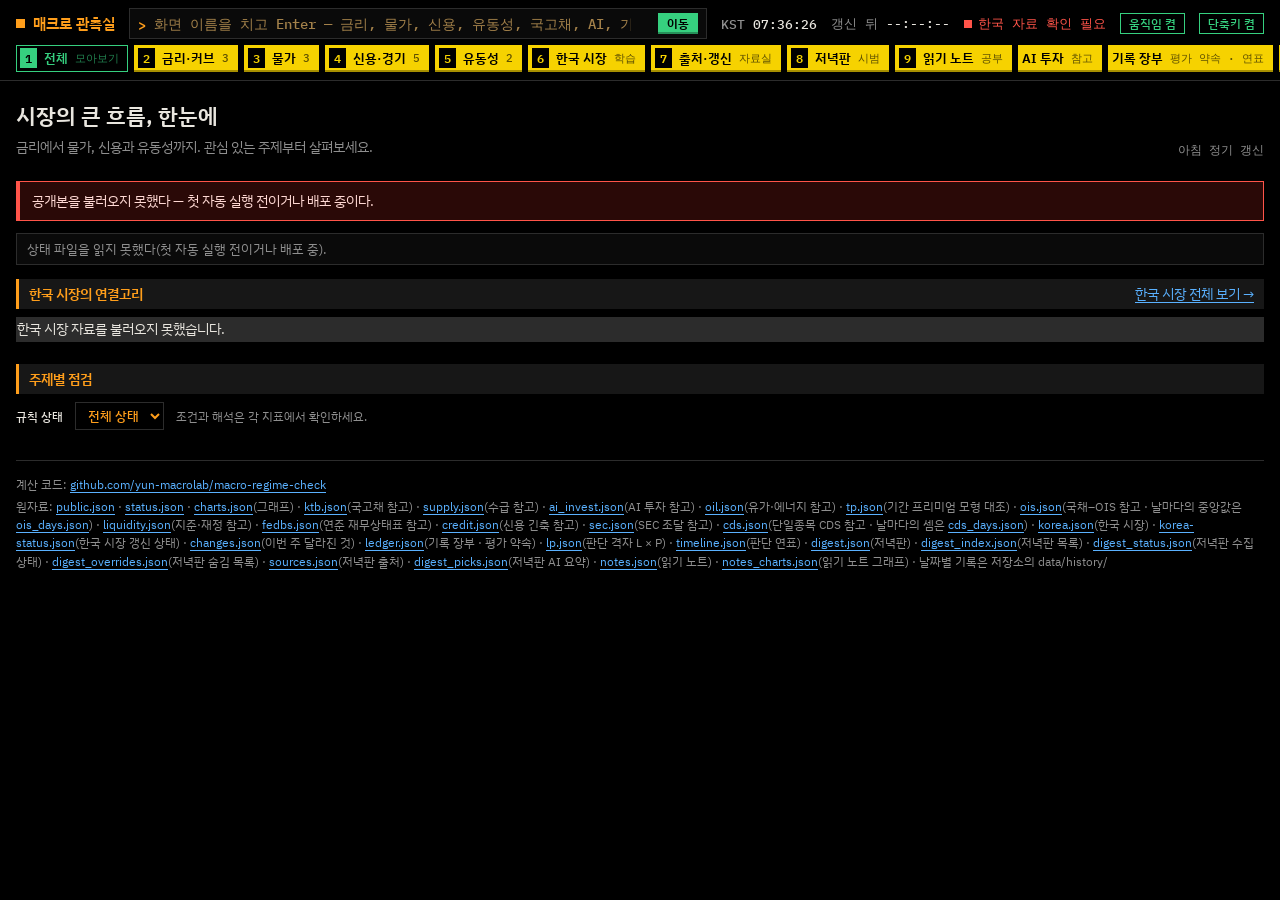
==== site/index.html @ 68304502 "판단 연표 — 운영자 주간 판정을 사이트 규칙 상태·그 뒤 금리 변화와 나란히(약속 1판) 공개 기록 저장소 records/의 첫 확정 커밋에서 듀레이션·커브 판정과 Total, " ====
<!doctype html>
<html lang="ko">
<head>
<meta charset="utf-8">
<meta name="viewport" content="width=device-width, initial-scale=1">
<title>매크로 관측실 · 국면 점검</title>
<meta name="description" content="FRED 공개 통계에 미리 정한 규칙을 적용해 미국 영업일 다음 날 아침(한국 시간) 자동으로 갱신하는 점검표">
<meta name="theme-color" content="#000000">
<meta name="color-scheme" content="dark">
<link rel="preconnect" href="https://fonts.googleapis.com">
<link rel="preconnect" href="https://fonts.gstatic.com" crossorigin>
<link rel="stylesheet" href="https://fonts.googleapis.com/css2?family=IBM+Plex+Mono:wght@400;500;600&family=IBM+Plex+Sans+KR:wght@400;500;600&display=swap">
<link rel="stylesheet" href="dashboard.css">
<link rel="stylesheet" href="evening.css">
<link rel="stylesheet" href="notes.css">
<script>
// 움직임 — 직접 고른 값이 있으면 그것, 없으면 기기 설정(움직임 줄이기)을 따른다. 그리기 전에 정해 깜박임을 막는다
(function () {
  var saved = null;
  try { saved = localStorage.getItem("motion"); } catch (e) { /* 저장소를 못 쓰면 기기 설정대로 */ }
  var reduce = window.matchMedia && window.matchMedia("(prefers-reduced-motion: reduce)").matches;
  document.documentElement.dataset.motion = saved === "on" || saved === "off" ? saved : reduce ? "off" : "on";
})();
</script>
</head>
<body class="boot">
<a class="skip-link" href="#main">본문으로 바로 가기</a>
<header class="term-head">
  <div class="cmdbar">
    <a class="brand" href="#all">매크로 관측실</a>
    <form id="cmd-form" class="cmd" autocomplete="off">
      <label for="cmd" aria-hidden="true">&gt;</label>
      <input id="cmd" name="cmd" list="cmd-list" spellcheck="false" aria-label="화면 이동 명령"
             placeholder="화면 이름을 치고 Enter — 금리, 물가, 신용, 유동성, 국고채, AI, 기록, 출처">
      <datalist id="cmd-list"><option value="저녁판"><option value="읽기 노트"><option value="전체"><option value="금리·커브"><option value="물가"><option value="신용·경기"><option value="유동성"><option value="한국 시장"><option value="한국 신용"><option value="수급·입찰"><option value="AI 투자"><option value="기록 장부"><option value="판단 연표"><option value="출처·갱신"></datalist>
      <button type="submit">이동</button>
      <span id="cmd-msg" class="cmd-msg" role="status"></span>
    </form>
    <div class="clocks"><span>KST <time id="clock-kst">--:--:--</time></span><span class="since">갱신 뒤 <span id="since">--:--:--</span></span><span id="link-lamp" class="link-lamp" data-state="wait">수신 대기</span><button id="motion-toggle" type="button" class="motion-toggle" aria-label="움직임" aria-pressed="false">움직임</button><button id="keys-toggle" type="button" class="motion-toggle" aria-label="숫자 키 단축" aria-pressed="true">단축키</button></div>
  </div>
  <nav id="category-nav" aria-label="화면 선택">
    <a href="#all" data-view="all" aria-current="page" aria-keyshortcuts="1"><kbd aria-hidden="true">1</kbd>전체<span>모아보기</span></a>
    <a href="#rates" data-view="rates" aria-keyshortcuts="2"><kbd aria-hidden="true">2</kbd>금리·커브<span>3</span></a>
    <a href="#inflation" data-view="inflation" aria-keyshortcuts="3"><kbd aria-hidden="true">3</kbd>물가<span>3</span></a>
    <a href="#credit" data-view="credit" aria-keyshortcuts="4"><kbd aria-hidden="true">4</kbd>신용·경기<span>5</span></a>
    <a href="#liquidity" data-view="liquidity" aria-keyshortcuts="5"><kbd aria-hidden="true">5</kbd>유동성<span>2</span></a>
    <a href="#korea" data-view="korea" aria-keyshortcuts="6"><kbd aria-hidden="true">6</kbd>한국 시장<span>학습</span></a>
    <a href="#sources" data-view="sources" aria-keyshortcuts="7"><kbd aria-hidden="true">7</kbd>출처·갱신<span>자료실</span></a>
    <a href="#evening" data-view="evening" aria-keyshortcuts="8"><kbd aria-hidden="true">8</kbd>저녁판<span>시범</span></a>
    <a href="#notes" data-view="notes" aria-keyshortcuts="9"><kbd aria-hidden="true">9</kbd>읽기 노트<span>공부</span></a>
    <a href="#ai" data-view="ai">AI 투자<span>참고</span></a>
    <a href="#ledger" data-view="ledger">기록 장부<span>평가 약속 · 연표</span></a>
    <a href="people.html">연준 인물<span>참고</span></a>
  </nav>
  <div id="tape" class="tape" hidden role="group" tabindex="0" aria-label="주요 수치 띠 — 초점을 두거나 마우스를 올리면 멈춘다"><div id="tape-track" class="tape-track"></div></div>
</header>
<main id="main">
  <header id="page-header" class="page-header"><div><h1 id="view-title">시장의 큰 흐름, 한눈에</h1><p id="view-description" class="sub">금리에서 물가, 신용과 유동성까지. 관심 있는 주제부터 살펴보세요.</p></div><span class="update-label">아침 정기 갱신</span></header>
  <noscript><p class="banner">이 페이지는 자바스크립트로 data/public.json을 읽어 그린다. <a href="data/public.json">JSON 직접 보기</a></p></noscript>
  <div id="banner" class="banner" hidden></div>
  <div id="status" class="status">불러오는 중…</div>
  <p id="notice" class="muted"></p>
  <!-- 이번 주 달라진 것(ledger.js ← data/changes.json) — 첫 화면에서만, 파일이 없거나 꼴이 어긋나면 숨긴 채 -->
  <section id="changes-wrap" hidden aria-labelledby="changes-title"></section>
  <div id="bridge" class="bridge" hidden>
    <section class="box" aria-labelledby="monitor-title">
      <div class="box-head"><h2 id="monitor-title">국면 모니터</h2><span id="monitor-meta"></span></div>
      <table id="monitor" class="monitor"></table>
    </section>
    <section class="box" aria-labelledby="feed-title">
      <div class="box-head"><h2 id="feed-title">수신 상태</h2><span>아침 정기 갱신</span></div>
      <div class="feed">
        <h1 id="bridge-title">시장의 큰 흐름, 한눈에</h1>
        <p class="sub">규칙 이름을 누르면 그 주제 화면으로 갑니다. 숫자 키 1~9로도 바꿉니다.</p>
        <ul id="tally" class="tally"></ul>
      </div>
    </section>
  </div>

  <section id="snapshot-wrap" hidden aria-labelledby="snapshot-title">
    <div class="section-heading"><h2 id="snapshot-title">주요 지표</h2><span>각 지표의 최근 관측값</span></div>
    <div id="snapshot" class="snapshot"></div>
    <p class="reading-note">자료일이 서로 다를 수 있습니다. 아래 수치는 실시간 시세가 아니며, 규칙 충족은 매수·매도 방향을 뜻하지 않습니다.</p>
  </section>
  <section id="overview-wrap" hidden>
    <div class="section-heading"><h2>금리의 구조</h2><span>차트에 마우스를 올리거나 초점을 두고 방향키로 탐색</span></div>
    <p id="charts-note" class="muted" hidden></p>
    <div id="overview"></div>
  </section>

  <section id="korea-teaser">
    <div class="section-heading"><h2>한국 시장의 연결고리</h2><a href="#korea">한국 시장 전체 보기 →</a></div>
    <p id="korea-teaser-status" class="market-warning" role="status" hidden></p>
    <div id="korea-teaser-values" class="snapshot market-summary"><p class="muted">한국 시장 자료를 불러오는 중…</p></div>
  </section>
  <section id="ai-teaser" hidden aria-labelledby="ai-teaser-title">
    <div class="section-heading"><h2 id="ai-teaser-title">AI 투자 참고</h2><a href="#ai">AI 투자 전체 보기 →</a></div>
    <p class="reading-note">공개 통계의 숫자와, 재배포가 제한된 지수(S&amp;P 500·Nasdaq)로 계산한 상관·회귀 계수만 싣습니다(지수 값·수익률은 싣지 않습니다). 이 사이트의 규칙 판정에 쓰지 않고, 상태를 판정하지 않습니다.</p>
    <ul id="ai-teaser-values" class="ai-teaser"></ul>
  </section>
  <section id="korea-market" hidden>
    <nav id="korea-tabs" class="market-tabs" aria-label="한국 시장 분류">
      <a href="#korea" data-group="rates">금리·커브</a>
      <a href="#korea-credit" data-group="credit">신용·단기자금</a>
      <a href="#korea-flows" data-group="flows">수급·입찰</a>
    </nav>
    <p id="korea-market-status" class="reading-note" role="status">한국 시장 자료를 불러오는 중…</p>
    <p class="reading-note">기간 비교는 달력 날짜가 아닌 유효 관측일 기준입니다. 금리는 bp 변화, 선물 수급은 계약수 누적입니다. 분포 백분위는 현재보다 낮은 값의 비중(동률 절반 포함)이며 매매 판단이 아닙니다.</p>
    <div id="korea-market-content"></div>
    <div id="korea-oil" class="panel korea-oil" hidden aria-label="Brent·두바이 × 원/달러 참고"></div>
    <div id="korea-market-notices" class="notices"></div>
  </section>
  <p id="korea-empty" class="empty-state" hidden>국고채 민평 참고 자료를 불러오지 못했습니다. 자료가 갱신된 뒤 다시 확인해 주세요.</p>
  <section id="ktb-wrap" hidden>
    <div class="section-heading"><h2>국고채 민평 참고</h2><span class="reference-label">채널 자료 · 규칙 판정 제외</span></div>
    <p id="ktb-head" class="muted"></p>
    <div class="panel">
      <table id="ktb-table" class="ktb" aria-label="국고채 만기별 금리"></table>
      <p id="ktb-spreads" class="ch-note muted"></p>
    </div>
    <div id="ktb-charts"></div>
    <div id="ktb-notices" class="notices"></div>
  </section>
  <section id="ai-wrap" hidden aria-labelledby="ai-title">
    <div class="section-heading"><h2 id="ai-title">갈래별 숫자와 그래프</h2><span class="reference-label">공개 통계 · 규칙 판정 제외</span></div>
    <p id="ai-head" class="muted"></p>
    <div id="ai-body"></div>
  </section>
  <p id="ai-empty" class="empty-state" hidden>AI 투자 참고 자료를 불러오지 못했습니다. 자료가 갱신된 뒤 다시 확인해 주세요.</p>
  <!-- 신용 긴축(credit.js ← data/credit.json · data/sec.json)과 단일종목 CDS(cds.js ← data/cds.json) 참고 카드 — 둘 다 없으면 절을 숨긴다 -->
  <section id="ai-credit" hidden aria-labelledby="ai-credit-title">
    <div class="section-heading"><h2 id="ai-credit-title">신용 긴축·조달·CDS</h2><span class="reference-label">측정 기록 · 규칙 판정 제외</span></div>
    <div id="credit-slot" class="credit-slot"></div>
    <div id="cds-slot" class="oil-slot"></div>
  </section>
  <!-- 기록 장부(ledger.js ← data/ledger.json) — '기록 장부' 화면(#ledger)에서만. 파일이 없거나 꼴이 어긋나면 아래 빈 줄 -->
  <section id="ledger-wrap" hidden aria-labelledby="ledger-title"></section>
  <p id="ledger-empty" class="empty-state" hidden>기록 장부를 불러오지 못했습니다. 자료가 갱신된 뒤 다시 확인해 주세요.</p>
  <!-- 판단 연표(timeline.js ← data/timeline.json) — '기록 장부' 화면(#ledger)에서만, 기록 장부 바로 뒤. 파일이 없거나 꼴이 어긋나면 아래 빈 줄 -->
  <section id="timeline-wrap" hidden aria-labelledby="timeline-title"></section>
  <p id="timeline-empty" class="empty-state" hidden>판단 연표를 불러오지 못했습니다. 자료가 갱신된 뒤 다시 확인해 주세요.</p>

  <!-- 판단 격자 L × P(lp.js ← data/lp.json) — 첫 화면에서만, '주제별 점검' 절 바로 앞(그 절 안의 규칙 상태 고르기와 규칙 목록 사이에
       두지 않고, 13개 규칙 뒤로 묻지도 않는다). 파일이 없거나 꼴이 어긋나면 숨긴 채 -->
  <section id="lp-ref" class="lp-ref" hidden aria-labelledby="lp-ref-title"></section>

  <section id="rules-wrap" aria-labelledby="summary">
    <div class="section-heading"><h2 id="summary">주제별 점검</h2><p id="rule-count" class="muted" aria-live="polite"></p></div>
    <div class="rule-toolbar"><label for="rule-filter">규칙 상태</label><select id="rule-filter"><option value="all">전체 상태</option><option value="met">충족</option><option value="not_met">미충족</option><option value="unknown">판정 불가</option></select><span>조건과 해석은 각 지표에서 확인하세요.</span></div>
    <section id="regime-ref" class="regime-ref" hidden aria-labelledby="regime-ref-title"></section>
    <p id="charts-note-rules" class="muted" hidden></p>
    <div id="rules"></div>
    <p id="empty-rules" class="empty-state" hidden>이 카테고리에 선택한 상태의 규칙이 없습니다. ‘전체 상태’를 선택해 보세요.</p>
  </section>

  <section id="evening-wrap" hidden aria-label="저녁판"></section>
  <section id="notes-wrap" hidden aria-label="읽기 노트"></section>
  <section id="sources-wrap" hidden>
  <h2>출처와 자료 상태</h2>
  <p class="sub">공식 통계, 참고 자료, 이 사이트의 계산값을 구분합니다.</p>
  <div class="source-guide">
    <article><h3>미국 공개 자료 (FRED 경유)</h3><p>FRED를 통해 연방준비제도·뉴욕 연은·BEA·BLS 등의 자료를 받습니다. FRED는 자료를 제공하는 창구이며, 원 발행기관은 지표마다 다릅니다. 민간 지수 3개(S&amp;P 500 · ICE BofA HY·IG OAS)는 재배포가 제한돼 값은 싣지 않고 판정과 자료 상태, 레짐 점검 참고의 S&amp;P 500 13주 방향(상승·하락·보합)과 IG OAS 전환 경계(ON/OFF)만 보여 줍니다. Moody's Baa−10년(BAA10Y)은 FRED가 'Copyrighted: Citation Required'로 표시하지만 Moody's 고지가 재배포를 막는 회색 지대입니다. 2026-10-30 운영자 결정(위험을 알고 받아들임)으로 수준·12개월 저점 대비·1990년 이후 분위를 FRED 권장 인용·Moody's 고지와 함께 신용 스프레드 카드에 싣습니다(시세 띠에는 싣지 않습니다). 기간 프리미엄 카드의 수급 참고(판정 제외)는 FRED의 WMTSECL1과, 뉴욕 연은에서 직접 받는 프라이머리 딜러 통계를 씁니다. AI 투자 참고(판정 제외)는 BEA·Census·BLS·연준·재무부(HQM 회사채 곡선)의 공개 통계(FRED 경유 — 사모대출 줄의 연준 Z.1 시리즈는 FRED에 이용 조건 표시가 없어 연준의 공공 자료 원칙에 기대어 출처와 함께 싣습니다)와, 재배포가 제한된 Nasdaq·S&amp;P 지수로 계산한 상관·회귀 계수만 씁니다(지수 값·수익률은 싣지 않습니다). 물가 묶음의 유가·에너지 참고(판정 제외)는 EIA·BLS·BEA·연준의 공개 통계, 세인트루이스 연은의 5년 BEI·5년 뒤 5년(출처 표기 조건)과 IMF의 두바이 유가(저작권 표시 — 출처와 함께, 원화 환산은 이 사이트의 계산)를 씁니다. 유동성 묶음의 지준·재정 참고는 연준·재무부·BEA의 공개 통계, 연준 재무상태표 참고(H.4.1 주간)는 연준 이사회 H.4.1·IORB와 BEA GDP(공공 자료)에 뉴욕 연은 SOFR·상시 레포·익일물 역레포(FRED 'Copyrighted: Citation Required' — FRED 권장 인용과 뉴욕 연은 이용약관의 고지를 카드에 함께, SOFR − IORB 차는 이 사이트의 계산 — 그 카드의 지준 관리 매입(RMP) 칸의 계획 금액·운영 결과는 FRED 밖, 아래 — 그 칸의 RMP 시작 뒤 지준 나눔과 규칙 하한의 달러 크기는 같은 H.4.1 열·GDP로 이 사이트가 계산), 신용 긴축 참고는 연준 SLOOS·시카고 연은 NFCI 신용 하위 지수(출처 표기 조건)·BEA·연준 Z.1(회사채 순발행과 그것을 사들인 부문 포함), 신용 스트레스 칸의 연준 이사회 EBP(공공 영역)·뉴욕 연은 CMDI(뉴욕 연은 이용약관 — 둘 다 FRED 밖에서 직접 받습니다)와, 나스닥100·AI 지수의 252영업일 고점 대비 정수 낙폭 %·구간·날짜를 씁니다(지수 값·고점·수익률 없이, 저작권 표시·FRED 권장 인용과 함께 — 2026-10-30 운영자 결정, 회색 지대). Baa−10년 값과 정수 낙폭 %는 그래프·날짜별 기록(data/history/)에는 넣지 않지만, 봇이 날마다 커밋하는 public.json·credit.json의 git 기록에는 지난 날의 값이 남습니다(운영자가 같은 결정에서 받아들임).</p></article>
    <article><h3>FRED 밖의 공개 자료</h3><p>기간 프리미엄 모형 대조의 ACM 추정치(Adrian·Crump·Moench)는 뉴욕 연은 웹 사이트에서 직접 받고, 변화·z·몫은 이 사이트가 계산합니다. 신용 긴축 카드의 기업별 조달·조달 흐름·재무상태 잔액 줄은 SEC EDGAR XBRL API(data.sec.gov)의 공시 숫자로 이 사이트가 분기·달력 분기 합·잔액 합계를 계산합니다. 단일종목 CDS는 DTCC Data Repository (U.S.) LLC가 SEC 규칙(Reg SBSR)으로 공개하는 증권기반 스와프 거래 보고의 하루 파일에서 이름별 새 거래 수와 5년 호가 중앙값만 셉니다 — DTCC 쪽 보고만이고, 체결 스프레드라 호가 중간값이 아니며, 다음 날 이후 취소된 거래는 빼지 못합니다. 금리·커브 화면의 국채–OIS 카드(2026-11-15)는 같은 회사가 CFTC 규칙(17 CFR Part 43)으로 공개하는 금리 스와프 거래 보고의 하루 파일에서 SOFR OIS 새 거래의 만기별 고정금리 중앙값만 남기고, FRED의 재무부 par 금리(DGS2·DGS5·DGS10·DGS30, 연준 이사회 H.15 — 공공 자료)에서 뺍니다 — 2026-11-15 운영자가 DTCC 이용 약관을 확인한 뒤 싣고, DTCC 쪽 보고만이며, 체결된 거래라 호가 중간값이 아니고, 다음 날 이후 취소된 거래는 빼지 못합니다. 연준 재무상태표 카드의 지준 관리 매입(RMP) 칸은 뉴욕 연은에서 직접 받습니다(newyorkfed.org 이용약관 — 기본 출처·관계없음 고지와 권장 인용을 카드에 함께). 계획 금액은 뉴욕 연은 'Treasury Securities Operational Details' 페이지(www.newyorkfed.org)의 월 일정 창 계획 문장에서 정해 둔 꼴만 옮긴 재투자·RMP 금액이고, 계획이지 실제 매입이 아닙니다. 누적·묶음·연속 창 수는 그 금액으로 이 사이트가 셈한 값이고, 운영 결과 대조는 뉴욕 연은 Markets API(markets.newyorkfed.org)의 국채 운영 결과를 받아 월 일정 창의 매입 합에서 그 달 MBS 상환(연준 H.4.1 WSHOMCB, FRED 경유)을 뺀 이 사이트의 셈이며 공식 수치가 아닙니다(카드에는 계획과의 차 한 줄만). 같은 카드의 '연준 대차대조표 정책 — 1차 출처' 칸은 연준·뉴욕 연은 원문의 짧은 인용과 출처 주소(글자)입니다. 기관의 로고·인장은 쓰지 않습니다.</p></article>
    <article><h3>싣지 않는 것</h3><p>ICE BofA 회사채 OAS(등급별·장기·HY·IG)의 값과 그 값으로 되살릴 수 있는 등급 간 차이·변화, S&amp;P 500의 값·수익률·13주 변화 %, Nasdaq 지수의 값·수익률·고점·낙폭 시계열은 재배포 조건 때문에 싣지 않습니다. ICE 지수로 정한 ON/OFF·충족 여부와 S&amp;P 500 13주 변화의 방향은 싣습니다. 운영자의 비공개 ICE 등급별 스프레드 사다리 자리는 공개 자료(연준 이사회 EBP·뉴욕 연은 CMDI)로 대신합니다. 거래 식별자·RED 코드 같은 원 행의 식별 정보도 싣지 않습니다.</p></article>
    <article><h3>한국 금리 참고 자료</h3><p>KB증권 리서치본부 채권크레딧팀이 공개 텔레그램 채널에 올리는 일일동향 글에서 옮긴 금리입니다(기준: 민평3사 — 민간 채권평가사 세 곳 평균). 공개 통계가 아니며 규칙 판정에는 쓰지 않습니다. 게시일과 금리 기준일을 구분해 읽습니다.</p></article>
    <article><h3>시나리오 이름표와 해석 구절</h3><p>규칙 카드의 시나리오 이름표(A~D)·해석 구절과 ‘레짐 점검 참고’(국면 후보·전환 경계·손으로 보는 항목), 수급 참고의 ⚠ 줄 끝 구절은 운영자가 개인 월간 점검에 적어 둔 메모를 옮긴 참고입니다. 첫 화면 ‘판단 격자 L × P’의 칸 이름 16개와 미리 적어 둔 기대도 운영자의 비공개 측정 도구에 적힌 메모이고, 상태와 칸은 이 사이트가 FRED 공개 통계로 다시 계산합니다. 참고 카드의 ‘측정 기록’ 줄(신용 긴축 단계와 그 가설·경로 숫자, 기간 프리미엄 주간 점수와 모형 대조, 유가 방향 상태별 평균, 지준·재정의 상관, AI 고유 몫)도 운영자가 과거 자료로 잰 값을 옮긴 것입니다. ‘기록 장부’ 화면 ‘판단 연표’의 듀레이션·커브 판정(O/W·U/W·Neutral·Flattening·Steepening 등)과 Total·고친 칸·국면 FLAG는 운영자가 공개 기록 저장소(yun-macrolab/macro-notes-automation)에 올린 주간 기록에서 옮긴 운영자의 기록이고, 투자 판단·권유가 아닙니다. 예측이 아니고, 이름표·구절·단계·점수의 예측력은 검증하지 않았습니다. 규칙의 충족 여부는 규칙 문장만으로 정해집니다.</p></article>
    <article><h3>이 사이트의 계산값</h3><p>증가율·3개월 변화·상관·비율·국고채 금리차와 규칙 판정, 기록 장부의 규칙 전환 뒤와 판단 연표의 주간 판정 뒤 금리 변화·평균을 뺀 값은 원자료를 바탕으로 계산합니다. 원 발행기관의 시장 전망을 뜻하지 않습니다.</p></article>
  </div>
  <article class="panel"><h3>한국 시장 공식 공개 자료</h3><p>한국은행 스냅샷(금융투자협회·ECOS·미국 재무부), 한국거래소 국채선물 거래통계, 공식 국채시장 입찰 일정·발행공고, 재정경제부 월별 국고채 발행계획 보도자료와 경쟁입찰·매입·교환 입찰 결과 공고, 한국은행 공개시장운영 공지의 통화안정증권 경쟁입찰 결과와 월간 발행 계획을 사용합니다. 최종호가 금리와 민평3사 금리는 평가 기준이 다르므로 이어 붙이지 않습니다.</p><ul id="korea-source-status" class="health"></ul></article>
  <details open>
    <summary id="health-summary">시리즈별 마지막 관측일</summary>
    <ul id="health" class="health"></ul>
    <ul id="warnings" class="muted"></ul>
  </details>
  </section>

  <footer>
    <div id="attribution"></div>
    <p>계산 코드: <a href="https://github.com/yun-macrolab/macro-regime-check">github.com/yun-macrolab/macro-regime-check</a></p>
    <p>원자료: <a href="data/public.json">public.json</a> · <a href="data/status.json">status.json</a> · <a href="data/charts.json">charts.json</a>(그래프) · <a href="data/ktb.json">ktb.json</a>(국고채 참고) · <a href="data/supply.json">supply.json</a>(수급 참고) · <a href="data/ai_invest.json">ai_invest.json</a>(AI 투자 참고) · <a href="data/oil.json">oil.json</a>(유가·에너지 참고) · <a href="data/tp.json">tp.json</a>(기간 프리미엄 모형 대조) · <a href="data/ois.json">ois.json</a>(국채–OIS 참고 · 날마다의 중앙값은 <a href="data/ois_days.json">ois_days.json</a>) · <a href="data/liquidity.json">liquidity.json</a>(지준·재정 참고) · <a href="data/fedbs.json">fedbs.json</a>(연준 재무상태표 참고) · <a href="data/credit.json">credit.json</a>(신용 긴축 참고) · <a href="data/sec.json">sec.json</a>(SEC 조달 참고) · <a href="data/cds.json">cds.json</a>(단일종목 CDS 참고 · 날마다의 셈은 <a href="data/cds_days.json">cds_days.json</a>) · <a href="data/korea.json">korea.json</a>(한국 시장) · <a href="data/korea-status.json">korea-status.json</a>(한국 시장 갱신 상태) · <a href="data/changes.json">changes.json</a>(이번 주 달라진 것) · <a href="data/ledger.json">ledger.json</a>(기록 장부 · 평가 약속) · <a href="data/lp.json">lp.json</a>(판단 격자 L × P) · <a href="data/timeline.json">timeline.json</a>(판단 연표) · <a href="data/digest.json">digest.json</a>(저녁판) · <a href="data/digest_index.json">digest_index.json</a>(저녁판 목록) · <a href="data/digest_status.json">digest_status.json</a>(저녁판 수집 상태) · <a href="data/digest_overrides.json">digest_overrides.json</a>(저녁판 숨김 목록) · <a href="data/sources.json">sources.json</a>(저녁판 출처) · <a href="data/digest_picks.json">digest_picks.json</a>(저녁판 AI 요약) · <a href="data/notes.json">notes.json</a>(읽기 노트) · <a href="data/notes_charts.json">notes_charts.json</a>(읽기 노트 그래프) · 날짜별 기록은 저장소의 data/history/</p>
  </footer>
</main>
<script src="charts.js"></script>
<script src="korea.js"></script>
<script src="evening.js"></script>
<script src="notes.js"></script>
<script src="ai_invest.js"></script>
<script src="oil.js"></script>
<script src="tp.js"></script>
<script src="ois.js"></script>
<script src="liquidity.js"></script>
<script src="fedbs.js"></script>
<script src="credit.js"></script>
<script src="cds.js"></script>
<script src="ledger.js"></script>
<script src="lp.js"></script>
<script src="timeline.js"></script>
<script>
"use strict";
// 예약 실행: UTC 월~금 22:17(.github/workflows/daily.yml). 실제로는 2~5시간 뒤에 끝난다(2026-09-29~11-07 서른 번, 한 번은 5시간 14분) —
// 3시간만 봐줬더니 거의 매일 한 시간쯤 거짓 배너가 떴고, 5시간까지 봐줬더니 5시간 14분 늦은 날(2026-11-03) 15분쯤 떴다.
// 6시간 30분까지 봐준다(README의 '6시간 30분까지'와 같은 수 — 테스트가 견준다)
const RUN_UTC = { hour: 22, minute: 17 }, GRACE_MS = 6.5 * 36e5;
const STATUS_TEXT = { met: "충족", not_met: "미충족", unknown: "판정 불가" };

function el(tag, attrs, ...children) {
  const node = document.createElement(tag);
  for (const [k, v] of Object.entries(attrs || {})) node.setAttribute(k, v);
  for (const c of children) if (c !== null && c !== undefined) node.append(c);   // 문자열은 텍스트로만 들어간다
  return node;
}
const SVG_NS = "http://www.w3.org/2000/svg";
const calm = () => document.documentElement.dataset.motion === "off";
{
  const btn = document.getElementById("motion-toggle");
  const paint = () => { btn.setAttribute("aria-pressed", String(!calm())); btn.textContent = calm() ? "움직임 끔" : "움직임 켬"; };
  btn.addEventListener("click", () => {
    document.documentElement.dataset.motion = calm() ? "on" : "off";
    try { localStorage.setItem("motion", document.documentElement.dataset.motion); } catch (e) { /* 저장 못 해도 이번 화면에는 적용 */ }
    paint();
    tick();                                           // 시계의 초 표시를 바로 맞춘다
  });
  paint();
}
function svgEl(tag, attrs, text) {
  const node = document.createElementNS(SVG_NS, tag);
  for (const [k, v] of Object.entries(attrs || {})) node.setAttribute(k, String(v));
  if (text !== undefined) node.textContent = text;
  return node;
}
// 머리의 시계 — 한국 시각과 마지막 성공 갱신 뒤 지난 시간(1초마다)
let lastSuccess = null, lastStatus = null, publicOk = true;
// 수신 표시 — 처음 한 번이 아니라 시계가 돌 때마다 다시 판정한다(탭을 열어 둔 채 다음 갱신 시각이 지나면 '갱신 지연'으로)
function paintLamp(now) {
  const lamp = document.getElementById("link-lamp");
  if (!lastStatus || lamp.dataset.hold) return;                    // 상태를 못 받았거나 다른 절이 표시를 잡고 있다
  const late = !lastSuccess || lastSuccess < lastScheduledRun(now);
  const base = lastStatus.ok && publicOk && !late, korea = base && window.koreaWarning === true;   // 규칙 쪽 문제가 먼저
  lamp.dataset.state = base && !korea ? "ok" : "bad";
  lamp.textContent = !lastStatus.ok ? "갱신 실패" : !publicOk ? "자료 없음" : late ? "갱신 지연" : korea ? "한국 자료 확인 필요" : "정상 수신";
}
function tick() {
  const now = new Date(), pad = v => String(v).padStart(2, "0");
  const k = new Date(now.getTime() + 9 * 36e5);                    // 한국 시각 = UTC+9 (서머타임 없음)
  const hms = (h, m, sec) => `${pad(h)}:${pad(m)}` + (calm() ? "" : `:${pad(sec)}`);   // 움직임을 끄면 분 단위로만 바뀐다
  document.getElementById("clock-kst").textContent = hms(k.getUTCHours(), k.getUTCMinutes(), k.getUTCSeconds());
  paintLamp(now);
  if (!lastSuccess) return;
  const sec = Math.max(0, Math.floor((now - lastSuccess) / 1000));
  document.getElementById("since").textContent = hms(Math.floor(sec / 3600), Math.floor(sec / 60) % 60, sec % 60);
}
setInterval(tick, 1000);
// 큰 숫자 — 켤 때 한 번 0에서 값까지 올라간다(화면이 안 보이거나 움직임을 줄였으면 바로)
function roll(node, value, unit) {
  const show = v => { node.textContent = v + (unit || ""); };
  show(value);
  if (calm() || document.visibilityState !== "visible") return;
  const digits = (String(value).split(".")[1] || "").length, t0 = performance.now();
  (function step(t) {
    const k = Math.min(1, (t - t0) / 700);
    show(k < 1 ? (value * (1 - Math.pow(1 - k, 3))).toFixed(digits) : value);
    if (k < 1) requestAnimationFrame(step);
  })(t0);
}

function kst(iso) {
  if (!iso) return "없음";
  return new Date(iso).toLocaleString("ko-KR", { timeZone: "Asia/Seoul", month: "2-digit", day: "2-digit",
    hour: "2-digit", minute: "2-digit" }) + " (KST)";
}
function safeUrl(u) {
  if (typeof u !== "string") return null;
  return /^https:\/\/(fred\.stlouisfed\.org|github\.com)\//.test(u) ? u : null;
}
function link(text, url) {
  const u = safeUrl(url);
  return u ? el("a", { href: u, rel: "noopener" }, text) : document.createTextNode(text);
}
async function getJson(path) {
  const controller = new AbortController(), timer = setTimeout(() => controller.abort(), 15000);
  try {
    const r = await fetch(path, { cache: "no-store", signal: controller.signal });
    if (!r.ok) throw new Error(path + " " + r.status);
    return await r.json();
  } finally { clearTimeout(timer); }
}
function showBanner(text) {
  const b = document.getElementById("banner");
  b.textContent = text;
  b.hidden = false;
}

// 지금(여유 시간 뺀 시각) 이전의 마지막 예약 실행 시각 — 이것보다 오래된 성공이면 예약 실행이 빠진 것이다
function lastScheduledRun(now) {
  const t = new Date(now.getTime() - GRACE_MS);
  const d = new Date(Date.UTC(t.getUTCFullYear(), t.getUTCMonth(), t.getUTCDate(), RUN_UTC.hour, RUN_UTC.minute));
  while (d > t || d.getUTCDay() === 0 || d.getUTCDay() === 6) d.setUTCDate(d.getUTCDate() - 1);
  return d;
}

function renderStatus(st) {
  const box = document.getElementById("status");
  box.replaceChildren(
    el("div", {}, "기준일 ", el("strong", {}, st.data_date || "없음"), " · 마지막 성공 ", kst(st.last_success)),
    el("div", { class: "muted" }, "최근 실행 ", kst(st.checked_at), " · ", st.message || "",
      st.run_url ? " · " : null, st.run_url ? link("실행 로그", st.run_url) : null));
  const late = !st.last_success || !(new Date(st.last_success) >= lastScheduledRun(new Date()));
  if (!st.ok) showBanner("최근 실행이 실패했다 — 아래는 직전에 성공한 결과다.");
  else if (late)
    showBanner("예정된 자동 갱신이 반영되지 않았다 — 실행이 멈췄거나 실패했을 수 있다. 아래는 마지막으로 성공한 결과다.");
  const when = new Date(st.last_success);                          // 날짜가 깨졌으면 성공 기록이 없는 것으로 본다
  lastSuccess = st.last_success && Number.isFinite(when.getTime()) ? when : null;
  lastStatus = st;
  tick();
}

// 그래프 하나 — 실패해도 페이지는 계속(그 그래프만 없음). format(값 → 글자)을 주면 끝 값·풍선·읽기 글·표로 보기가 그 꼴
function chartFigure(spec, height, caption, notices, format) {
  if (!spec || !window.MacroCharts) return null;
  try {
    return window.MacroCharts.lineChart(spec, { height, caption, notices, format });
  } catch (e) {
    return null;
  }
}

const GROUPS = [
  { id: "rates", title: "금리·커브", description: "금리의 수준과 기울기, 주식과의 관계를 함께 봅니다.", keys: ["curve_inversion", "term_premium", "stock_bond_corr"] },
  { id: "inflation", title: "물가", description: "실제 물가의 추세와 최근 속도, 시장에 반영된 기대를 비교합니다.", keys: ["core_inflation", "core_momentum", "real_rate_bei"] },
  { id: "credit", title: "신용·경기", description: "대출과 신용 여건, 금융업 고용과 실업률의 변화를 관찰합니다.", keys: ["ci_vs_ngdp", "ndfi_credit", "credit_spread", "employment", "unemployment_rise"] },
  { id: "liquidity", title: "유동성", description: "단기 자금조달 비용과 은행 시스템의 자금을 점검합니다.", keys: ["sofr", "reserves_multiplier"] }
];
const LEARN = {
  curve_inversion: "장기 금리와 단기 금리의 차이입니다. 수준과 기울기 변화를 함께 살펴보세요.",
  term_premium: "장기 채권을 보유하는 불확실성의 보상을 모형으로 추정한 값입니다.",
  stock_bond_corr: "주가 수익률과 금리 변화가 함께 움직이는 정도입니다. 채권 가격과의 상관은 아닙니다.",
  core_inflation: "식품·에너지를 제외한 물가의 추세입니다. PCE와 CPI의 구성과 가중치는 다릅니다.",
  real_rate_bei: "명목금리를 실질금리와 손익분기 인플레이션율(BEI)로 나눠 봅니다. BEI에는 위험·유동성 프리미엄도 섞입니다.",
  ci_vs_ngdp: "기업대출 증가와 명목 경제규모의 성장을 비교합니다. 서로 다른 발표 주기와 자료일에 유의하세요.",
  ndfi_credit: "은행에서 비은행 금융기관으로 이어지는 대출 흐름입니다. 재분류로 보이는 급증분은 계산에서 제외합니다.",
  credit_spread: "국채 대비 신용위험 보상의 크기를 점검합니다. Baa−10년(Moody's)은 값을 싣고, HY OAS(ICE)는 재배포가 제한돼 충족 여부만 싣습니다.",
  employment: "미국 증권·투자업의 고용 추세입니다. 경제 전체의 고용 지표와 구분해 읽습니다.",
  // 아래 둘(2026-10-14) — 같은 물가 묶음의 core_inflation(3% 이하 충족)과 '충족'의 방향이 반대라, 충족은 조건이 성립했다는 사실만 뜻한다고 적는다
  core_momentum: "근원 PCE의 최근 6개월 상승 속도를 1년 속도로 환산한 값(6개월 연율)을 전년비와 견줍니다. ‘충족’은 이 조건이 성립한다는 뜻일 뿐 앞으로의 물가를 예측하지 않습니다. 기준 0.5%p는 운영자가 2026-10-14에 과거 자료를 보고 정한 값이고, 이 기준의 예측력은 검증하지 않았습니다.",
  unemployment_rise: "BLS 가계 조사(CPS)의 실업률로, 3개월 평균이 직전 12개월 중 가장 낮았던 3개월 평균보다 얼마나 올랐는지 봅니다. 기준 0.5%p는 Sahm(2019)에서 왔습니다. ‘충족’은 이 조건이 성립한다는 뜻일 뿐 앞으로의 경기를 예측하지 않습니다. 값은 FRED의 현재 개정치로 다시 계산한 것이라 발표 당시 값과 다를 수 있습니다(예: 2024년 8월 초에 발표된 7월 실업률로 그때 계산한 값은 0.53).",
  sofr: "미국 국채 담보 익일물 조달금리입니다. 월말·분기말의 일시적 움직임도 확인하세요.",
  reserves_multiplier: "지준의 경제규모 대비 비중과 통화승수를 함께 봅니다. 비율 하나만으로 자금 여건을 단정하지 않습니다."
};
// 카드 아래 접는 설명 — 규칙 카드 하나에 하나. 수치는 공개 통계로 계산한 값이거나 공개 논문에서 옮긴 값이고 날짜를 함께 적는다.
const GUIDE = {
  term_premium: {
    title: "읽는 법 — 흐름도 · 수급 참고 · Kim-Wright와 ACM",
    items: [
      ["무엇인가", "미국 10년 금리는 기대 경로(앞으로 단기금리가 어디로 갈지에 대한 기대)와 기간 프리미엄(장기채를 들고 있는 웃돈)으로 나눌 수 있습니다. 기간 프리미엄은 시장에서 바로 보이지 않아 모형으로 추정합니다."],
      ["두 가지 웃돈", "댈러스 연준 논문(WP 2613, 2026)은 기간 프리미엄을 다시 둘로 나눕니다. 금리가 움직일 위험을 지는 대가(TRP, 금리 위험 보상)와, 금리 위험 없이 돈을 오래 묶어 두는 대가(TFP, 기간 자금 보상)입니다. TFP는 모형 없이 시장 가격으로 보입니다. 금리 위험이 없는 2년 변동금리 국채(FRN)도 단기국채보다 가산금리를 받고, 10년·30년 국채를 SOFR 변동금리로 바꾸는 자산스왑 스프레드는 최근 7년 내내 뚜렷한 양(+)이었습니다. 논문을 쓸 무렵(2026년 4월)에는 10년 국채를 자산스왑하면 SOFR + 약 45bp였고, 모형의 10년 기간 프리미엄은 ACM 약 70bp, Kim-Wright 약 65bp였습니다. 다만 45bp가 곧 TFP는 아닙니다. 논문은 만기별 자산스왑 스프레드를 듀레이션에 회귀한 기울기에 듀레이션을 곱한 값만 TFP로 보고, 모든 만기를 함께 올리는 몫(레포와 SOFR의 금리 차 같은 것)은 뺍니다. 이렇게 잰 10년 TFP는 2026년 2월 27일 약 34bp, 같은 날 Kim-Wright 기간 프리미엄은 약 46bp였습니다. TRP는 같은 날의 모형 기간 프리미엄에서 TFP를 뺀 값이라 모형마다 다릅니다."],
      ["왜 Kim-Wright인가", "이 점검은 미 연준 이사회의 Kim-Wright 추정치를 씁니다(FRED, 매일 · 약 1주 늦게 공개). 뉴욕 연준의 ACM 추정치는 월말 값만 있어(보통 다음 달 초에 나옵니다) 마지막 값이 길게는 한 달 남짓 묵으므로 대조용으로만 봅니다. 같은 기간끼리 견주면 두 추정치의 월간 변화는 상관 0.79, 같은 방향 79%였습니다(2010년 이후 201개월)."],
      ["알아 둘 점", "Kim-Wright에서는 기간 프리미엄 변화가 10년 금리 변화의 약 절반으로 거의 일정합니다(2010~2026년 해마다 0.44~0.54배, 2020년만 0.32배). 10년 금리가 크게 움직인 달에는 이 값도 함께 움직이므로, 이 값이 올랐다는 것만으로 금리 상승의 원인을 기간 프리미엄으로 단정하지 않습니다. ACM에서는 같은 비율이 해마다 0.50~1.24배로 더 크게 출렁입니다."],
      ["두 모형이 갈릴 때", "같은 금리 움직임을 두 모형이 다르게 나누기도 합니다. 2026년 9월 10년 금리가 46bp 오르는 동안 Kim-Wright는 기간 프리미엄 +20bp로, ACM은 +13bp(나머지 +33bp는 기대 경로)로 봤습니다. 이런 달에는 기간 프리미엄 해석을 덜 믿고 정책 기대의 변화와 함께 봅니다."],
      ["수준은 견주지 않는다", "모형마다 수준이 다릅니다(2026-09-30 ACM 0.89%, Kim-Wright 1.08%). 변화끼리만 견줍니다. 수치는 2026-10-13 계산 기준이며 판정 조건에는 쓰지 않습니다."]
    ],
    figure: () => tpFlowFigure(), figureAfter: 2,          // 흐름도는 '두 가지 웃돈' 바로 뒤에
    panel: () => supplyPanel(supplyData)                    // 수급 참고(판정에 쓰지 않는 숫자)는 흐름도 바로 뒤에
  },
  // 2026-10-28 — 'AI 투자' 화면 상관 갈래 끝의 긴 그림(scripts/ai_invest_fetch.py의 sb_long)으로 잇는다. 숫자는 그 화면에만 있다(그 아래에 신용 긴축·CDS 절이 이어진다)
  stock_bond_corr: {
    title: "읽는 법 — 물가·고용과 이 상관",
    items: [
      ["부호", "여기 상관은 주가 수익률 × 금리 변화입니다. 양(+)이면 주가와 금리가 같은 방향이라 주가와 국채 가격은 반대로 움직이고(채권이 주식을 헤지), 음(−)이면 주가와 국채 가격이 같은 방향입니다."],
      ["흔한 설명", "물가가 걱정일 때는 주가와 국채 가격이 같이 움직이고(음), 고용·성장이 걱정일 때는 반대로 움직인다(양)고들 합니다. 1972년 이후 자료로 보면 1972~1997년은 대체로 음, 근원 PCE 전년비가 3%를 넘은 달이 없던 1998~2020년은 대체로 양이었습니다. 다만 1972~1997년 안에서는 그 조건이 아닌 달도 비슷하게 음이라 조건의 차이와 시대의 차이가 겹쳐 있고, 실업률 상승 폭 조건만 맞은 달(근원 PCE 조건은 아닌 달)은 대부분 1998~2020년 안의 경기 침체 세 번이고, 1998년 앞의 실업률 상승 구간(1974·1980·1982·1990)은 거의 모두 근원 PCE 조건과 겹쳐(둘 다) 고용 쪽만 따로 떼어 보기 어렵습니다. 두 조건의 변화가 상관 부호의 변화보다 일정하게 앞서지도 않았습니다."],
      ["긴 그림", "AI 투자 화면의 '주식과 미 10년 금리의 상관' 갈래 끝에 1972년 이후 252영업일 상관, 두 규칙 조건(근원 PCE 전년비 3% 초과 — 규칙 '근원 물가' 미충족 쪽, 실업률 상승 폭 0.5%p 이상 — 규칙 '실업률 상승 폭' 충족)의 띠, 조합별 평균 표가 있습니다. 판정 조건에는 쓰지 않습니다."]
    ],
    panel: () => el("p", {}, el("a", { href: "#ai" }, "AI 투자 화면의 긴 그림 보기")), figureAfter: 3
  }
};
// 읽는 법의 흐름도 — 요인 → TRP·TFP → 기간 프리미엄(+ 기대 경로) → 미 10년 금리. 개념도이고 판정에는 쓰지 않는다.
// 왼쪽은 금리의 층(속 빈 화살표, 담기는 상자), 오른쪽은 층을 움직이는 요인 표. 잇는 흰 점선은 직각으로만 꺾는다.
// 좌표는 viewBox 440 기준, 글자는 13 이상 — 390px 화면(그림 폭 약 360px)에서도 10px 남짓으로 읽힌다. 움직이지 않는다.
const TP_FLOW_TABLES = [   // [제목, 부제, 위 y, [[이름, 값, 값 종류]]] — 값 종류: s 구조(금색) · c 순환(흰색) · n 설명(회색)
  ["기대 경로로 가는 것", "(단기금리 평균 기대)", 138, [["유가 수준", "기대 인플레(BEI)", "n"], ["정책금리 경로", "연준", "n"]]],
  ["TRP로 가는 요인", "(금리 위험 보상)", 260, [["국채 듀레이션 공급", "구조", "s"], ["성장·고용(실업률 갭)", "순환", "c"],
    ["유가·전쟁 불확실성", "순환", "c"], ["연준 경로 불확실성", "순환", "c"]]],
  ["양쪽 모두", "(TRP와 TFP)", 430, [["금리 변동성", "순환", "c"], ["장기 회사채 발행(AI)", "구조", "s"]]],
  ["TFP로 가는 요인", "(기간 자금 보상)", 552, [["딜러 재고·대차대조표", "구조", "s"], ["해외 공적 수요 후퇴", "구조", "s"]]]
];
const TP_FLOW_LINKS = [    // 상자 오른쪽 테두리 → 표 왼쪽 테두리(머리 칸 가운데). 점은 테두리가 칠해지는 화소 — 그릴 때 0.5를 더한다
  [[147, 161], [224, 161]],                                         // 기대 경로 ← 기대 경로로 가는 것
  [[139, 283], [224, 283]],                                         // TRP ← TRP로 가는 요인
  [[139, 314], [198, 314], [198, 453], [224, 453]], [[139, 370], [198, 370]],   // TRP·TFP ← 양쪽 모두(한 줄이 둘로 갈린다)
  [[139, 408], [172, 408], [172, 575], [224, 575]]                  // TFP ← TFP로 가는 요인(꺾는 곳은 두 열 사이 통로 안)
];   // TFP → 'TFP를 보는 값'은 영향이 아니라 관측이라 점선에 넣지 않고 금색 실선 + '관측'으로 따로 그린다
function tpFlowFigure() {
  const W = 440, H = 724, svg = svgEl("svg", { viewBox: `0 0 ${W} ${H}`, class: "tpf", role: "img",
    "aria-label": "기간 프리미엄 흐름도. 미 10년 금리는 기대 경로와 기간 프리미엄의 합이고, 기간 프리미엄은 TRP(금리 위험 보상)와 " +
      "TFP(기간 자금 보상)의 합이다. 각 층을 움직이는 요인을 표로 잇는다." });
  const put = (tag, attrs, text) => svg.appendChild(svgEl(tag, attrs, text));
  const box = (x, y, w, h, cls) => put("rect", { x: x + .5, y: y + .5, width: w - 1, height: h - 1, class: cls });
  const say = (x, y, text, cls, anchor) => put("text", { x, y, class: cls || "", "text-anchor": anchor || "start" }, text);
  const dash = ([x1, y1], [x2, y2]) => {                            // 선분 4 + 빈칸 약 5(네모 끝이라 보이기는 5 + 4)
    const len = Math.abs(x2 - x1) + Math.abs(y2 - y1), n = Math.max(2, Math.round((len + 5) / 9));
    put("path", { class: "tpf-link", d: `M${x1 + .5} ${y1 + .5}L${x2 + .5} ${y2 + .5}`,
      "stroke-dasharray": `4 ${((len - 4 * n) / (n - 1)).toFixed(2)}` });
  };
  const arrow = (cx, up) => {                                       // 속이 빈 굵은 화살표(위 98 ~ 아래 128)
    const [tip, base, end] = up ? [98, 110, 128] : [128, 116, 98];
    put("path", { class: "tpf-arrow", d: `M${cx} ${tip}L${cx + 11} ${base}H${cx + 4.5}V${end}H${cx - 4.5}V${base}H${cx - 11}Z` });
  };
  put("title", {}, "기간 프리미엄 스택");
  put("desc", {}, "국채 듀레이션 공급(구조, 재무부 발행), 성장·고용(순환, 실업률 갭), 유가·전쟁 불확실성(순환, 인플레 불확실성), " +
    "연준 경로 불확실성(순환, 정책 신호)은 TRP로 간다. 딜러 재고·대차대조표(구조, 스트레스 땐 급등)와 해외 공적 수요 후퇴" +
    "(구조, 딜러 재고로 쌓임)는 TFP로 간다. 금리 변동성(순환, 스왑션·MOVE)과 장기 회사채 발행(AI 투자, 구조, 듀레이션과 스왑)은 " +
    "둘 다로 간다. 유가 수준은 기대 인플레(BEI)를 거쳐, 정책금리 경로는 연준을 거쳐 기대 경로로 간다. TFP는 국채 자산스왑과 " +
    "FRN 가산금리로 모형 없이 보이고, TRP는 모형 기간 프리미엄에서 TFP를 뺀 값이다. 자료: TRP·TFP 구분과 회귀 결과는 Dallas Fed WP 2613(2026), " +
    "그 회귀에 없는 요인의 배치와 구조·순환 구분은 일반적 설명. 개념도이며 판정에 쓰지 않는다.");
  say(16, 34, "기간 프리미엄 스택", "tpf-title");
  box(224, 14, 200, 32, "tpf-frame");
  say(324, 35, "층을 움직이는 요인", "tpf-head", "middle");
  // 왼쪽 — 금리의 층
  box(16, 58, 132, 32, "tpf-dash");
  say(82, 79, "미 10년 금리", "tpf-head", "middle");
  arrow(64, true); arrow(100, false);
  say(120, 110, "= 기대 경로", "tpf-sub"); say(120, 127, "+ 기간 프리미엄", "tpf-sub");   // 화살표 바로 옆, 두 열 사이 통로 안
  box(16, 136, 132, 50, "tpf-box");
  say(82, 157, "기대 경로", "tpf-head", "middle");
  say(82, 176, "단기금리 평균 기대", "tpf-sub", "middle");
  say(82, 202, "+", "tpf-plus", "middle");
  box(16, 206, 132, 228, "tpf-group");
  say(82, 228, "기간 프리미엄", "tpf-head", "middle");
  say(82, 246, "Kim-Wright · ACM", "tpf-sub", "middle");
  for (const [y, name, gloss, how] of [[258, "TRP", "금리 위험 보상", "모형 TP − TFP"], [354, "TFP", "기간 자금 보상", "시장에서 관측"]]) {
    box(24, y, 116, 72, "tpf-box");
    say(82, y + 22, name, "tpf-unit", "middle");
    say(82, y + 41, gloss, "", "middle");
    say(82, y + 59, how, "tpf-sub", "middle");
  }
  say(82, 348, "+", "tpf-plus", "middle");
  // 오른쪽 — 요인 표(머리 칸 + 이름 …… 값)
  for (const [title, sub, y, rows] of TP_FLOW_TABLES) {
    box(224, y, 200, 58 + rows.length * 24, "tpf-frame");
    box(224, y, 200, 46, "tpf-th");
    say(324, y + 20, title, "tpf-head", "middle");
    say(324, y + 38, sub, "tpf-sub", "middle");
    rows.forEach(([name, value, kind], i) => {
      say(234, y + 69 + i * 24, name);
      say(414, y + 69 + i * 24, value, "tpf-" + kind, "end");
    });
  }
  // 잇는 점선 — 곧은 토막마다 따로 그리고 점선 간격을 토막 길이에 맞춘다(양 끝과 꺾인 곳이 늘 선분으로 닿게)
  for (const pts of TP_FLOW_LINKS) for (let i = 1; i < pts.length; i++) dash(pts[i - 1], pts[i]);
  // 왼쪽 아래 — TFP를 보는 값(관측: 금색 실선), 범례, 출처
  put("path", { class: "tpf-obs", d: "M82.5 425.5V462.5" });
  say(90, 451, "관측", "tpf-sub");
  box(16, 462, 132, 86, "tpf-frame");
  say(26, 484, "TFP를 보는 값", "tpf-head");
  say(26, 507, "* 국채 자산스왑");
  say(26, 529, "* FRN 가산금리");
  say(16, 610, "구조", "tpf-s"); say(52, 610, "쉽게 안 변함", "tpf-sub");
  say(16, 632, "순환", "tpf-c"); say(52, 632, "빠르게 변함", "tpf-sub");
  dash([16, 649], [44, 649]); say(52, 654, "영향 경로", "tpf-sub");
  say(16, 692, "자료: Dallas Fed WP 2613(2026) 회귀 + 일반적 설명", "tpf-src");
  say(16, 710, "개념도 · 판정에 쓰지 않음", "tpf-src");
  return el("figure", { class: "tp-flow" }, svg,
    el("figcaption", {},
      el("p", {}, "개념도 — Dallas Fed WP 2613(2026)의 회귀 결과와 일반적 설명을 그린 것이며, 이 점검의 판정 조건에는 쓰지 않습니다."),
      el("p", {}, "논문의 회귀에서 본 크기(2019~2025 월간):"),
      el("ul", {},
        el("li", {}, "딜러 보유 국채 1,000억 달러↑ → TFP 약 +3.8bp (TRP도 ACM 약 +17bp·Christensen-Rudebusch 약 +7bp로 유의, " +
          "Kim-Wright TRP는 유의하지 않음 — 그림의 TFP 쪽 배치는 논문의 해석)"),
        el("li", {}, "금리 변동성(1년×10년 SOFR 스왑션 내재 변동성, 하루 bp 기준·3개월 평균) 1bp↑ → TFP 약 +4.3bp, " +
          "Kim-Wright TRP 약 +10.1bp (ACM TRP는 유의하지 않음)"),
        el("li", {}, "국채 듀레이션 공급 → TRP에는 유의, TFP에는 유의하지 않음"),
        el("li", {}, "실업률 갭 1%p↓ → TRP 약 +7bp (ACM·Kim-Wright)"))));
}
function guideDetails(g) {
  const parts = g.items.map(([head, text]) => el("p", {}, el("strong", {}, head), " · ", text)), extra = [];
  for (const make of [g.figure, g.panel]) {                      // 흐름도, 그 뒤 수급 참고 — 하나가 깨져도 다른 것과 글은 그대로
    if (!make) continue;
    try { extra.push(make()); } catch (e) { /* 이것만 뺀다 */ }
  }
  parts.splice(g.figureAfter, 0, ...extra.filter(Boolean));
  return el("details", { class: "rule-detail rule-guide" }, el("summary", {}, g.title), ...parts);
}
// 수급 참고 — data/supply.json(scripts/supply_fetch.py). 흐름도에서 TFP로 가는 요인 가운데 둘(딜러 재고, 해외 공적 수요)과
// 딜러 재고의 10년 구간(이표채 7~11년, 2026-11-15)의 공개 통계이고 판정에 쓰지 않는다. 글자는 그 파일에 정해 둔 문구를 글자로만
// 싣는다. 형식이 어긋난 쪽은 '자료 없음' 한 줄, 딜러 두 쪽은 뉴욕 연은 출처 표기(notices)가 없으면 숫자를 싣지 않는다(SOFR과
// 같은 원칙). 7~11년 쪽은 숫자만 — 자료 파일에 ⚠ 줄이 있어도 싣지 않고, 그 쪽이 없던 때의 자료 파일이면 줄을 두지 않는다.
// 그래프는 charts.js 그대로
let supplyData = null;
// [자료 파일의 키, 이름, 뉴욕 연은 출처 표기가 있어야 숫자를 싣는가, ⚠ 줄을 싣는가, 그 쪽이 없는 옛 파일이면 줄을 두지 않는가]
const SUPPLY_SIDES = [["dealer", "딜러 국채 순포지션", true, true, false], ["custody", "해외 공적 수탁 국채", false, true, false],
  ["dealer_7_11", "딜러 이표채 7~11년 순포지션", true, false, true]];
// 7~11년 쪽 그래프의 끝 값·읽기 글자 — 그 줄처럼 부호 붙인 정수 bn(기본 꼴은 100 미만에서 소수 둘째 자리)
const supplySignedBn = v => {
  const s = Math.abs(v).toFixed(0), sign = Number(s) === 0 ? "" : v < 0 ? "-" : "+";
  return sign + s.replace(/\B(?=(\d{3})+(?!\d))/g, ",") + "bn";
};
const SUPPLY_OLD_DAYS = 21;          // 마지막 관측이 이보다 묵으면 날짜 옆에 경과일을(딜러는 보통 1~2주, 수탁은 약 1주 늦게 나온다)
const supplyTexts = v => (Array.isArray(v) ? v : []).filter(x => typeof x === "string" && x);
function supplySide(s, name, attributed, flagged = true) {
  const ok = s && typeof s === "object", day = ok && typeof s.date === "string" && /^\d{4}-\d{2}-\d{2}$/.test(s.date)
    ? Date.parse(s.date + "T00:00:00Z") : NaN;
  const notices = supplyTexts(ok ? s.notices : null);
  if (!Number.isFinite(day) || typeof s.line !== "string" || !s.line || (attributed && !notices.length))
    return [el("p", { class: "supply-name" }, el("strong", {}, name), " — 자료 없음")];
  const age = Math.floor((Date.now() - day) / 864e5);
  const since = typeof s.failed_since === "string" && /^\d{4}-\d{2}-\d{2}$/.test(s.failed_since) ? ` (${s.failed_since}부터)` : "";
  return [
    el("p", { class: "supply-name" }, el("strong", {}, typeof s.name === "string" && s.name ? s.name : name), " ",
      el("small", {}, s.date + " 관측" + (age > SUPPLY_OLD_DAYS ? ` · ${age}일 전` : ""))),
    el("p", { class: "supply-num" }, s.line),
    flagged && typeof s.flag_text === "string" && s.flag_text ? el("p", { class: "supply-flag" }, s.flag_text) : null,
    ...supplyTexts(s.extra).map(t => el("p", { class: "muted" }, t)),
    s.stale === true ? el("p", { class: "supply-late" }, "이번 갱신에서 받지 못해 직전에 받은 값을 싣습니다" + since) : null,
    chartFigure(s.chart, 150, false, undefined, flagged ? undefined : supplySignedBn),
    notices.length ? el("div", { class: "notices" }, ...notices.map(t => el("p", {}, t))) : null
  ];
}
function supplyPanel(d) {
  const head = el("p", { class: "supply-head" }, el("strong", {}, "수급 참고"), " — ",
    el("span", { class: "reference-label" }, "판정에 쓰지 않음"));
  if (!d || typeof d !== "object") return el("section", { class: "supply", "aria-label": "수급 참고" }, head,
    el("p", { class: "muted" }, "자료 없음"));
  return el("section", { class: "supply", "aria-label": "수급 참고" }, head,
    el("p", { class: "muted" }, "흐름도에서 TFP로 가는 요인 가운데 둘(딜러 재고, 해외 공적 수요)과 딜러 재고의 10년 구간 공개 통계입니다. 딜러 재고는 뉴욕 연은이 집계하는 " +
      "프라이머리 딜러의 국채(TIPS 제외) 순포지션, 해외 공적 수요는 뉴욕 연은이 해외 중앙은행 등 공적·국제 기관을 위해 " +
      "보관하는 국채로 봅니다. 보관 국채가 줄었다고 곧 매도라고 볼 수는 없습니다(다른 보관 기관으로 옮겼을 수도 있습니다). " +
      "p5·p95는 표본 시작(각 줄에 적힌 해) 이후 모든 4주 변화 가운데 아래·위 5% 경계입니다. 마지막 4주 변화가 그 밖이면 ⚠ 줄이 " +
      "붙고, 줄 끝의 구절은 운영자 메모를 옮긴 참고이며 예측이 아닙니다. 맨 아래 딜러 이표채 7~11년은 10년 금리 구간의 " +
      "딜러 재고로, 만기마다 다를 수 있는 효과가 합계로는 가려진다는 운영자 메모에 따라 숫자만 싣습니다(⚠ 줄 없음). " +
      "이 점검의 판정 조건에는 쓰지 않습니다."),
    ...SUPPLY_SIDES.flatMap(([key, name, attributed, flagged, optional]) =>
      optional && d[key] === undefined ? [] : supplySide(d[key], name, attributed, flagged)));
}
let activeView = "all", ruleState = "all", publicData = null;
const available = { overview: false, korea: false, snapshot: false, loaded: false, monitor: false, ai: false, regime: false,
  aiCredit: false, changes: false, timeline: false, ledger: false, lp: false };

function renderRule(r, chart, health) {
  const obs = el("dl", { class: "observations" });
  for (const o of r.observations || []) {
    const v = o.value === null || o.value === undefined ? "자료 없음" : `${o.value}${o.unit || ""}`;
    obs.append(el("div", {}, el("dt", {}, o.label), el("dd", {}, el("strong", {}, v),
      el("small", {}, o.asof || "자료일 없음", o.derived || o.computed ? " · 계산값" : ""))));
  }
  const ids = new Set((r.observations || []).flatMap(o => o.series || []));
  const sourceLinks = (health || []).filter(h => ids.has(h.series));
  const restricted = (r.restricted_series || []).map(s => [link(s.series, s.url), ` (${s.owner})`]);
  const notices = Array.isArray(r.notices) ? r.notices.filter(n => typeof n === "string" && n) : [];
  // 권장 인용(2026-10-30) — FRED가 'Copyrighted: Citation Required'로 표시한 시리즈(data_health.citation_required)는 출처 줄 밑에
  // 글자로. 꼴이 맞는 글자만 싣고, 카드 고지(notices)에 이미 있는 인용(신용 스프레드의 BAA10Y — 값 곁)은 되풀이하지 않는다
  const CITE = /^[^<>]{1,300}, retrieved from [^<>]{1,300}, [A-Z][a-z]+ \d{1,2}, \d{4}\.$/;
  const cite = h => h.citation_required === true && typeof h.citation === "string" && CITE.test(h.citation) &&
    !notices.includes(h.citation) ? el("p", { class: "muted cite-line" }, "권장 인용: " + h.citation) : null;
  const group = GROUPS.find(g => g.keys.includes(r.key));
  const status = Object.prototype.hasOwnProperty.call(STATUS_TEXT, r.status) ? r.status : "unknown";
  // 해석 줄(2026-10-30) — 운영자 메모를 옮긴 참고. 이름표 '—'는 중립 규칙. 이름표가 없으면(공개본이 싣지 않은 규칙) 해석도 싣지 않는다
  const tag = r.scenario === "—" ? "중립 규칙" : typeof r.scenario === "string" && r.scenario ? `시나리오 ${r.scenario}` : null;
  const reading = tag && typeof r.reading === "string" && r.reading ? r.reading : null;
  // 선이 하나인 카드 그래프는 범례가 없어 무엇을 그렸는지 화면에 이름이 없다 — 카드 제목과 다르면(예: 3개월 변화) 그래프 위에 적는다
  const fig = chartFigure(chart, 170, false, notices.length ? false : undefined);
  const chartName = fig && chart && Array.isArray(chart.lines) && chart.lines.length === 1 &&
    typeof chart.title === "string" && chart.title && chart.title !== r.title ? chart.title : null;
  return el("article", { class: "rule", "data-category": group ? group.id : "other", "data-status": status },
    el("h3", {}, r.title, el("span", { class: `pill ${status}` }, STATUS_TEXT[status])),
    LEARN[r.key] ? el("p", { class: "rule-context" }, LEARN[r.key]) : null,
    obs.childElementCount ? obs : null,
    reading ? el("p", { class: "rule-context rule-reading" }, el("strong", {}, tag), " · ", reading,
      el("small", {}, " · 참고(예측 아님)")) : null,
    restricted.length ? el("p", { class: "muted" }, "원자료 값 비공개: ",
      ...restricted.flatMap((parts, i) => (i ? [", ", ...parts] : parts))) : null,
    chartName ? el("p", { class: "reading-note" }, chartName) : null,
    fig,
    el("details", { class: "rule-detail" }, el("summary", {}, "판정 조건과 출처"),
      el("p", {}, r.rule),
      el("p", { class: "muted" }, "충족 여부는 이 조건에 대한 점검 결과입니다. 임계값의 예측력은 검증되지 않았습니다."),
      ...sourceLinks.flatMap(h => [el("p", { class: "source-link" }, link(h.label + " [" + h.series + "]", h.url), " · ",
        h.owner || "", " / FRED"), cite(h)])),
    GUIDE[r.key] ? guideDetails(GUIDE[r.key]) : null,
    notices.length ? el("div", { class: "notices" }, ...notices.map(n => el("p", {}, n))) : null);
}

function renderSnapshot(p, charts) {
  const findObs = (key, index = 0) => ((p.rules || []).find(r => r.key === key)?.observations || [])[index];
  const nominal = charts?.overview?.find(c => c.key === "yield10")?.lines?.find(l => l.key === "dgs10");
  const last = nominal?.points?.filter(v => Number.isFinite(v[1])).at(-1);
  const values = [
    { label: "미국 10년 금리", obs: last ? {value:last[1], unit:"%", asof:last[0]} : null, view:"rates" },
    { label: "10년−2년 금리차", obs:findObs("curve_inversion"), view:"rates" },
    { label: "근원 PCE 전년비", obs:findObs("core_inflation"), view:"inflation" },
    { label: "기간 프리미엄", obs:findObs("term_premium"), view:"rates" }
  ];
  document.getElementById("snapshot").replaceChildren(...values.map(v => {
    const num = el("strong", {}, "자료 없음");
    if (Number.isFinite(v.obs?.value)) roll(num, v.obs.value, v.obs.unit);
    return el("a", { href:"#"+v.view, class:"metric" }, el("span", {}, v.label), num,
      el("small", {}, v.obs?.asof || "자료일 없음"));
  }));
  available.snapshot = true;
}

function applyView() {
  const known = ["all", ...GROUPS.map(g=>g.id), "korea", "korea-credit", "korea-flows", "ledger", "sources", "ai"];
  // 저녁판·읽기 노트는 "#evening/2026-10-08", "#notes/<글 이름>"처럼 뒤에 붙는 값(viewArg)을 받는다
  const raw = location.hash.slice(1), base = raw.split("/")[0], paged = ["evening", "notes"].includes(base);
  activeView = known.includes(raw) ? raw : paged ? base : "all";
  const viewArg = paged && raw.length > base.length ? raw.slice(base.length + 1) : "";
  document.getElementById("main").dataset.view = activeView;   // 저녁판·읽기 노트에서는 아침 갱신 상태 줄을 감춘다(dashboard.css)
  const group = GROUPS.find(g => g.id === activeView);
  const titles = {all:"시장의 큰 흐름, 한눈에", korea:"한국 시장 · 금리·커브", "korea-credit":"한국 시장 · 신용·단기자금", "korea-flows":"한국 시장 · 수급·입찰", sources:"출처와 갱신 현황", ai:"AI 투자 참고", ledger:"기록 장부 · 평가 약속", evening:"저녁판 · 여러 곳이 함께 다룬 것", notes:"읽기 노트"};
  const descriptions = {all:"금리에서 물가, 신용과 유동성까지. 관심 있는 주제부터 살펴보세요.", korea:"한국과 미국 금리의 수준·차이·변화를 비교합니다.", "korea-credit":"기업과 은행의 자금조달 여건을 비교합니다.", "korea-flows":"누가 거래했고, 국채 공급을 어떻게 소화했는지 살펴봅니다.", sources:"어디에서 왔고, 언제 관측됐는지 확인하세요.", ai:"AI 투자를 실물 투자·조달·전력 가격·금리·주식과의 상관으로 나눠 보고, 아래에 신용 긴축 단계·하이퍼스케일러 조달·단일종목 CDS를 함께 싣습니다. 규칙 판정에 쓰지 않습니다.", ledger:"규칙이 바뀐 날 뒤의 미 국채 금리 변화를 미리 정해 둔 방법(평가 약속)대로 적은 측정 기록입니다. 아래 판단 연표는 운영자의 주간 판정(공개 기록에서 옮김)을 그 주 이 사이트의 규칙 상태와 그 뒤 금리 변화 옆에 같은 방식으로 적습니다. 예측이 아니고, 어느 규칙도 금리를 올리거나 내린다고 가정하지 않습니다.", evening:"텔레그램 공개 채널들이 함께 다룬 주제를 규칙으로 골라 원문 링크로 잇습니다. 채널 글의 문장은 싣지 않습니다. 'AI 요약' 표시가 붙은 문장은 AI가 쓴 것입니다.", notes:"읽은 글을 내 말로 옮기고, 내 틀과 잇고, 질문을 남깁니다. 원문은 링크로만 잇습니다."};
  document.getElementById("view-title").textContent = group?.title || titles[activeView];
  document.getElementById("view-description").textContent = group?.description || descriptions[activeView];
  document.querySelectorAll("#category-nav a").forEach(a => {
    if(a.dataset.view === activeView || (a.dataset.view === "korea" && activeView.startsWith("korea-"))) a.setAttribute("aria-current", "page"); else a.removeAttribute("aria-current");
  });
  window.KoreaMarket?.setView(activeView);
  window.Evening?.setView(activeView, viewArg);
  window.ReadingNotes?.setView(activeView, viewArg);
  const cur = document.querySelector("#category-nav a[aria-current]");
  if (cur && cur.scrollIntoView) cur.scrollIntoView({ inline: "nearest", block: "nearest" });
  const showRules = activeView === "all" || !!group;
  const home = available.monitor && activeView === "all";
  document.getElementById("bridge").hidden = !home;
  document.getElementById("page-header").hidden = home;
  document.getElementById("snapshot-wrap").hidden = !(available.snapshot && activeView === "all");
  document.getElementById("overview-wrap").hidden = !(available.overview && ["all","rates"].includes(activeView));
  document.getElementById("ktb-wrap").hidden = !(available.korea && ["all","korea"].includes(activeView));
  document.getElementById("korea-empty").hidden = activeView !== "korea" || available.korea || !available.loaded;
  document.getElementById("ai-teaser").hidden = !(available.ai && activeView === "all");
  document.getElementById("ai-wrap").hidden = !(available.ai && activeView === "ai");
  document.getElementById("ai-empty").hidden = activeView !== "ai" || available.ai || !available.loaded;
  document.getElementById("ai-credit").hidden = !(available.aiCredit && activeView === "ai");
  document.getElementById("changes-wrap").hidden = !(available.changes && activeView === "all");
  document.getElementById("ledger-wrap").hidden = !(available.ledger && activeView === "ledger");
  document.getElementById("ledger-empty").hidden = activeView !== "ledger" || available.ledger || !available.loaded;
  document.getElementById("timeline-wrap").hidden = !(available.timeline && activeView === "ledger");
  document.getElementById("timeline-empty").hidden = activeView !== "ledger" || available.timeline || !available.loaded;
  document.getElementById("rules-wrap").hidden = !showRules;
  document.getElementById("regime-ref").hidden = !(available.regime && activeView === "all");
  document.getElementById("lp-ref").hidden = !(available.lp && activeView === "all");
  document.getElementById("sources-wrap").hidden = activeView !== "sources";
  document.getElementById("evening-wrap").hidden = activeView !== "evening";
  document.getElementById("notes-wrap").hidden = activeView !== "notes";
  let shown = 0;
  document.querySelectorAll(".rule").forEach(card => {
    card.hidden = !((activeView === "all" || card.dataset.category === activeView) &&
      (ruleState === "all" || card.dataset.status === ruleState));
    if(!card.hidden) shown++;
  });
  // 묶음은 보이는 규칙 카드가 있거나, 그 주제 화면(또는 전체)에 그려진 참고 카드(규칙 아님 — 판정 칸이 없다)가 있으면 남긴다.
  // 참고 카드는 '규칙 상태' 거르기와 무관하다 — 전엔 같은 묶음 규칙의 상태에 따라 카드가 사라졌다. 규칙이 하나도 안 보이면 격자만 감춘다
  document.querySelectorAll(".rule-group").forEach(section => {
    const anyRule = Array.from(section.querySelectorAll(".rule")).some(card => !card.hidden);
    const inView = activeView === "all" || section.dataset.group === activeView;
    const anyRef = inView && Array.from(section.querySelectorAll(".oil-slot")).some(slot => slot.childElementCount > 0);
    const grid = section.querySelector(".rule-grid");
    if (grid) grid.hidden = !anyRule;
    section.hidden = !(anyRule || anyRef);
  });
  document.getElementById("rule-count").textContent = publicData ? `${shown}개 규칙 표시 / 전체 ${publicData.rules.length}개` : "";
  document.getElementById("empty-rules").hidden = !publicData || shown > 0;
  document.getElementById("summary").textContent = group ? "지표와 점검 조건" : "주제별 점검";
}
let switchTimer = 0;
window.addEventListener("hashchange", () => {
  applyView();
  window.scrollTo(0, 0);
  const main = document.getElementById("main");        // 화면이 바뀐 것을 한 번 보여 주고 표식을 뗀다
  main.classList.remove("switching");
  void main.offsetWidth;
  main.classList.add("switching");
  clearTimeout(switchTimer);
  switchTimer = setTimeout(() => main.classList.remove("switching"), 320);
});
// 본문으로 바로 가기 — 주소(#main)를 바꾸면 보던 화면이 전체로 돌아가므로 초점만 옮긴다
document.querySelector(".skip-link").addEventListener("click", ev => {
  ev.preventDefault();
  const main = document.getElementById("main");
  main.setAttribute("tabindex", "-1");
  main.focus();
});
// 명령줄 — 화면 이름(일부만 쳐도 된다)이나 번호를 치고 Enter. 입력 칸 밖에서는 숫자 키 1~9, "/"는 명령줄로
const VIEWS = [["all", ["전체", "홈", "all"]], ["rates", ["금리", "커브", "rates"]], ["inflation", ["물가", "인플레", "cpi", "pce"]],
  ["credit", ["신용", "경기", "대출", "고용", "실업", "credit"]], ["liquidity", ["유동성", "지준", "sofr"]],
  ["korea", ["국고채", "한국", "ktb"]], ["sources", ["출처", "갱신", "자료"]],
  ["evening", ["저녁판", "저녁", "텔레그램", "evening"]], ["notes", ["읽기 노트", "읽기", "노트", "notes"]]];
// 명령줄 '연표' · '판단 연표' — 기록 장부 화면으로 간 뒤 그 아래 판단 연표 절(또는 그 빈 줄)로 초점을 옮긴다
let jumpTo = null;
function go(text) {
  const q = String(text).trim().toLowerCase();
  if (!q) return false;
  jumpTo = ["연표", "판단 연표"].includes(q) ? ["timeline-title", "timeline-empty"] : null;
  const byNumber = /^[1-9]$/.test(q) ? VIEWS[Number(q) - 1] : null;
  // AI 투자 화면은 이 낱말들과 똑같을 때만 — 'ai'가 'a'·'main'·'daily' 같은 입력을 가로채지 않게(숫자 키도 없다). 기록 장부도 같다
  const detail = q === "한국 신용" ? ["korea-credit"] : ["수급", "입찰", "수급·입찰"].includes(q) ? ["korea-flows"]
    : ["ai", "ai 투자", "인공지능", "데이터센터"].includes(q) ? ["ai"]
    : ["기록", "장부", "기록 장부", "평가 약속", "연표", "판단 연표", "ledger"].includes(q) ? ["ledger"] : null;
  // 똑같은 낱말 → 입력으로 시작하는 낱말 → 입력에 든 낱말 순으로 찾고, 여러 화면에 걸리면 뒤쪽(더 좁은) 화면이 먼저다
  // ("국고채 금리"는 금리·커브가 아니라 한국 시장으로)
  const pick = test => VIEWS.slice().reverse().find(([id, words]) => [id, ...words].some(test));
  const hit = byNumber || detail || pick(w => w === q) || pick(w => w.startsWith(q)) || pick(w => q.includes(w));
  if (hit) location.hash = hit[0];
  return !!hit;
}
document.getElementById("cmd-form").addEventListener("submit", ev => {
  ev.preventDefault();
  const input = document.getElementById("cmd");
  const msg = document.getElementById("cmd-msg");
  if (go(input.value)) {
    input.value = "";
    msg.textContent = "";
    setTimeout(() => {                                  // 화면이 바뀐 뒤 그 화면의 제목으로 초점을 옮긴다(화면 읽기가 제목을 읽는다)
      const jump = (jumpTo || []).map(id => document.getElementById(id)).find(h => h && h.offsetParent);
      jumpTo = null;
      if (jump) {                                       // 판단 연표 — 기록 장부 아래로 내려가 그 제목(또는 빈 줄)에 초점
        jump.setAttribute("tabindex", "-1");
        jump.scrollIntoView({ block: "start" });
        jump.focus({ preventScroll: true });
        return;
      }
      const title = [document.getElementById("bridge-title"), document.getElementById("view-title")].find(h => h && h.offsetParent);
      if (!title) { input.blur(); return; }
      title.setAttribute("tabindex", "-1");
      title.focus({ preventScroll: true });
    }, 60);
  }
  else { input.select(); msg.textContent = input.value.trim() ? "없는 화면 — 금리, 물가, 신용, 유동성, 한국, AI, 기록, 출처, 저녁판, 노트" : ""; }
});
// 숫자 키 단축은 머리의 '단축키' 버튼으로 끌 수 있다(고른 값은 브라우저에 기억)
let keysOn = true;
{
  try { keysOn = localStorage.getItem("keys") !== "off"; } catch (e) { /* 저장소를 못 쓰면 켠 채로 */ }
  const btn = document.getElementById("keys-toggle");
  const paint = () => { btn.setAttribute("aria-pressed", String(keysOn)); btn.textContent = keysOn ? "단축키 켬" : "단축키 끔"; };
  btn.addEventListener("click", () => {
    keysOn = !keysOn;
    try { localStorage.setItem("keys", keysOn ? "on" : "off"); } catch (e) { /* 저장 못 해도 이번 화면에는 적용 */ }
    paint();
  });
  paint();
}
document.addEventListener("keydown", ev => {
  if (!keysOn || ev.repeat || ev.isComposing || ev.ctrlKey || ev.metaKey || ev.altKey ||
      /^(INPUT|SELECT|TEXTAREA)$/.test(ev.target.tagName)) return;
  if (ev.key === "/") { ev.preventDefault(); document.getElementById("cmd").focus(); }
  else if (/^[1-9]$/.test(ev.key)) go(ev.key);
});
document.getElementById("rule-filter").addEventListener("change", e => { ruleState = e.target.value; applyView(); });

// 국면 모니터 — 규칙을 한 화면에: 주제 · 규칙 · 최근 값 · 자료일 · 추이 · 판정. 규칙 이름을 누르면 그 주제 화면으로 간다
function sparkline(points) {
  const pts = (Array.isArray(points) ? points : []).filter(q => Array.isArray(q) && Number.isFinite(q[1]));
  if (pts.length < 2) return null;
  const W = 112, H = 24, step = Math.max(1, Math.floor(pts.length / 60));
  const pick = pts.filter((_, i) => i % step === 0 || i === pts.length - 1);
  let lo = Infinity, hi = -Infinity;
  for (const q of pick) { lo = Math.min(lo, q[1]); hi = Math.max(hi, q[1]); }
  const span = hi - lo > 0 && Number.isFinite(hi - lo) ? hi - lo : 1;
  const d = pick.map((q, i) =>
    `${i ? "L" : "M"}${(i / (pick.length - 1) * W).toFixed(1)} ${(H - 2 - (q[1] - lo) / span * (H - 4)).toFixed(1)}`).join("");
  const svg = svgEl("svg", { viewBox: `0 0 ${W} ${H}`, "aria-hidden": "true" });
  svg.append(svgEl("path", { d }));
  const wrap = el("span", {}, svg, el("span", { class: "sr" }, `${pts[0][0]} ${pts[0][1]}에서 ${pts.at(-1)[0]} ${pts.at(-1)[1]}까지`));
  return wrap;
}
function renderMonitor(p, charts) {
  const rules = Array.isArray(p.rules) ? p.rules : [];
  if (!rules.length) return;
  const ruleCharts = charts && charts.rules && typeof charts.rules === "object" ? charts.rules : {};
  const known = new Set(GROUPS.flatMap(g => g.keys));
  const groups = [...GROUPS, { id: "all", title: "그 밖", keys: rules.filter(r => !known.has(r.key)).map(r => r.key) }];
  const rows = [];
  for (const g of groups) for (const r of rules.filter(x => g.keys.includes(x.key))) {
    const obs = Array.isArray(r.observations) ? r.observations : [];
    const chart = Object.prototype.hasOwnProperty.call(ruleCharts, r.key) ? ruleCharts[r.key] : null;
    const main = chart && Array.isArray(chart.lines) ? chart.lines[0] : null;
    const end = main && Array.isArray(main.points) ? main.points.filter(q => Array.isArray(q) && Number.isFinite(q[1])).at(-1) : null;
    // 값과 추이는 같은 양이어야 한다 — 추이선의 마지막 값과 같은 관측치를 고르고(예: 3개월 변화), 없으면 첫 관측치만 싣고 추이는 비운다
    const same = end ? obs.find(x => x && Number.isFinite(x.value) && Math.abs(x.value - end[1]) < 5e-4) : null;
    const o = same || obs[0], has = o && Number.isFinite(o.value);
    const closed = !has && Array.isArray(r.restricted_series) && r.restricted_series.length > 0;
    const status = Object.prototype.hasOwnProperty.call(STATUS_TEXT, r.status) ? r.status : "unknown";
    const num = el("td", { class: has ? "num" : "num none" }, has ? `${o.value}${o.unit || ""}` : closed ? "비공개" : "—");
    num.style.animationDelay = `${Math.min(rows.length, 12) * 45}ms`;   // 값이 위에서부터 차례로 들어온다
    if (has && typeof o.asof === "string") num.append(el("small", { class: "when" }, o.asof));   // 좁은 화면 전용(자료일 열 대신)
    const name = el("a", { href: "#" + g.id }, r.title);
    name.addEventListener("click", () => {                          // 규칙 상태를 골라 둔 채 넘어가면 그 규칙이 안 보일 수 있다
      ruleState = "all";
      document.getElementById("rule-filter").value = "all";
    });
    rows.push(el("tr", { class: status }, el("td", { class: "topic" }, g.title),
      el("th", { scope: "row" }, name,                             // 관측치 이름은 제목만으로 알 수 없을 때만(예: 3개월 변화)
        has && typeof o.label === "string" && !String(r.title).includes(o.label) ? el("small", {}, o.label) : null), num,
      el("td", { class: "asof" }, (o && o.asof) || ""), el("td", { class: "spark" }, same ? sparkline(main.points) : null),
      el("td", {}, el("span", { class: "tag " + status }, STATUS_TEXT[status]))));
  }
  document.getElementById("monitor").replaceChildren(
    el("thead", {}, el("tr", {}, el("th", { scope: "col", class: "topic" }, "주제"), el("th", { scope: "col" }, "규칙"),
      el("th", { scope: "col", class: "num" }, "최근 값"), el("th", { scope: "col", class: "asof" }, "자료일"),
      el("th", { scope: "col" }, "추이"), el("th", { scope: "col" }, "판정"))),
    el("tbody", {}, ...rows));
  document.getElementById("monitor-meta").textContent = `규칙 ${rules.length}개 · 기준일 ${p.date || "없음"}`;
  const s = p.summary || {};
  document.getElementById("tally").replaceChildren(...["met", "not_met", "unknown"].map(k =>
    el("li", { class: k }, el("strong", {}, String(Number.isFinite(s[k]) ? s[k] : rules.filter(r => r.status === k).length)),
      el("span", {}, STATUS_TEXT[k]))));
  available.monitor = true;
}

// 레짐 점검 참고 — data/public.json의 regime 절(scripts/render_public.py, 2026-10-30 사용자 결정: 운영자의 비공개 월간 점검
// 알림을 '참고 — 예측 아님'으로 공개). 글자는 그 파일에 정해 둔 문구를 글자로만 싣는다. 머리 줄이 없으면 절을 숨긴 채 둔다
function renderRegime(g) {
  const texts = v => (Array.isArray(v) ? v : []).filter(x => typeof x === "string" && x);
  if (!g || typeof g !== "object" || typeof g.headline !== "string" || !g.headline) return false;
  const ref = g.reference && typeof g.reference === "object" ? g.reference : {};
  const values = (Array.isArray(g.more_values) ? g.more_values : []).filter(o => o && typeof o.label === "string");
  const manual = (Array.isArray(g.manual_checks) ? g.manual_checks : []).filter(m => m && typeof m.item === "string");
  // 국면 후보·13주 변화의 자료일(S&P 500·미 10년 마지막 관측 — FRED가 며칠 늦는 날도 기준일 값처럼 보이지 않게). 꼴이 맞는 날짜만,
  // 그 줄(국면 후보 줄) 바로 아래에만 — 전환 경계 t2·t4는 완성된 주로 따로 세어 이 날짜의 주가 아닐 수 있다. 국면 후보 줄이 빠진 날은 싣지 않는다
  const refDates = [["S&P 500", ref.sp_asof], ["미 10년", ref.y10_asof]]
    .filter(([, d]) => typeof d === "string" && /^\d{4}-\d{2}-\d{2}$/.test(d)).map(([n, d]) => `${n} ${d}`);
  const refLines = texts(ref.lines);
  const candLine = refLines.findIndex(t => t.startsWith("국면 후보"));
  const shown = o => {                                   // % · %p는 붙여, 나머지 단위는 띄워 쓴다
    if (!Number.isFinite(o.value)) return "자료 없음";
    const unit = typeof o.unit === "string" ? o.unit : "";
    return o.value.toLocaleString("en-US", { maximumFractionDigits: 3 }) + (!unit || unit.startsWith("%") ? unit : " " + unit);
  };
  // 권장 인용 — 값을 싣는 관측값 가운데 인용이 붙은 것(M2V 같은 세인트루이스 연은 계산 시리즈)만, 꼴이 맞는 글자만
  const CITE = /^[^<>]{1,300}, retrieved from [^<>]{1,300}, [A-Z][a-z]+ \d{1,2}, \d{4}\.$/;
  const cites = [...new Set(values.filter(o => Number.isFinite(o.value) && typeof o.citation === "string" && CITE.test(o.citation))
    .map(o => o.citation))];
  document.getElementById("regime-ref").replaceChildren(
    el("div", { class: "group-heading" }, el("h3", { id: "regime-ref-title" }, "레짐 점검 참고"),
      el("p", {}, el("span", { class: "reference-label" }, "참고 — 예측 아님"), " · 운영자의 월간 점검 메모를 옮긴 것")),
    el("div", { class: "panel" },
      el("p", { class: "supply-num" }, g.headline),
      ...refLines.flatMap((t, i) => [el("p", {}, t),
        i === candLine && refDates.length ? el("p", { class: "muted" }, "자료일 — " + refDates.join(" · ")) : null]),
      values.length ? el("details", { class: "rule-detail" }, el("summary", {}, "그 밖의 관측값"),
        el("ul", { class: "health" }, ...values.map(o => el("li", {}, `${o.label} ${shown(o)}`,
          el("small", {}, ` · ${typeof o.asof === "string" ? o.asof : "자료일 없음"}${o.computed ? " · 계산값" : ""}`)))),
        ...cites.map(t => el("p", { class: "muted cite-line" }, "권장 인용: " + t))) : null,
      manual.length ? el("details", { class: "rule-detail" }, el("summary", {}, "손으로 보는 항목(이 점검은 계산하지 않음 — 일부 숫자는 참고 카드에)"),
        el("ul", { class: "health" }, ...manual.map(m => el("li", {}, m.item,
          typeof m.cadence === "string" ? ` (${m.cadence})` : "")))) : null,
      el("div", { class: "notices" }, ...texts([g.notice]).concat(texts(g.legend)).map(t => el("p", {}, t)))));
  return true;
}

// 시세 띠 — 주요 수치를 한 줄로 흘린다(올리거나 초점을 두면 멈춘다). 같은 목록을 두 번 이어 끊김 없이 돈다
// 국고채 참고 자료(채널 글)는 띠에 싣지 않는다 — 그 숫자는 고지가 함께 보이는 국고채 절에서만 나간다
// 저작권 고지를 값 곁에 둬야 하는 규칙(Moody's Baa−10년 — 2026-10-30 운영자 결정으로 공개, 고지는 카드와 꼬리말)도 같은 까닭으로 뺀다
const TAPE_SKIP = new Set(["credit_spread"]);
// 띠의 이름 — 규칙의 첫 관측치가 여기 적힌 이름일 때만 쓴다. 자료 쪽 순서·이름이 바뀌면 "규칙 제목 관측치 이름"으로 나간다
const TAPE_NAME = { stock_bond_corr: ["60영업일 상관", "주가-금리 60일 상관"], curve_inversion: ["10년−2년", "미 10년−2년"],
  term_premium: ["기간 프리미엄", "미 10년 기간 프리미엄"], real_rate_bei: ["10년 실질금리", "미 10년 실질금리"],
  core_inflation: ["근원 PCE 전년비", "미 근원 PCE 전년비"], ci_vs_ngdp: ["C&I 대출 전년비", "미 C&I 대출 전년비"],
  ndfi_credit: ["NDFI 대출 전년비(계단 제외)", "미 비은행 금융기관 대출 전년비"], employment: ["고용 전년비", "미 증권·투자업 고용 전년비"],
  sofr: ["SOFR", "SOFR"], reserves_multiplier: ["지준/명목GDP", "미 지준/명목GDP"],
  core_momentum: ["근원 PCE 6개월 연율", "미 근원 PCE 6개월 연율"],
  unemployment_rise: ["상승 폭(3개월 평균 − 직전 12개월 최저)", "미 실업률 3개월 평균 상승 폭"] };
function renderTape(p, charts) {
  const items = [];
  try {                                             // 그래프 자료의 점 하나가 깨져도 나머지 항목은 싣는다
    const lines = (Array.isArray(charts?.overview) ? charts.overview : []).find(c => c && c.key === "yield10")?.lines;
    const us10 = (Array.isArray(lines) ? lines : []).find(l => l && l.key === "dgs10")?.points
      ?.filter(v => Array.isArray(v) && Number.isFinite(v[1])).at(-1);
    if (us10) items.push(["미 10년 금리", us10[1] + "%", String(us10[0])]);
  } catch (e) { /* 이 항목만 뺀다 */ }
  for (const r of (p && Array.isArray(p.rules) ? p.rules : [])) {
    if (!r || TAPE_SKIP.has(r.key)) continue;
    const o = Array.isArray(r.observations) ? r.observations[0] : null;
    if (!o || !Number.isFinite(o.value)) continue;
    const known = Object.prototype.hasOwnProperty.call(TAPE_NAME, r.key) ? TAPE_NAME[r.key] : null;
    items.push([known && known[0] === o.label ? known[1] : `${r.title || ""} ${o.label || ""}`.trim(),
      `${o.value}${o.unit || ""}`, typeof o.asof === "string" ? o.asof : ""]);
  }
  if (!items.length) return;
  const run = hidden => el("span", hidden ? { class: "tape-run", "aria-hidden": "true" } : { class: "tape-run" },
    ...items.map(([label, value, asof]) => el("span", { class: "tape-item" }, el("span", {}, label), el("strong", {}, value),
      asof ? el("small", {}, asof) : null)));
  const track = document.getElementById("tape-track");
  track.replaceChildren(run(false), run(true));
  track.style.animationDuration = `${Math.max(40, items.length * 6)}s`;
  document.getElementById("tape").hidden = false;
}

function renderOverview(charts, publicDate) {
  // 그래프 자료만 실패한 날 — 직전 그래프의 날짜를 큰 그래프 곁과 규칙 카드 묶음 위 둘 다에(카드 그래프는 물가·신용·유동성
  // 보기에도 있는데 큰 그래프 절은 전체·금리 보기에만 보인다). 큰 그래프를 하나도 못 그려도 안내는 싣는다
  if (publicDate && charts.date !== publicDate) {
    for (const id of ["charts-note", "charts-note-rules"]) {
      const note = document.getElementById(id);
      note.textContent = `그래프는 ${charts.date} 기준이다(최근 그래프 자료 생성 실패).`;
      note.hidden = false;
    }
  }
  const figs = (Array.isArray(charts.overview) ? charts.overview : [])
    .map(spec => chartFigure(spec, 250, true)).filter(Boolean);
  if (!figs.length) return;
  document.getElementById("overview").replaceChildren(...figs.map(f => el("div", { class: "panel" }, f)));
  available.overview = true;
}

// 참고 절 — 한국 국고채 금리(data/ktb.json ← scripts/ktb_fetch.py). 공개 통계가 아니고 규칙 판정과 무관하다.
// 자료가 없거나, 날짜 형식이 어긋났거나, 고지가 한 줄도 없으면 절 전체를 숨긴 채 둔다(숫자만 고지 없이 나가지 않게)
function renderKtb(k) {
  const latest = k && typeof k === "object" && k.latest && typeof k.latest === "object" ? k.latest : null;
  const rows = (latest && Array.isArray(latest.rows) ? latest.rows : [])
    .filter(r => r && typeof r.tenor === "string" && Number.isFinite(r.yield));
  const notices = (Array.isArray(k.notices) ? k.notices : []).filter(v => typeof v === "string" && v);
  if (!rows.length || !notices.length || typeof latest.date !== "string" || !/^\d{4}-\d{2}-\d{2}$/.test(latest.date) ||
      !Number.isFinite(Date.parse(latest.date + "T00:00:00+09:00"))) return;
  // 원문 글 링크는 그 채널의 글 주소일 때만 건다(자료가 오염돼도 다른 곳으로 보내지 않게)
  const post = typeof latest.post_url === "string" && /^https:\/\/t\.me\/jk_bond\/\d+$/.test(latest.post_url)
    ? el("a", { href: latest.post_url, rel: "noopener" }, "원문 글") : "원문 글";
  const bp = v => {
    const s = v.toFixed(1);
    return (Number(s) === 0 ? "0.0" : (v > 0 ? "+" : "") + s) + "bp";
  };
  const days = Math.floor((Date.now() - Date.parse(latest.date + "T00:00:00+09:00")) / 864e5);
  document.getElementById("ktb-head").replaceChildren(
    `${latest.date} 아침 글 기준 · `, post,
    days > 7 ? " · 최근 글을 받지 못했다 — 아래는 마지막으로 읽은 값이다" : "");
  document.getElementById("ktb-table").replaceChildren(
    el("thead", {}, el("tr", {}, el("th", { scope: "col" }, "만기"), el("th", { scope: "col" }, "금리"),
      el("th", { scope: "col" }, "전일 대비"))),
    el("tbody", {}, ...rows.map(r => el("tr", {}, el("th", { scope: "row" }, r.tenor), el("td", {}, r.yield.toFixed(3) + "%"),
      el("td", {}, Number.isFinite(r.change_bp) ? bp(r.change_bp) : "—")))));
  const spreads = (Array.isArray(latest.spreads) ? latest.spreads : [])
    .filter(s => s && typeof s.label === "string" && Number.isFinite(s.bp));
  document.getElementById("ktb-spreads").textContent = spreads.length
    ? spreads.map(s => `${s.label} ${s.bp.toFixed(1)}bp`).join(" · ") + " (이 금리로 계산)" : "";
  // 그래프 글자도 위 표와 같은 소수 자리 — 금리는 셋째, 금리차는 첫째(기본 꼴은 둘째 자리라 3.855%가 3.85%로 보였다)
  const ktbFormat = unit => unit === "%" ? v => v.toFixed(3) + "%"
    : unit === "bp" ? v => { const t = v.toFixed(1); return (Number(t) === 0 ? "0.0" : t) + "bp"; } : undefined;
  const figs = (Array.isArray(k.charts) ? k.charts : [])
    .map(spec => chartFigure(spec, 220, true, undefined, spec && ktbFormat(spec.unit))).filter(Boolean);
  document.getElementById("ktb-charts").replaceChildren(...figs.map(f => el("div", { class: "panel" }, f)));
  document.getElementById("ktb-notices").replaceChildren(...notices.map(v => el("p", {}, v)));
  available.korea = true;
}

// 자료 상태 요약 — 오래된 자료와 받지 못한 시리즈를 따로 센다. FRED가 1~2개 시리즈만 실패한 날은 공개본이 그대로 나가고
// 그 시리즈는 마지막 관측이 없다(오래됨 표시는 마지막 관측이 있어야 붙으므로 여기서 따로 센다)
function notReceived(h) { return !h.last || h.fetched === "missing"; }
function healthSummary(health) {
  const stale = health.filter(h => h.stale).length, missing = health.filter(notReceived).length;
  return `시리즈 ${health.length}개 · 오래된 자료 ${stale}개` + (missing ? ` · 받지 못함 ${missing}개` : "");
}

function renderPublic(p, charts) {
  document.getElementById("notice").textContent = p.notice || "";
  publicData = p;
  const ruleCharts = charts && charts.rules && typeof charts.rules === "object" ? charts.rules : {};
  const health = p.data_health || [];
  const allKeys = new Set(GROUPS.flatMap(g=>g.keys));
  const groups = [...GROUPS, {id:"other", title:"그 밖의 지표", description:"새로 추가된 점검 항목입니다.", keys:(p.rules || []).filter(r=>!allKeys.has(r.key)).map(r=>r.key)}];
  document.getElementById("rules").replaceChildren(...groups.map(g => {
    const rules = (p.rules || []).filter(r => g.keys.includes(r.key));
    return el("section", {class:"rule-group", "data-group": g.id},
      el("div", {class:"group-heading"}, el("h3", {}, g.title), el("p", {}, g.description)),
      el("div", {class:"rule-grid"}, ...rules.map(r => renderRule(r, ruleCharts[r.key], health))),
      // 참고 카드(규칙 아님) — 묶음마다 한 자리. 자료 파일이 없거나 깨졌으면 빈 자리라 CSS(.oil-slot:empty)가 숨긴다
      g.id === "rates" ? el("div", {id:"tp-slot", class:"oil-slot tp-slot"}) : null,       // 기간 프리미엄 모형 대조 — tp.js
      g.id === "rates" ? el("div", {id:"ois-slot", class:"oil-slot"}) : null,      // 국채–OIS 스프레드(par, 2026-11-15) — ois.js
      g.id === "inflation" ? el("div", {id:"oil-slot", class:"oil-slot"}) : null,   // 유가·에너지 참고 카드(규칙 아님) — oil.js가 채운다
      g.id === "liquidity" ? el("div", {id:"liquidity-slot", class:"oil-slot"}) : null,   // 지준·재정 — liquidity.js
      g.id === "liquidity" ? el("div", {id:"fedbs-slot", class:"oil-slot"}) : null);      // 연준 재무상태표(H.4.1 주간) — fedbs.js
  }));
  document.querySelectorAll("#category-nav a").forEach(a => {
    const group = GROUPS.find(g => g.id === a.dataset.view);
    if (group) a.querySelector("span").replaceChildren(el("span", { class: "sr" }, ", 규칙 "),
      String((p.rules || []).filter(r => group.keys.includes(r.key)).length), el("span", { class: "sr" }, "개"));
  });
  try { renderSnapshot(p, charts); } catch (e) { /* 주요 지표가 깨져도 아래 자료 상태·출처는 그린다 */ }
  try { renderMonitor(p, charts); } catch (e) { /* 모니터가 깨져도 아래 점검표는 그대로 */ }
  try { available.regime = renderRegime(p.regime); } catch (e) { available.regime = false; /* 참고 절만 뺀다 */ }
  document.getElementById("health-summary").textContent = healthSummary(health);
  document.getElementById("health").replaceChildren(...health.map(h => el("li", {},
    link(h.series, h.url), ` ${h.label} — 마지막 관측 ${h.last || "없음"}`,
    notReceived(h) ? " · 받지 못함" : "",
    h.stale ? " · 오래됨" : "", h.display === "status_only" ? " · 값 비공개" : "",
    h.citation_required === true ? " · 인용 필요" : "")));
  document.getElementById("warnings").replaceChildren(...(p.warnings || []).map(w => el("li", {}, w)));
  document.getElementById("attribution").replaceChildren(...(p.attribution || []).map(a => el("p", {}, a)));
}

tick();
applyView();
(async () => {
  const [st, pub, ch, kt, kr, ks, sp, ai, oil, tp, liq, cr, sc, cds, fbs, ois, chg, led, lp, tl] = await Promise.allSettled([getJson("data/status.json"),
    getJson("data/public.json"), getJson("data/charts.json"), getJson("data/ktb.json"), getJson("data/korea.json"),
    getJson("data/korea-status.json"), getJson("data/supply.json"), getJson("data/ai_invest.json"), getJson("data/oil.json"),
    getJson("data/tp.json"), getJson("data/liquidity.json"), getJson("data/credit.json"), getJson("data/sec.json"),
    getJson("data/cds.json"), getJson("data/fedbs.json"), getJson("data/ois.json"), getJson("data/changes.json"),
    getJson("data/ledger.json"), getJson("data/lp.json"), getJson("data/timeline.json")]);
  // 그래프 자료가 없거나 깨졌으면 그래프 없이 지금 화면 그대로
  const charts = ch.status === "fulfilled" && ch.value && typeof ch.value === "object" ? ch.value : null;
  const isObj = x => x.status === "fulfilled" && x.value && typeof x.value === "object";
  supplyData = isObj(sp) ? sp.value : null;                       // 수급 참고 — 아래 규칙 카드의 읽는 법이 그린다(없으면 '자료 없음')
  const lamp = document.getElementById("link-lamp");
  let drawn = false;
  try { if (isObj(st)) { renderStatus(st.value); drawn = true; } } catch (e) { drawn = false; }
  if (!drawn) {
    document.getElementById("status").textContent = "상태 파일을 읽지 못했다(첫 자동 실행 전이거나 배포 중).";
    lamp.dataset.state = "bad";
    lamp.textContent = "상태 없음";
  }
  drawn = false;
  try { if (isObj(pub)) { renderPublic(pub.value, charts); drawn = true; } } catch (e) { drawn = false; }
  if (!drawn) {
    showBanner("공개본을 불러오지 못했다 — 첫 자동 실행 전이거나 배포 중이다.");
    publicOk = false;
    tick();
  }
  if (charts) renderOverview(charts, pub.status === "fulfilled" ? pub.value.date : null);
  if (kt.status === "fulfilled") {
    try { renderKtb(kt.value); } catch (e) { /* 참고 절이 깨져도 규칙 점검 화면은 그대로 */ }
  }
  try { if (isObj(ai) && window.AiInvest) available.ai = window.AiInvest.render(ai.value); }
  catch (e) { available.ai = false; /* 참고 묶음이 깨져도 규칙 점검 화면은 그대로 */ }
  // 유가·에너지 참고 — 물가 묶음의 카드(renderPublic이 둔 자리)와 한국 시장의 두 줄. 파일이 없으면(첫 자동 실행 전) 둘 다 없음
  try { if (isObj(oil) && window.OilEnergy) window.OilEnergy.render(oil.value); }
  catch (e) { /* 참고 카드가 깨져도 규칙 점검 화면은 그대로 */ }
  // 그 밖의 참고 카드(2026-10-30 — 운영자 비공개 점검의 공개판). 파일마다 따로: 없거나 깨졌으면 그 카드만 없다.
  // 기간 프리미엄·지준·재정은 renderPublic이 둔 묶음 안의 자리, 신용 긴축·CDS는 AI 투자 화면 아래 절(둘 다 없으면 절을 숨긴다)
  try { if (isObj(tp) && window.TpCard) window.TpCard.render(tp.value); }
  catch (e) { /* 참고 카드가 깨져도 규칙 점검 화면은 그대로 */ }
  // 국채–OIS 스프레드(par, 2026-11-15) — 금리·커브 묶음에서 기간 프리미엄 모형 대조 바로 뒤의 자리
  try { if (isObj(ois) && window.OisCard) window.OisCard.render(ois.value); }
  catch (e) { /* 참고 카드가 깨져도 규칙 점검 화면은 그대로 */ }
  try { if (isObj(liq) && window.LiquidityCard) window.LiquidityCard.render(liq.value); }
  catch (e) { /* 참고 카드가 깨져도 규칙 점검 화면은 그대로 */ }
  // 연준 재무상태표(H.4.1 주간, 2026-11-03) — 유동성 묶음에서 지준·재정 카드 바로 뒤의 자리
  try { if (isObj(fbs) && window.FedBsCard) window.FedBsCard.render(fbs.value); }
  catch (e) { /* 참고 카드가 깨져도 규칙 점검 화면은 그대로 */ }
  try { if (isObj(cr) && window.CreditCard) available.aiCredit = window.CreditCard.render(cr.value, isObj(sc) ? sc.value : undefined) === true; }
  catch (e) { /* 신용 긴축 카드만 뺀다 */ }
  try { if (isObj(cds) && window.CdsCard && window.CdsCard.render(cds.value) === true) available.aiCredit = true; }
  catch (e) { /* CDS 카드만 뺀다 */ }
  // 기록 장부(2026-11-18) — 첫 화면의 '이번 주 달라진 것'(changes.json)과 '기록 장부' 화면(ledger.json). 둘은 따로 그린다:
  // 한 파일이 없거나 깨졌으면 그쪽만 없다(장부 화면은 빈 줄 #ledger-empty). 그리기가 깨져도 나머지 화면은 그대로
  try { if (window.LedgerView) { const got = window.LedgerView.render(isObj(chg) ? chg.value : null, isObj(led) ? led.value : null) || {};
    available.changes = got.changes === true; available.ledger = got.ledger === true; } }
  catch (e) { available.changes = false; available.ledger = false; /* 기록 장부만 뺀다 */ }
  // 판단 격자 L × P(2026-11-18) — 첫 화면의 레짐 점검 참고 바로 뒤. 파일이 없거나 깨졌으면 그 절만 없다
  try { if (isObj(lp) && window.LpCard) available.lp = window.LpCard.render(lp.value) === true; }
  catch (e) { available.lp = false; /* 판단 격자 절만 뺀다 */ }
  // 판단 연표(2026-11-19) — '기록 장부' 화면에서 기록 장부 바로 뒤. 판단 격자 칸 이름을 lp.js의 운영자 표와 견주므로 그 뒤에 그린다.
  // 파일이 없거나 깨졌으면 그 절만 없다(기록 장부는 그대로)
  try { if (isObj(tl) && window.TimelineView) available.timeline = window.TimelineView.render(tl.value) === true; }
  catch (e) { available.timeline = false; /* 판단 연표 절만 뺀다 */ }
  try { renderTape(pub.status === "fulfilled" ? pub.value : null, charts); }
  catch (e) { /* 시세 띠가 없어도 화면은 그대로 */ }
  available.loaded = true;
  try {
    if(kr.status !== "fulfilled") throw new Error("Korean market data unavailable");
    window.KoreaMarket.render(kr.value, ks.status === "fulfilled" ? ks.value : null);
  } catch(e) {
    document.getElementById("korea-market-status").textContent = "한국 시장 자료를 불러오지 못했습니다. 잠시 후 다시 확인해 주세요.";
    document.getElementById("korea-teaser-values").textContent = "한국 시장 자료를 불러오지 못했습니다.";
    document.getElementById("korea-source-status").textContent = "한국 자료와 실행 상태를 확인하지 못했습니다. 마지막 성공 시각과 실행 로그를 확인해 주세요.";
    document.getElementById("link-lamp").dataset.state = "bad";
    document.getElementById("link-lamp").textContent = "한국 자료 확인 필요";
    document.getElementById("link-lamp").dataset.hold = "1";        // 시계가 이 표시를 다시 덮지 않게
  }
  applyView();
  document.body.classList.replace("boot", "ready");               // 값이 들어오는 깜박임은 자료가 그려진 뒤 한 번
  setTimeout(() => document.body.classList.remove("ready"), 1800); // 표식을 떼어 첫 화면에 돌아올 때 다시 깜박이지 않게
})();
</script>
</body>
</html>
---- site/dashboard.css ----
/* 매크로 관측실 — 단말기 화면 (2026-10-08)
   금융 단말기의 문법을 빌렸다: 검정 바탕, 호박색 숫자, 명령줄, 번호가 붙은 노란 기능 키, 흐르는 시세 띠.
   그래프도 같은 문법: 검정 바탕, 점선 격자, 빛 번짐 없는 가는 선(흰색·호박색·하늘색), 오른쪽 끝에 선 색으로 칠한 최근 값 상자.
   계속 움직이는 것은 시세 띠와 시계, 그리고 갱신이 실패·지연일 때 깜박이는 수신 표시뿐이다. 나머지는 켤 때 한 번(값이 들어오는
   깜박임), 또는 누를 때만. 움직임을 끄면 시세 띠·깜박임이 멈추고 시계는 분 단위로만 바뀐다.
   움직임은 머리의 '움직임' 버튼으로 켜고 끈다 — 기기가 '움직임 줄이기'로 설정돼 있으면 꺼진 채로 시작한다. 글꼴: IBM Plex Sans KR(글) + IBM Plex Mono(숫자·명령). */
:root {
  --black: #000; --panel: #0a0a0a; --bar: #171717; --rule: #2c2c2c;
  --amber: #ff9e1b; --ink: #e9e6df; --dim: #8f8f8f;
  --blue: #5ab1ff; --key: #f6d200; --go: #36d07f; --alert: #ff5449;
  --gold: #d3a45f; --gold-cell: #1f1810;   /* 흐름도(읽는 법) 전용 — 호박색보다 차분한 금색 테두리 · 표 머리 칸의 갈색 바탕 */
  /* 한국 시장 절(korea.js가 그리는 표·탭)이 쓰는 이름. 아랫줄 --ch-*는 그래프 색 — 검정 위 대비 3:1 이상, 선 셋은 밝기와 색상이 모두 다르다 */
  --fg: var(--ink); --muted: var(--dim); --line: var(--rule); --card: var(--black);
  --ch-1: #f4f4f4; --ch-2: #ff9e1b; --ch-3: #3ec6ff; --ch-ref: #808080; --ch-band-1: #e2574c; --ch-band-2: #9b87f5; --ch-th: var(--key); --ch-grid: #2e2e2e; --ch-axis: #6a6a6a;
  --f-text: "IBM Plex Sans KR", "Pretendard", "Malgun Gothic", "Apple SD Gothic Neo", sans-serif;
  --f-mono: "IBM Plex Mono", "D2Coding", "Cascadia Mono", "Consolas", "Menlo", monospace;
  --head-h: 86px;
  color-scheme: dark;
}
* { box-sizing: border-box; }
[hidden] { display: none !important; }
html { scroll-padding-top: calc(var(--head-h) + 44px); background: var(--black); }
body { margin: 0; background: var(--black); color: var(--ink); font: 14px/1.6 var(--f-text); -webkit-font-smoothing: antialiased; }
a { color: var(--blue); text-underline-offset: 3px; }
a, button, summary, select, input { -webkit-tap-highlight-color: transparent; }
a:focus-visible, button:focus-visible, summary:focus-visible, select:focus-visible, input:focus-visible, svg:focus-visible {
  outline: 2px solid var(--key); outline-offset: 2px;
}
h1, h2, h3 { margin: 0; font-family: var(--f-text); font-weight: 600; }
.sub, .muted, small { color: var(--dim); }
.skip-link { position: fixed; top: -100px; left: 12px; z-index: 30; padding: 8px 12px; background: var(--key); color: #000; }
.skip-link:focus { top: 8px; }
/* 화면에는 안 보이고 화면 읽기에만 읽히는 글자 */
.sr { position: absolute; width: 1px; height: 1px; margin: -1px; overflow: hidden; clip-path: inset(50%); white-space: nowrap; }

/* ── 머리: 명령줄 · 기능 키 · 시세 띠 ── */
.term-head { position: sticky; top: 0; z-index: 8; background: var(--black); border-bottom: 1px solid var(--rule); }
.cmdbar { display: grid; grid-template-columns: auto minmax(0, 1fr) auto; align-items: center; gap: 14px; padding: 8px 16px 6px; }
.brand { display: flex; align-items: center; gap: 8px; color: var(--amber); text-decoration: none; font: 600 15px var(--f-text); white-space: nowrap; }
.brand::before { content: ""; width: 9px; height: 9px; background: var(--amber); }
.cmd { display: flex; align-items: center; gap: 8px; min-width: 0; padding: 3px 8px; border: 1px solid var(--rule); background: var(--panel); }
.cmd label { color: var(--amber); font: 600 14px var(--f-mono); }
.cmd input {
  flex: 1; min-width: 0; padding: 2px 0; border: 0; outline: 0; background: transparent; color: var(--amber);
  font: 500 14px var(--f-mono); caret-color: var(--amber);
}
.cmd input::placeholder { color: #a3814a; }
.cmd-msg { color: var(--key); font: 500 12px var(--f-text); white-space: nowrap; }
.cmd-msg:empty { display: none; }
.cmd:focus-within { border-color: var(--amber); }
.cmd button { padding: 2px 9px; border: 0; cursor: pointer; background: var(--go); color: #000; font: 600 12px var(--f-text); box-shadow: inset 0 -2px 0 rgba(0, 0, 0, .3); }
.clocks { display: flex; align-items: center; gap: 14px; font: 500 12.5px var(--f-mono); color: var(--dim); white-space: nowrap; }
.clocks time, .clocks #since { color: var(--ink); font-variant-numeric: tabular-nums; }
.link-lamp { display: inline-flex; align-items: center; gap: 6px; }
.motion-toggle { padding: 1px 8px; cursor: pointer; background: #000; color: var(--dim); border: 1px solid var(--rule); font: 500 12px var(--f-text); }
.motion-toggle[aria-pressed="true"] { color: var(--go); border-color: var(--go); }
.link-lamp::before { content: ""; width: 8px; height: 8px; background: #444; }
.link-lamp[data-state="ok"]::before { background: var(--go); }
.link-lamp[data-state="bad"] { color: var(--alert); }
.link-lamp[data-state="bad"]::before { background: var(--alert); animation: blink 1s steps(2, jump-none) infinite; }

#category-nav { display: flex; gap: 6px; padding: 0 16px 8px; overflow-x: auto; scrollbar-width: none; }
#category-nav::-webkit-scrollbar { display: none; }
#category-nav a {
  flex: 0 0 auto; display: inline-flex; align-items: center; gap: 7px; padding: 3px 9px 4px 4px; text-decoration: none;
  background: var(--key); color: #000; font: 600 12.5px var(--f-text); box-shadow: inset 0 -2px 0 rgba(0, 0, 0, .32);
}
#category-nav a[data-view="all"] { background: var(--go); }
#category-nav kbd { min-width: 17px; padding: 0 4px; text-align: center; background: #000; color: var(--key); font: 600 11.5px var(--f-mono); }
#category-nav a[data-view="all"] kbd { color: var(--go); }
#category-nav a span { font: 500 11px var(--f-mono); opacity: .62; }
#category-nav a:active { transform: translateY(1px); box-shadow: none; }
#category-nav a[aria-current="page"] { background: #000; color: var(--key); box-shadow: inset 0 0 0 1px var(--key); }
#category-nav a[data-view="all"][aria-current="page"] { color: var(--go); box-shadow: inset 0 0 0 1px var(--go); }
#category-nav a[aria-current="page"] kbd { background: var(--key); color: #000; }
#category-nav a[data-view="all"][aria-current="page"] kbd { background: var(--go); }

.tape { overflow: hidden; border-top: 1px solid var(--rule); background: #050505; font: 500 12.5px var(--f-mono); white-space: nowrap; }
.tape-track { display: inline-flex; gap: 34px; padding: 5px 0 5px 34px; animation: tape 70s linear infinite; }
.tape:hover .tape-track, .tape:focus-within .tape-track { animation-play-state: paused; }
.tape-run { display: inline-flex; gap: 34px; }
.tape-item { display: inline-flex; gap: 8px; align-items: baseline; }
.tape-item span { color: var(--dim); font-family: var(--f-text); }
.tape-item strong { color: var(--amber); font-weight: 500; font-variant-numeric: tabular-nums; }
.tape-item small { color: #8a8a8a; }
.tape:focus-visible { outline-offset: -2px; }

main { max-width: 1360px; margin: 0 auto; padding: 16px 16px 48px; }
main > section, main > .page-header, main > .bridge { margin-bottom: 22px; }
.section-heading { display: flex; align-items: baseline; justify-content: space-between; flex-wrap: wrap; gap: 2px 14px; margin: 0 0 8px;
  padding: 4px 10px; background: var(--bar); border-left: 3px solid var(--amber); }
.section-heading h2, #sources-wrap > h2 { font-size: 14px; color: var(--amber); }
#sources-wrap > h2 { padding: 4px 10px; background: var(--bar); border-left: 3px solid var(--amber); }
.section-heading span, .section-heading p { margin: 0; font-size: 12px; color: var(--dim); }
.reference-label { color: var(--key) !important; }
.page-header { display: flex; align-items: flex-end; justify-content: space-between; gap: 14px; padding: 2px 0 0; }
.page-header h1 { font-size: 22px; }
.page-header .sub { margin: 2px 0 0; }
.update-label { font: 500 12px var(--f-mono); color: var(--dim); white-space: nowrap; }
.banner { margin: 0 0 12px; padding: 8px 12px; background: #2a0907; color: #ffd9d4; border: 1px solid var(--alert); border-left-width: 4px; }
.empty-state { padding: 16px; border: 1px dashed var(--rule); color: var(--dim); }

/* ── 첫 화면: 국면 모니터 + 수신 상태 ── */
.bridge { display: grid; grid-template-columns: minmax(0, 1fr) 300px; gap: 12px; align-items: start; }
.box { border: 1px solid var(--rule); background: var(--panel); min-width: 0; overflow-x: auto; }
.box-head { display: flex; align-items: baseline; justify-content: space-between; gap: 10px; padding: 4px 10px; background: var(--bar); }
.box-head h2 { font-size: 14px; color: var(--amber); }
.box-head span { font: 500 11.5px var(--f-mono); color: var(--dim); white-space: nowrap; }
.monitor { width: 100%; border-collapse: collapse; font-size: 13px; }
.monitor th, .monitor td { padding: 5px 10px; text-align: left; white-space: nowrap; border-bottom: 1px solid #1c1c1c; }
.monitor thead th { font-weight: 500; font-size: 11.5px; color: var(--dim); }
.monitor tbody tr:last-child td, .monitor tbody tr:last-child th { border-bottom: 0; }
.monitor tbody th { font-weight: 500; white-space: normal; }
.monitor tbody th a { color: var(--ink); text-decoration: none; }
.monitor tbody tr:hover { background: #151004; }
.monitor tbody tr:hover th a, .monitor tbody th a:focus-visible { color: var(--key); }
.monitor .topic { color: var(--dim); font-size: 12px; }
.monitor .num { text-align: right; color: var(--amber); font: 500 13.5px var(--f-mono); font-variant-numeric: tabular-nums; }
.monitor .asof { color: #8a8a8a; font: 400 11.5px var(--f-mono); }
.monitor .num small.when { display: none; font: 400 10.5px var(--f-mono); color: #8a8a8a; }
.monitor .num.none { color: var(--dim); font: 400 12.5px var(--f-text); }
.monitor tbody th small { display: block; font-size: 11px; font-weight: 400; color: var(--dim); }
.monitor thead .num, .monitor thead .asof { font: 500 11.5px var(--f-text); color: var(--dim); }
.monitor .spark { width: 124px; padding-top: 2px; padding-bottom: 2px; }
.spark svg { display: block; width: 112px; height: 24px; overflow: visible; }
.spark path { fill: none; stroke: var(--ch-1); stroke-width: 1.4; stroke-linejoin: round; stroke-linecap: round; }
.monitor tr.met .spark path { stroke: var(--amber); }
.monitor tr.met th a { color: var(--amber); }
.tag { display: inline-block; min-width: 62px; padding: 0 7px; text-align: center; font: 600 11.5px/1.7 var(--f-text); color: var(--dim); box-shadow: inset 0 0 0 1px #3a3a3a; white-space: nowrap; }
.tag.met { background: var(--amber); color: #000; box-shadow: none; }
.tag.unknown { box-shadow: none; border: 1px dashed #666; }
.feed { padding: 10px 12px 12px; }
.feed h1 { font-size: 20px; line-height: 1.3; margin-bottom: 4px; }
.feed .sub { margin: 0 0 10px; font-size: 13px; }
.tally { display: grid; grid-template-columns: repeat(3, 1fr); gap: 1px; margin: 0 0 10px; padding: 0; list-style: none; background: var(--rule); border: 1px solid var(--rule); }
.tally li { padding: 6px 8px 7px; background: var(--black); }
.tally strong { display: block; font: 600 22px/1.15 var(--f-mono); color: var(--ink); font-variant-numeric: tabular-nums; }
.tally .met strong { color: var(--amber); }
.tally span { font-size: 11.5px; color: var(--dim); }
.status { display: flex; flex-wrap: wrap; gap: 2px 16px; margin: 0 0 6px; padding: 5px 10px; font-size: 12.5px; color: var(--dim);
  border: 1px solid var(--rule); background: var(--panel); }
.status strong { color: var(--amber); font: 500 13px var(--f-mono); }
#notice { margin: 0 0 14px; font-size: 12px; }

/* ── 주요 지표 ── */
.snapshot { display: grid; grid-template-columns: repeat(4, minmax(0, 1fr)); gap: 1px; background: var(--rule); border: 1px solid var(--rule); }
.metric { display: grid; gap: 1px; padding: 9px 12px 10px; background: var(--panel); color: var(--ink); text-decoration: none; }
.metric span { font-size: 12px; color: var(--dim); }
.metric strong { font: 600 24px/1.2 var(--f-mono); color: var(--amber); font-variant-numeric: tabular-nums; }
.metric small { font: 400 11.5px var(--f-mono); color: #8a8a8a; }
.metric:hover, .metric:focus-visible { background: #151004; }
.reading-note { margin: 8px 0 0; font-size: 12px; color: var(--dim); }

/* ── 그래프 — 단말기 방식 ── */
.panel, .rule figure.ch { position: relative; background: var(--black); border: 1px solid var(--rule); }
.panel { padding: 10px 12px; margin: 0 0 12px; }
#overview, #ktb-charts { display: grid; grid-template-columns: repeat(2, minmax(0, 1fr)); gap: 12px; }
#overview .panel, #ktb-charts .panel { margin: 0; }
#ktb-charts { margin-bottom: 8px; }
figure.ch { margin: 0; }
.rule figure.ch { margin: 10px 0 0; padding: 8px 8px 6px; }
.ch-title { margin: -10px -12px 8px; padding: 4px 10px; background: var(--bar); font: 600 13.5px var(--f-text); color: var(--amber); }
.ch-legend { display: flex; flex-wrap: wrap; gap: 2px 14px; margin: 2px 0 4px; font-size: 12px; color: var(--ink); }
.ch-key { display: inline-block; width: 8px; height: 8px; margin-right: 6px; }
.ch-band { shape-rendering: crispEdges; }
.ch-plot { position: relative; }
.ch-plot svg { display: block; overflow: visible; touch-action: pan-y; }
.ch-grid { stroke: var(--ch-grid); stroke-width: 1; stroke-dasharray: 1 3; shape-rendering: crispEdges; }
.ch-zero { stroke: var(--ch-axis); stroke-width: 1; shape-rendering: crispEdges; }
.ch-th { stroke: var(--ch-th); stroke-width: 1; stroke-dasharray: 5 4; }
.ch-tick { fill: #9a9a9a; font: 400 11px var(--f-mono); font-variant-numeric: tabular-nums; }
.ch-th-label { fill: var(--ch-th); font: 500 11px var(--f-text); paint-order: stroke; stroke: var(--black); stroke-width: 3px; stroke-linejoin: round; }
.ch-line { fill: none; stroke-width: 1.5; stroke-linejoin: round; stroke-linecap: round; }
figure.ch.ch-fresh .ch-line { stroke-dasharray: 1; stroke-dashoffset: 1; }
figure.ch.ch-fresh.ch-seen .ch-line { animation: trace 1.1s cubic-bezier(.3, .1, .2, 1) forwards; }
.ch-dot { stroke: var(--black); stroke-width: 1.5; }
.ch-end { fill: #000; font: 600 11.5px var(--f-mono); font-variant-numeric: tabular-nums; }
.ch-end.ref { fill: var(--ink); font-weight: 500; }
.ch-end-box.ref { fill: #000 !important; stroke: #808080; stroke-width: 1; }
.ch-cross { stroke: var(--key); stroke-width: 1; stroke-dasharray: 2 3; }
.ch-tip { position: absolute; z-index: 2; pointer-events: none; padding: 5px 8px; white-space: nowrap; font-size: 12px; line-height: 1.5;
  background: #000; border: 1px solid var(--amber); }
.ch-tip-date, .ch-tip-asof { color: var(--dim); font-family: var(--f-mono); }
.ch-tip strong { margin-right: 6px; font: 500 12.5px var(--f-mono); color: var(--amber); }
.ch-note { margin: 4px 0 0; font-size: 12px; color: var(--dim); }
.notices { margin: 8px 0 0; font-size: 11.5px; color: var(--dim); }
.notices p { margin: 2px 0; overflow-wrap: anywhere; }
details.ch-table { margin: 4px 0 0; }
details.ch-table summary, .rule-detail summary { font-size: 12px; color: var(--dim); cursor: pointer; }
.ch-scroll { max-height: 240px; overflow: auto; margin-top: 4px; }
.ch-scroll table { border-collapse: collapse; font: 400 12px var(--f-mono); font-variant-numeric: tabular-nums; }
.ch-scroll th, .ch-scroll td { padding: 2px 12px 2px 0; text-align: right; white-space: nowrap; border-bottom: 1px solid #1c1c1c; }
.ch-scroll th:first-child, .ch-scroll td:first-child { text-align: left; }
.ch-scroll thead th { position: sticky; top: 0; background: var(--black); font-family: var(--f-text); font-weight: 500; }

/* ── 한국 국고채(참고) ── */
#ktb-wrap > .panel { background: var(--panel); padding: 8px 12px; }
table.ktb { border-collapse: collapse; font-variant-numeric: tabular-nums; }
table.ktb th, table.ktb td { padding: 4px 26px 4px 0; text-align: right; white-space: nowrap; border-bottom: 1px solid #1c1c1c; }
table.ktb th:first-child, table.ktb td:first-child { text-align: left; }
table.ktb thead th { font-weight: 500; font-size: 11.5px; color: var(--dim); }
table.ktb tbody th { font-weight: 500; }
table.ktb td { font: 500 13.5px var(--f-mono); }
table.ktb td:nth-child(2) { color: var(--amber); font-size: 15px; }
#ktb-head { margin: 0 0 8px; font-size: 12.5px; }

/* ── 규칙 카드 ── */
.rule-toolbar { display: flex; flex-wrap: wrap; align-items: center; gap: 6px 12px; margin: 0 0 12px; font-size: 12px; color: var(--dim); }
.rule-toolbar label { color: var(--ink); font-weight: 500; }
.rule-toolbar select { padding: 3px 8px; color: var(--amber); background: var(--black); border: 1px solid var(--rule); font: 500 12.5px var(--f-text); }
.rule-group { margin: 0 0 20px; }
.group-heading { display: flex; flex-wrap: wrap; align-items: baseline; gap: 2px 12px; margin: 0 0 8px; padding-bottom: 4px; border-bottom: 1px solid var(--rule); }
.group-heading h3 { font-size: 14px; color: var(--key); }
.group-heading p { margin: 0; font-size: 12px; color: var(--dim); }
.rule-grid { display: grid; grid-template-columns: repeat(2, minmax(0, 1fr)); gap: 12px; }
.rule { padding: 0 12px 10px; border: 1px solid var(--rule); background: var(--panel); min-width: 0; }
.rule h3 { display: flex; align-items: center; justify-content: space-between; gap: 8px; margin: 0 -12px 8px; padding: 4px 10px; background: var(--bar); font-size: 13.5px; color: var(--ink); }
.rule p { margin: 6px 0; }
.rule-context { font-size: 12.5px; color: var(--dim); }
.pill { flex: 0 0 auto; min-width: 62px; padding: 0 7px; text-align: center; font: 600 11.5px/1.7 var(--f-text); color: var(--dim); box-shadow: inset 0 0 0 1px #3a3a3a; white-space: nowrap; }
.pill.met { background: var(--amber); color: #000; box-shadow: none; }
.pill.unknown { box-shadow: none; border: 1px dashed #666; }
.observations { display: grid; grid-template-columns: repeat(auto-fit, minmax(128px, 1fr)); gap: 1px; margin: 8px 0 0; background: var(--rule); border: 1px solid var(--rule); }
.observations div { padding: 5px 9px 6px; background: var(--black); }
.observations dt { font-size: 11.5px; color: var(--dim); }
.observations dd { margin: 0; }
.observations strong { display: block; font: 600 16px var(--f-mono); color: var(--amber); font-variant-numeric: tabular-nums; }
.observations small { font: 400 11px var(--f-mono); color: #8a8a8a; }
.rule-detail { margin: 8px 0 0; font-size: 12.5px; }
.rule-guide p { margin: 6px 0 0; line-height: 1.7; }
.rule-guide strong { color: var(--fg); font-weight: 600; }
.source-link { font-size: 12px; }
/* 읽는 법의 흐름도 — 검정 바탕 · 금색 가는 테두리 · 흰 글자 · 직각으로만 꺾는 흰 점선. 움직이지 않는다.
   그림 좌표는 viewBox 440 기준이고 어느 화면에서도 1:1(440px)까지만 커진다. 휴대폰 폭(480px 이하)에서만 카드 안쪽 여백까지 넓혀 글자를 키운다 */
.tp-flow { margin: 12px 0 2px; }
.tp-flow svg { display: block; width: 100%; max-width: 440px; height: auto; background: var(--black); border: 1px solid var(--rule); }
.tp-flow figcaption { max-width: 440px; font-size: 12px; color: var(--dim); }
.rule-guide .tp-flow figcaption p { margin: 6px 0 0; line-height: 1.6; }
.tp-flow ul { margin: 2px 0 0; padding-left: 16px; line-height: 1.6; }
.tpf text { font: 400 13px var(--f-text); fill: var(--ink); }
.tpf .tpf-title { font-size: 20px; font-weight: 600; fill: var(--gold); }
.tpf .tpf-head { font-size: 14px; font-weight: 600; }
.tpf .tpf-unit { font: 600 15px var(--f-mono); }
.tpf .tpf-plus { font: 400 15px var(--f-mono); fill: var(--dim); }
.tpf .tpf-sub, .tpf .tpf-n, .tpf .tpf-src { fill: var(--dim); }
.tpf .tpf-s { fill: var(--gold); font-weight: 600; }
.tpf .tpf-c { fill: var(--ink); font-weight: 600; }
.tpf rect { stroke-width: 1; }
.tpf .tpf-box { fill: var(--black); stroke: var(--ink); }
.tpf .tpf-group { fill: none; stroke: #5c5c5c; }
.tpf .tpf-dash { fill: none; stroke: var(--ink); stroke-dasharray: 5 4; }
.tpf .tpf-frame { fill: var(--black); stroke: var(--gold); }
.tpf .tpf-th { fill: var(--gold-cell); stroke: var(--gold); }
.tpf .tpf-arrow { fill: var(--black); stroke: var(--ink); stroke-width: 1.4; stroke-linejoin: miter; }
.tpf .tpf-link { fill: none; stroke: var(--ink); stroke-width: 1; stroke-linecap: square; }
.tpf .tpf-obs { fill: none; stroke: var(--gold); stroke-width: 1; }   /* TFP → 'TFP를 보는 값' — 영향이 아니라 관측이라 점선과 다르게 */
/* 수급 참고(읽는 법 안, 흐름도 바로 뒤) — 판정에 쓰지 않는 두 지표의 숫자 두 줄과 작은 그래프. 금색은 흐름도의 것이라 쓰지 않는다.
   숫자 줄은 좁은 화면에서 아무 데서나 접는다(390px에서 가로로 넘치지 않게). 그래프는 카드의 다른 그래프와 같은 틀(.rule figure.ch) */
.supply { margin: 14px 0 2px; padding-top: 8px; border-top: 1px solid var(--rule); }
.rule-guide .supply p { margin: 4px 0 0; line-height: 1.6; overflow-wrap: anywhere; }
.rule-guide .supply .supply-name { margin-top: 12px; }
.supply-head { font-size: 13px; }
.supply-name small { font: 400 11.5px var(--f-mono); }
.supply-num { color: var(--amber); font-variant-numeric: tabular-nums; }
.supply-flag { color: var(--key); }
.supply-late { color: var(--alert); }
/* AI 투자 참고(판정 제외) — 첫 화면 요약 줄과 'AI 투자' 화면의 채널별 칸. 칸은 넓은 화면에서 둘씩, 숫자 줄은 좁은 화면에서 아무 데서나 접는다 */
.ai-teaser { margin: 8px 0 0; padding: 0; list-style: none; display: grid; gap: 4px; }
.ai-teaser li { padding: 6px 10px; background: var(--panel); font-size: 12.5px; line-height: 1.5; overflow-wrap: anywhere; }
.ai-teaser span { color: var(--dim); }
.ai-teaser strong { color: var(--amber); font-weight: 500; font-variant-numeric: tabular-nums; }
.ai-channel { margin: 0 0 18px; display: grid; grid-template-columns: repeat(2, minmax(0, 1fr)); gap: 0 12px; }
.ai-channel > h3, .ai-channel > p { grid-column: 1 / -1; }
.ai-channel > h3 { margin: 6px 0 0; font-size: 13.5px; color: var(--key); }
.ai-channel > p { margin: 2px 0 8px; font-size: 12px; }
.ai-item { min-width: 0; }
.ai-item.ai-wide { grid-column: 1 / -1; }
.ai-item p { margin: 4px 0 0; line-height: 1.6; font-size: 12.5px; overflow-wrap: anywhere; }
.ai-item .ai-name { margin: 0; font-size: 13px; font-weight: 600; color: var(--ink); }
.ai-num { color: var(--amber); font-variant-numeric: tabular-nums; }
.ai-late { color: var(--alert); }
.ai-item figure.ch { margin-top: 8px; }
@media (max-width: 900px) { .ai-channel { grid-template-columns: minmax(0, 1fr); } }
.ai-table-wrap { margin-top: 8px; overflow-x: auto; }
.ai-table { width: 100%; border-collapse: collapse; font-size: 12px; font-variant-numeric: tabular-nums; }
.ai-table caption { text-align: left; color: var(--dim); padding: 0 0 4px; }
.ai-table th, .ai-table td { padding: 4px 6px; border-bottom: 1px solid var(--rule); text-align: right; white-space: nowrap; }
.ai-table th[scope="row"], .ai-table thead th:first-child { text-align: left; }
.ai-table thead th { color: var(--dim); font-weight: 500; }
/* 유가·에너지 참고(site/oil.js) — 물가 묶음의 규칙 카드 아래 한 장(규칙 카드와 같은 틀, 판정 칸 없음)과 한국 시장 화면의 한 줄.
   숫자 줄은 좁은 화면에서 아무 데서나 접는다(390px에서 가로로 넘치지 않게) */
.oil-slot:empty { display: none; }
.oil-card { margin-top: 12px; padding: 0 12px 10px; border: 1px solid var(--rule); background: var(--panel); min-width: 0; }
.oil-card > h3 { display: flex; flex-wrap: wrap; align-items: center; justify-content: space-between; gap: 2px 8px; margin: 0 -12px 8px;
  padding: 4px 10px; background: var(--bar); font-size: 13.5px; color: var(--ink); }
.oil-card > h3 .reference-label { font-size: 11.5px; font-weight: 500; }
.oil-card p, .korea-oil p { margin: 4px 0 0; line-height: 1.6; font-size: 12.5px; overflow-wrap: anywhere; }
.oil-row { padding: 8px 0 0; border-top: 1px solid var(--rule); margin-top: 8px; min-width: 0; }
.oil-card > .muted + .oil-row { border-top: 0; }
.oil-name small { font: 400 11.5px var(--f-mono); color: #8a8a8a; }
.oil-num { color: var(--amber); font-variant-numeric: tabular-nums; }
.oil-note { color: var(--key); }
.oil-late { color: var(--alert); }
.oil-row figure.ch { margin-top: 8px; }
.korea-oil { margin-top: 12px; }
/* 연준 재무상태표 카드의 RMP 칸(site/fedbs.js rmpRow) — 숫자·날짜 토막은 끊지 않고(span.nw), 한글은 낱말 단위로 접는다.
   묶음 표는 .ai-table 꼴, 900px 이상이면 표 옆에 머리 글(caption)만, 그보다 좁으면 위아래로 — 뜻 덧줄은 칸 끝의 접는 설명에 */
.nw { white-space: nowrap; }
.fedbs-rmp p { word-break: keep-all; overflow-wrap: break-word; }
.rmp-head strong { font-weight: 600; font-size: 13.5px; }
.rmp-dates, .rmp-tag { color: var(--ink); }
.rmp-tag { font-weight: 500; }
.rmp-grid { display: grid; grid-template-columns: minmax(0, 1fr); }
.rmp-wrap { margin-top: 6px; }
.rmp-table { width: auto; }
.rmp-table th, .rmp-table td { padding: 3px 14px 3px 0; }
.rmp-table th:last-child, .rmp-table td:last-child { padding-right: 2px; }
.rmp-table td { font-family: var(--f-mono); }
.rmp-table td:nth-child(2) { color: var(--amber); }
.rmp-table th[scope="row"] small { display: block; color: var(--key); font-size: 11px; line-height: 1.3; }
@media (min-width: 900px) {
  .rmp-grid { grid-template-columns: max-content minmax(0, 34rem); grid-template-areas: "t c"; column-gap: 28px; align-items: start; }
  .rmp-cap { grid-area: c; } .rmp-wrap { grid-area: t; }
}
/* RMP 칸 끝의 접는 설명(site/fedbs.js rmpGuide) — 흐름도는 기간 프리미엄 흐름도와 같은 .tp-flow·.tpf-* 꼴 */
.rmp-guide { margin-top: 8px; }
.tpf .tpf-dot { fill: var(--gold); stroke: none; }
/* 신용 긴축 참고(site/credit.js) — AI 투자 화면 아래 절. 유가 카드와 같은 틀이고, 단계 줄 바로 뒤의 정의 문단만 색이 다르다.
   기간 프리미엄(tp.js)·지준·재정(liquidity.js)·단일종목 CDS(cds.js) 카드는 위 oil-* 틀을 그대로 쓴다 */
.credit-slot:empty { display: none; }
.credit-card { margin-top: 12px; padding: 0 12px 10px; border: 1px solid var(--rule); background: var(--panel); min-width: 0; }
.credit-card > h3 { display: flex; flex-wrap: wrap; align-items: center; justify-content: space-between; gap: 2px 8px; margin: 0 -12px 8px;
  padding: 4px 10px; background: var(--bar); font-size: 13.5px; color: var(--ink); }
.credit-card > h3 .reference-label { font-size: 11.5px; font-weight: 500; }
.credit-card p { margin: 4px 0 0; line-height: 1.6; font-size: 12.5px; overflow-wrap: anywhere; }
.credit-row { padding: 8px 0 0; border-top: 1px solid var(--rule); margin-top: 8px; min-width: 0; }
.credit-card > .muted + .credit-row { border-top: 0; }
.credit-name small { font: 400 11.5px var(--f-mono); color: #8a8a8a; }
.credit-num { color: var(--amber); font-variant-numeric: tabular-nums; }
.credit-def { color: var(--key); }
.credit-late { color: var(--alert); }
/* 기록 장부(site/ledger.js, 2026-11-18) — 첫 화면의 '이번 주 달라진 것'(#changes-wrap)과 '기록 장부' 화면(#ledger-wrap).
   글 줄은 좁은 화면에서 아무 데서나 접고, 표는 가로 스크롤 상자(.ledger-scroll) 안에서만 넘친다(390px에서 화면이 가로로 넘치지 않게) */
.chg { background: var(--panel); }
.chg p { margin: 4px 0 0; font-size: 12.5px; line-height: 1.6; overflow-wrap: anywhere; }
.chg .chg-asof { margin: 0 0 6px; font: 400 11.5px var(--f-mono); }
.chg-head { margin: 0; padding: 0; list-style: none; display: grid; gap: 4px; }
.chg-head li { padding: 5px 10px; background: var(--black); border-left: 2px solid var(--amber); font-size: 13px; line-height: 1.5;
  overflow-wrap: anywhere; font-variant-numeric: tabular-nums; }
.chg-more { margin-top: 8px; }
.chg-window h3, .ledger-protocol h3, .ledger-panel > h3 { margin: 10px 0 0; font-size: 13px; color: var(--key); }
.chg-window h3 small, .ledger-protocol h3 small { font: 400 11.5px var(--f-mono); }
.ledger-panel > h3 { margin: 0 0 2px; }
.ledger-text > .notices { margin-top: 4px; }
.ledger-cite p { overflow-wrap: anywhere; }
.chg-list { margin: 4px 0 0; padding-left: 18px; font-size: 12.5px; line-height: 1.6; }
.chg-list li { overflow-wrap: anywhere; }
.chg-list strong { font-weight: 500; color: var(--ink); }
.chg-list .chg-same { color: var(--dim); }
.chg-note a { white-space: nowrap; }
#ledger-wrap > .muted { margin: 0 0 10px; font-size: 12.5px; overflow-wrap: anywhere; }
.ledger-protocol h3 { margin-top: 0; }
.ledger-basis { margin: 4px 0 0; font-size: 12px; overflow-wrap: anywhere; }
.ledger-block { margin-top: 8px; }
.ledger-block > .ledger-cap { margin: 0 0 2px; font-size: 12px; overflow-wrap: anywhere; }
.ledger-scroll { max-width: 100%; overflow-x: auto; }
.ledger-table { width: 100%; border-collapse: collapse; font-size: 12.5px; font-variant-numeric: tabular-nums; }
.ledger-table th, .ledger-table td { padding: 4px 10px 4px 0; text-align: left; vertical-align: top; white-space: nowrap;
  border-bottom: 1px solid var(--rule); }
.ledger-table thead th { min-width: 5em; font-size: 11.5px; font-weight: 500; color: var(--dim); white-space: normal; }
.ledger-table tbody th { min-width: 9em; font-weight: 500; white-space: normal; }
.ledger-table td small { display: block; font: 400 11px var(--f-mono); color: var(--dim); }
.ledger-num { font-family: var(--f-mono); color: var(--amber); }
.ledger-wait { color: var(--dim); }
.ledger-pre { display: inline-block; margin-left: 6px; padding: 0 6px; font-size: 11px; line-height: 1.6; color: var(--dim);
  box-shadow: inset 0 0 0 1px #3a3a3a; white-space: nowrap; }
.ledger-rule { padding: 6px 0; border-top: 1px solid var(--rule); }
.ledger-panel > h3 + .ledger-rule { border-top: 0; }
.ledger-rule > summary { font-size: 13px; color: var(--ink); }
.ledger-rule > p { margin: 6px 0 0; font-size: 12.5px; overflow-wrap: anywhere; }
.ledger-event { margin-top: 8px; padding-top: 6px; border-top: 1px dashed var(--rule); }
.ledger-event > p { margin: 0; font-size: 12.5px; overflow-wrap: anywhere; }
/* 판단 격자 L × P(site/lp.js, 2026-11-18) — 첫 화면 '주제별 점검' 절 바로 앞(#lp-ref). 글 줄은 좁은 화면에서 아무 데서나 접고,
   표는 가로 스크롤 상자(.lp-scroll) 안에서만 넘친다(390px에서 화면이 가로로 넘치지 않게). 칸의 뜻은 칸 이름으로 읽고, 격자 칸의
   왼쪽 띠 색은 운영자가 적은 칸 종류를 덧붙여 보이는 표시다(엇갈리는 두 칸은 점선 테두리와 격자 아래 줄의 글로도). 지금 칸은
   테두리와 '지금' 글자로 */
.lp p { margin: 4px 0 0; font-size: 12.5px; line-height: 1.6; overflow-wrap: anywhere; }
.lp > .lp-label, .lp-more > .lp-label { margin: 0; color: var(--key); font-size: 12px; }
.lp .lp-now { margin-top: 8px; font-size: 13.5px; }
.lp-now strong { color: var(--amber); font-weight: 500; font-family: var(--f-mono); }
.lp-now strong.lp-name { font-family: var(--f-text); font-weight: 600; }
.lp-latest small { color: var(--dim); }
.lp-block { margin-top: 10px; }
.lp-block > .lp-cap { margin: 0 0 2px; font-size: 12px; }
.lp-block > .lp-note { margin: 0 0 4px; font-size: 11.5px; }
.lp .lp-why { margin-top: 6px; font-size: 12.5px; }
.lp .lp-sub { margin-top: 8px; color: var(--ink); }
.lp-legs tr.lp-group th { padding-top: 8px; font-size: 11.5px; font-weight: 500; color: var(--dim); border-bottom-color: var(--rule); }
.lp-hist tr.lp-gap th, .lp-hist tr.lp-gap td { color: var(--dim); font-style: italic; }
.lp-scroll { max-width: 100%; overflow-x: auto; }
.lp-table { width: 100%; border-collapse: collapse; font-size: 12.5px; font-variant-numeric: tabular-nums; }
.lp-table th, .lp-table td { padding: 4px 8px 4px 0; text-align: left; vertical-align: top; border-bottom: 1px solid #1c1c1c; }
.lp-table thead th { font-size: 11.5px; font-weight: 500; color: var(--dim); }
.lp-table tbody th { font-weight: 500; }
.lp-table small { display: block; font-size: 11px; font-weight: 400; color: var(--dim); white-space: normal; }
.lp-table th strong { font-family: var(--f-mono); font-weight: 600; color: var(--ink); }
.lp-num { font-family: var(--f-mono); color: var(--amber); white-space: nowrap; }
.lp-legs td { white-space: nowrap; }
.lp-legs tbody th { min-width: 12em; }
.lp-hist th, .lp-exp th, .lp-hist td:nth-child(2), .lp-hist td:nth-child(3), .lp-hist td:nth-child(4), .lp-exp td { white-space: nowrap; }
.lp-hist tr.lp-gap td { white-space: normal; }
.lp-hist .lp-cellname, .lp-exp .lp-cellname { min-width: 10em; }
.lp-hist .lp-tagcell { min-width: 12em; color: var(--dim); }
.lp-hist tr.lp-k-hold td { color: var(--dim); }
/* 격자 — 칸마다 가는 테두리, 왼쪽 띠: 상방 호박 · 하방·되돌림 하늘 · 박스 회색 · 상충 점선 노랑 */
/* 다섯 열이 390px 화면에도 가로 넘침 없이 들어간다(글자 단위로 접는다) — 넘치면 스크롤 상자가 받는다 */
.lp-grid { table-layout: fixed; }
.lp-grid th, .lp-grid td { padding: 6px 8px; border: 1px solid var(--rule); overflow-wrap: anywhere; }
.lp-grid thead th:first-child { width: 17%; }
.lp-grid td { font-size: 12px; line-height: 1.45; }
.lp-grid td.lp-k-up { box-shadow: inset 3px 0 0 #8a5a12; }
.lp-grid td.lp-k-down { box-shadow: inset 3px 0 0 #2f6b9a; }
.lp-grid td.lp-k-box { box-shadow: inset 3px 0 0 #4a4a4a; }
.lp-grid td.lp-k-mixed { box-shadow: inset 3px 0 0 #8c7a10; border-left-style: dashed; }
.lp-grid td[aria-current="true"] { background: #151004; outline: 2px solid var(--amber); outline-offset: -2px; color: var(--ink); }
.lp-here { display: inline-block; margin: 0 2px 2px 0; padding: 0 6px; background: var(--amber); color: #000; font: 600 11px/1.6 var(--f-text); }
.lp-pgrid { width: auto; }
.lp-pgrid td { font-family: var(--f-mono); padding-right: 18px; }
.lp-case { margin-top: 10px; padding-top: 6px; border-top: 1px dashed var(--rule); }
.lp-out-tag { display: inline-block; margin-left: 2px; padding: 0 6px; font-size: 11px; line-height: 1.6; color: var(--dim);
  box-shadow: inset 0 0 0 1px #3a3a3a; }
.lp-list { margin: 6px 0 0; padding-left: 18px; font-size: 12.5px; line-height: 1.6; }
.lp-list li { overflow-wrap: anywhere; }
.lp-list strong { font-family: var(--f-mono); font-weight: 600; color: var(--ink); }
.lp-notes { color: var(--dim); }
.lp-more { margin-top: 10px; }
.lp-cite p, .lp-cites p { overflow-wrap: anywhere; }
.lp-sources .lp-cites { margin-top: 8px; }
/* 판단 연표(site/timeline.js, 2026-11-19) — '기록 장부' 화면의 #timeline-wrap(기록 장부 바로 뒤). 표는 기록 장부와 같은 꼴(.ledger-table)로
   가로 스크롤 상자 안에서만 넘치고(390px에서 화면이 가로로 넘치지 않게), 첫 열(주)은 넓은 표를 옆으로 밀어도 왼쪽에 붙어 있다.
   판정 이름표 · 늦게 확정 · 확정 뒤 고침은 색이 아니라 글로 읽는다(색은 덧붙인 표시) */
.tl p { margin: 4px 0 0; font-size: 12.5px; line-height: 1.6; overflow-wrap: anywhere; }
.tl > .tl-label { margin: 0; color: var(--key); font-size: 12px; }
.tl .tl-sum-line { margin-top: 8px; font-size: 13.5px; color: var(--ink); }
.tl .tl-sum-note { margin-top: 2px; font-size: 12px; }
.tl .tl-lplabel { margin: 0 0 2px; font-size: 11.5px; }
.tl .tl-keys { margin-top: 8px; }
/* 명령줄 '연표'로 내려올 때 붙박이 머리(.term-head)에 제목이 가리지 않게 */
#timeline-title, #timeline-empty { scroll-margin-top: 140px; }
.tl-table tbody th, .tl-table thead th:first-child { position: sticky; left: 0; z-index: 1; background: var(--black); min-width: 6.5em;
  box-shadow: inset -1px 0 0 var(--rule); }
.tl-week { white-space: nowrap; font-variant-numeric: tabular-nums; }
.tl-table tbody th .ledger-pre { display: table; margin: 3px 0 0; }
.tl-table td { min-width: 6.5em; }
.tl-table td small { white-space: normal; word-break: keep-all; }   /* 칸 밑 작은 글(출발 · 끝 점 · 기록 날짜)은 접어 1280px에서 표 폭을
                                                         줄인다 — 한글 낱말 가운데서는 접지 않는다('비 · 어 있음'처럼) — */
.tl-nb { white-space: nowrap; }                          /* 날짜 · 숫자 토막은 가운데서 접지 않는다 */
.tl-verdict { font-family: var(--f-mono); color: var(--ink); white-space: normal; }   /* 'Flattening (+0.88)'은 두 줄로 접혀도 된다 — 1280px에 맞게 */
.ledger-table td small.tl-moved { color: var(--key); }
.ledger-table td small.tl-twin { color: var(--ink); }
.ledger-table td small.tl-cell { font-family: var(--f-text); color: var(--ink); white-space: normal; min-width: 9em; }
.tl-table td .ledger-pre { display: table; margin: 3px 0 0; }
.tl-table tr.tl-gap th, .tl-table tr.tl-gap td { color: var(--dim); font-style: italic; }
.tl-table tr.tl-gap td { white-space: normal; }
.tl-sum tbody th small { display: block; font: 400 11px var(--f-mono); color: var(--dim); }
.tl-read > ul { margin-top: 6px; }
.tl-read strong { color: var(--ink); font-weight: 500; }
.tl .tl-source { margin-top: 8px; font-size: 12px; }

/* ── 출처 ── */
.source-guide { display: grid; grid-template-columns: repeat(3, minmax(0, 1fr)); gap: 12px; margin: 10px 0; }
.source-guide article { padding: 10px 12px; border: 1px solid var(--rule); background: var(--panel); }
.source-guide h3 { font-size: 13.5px; color: var(--key); }
.source-guide p { margin: 4px 0 0; font-size: 12.5px; color: var(--dim); }
.health { padding-left: 18px; font-size: 12.5px; }
.health li, #warnings li { overflow-wrap: anywhere; }
footer { margin-top: 30px; padding-top: 12px; border-top: 1px solid var(--rule); font-size: 11.5px; color: var(--dim); }
footer p { margin: 3px 0; overflow-wrap: anywhere; }

/* ── 움직임 ── */
body.ready .monitor .num, body.ready .metric strong, body.ready .tally strong { animation: tick .9s steps(3, jump-none) both; }
main.switching > section:not([hidden]), main.switching > .bridge:not([hidden]) { animation: screen-in .22s ease-out backwards; }
@keyframes tape { to { transform: translateX(-50%); } }
@keyframes blink { 50% { opacity: .2; } }
@keyframes tick { 0% { background: var(--amber); color: #000; } 60% { background: #5a3a0c; } 100% { background: transparent; } }
@keyframes trace { to { stroke-dashoffset: 0; } }
@keyframes screen-in { from { clip-path: inset(0 0 100% 0); opacity: .4; } to { clip-path: inset(0); opacity: 1; } }

/* ── 좁은 화면 ── */
@media (max-width: 1080px) {
  .bridge { grid-template-columns: minmax(0, 1fr); }
  .rule-grid, #overview, #ktb-charts { grid-template-columns: minmax(0, 1fr); }
  .snapshot { grid-template-columns: repeat(2, minmax(0, 1fr)); }
  .source-guide { grid-template-columns: minmax(0, 1fr); }
}
@media (max-width: 720px) {
  :root { --head-h: 122px; }             /* 수신 표시 둘째 줄(18px)까지 */
  .cmdbar { grid-template-columns: auto 1fr; gap: 8px 10px; padding: 8px 12px 6px; }
  .cmd { grid-column: 1 / -1; order: 3; }
  /* 휴대폰 폭에서는 '갱신 뒤'만 숨긴다. 수신 표시는 남겨(열어 둔 채 다음 갱신 시각이 지나면 '갱신 지연'으로 바뀌는 것이 보이게)
     시계·버튼 셋 줄 아래 둘째 줄 오른쪽에 둔다 — 한 줄에는 '한국 자료 확인 필요'까지 들어가지 않는다 */
  .clocks { justify-self: end; display: grid; grid-template-columns: repeat(3, auto); align-items: center; gap: 2px 10px; }
  .clocks .since { display: none; }
  .link-lamp { grid-row: 2; grid-column: 1 / -1; justify-self: end; font-size: 11.5px; }
  #category-nav { padding: 0 12px 8px; }
  main { padding: 12px 12px 40px; }
  .monitor .topic, .monitor .asof, .monitor thead .topic, .monitor thead .asof { display: none; }
  .monitor .num small.when { display: block; }
  .monitor th, .monitor td { padding: 5px 7px; }
  .monitor .spark { width: 72px; }
  .spark svg { width: 64px; }
  .page-header { flex-direction: column; align-items: flex-start; }
  .cmd input, .rule-toolbar select { font-size: 16px; }             /* 아이폰이 누를 때 화면을 확대하지 않게 */
  #category-nav a span { display: none; }
  .ch-tip { max-width: calc(100vw - 64px); white-space: normal; }
  /* 판단 격자 L × P — 다섯 열이 390px에 들어가게 칸 여백을 줄이고, 재생 기록 표의 칸 이름 열을 좁힌다 */
  .lp-grid th, .lp-grid td { padding: 4px 4px; font-size: 11.5px; }
  .lp-grid thead th:first-child { width: 19%; }
  .lp-here { display: table; margin: 0 0 3px; }
  .lp-hist .lp-cellname, .lp-exp .lp-cellname { min-width: 6.5em; }
  .lp-hist .lp-tagcell { min-width: 7em; }
}
/* 휴대폰 폭에서만 흐름도를 카드 안쪽 여백(12px)까지 — 390px에서 글자 10px 남짓. 더 넓은 화면(태블릿·가로 휴대폰)은 440px 상한 그대로 */
@media (max-width: 480px) {
  .tp-flow svg { width: calc(100% + 24px); max-width: none; margin: 0 -12px; border-width: 1px 0; }
}
/* 낮은 화면(가로로 돌린 휴대폰)에서는 머리를 고정하지 않는다 — 화면의 절반을 가린다 */
@media (max-height: 520px) { .term-head { position: static; } }
/* 움직임 끔 — 머리의 버튼, 또는 기기의 '움직임 줄이기' 설정(처음 값) */
html[data-motion="off"] *, html[data-motion="off"] *::before, html[data-motion="off"] *::after { animation: none !important; transition: none !important; }
html[data-motion="off"] .tape { overflow-x: auto; scrollbar-width: none; }
html[data-motion="off"] .tape::-webkit-scrollbar { display: none; }
html[data-motion="off"] .tape-run[aria-hidden] { display: none; }
html[data-motion="off"] figure.ch.ch-fresh .ch-line { stroke-dasharray: none; stroke-dashoffset: 0; }

/* Korean market study panels */
.market-tabs{display:flex;gap:8px;flex-wrap:wrap;margin:24px 0 12px}.market-tabs a{padding:9px 16px;border:1px solid var(--line);border-radius:0;text-decoration:none;color:var(--fg);background:var(--card)}.market-tabs a[aria-current]{background:var(--bar);color:var(--amber);border-color:var(--amber)}.market-grid{display:grid;grid-template-columns:repeat(2,minmax(0,1fr));gap:16px}.market-card{min-width:0;background:var(--card);border:1px solid var(--line);border-radius:0;padding:20px}.market-card h3,.auction-grid h3{margin:0;font-size:1rem}.market-question{font-size:.85rem;color:var(--muted);min-height:2.8em}.market-value{display:flex;gap:14px;align-items:baseline;flex-wrap:wrap}.market-value>strong{font-size:1.65rem;font-variant-numeric:tabular-nums}.market-value>span{font-size:.8rem}.market-deltas{display:grid;grid-template-columns:repeat(3,minmax(0,1fr));gap:8px;margin:14px 0;padding:12px 0;border-top:1px solid var(--line);border-bottom:1px solid var(--line)}.market-deltas span,.market-deltas strong{display:block;font-size:.78rem;overflow-wrap:anywhere}.market-deltas span{color:var(--muted)}.market-deltas strong{font-size:.92rem;font-variant-numeric:tabular-nums}.market-source{font-size:.75rem;color:var(--muted);overflow-wrap:anywhere}.market-range{font-size:.8rem;margin-top:12px}.market-range p{margin-bottom:8px}.range-track{height:6px;background:var(--rule);border-radius:8px;position:relative;margin:12px 5px}.range-dot{width:12px;height:12px;background:var(--amber);border:2px solid var(--card);border-radius:50%;position:absolute;top:-3px;transform:translateX(-50%)}.market-warning{font-size:.8rem;color:var(--alert)}.market-summary{grid-template-columns:repeat(3,minmax(0,1fr))}.auction-grid{display:grid;grid-template-columns:minmax(0,1fr);gap:16px;margin-top:20px}.market-scroll{overflow-x:auto;margin-top:14px}.market-table{width:100%;border-collapse:collapse;font-size:.85rem;font-variant-numeric:tabular-nums}.market-table td,.market-table th{text-align:right;border-bottom:1px solid var(--line);padding:10px;white-space:nowrap}.market-table td:first-child,.market-table th:first-child{text-align:left}.market-table th{color:var(--muted);font-weight:500}.market-group h2{margin-top:20px}
@media(max-width:700px){.market-grid,.market-summary{grid-template-columns:1fr}.market-card{padding:16px}.market-tabs{flex-wrap:nowrap;overflow-x:auto}.market-tabs a{white-space:nowrap;padding:8px 11px;font-size:.86rem}.market-table{font-size:.78rem}.market-deltas strong{font-size:.84rem}}

.market-value>strong,.market-deltas strong,.market-table td{font-family:var(--f-mono)}
.market-value>strong,.market-card h3{color:var(--amber)}
/* 인쇄 — 아직 화면에 들어온 적 없는 그래프도 선이 보이게, 흐르는 띠는 뺀다 */
/* 저녁판·읽기 노트는 아침 갱신(FRED 규칙 점검)과 따로 도는 화면이다 — 아침 상태 줄·안내·실패 배너와 제목 옆 '아침 정기 갱신' 이름표를 그 화면의 것처럼 보이지 않게 감춘다 */
main[data-view="evening"] > :is(#status, #notice, #banner), main[data-view="notes"] > :is(#status, #notice, #banner) { display: none; }
main[data-view="evening"] .update-label, main[data-view="notes"] .update-label { display: none; }
/* 화면 키의 초점 테두리가 가로 스크롤 상자에 잘리지 않게 안쪽으로 */
#category-nav a:focus-visible { outline-offset: -3px; }
/* 강제 색(Windows 고대비) — 배경색·그림자로만 하던 구분을 테두리로. 실제 고대비 화면에서는 아직 확인하지 못했다 */
@media (forced-colors: active) {
  #category-nav a[aria-current] { outline: 2px solid Highlight; outline-offset: -3px; }
  .cmd input:focus-visible { outline: 2px solid Highlight; }
  .ch-key { forced-color-adjust: none; }
}
@media print {
  html { -webkit-print-color-adjust: exact; print-color-adjust: exact; }   /* 검은 바탕째 찍어 흰 선·노란 글자가 보이게 */
  figure.ch.ch-fresh .ch-line { stroke-dasharray: none; stroke-dashoffset: 0; animation: none; }
  .term-head { position: static; }
  .tape { display: none; }
}
---- site/evening.css ----
/* 저녁판 화면 (2026-10-08) — 색·글꼴은 dashboard.css의 변수만 쓴다(--amber, --ink, --dim, --rule, --panel, --bar, --key, --black,
   --f-text, --f-mono). 새 색 값도 새 변수도 두지 않는다.
   선택자는 모두 #evening-wrap 또는 .eve-로 시작한다 — 다른 화면의 모양을 건드리지 않는다.
   단말기 문법 그대로: 검정 바탕, 얇은 테두리 상자, 호박색 숫자, 노란 키. 넓은 표 대신 줄이 접히는 목록이라 좁은 화면(폭 375px)에서도
   가로로 넘치지 않게 했다. 가로로 미는 것은 지난 판 줄 하나뿐이고 그 안에서만 민다.
   움직임은 판이 그려질 때 숫자가 한 번 깜박이는 것 하나다(.eve-fresh — evening.js가 calm()이 아닐 때만 붙인다).
   머리의 '움직임'을 끄면 dashboard.css의 규칙이 이것도 함께 끈다. */
#evening-wrap { min-width: 0; }
.eve-body > * { margin: 0 0 18px; }
.eve-alerts:empty { display: none; }
.eve-alerts .banner, .eve-info { font-size: 13px; overflow-wrap: anywhere; }
.eve-info { margin: 0 0 12px; padding: 7px 12px; background: var(--panel); color: var(--ink); border: 1px solid var(--rule); border-left: 4px solid var(--key); }
.eve-alerts a { white-space: nowrap; }

/* ── 판 머리 ── */
.eve-head { overflow: visible; }
.eve-bar { display: flex; flex-wrap: wrap; align-items: center; justify-content: space-between; gap: 4px 10px; padding: 4px 10px; background: var(--bar); }
.eve-bar h2 { font-size: 14px; color: var(--amber); }
.eve-badges { display: inline-flex; flex-wrap: wrap; gap: 6px; }
.eve-badge { display: inline-block; padding: 0 7px; font: 600 11.5px/1.7 var(--f-text); color: var(--dim); box-shadow: inset 0 0 0 1px var(--rule); white-space: nowrap; }
.eve-pilot { background: var(--key); color: var(--black); box-shadow: none; }
.eve-head-body { display: grid; gap: 3px; padding: 8px 12px 10px; font-size: 13px; color: var(--dim); }
.eve-head-body p { margin: 0; overflow-wrap: anywhere; }
.eve-head-body time { font: 500 12.5px var(--f-mono); color: var(--ink); }
.eve-head-body strong { font-weight: 500; color: var(--ink); }
.eve-funnel { color: var(--ink); }
.eve-head-body .eve-funnel strong { font: 600 17px var(--f-mono); color: var(--amber); font-variant-numeric: tabular-nums; }
.eve-funnel small { font-size: 12px; }
.eve-rates { display: flex; flex-wrap: wrap; gap: 2px 18px; color: var(--ink); }
.eve-head-body .eve-rate strong { font: 600 14.5px var(--f-mono); color: var(--amber); font-variant-numeric: tabular-nums; }
.eve-rate small, .eve-dir small { font: 400 11.5px var(--f-mono); }
.eve-dir { color: var(--key); }
.eve-notes { display: flex; flex-wrap: wrap; gap: 4px 8px; margin: 4px 0 0; padding: 0; list-style: none; }
.eve-notes li { padding: 0 7px; border: 1px dashed var(--dim); font-size: 12px; overflow-wrap: anywhere; }

/* ── 지난 판 넘기기 ── */
.eve-editions { display: flex; gap: 6px; padding: 0 0 4px; overflow-x: auto; scrollbar-width: thin; }
.eve-editions a { flex: 0 0 auto; display: inline-flex; align-items: baseline; gap: 4px; padding: 2px 9px; text-decoration: none; white-space: nowrap;
  background: var(--panel); color: var(--ink); border: 1px solid var(--rule); font: 500 12.5px var(--f-mono); }
.eve-editions a small { font: 400 11px var(--f-text); color: var(--dim); }
.eve-editions a:hover { border-color: var(--amber); }
.eve-editions a[aria-current="page"] { color: var(--key); border-color: var(--key); }
.eve-editions a:focus-visible { outline-offset: -3px; }

/* ── 꼭 볼 것 ── 카드는 건수에 따라 폭을 나눠 갖고(1건이면 한 줄을 다 쓴다), 카드 안의 세 토막(주제 · 원문 링크 · 함께 나온 낱말과 고른 이유)은
   폭이 넉넉하면 나란히 선다. 단 나누기는 화면 폭이 아니라 카드 폭을 따른다 — 세 장이 나란하거나 화면이 좁으면 한 단으로 쌓이고,
   그때 순서는 주제 → 원문 링크 → 낱말이다(누를 링크가 긴 낱말 표 아래로 밀리지 않게) */
.eve-note { margin: 0 0 8px; font-size: 12px; color: var(--dim); }
.eve-must { display: grid; grid-template-columns: repeat(auto-fit, minmax(min(300px, 100%), 1fr)); gap: 12px; margin: 0; padding: 0; list-style: none; }
.eve-must > li { display: flex; min-width: 0; }
.eve-item { flex: 1; min-width: 0; padding: 0 12px 10px; border: 1px solid var(--rule); background: var(--panel); }
.eve-item-head { display: flex; flex-wrap: wrap; align-items: center; gap: 4px 8px; margin: 0 -12px 8px; padding: 4px 10px; background: var(--bar); }
.eve-rank { min-width: 20px; padding: 0 5px; text-align: center; background: var(--key); color: var(--black); font: 600 12.5px/1.6 var(--f-mono); }
.eve-cell { font: 500 12px var(--f-text); color: var(--dim); white-space: nowrap; }
.eve-hold { border-bottom: 1px dashed var(--dim); }
.eve-cols { display: grid; grid-template-columns: repeat(auto-fit, minmax(min(300px, 100%), 1fr)); gap: 0 28px; }
.eve-cols > div { min-width: 0; }
.eve-terms { margin: 0 0 6px; font-size: 15px; font-weight: 500; line-height: 1.4; color: var(--ink); overflow-wrap: anywhere; }
.eve-terms strong { font-size: 19px; font-weight: 600; color: var(--amber); }
.eve-terms small { font-size: 12px; font-weight: 400; color: var(--dim); }
.eve-lede { margin: 0 0 8px; font-size: 13.5px; line-height: 1.55; color: var(--ink); }
.eve-note, .eve-lede, .eve-def, .eve-prev, .eve-defs dd { word-break: keep-all; overflow-wrap: anywhere; }
.eve-lede strong { font-weight: 600; color: var(--key); }
.eve-lede small { display: block; font-size: 12px; }
.eve-when { font: 500 12.5px var(--f-mono); color: var(--amber); font-variant-numeric: tabular-nums; }
/* AI 요약(2026-10-09) — 규칙이 낸 낱말·숫자와 섞여 보이지 않게 호박색 띠와 표시를 붙인다. 문장은 본문 글꼴로, 낱말 칩보다 크게 읽힌다.
   표시와 '틀릴 수 있습니다'가 문장보다 먼저 온다. 나머지 줄(.eve-ai-row)에서는 낱말 줄 아래에 한 단계 작게 */
.eve-ai { margin: 0 0 8px; padding: 6px 10px 7px; border: 1px solid var(--rule); border-left: 3px solid var(--amber); background: var(--black); font-size: 12px; line-height: 1.5; color: var(--dim); word-break: keep-all; overflow-wrap: anywhere; }
.eve-ai-tag { display: inline-block; margin-right: 4px; padding: 0 6px; background: var(--amber); color: var(--black); font: 600 11.5px/1.6 var(--f-text); white-space: nowrap; }
.eve-ai small { font-size: 11.5px; }
.eve-ai-text { display: block; margin: 5px 0 3px; font: 400 14.5px/1.65 var(--f-text); color: var(--ink); }
.eve-ai-row { flex: 1 1 100%; min-width: 0; margin: 3px 0 4px; padding: 4px 9px 5px; }
.eve-ai-row .eve-ai-text { margin: 3px 0 2px; font-size: 13px; line-height: 1.6; }
.eve-def { margin: 0 0 8px; padding: 5px 9px; border-left: 3px solid var(--key); background: var(--black); font-size: 12.5px; line-height: 1.55; color: var(--ink); }
.eve-def strong { margin-right: 4px; font-weight: 600; color: var(--key); }
.eve-def a, .eve-defs a { display: inline-block; max-width: 100%; overflow: hidden; text-overflow: ellipsis; white-space: nowrap; vertical-align: bottom; font-size: 12px; }
.eve-prev { margin: 0 0 8px; padding: 2px 9px; border: 1px dashed var(--dim); font-size: 12px; color: var(--ink); }
.eve-prev small { font-size: 12px; }
.eve-cap { margin: 0 0 4px; font: 600 12px var(--f-text); color: var(--key); }
.eve-cap small { font-size: 11.5px; font-weight: 400; }
/* 함께 나온 낱말 — 16개까지라 폭이 되면 두 줄로 나눠 선다. 좁은 화면에서는 막대를 감추고 낱말 · 숫자만 줄지어 놓는다(아래 720px) */
.eve-words ol { display: grid; grid-template-columns: repeat(auto-fill, minmax(min(180px, 100%), 1fr)); gap: 0 14px; margin: 0 0 8px; padding: 0; list-style: none; }
.eve-words li { display: grid; grid-template-columns: minmax(0, 1fr) auto 38px; align-items: center; gap: 0 8px; padding: 3px 2px; border-bottom: 1px solid var(--rule); font-size: 13px; }
.eve-w { min-width: 0; color: var(--ink); overflow-wrap: anywhere; }
.eve-pips { display: flex; gap: 2px; }
.eve-pip { width: 7px; height: 11px; background: var(--amber); }
.eve-n { text-align: right; font-size: 11.5px; color: var(--dim); white-space: nowrap; }
.eve-n strong { font: 600 14px var(--f-mono); color: var(--amber); font-variant-numeric: tabular-nums; }
.eve-nums { display: grid; gap: 1px; margin: 0 0 8px; padding: 0; list-style: none; background: var(--rule); border: 1px solid var(--rule); }
.eve-nums li { display: flex; flex-wrap: wrap; align-items: baseline; gap: 0 8px; padding: 4px 9px; background: var(--black); font-size: 12.5px; color: var(--dim); }
.eve-nums li span { flex: 1 1 auto; color: var(--ink); overflow-wrap: anywhere; }
.eve-nums strong { font: 600 16px var(--f-mono); color: var(--amber); font-variant-numeric: tabular-nums; }
.eve-nums small { font: 400 11px var(--f-mono); }
.eve-why { display: flex; flex-wrap: wrap; gap: 4px 6px; margin: 0 0 10px; padding: 0; list-style: none; }
.eve-why li { padding: 0 7px; font: 500 11.5px/1.7 var(--f-text); color: var(--ink); box-shadow: inset 0 0 0 1px var(--rule); }
/* 출처 줄 — 첫 줄에 채널 · 시각 · 꼬리표(길이 · 붙은 것 · 전달), 둘째 줄에 이 글에만 더 있는 낱말. 좁으면 꼬리표가 다음 줄로 넘어간다 */
.eve-links { margin: 0 0 8px; padding: 0; list-style: none; border: 1px solid var(--rule); background: var(--black); font-size: 13px; }
.eve-links li { display: flex; flex-wrap: wrap; align-items: baseline; gap: 2px 8px; min-width: 0; padding: 5px 9px; border-bottom: 1px solid var(--rule); overflow-wrap: anywhere; }
.eve-links li:last-child { border-bottom: 0; }
.eve-links time, .eve-rows time { font: 400 11.5px var(--f-mono); color: var(--dim); white-space: nowrap; }
.eve-tag { padding: 0 5px; font-size: 11px; line-height: 1.6; color: var(--dim); box-shadow: inset 0 0 0 1px var(--rule); white-space: nowrap; }
.eve-fwd { box-shadow: inset 0 0 0 1px var(--dim); }
.eve-more { flex: 1 1 100%; min-width: 0; font-size: 12px; color: var(--dim); }
.eve-more b { font-weight: 500; color: var(--ink); }
.eve-score, .eve-gloss { margin: 8px 0 0; padding-top: 6px; border-top: 1px solid var(--rule); font-size: 12px; color: var(--dim); overflow-wrap: anywhere; }
.eve-score summary, .eve-gloss summary { cursor: pointer; }
.eve-score summary strong, .eve-gloss summary strong { font: 600 13px var(--f-mono); color: var(--amber); }
/* 낱말 풀이 — 낱말(노란 키 색) 아래에 우리가 쓴 한 줄과 공식 자료 링크 */
.eve-defs { display: grid; grid-template-columns: repeat(auto-fill, minmax(min(280px, 100%), 1fr)); gap: 1px; margin: 6px 0 0; background: var(--rule); border: 1px solid var(--rule); }
.eve-defs div { min-width: 0; padding: 4px 9px; background: var(--black); }
.eve-defs dt { font: 600 12.5px var(--f-text); color: var(--key); }
.eve-defs dd { margin: 0; font-size: 12.5px; line-height: 1.55; color: var(--ink); }
.eve-fold > .eve-defs { margin: 0; border: 0; }
.eve-score dl { display: grid; grid-template-columns: repeat(auto-fit, minmax(96px, 1fr)); gap: 1px; margin: 6px 0; background: var(--rule); border: 1px solid var(--rule); }
.eve-score dl div { padding: 3px 8px; background: var(--black); }
.eve-score dt { font-size: 11px; }
.eve-score dd { margin: 0; font: 500 13px var(--f-mono); color: var(--ink); }
.eve-score p { margin: 0; }

/* ── 줄 목록: 내일 볼 것 · 나머지 · 채권 단독 · 속보형·개인 단독 · 참고 ── */
.eve-rows { margin: 0; padding: 0; list-style: none; }
.eve-boxed { border: 1px solid var(--rule); background: var(--panel); }
.eve-rows li { display: flex; flex-wrap: wrap; align-items: baseline; gap: 2px 14px; min-width: 0; padding: 5px 10px; border-bottom: 1px solid var(--rule); font-size: 13px; }
.eve-rows li:last-child { border-bottom: 0; }
.eve-main { flex: 1 1 220px; min-width: 0; overflow-wrap: anywhere; }
.eve-main, .eve-sub, .eve-row-links, .eve-w, .eve-more { word-break: keep-all; }      /* 낱말 한가운데서 줄이 갈리지 않게(긴 토막은 overflow-wrap이 받는다) */
.eve-main strong { font-weight: 500; color: var(--ink); }
.eve-main small { font-size: 12px; }
.eve-v { font-size: 12.5px; color: var(--dim); }
.eve-v strong, .eve-side .eve-main strong { font: 500 13.5px var(--f-mono); color: var(--amber); font-variant-numeric: tabular-nums; }
.eve-side .eve-main b { font-weight: 500; color: var(--ink); }
.eve-meta { font-size: 12px; color: var(--dim); }
/* 줄의 둘째·셋째 줄: 낱말 한 줄(흐리게) → 출처들. 위계는 주제 > 수 > 덧낱말 */
.eve-sub { flex: 1 1 100%; min-width: 0; font-size: 12px; color: var(--dim); overflow-wrap: anywhere; }
.eve-row-links { flex: 1 1 100%; display: flex; flex-wrap: wrap; gap: 1px 18px; min-width: 0; font-size: 12.5px; overflow-wrap: anywhere; }
.eve-src { min-width: 0; }
.eve-src small { font-size: 11.5px; }
.eve-fold { margin: 0 0 6px; border: 1px solid var(--rule); background: var(--panel); }
.eve-fold > summary { padding: 5px 10px; cursor: pointer; background: var(--bar); font-size: 13px; color: var(--dim); overflow-wrap: anywhere; }
.eve-fold > summary strong { font-weight: 600; color: var(--key); }
.eve-fold > summary small { margin-left: 10px; }
.eve-fold > summary:focus-visible { outline-offset: -2px; }
.eve-side { margin: 0 0 10px; }
.eve-side h3 { margin: 0 0 6px; padding-bottom: 4px; border-bottom: 1px solid var(--rule); font-size: 13.5px; color: var(--key); }
.eve-side-ch { margin: 0 0 6px; border: 1px solid var(--rule); background: var(--panel); }
.eve-side-ch > p { margin: 0; padding: 4px 10px; background: var(--bar); font-size: 13px; color: var(--ink); overflow-wrap: anywhere; }
.eve-side-ch > p small { font-size: 11.5px; }
.eve-quiet { margin: 4px 0 0; font-size: 12px; color: var(--dim); overflow-wrap: anywhere; }

/* ── 출처와 수집 방식 ── */
.eve-about { padding-top: 10px; border-top: 1px solid var(--rule); font-size: 12.5px; color: var(--dim); }
.eve-about > summary { cursor: pointer; font-size: 13px; color: var(--ink); }
.eve-about h3 { margin: 12px 0 4px; font-size: 13px; color: var(--key); }
.eve-about h4 { margin: 8px 0 2px; font: 500 12px var(--f-text); color: var(--ink); }
.eve-about p { margin: 4px 0; overflow-wrap: anywhere; }
.eve-chans { display: grid; grid-template-columns: repeat(auto-fill, minmax(230px, 1fr)); gap: 2px 16px; margin: 0; padding: 0; list-style: none; }
.eve-chans li { min-width: 0; overflow-wrap: anywhere; }

/* ── 움직임 — 판이 그려질 때 한 번(dashboard.css의 tick) ── */
.eve-fresh .eve-funnel strong, .eve-fresh .eve-rate strong { animation: tick .9s steps(3, jump-none) both; }

/* ── 좁은 화면 ── */
@media (max-width: 1080px) {
  .eve-must { grid-template-columns: minmax(0, 1fr); }
}
@media (max-width: 720px) {
  .eve-words ol { display: flex; flex-wrap: wrap; gap: 4px 6px; }
  .eve-words li { display: inline-flex; align-items: baseline; gap: 5px; padding: 0 7px; border: 0; box-shadow: inset 0 0 0 1px var(--rule); }
  .eve-pips { display: none; }
  .eve-bar { padding: 4px 8px; }
  .eve-head-body { padding: 8px 10px 10px; }
  .eve-rates { flex-direction: column; gap: 1px; }
  .eve-rows li { gap: 1px 10px; padding: 5px 8px; }
  .eve-main { flex-basis: 100%; }
  .eve-chans { grid-template-columns: minmax(0, 1fr); }
}
/* 강제 색(Windows 고대비) — 배경색으로만 하던 구분을 테두리로. 실제 고대비 화면에서는 확인하지 못했다 */
@media (forced-colors: active) {
  .eve-rank, .eve-badge, .eve-why li, .eve-tag, .eve-pip, .eve-ai-tag { border: 1px solid CanvasText; }
  .eve-editions a[aria-current="page"] { outline: 2px solid Highlight; outline-offset: -3px; }
}
@media print {
  .eve-editions { display: none; }
}
---- site/notes.css ----
/* 읽기 노트 화면 — 색·글꼴은 dashboard.css의 변수(--amber, --ink, --dim, --rule, --panel, --key, --f-text, --f-mono …)만 쓴다.
   글줄은 한글 40자 안팎(--note-line, 15.5px 글자 41자), 그림·표는 조금 더 넓게(--note-wide). 넓은 화면에서는 차례·원문 버튼이
   오른쪽 띠로 간다. 좁은 화면에서는 도식의 칸을 세로로 쌓고(720px 아래) 표를 줄마다 카드로 쌓아(600px 아래) 가로로 넘치지 않게 한다.
   움직임은 없다(차례를 눌렀을 때의 부드러운 이동은 notes.js가 calm()을 보고 끈다). 그래프는 dashboard.css의 .ch-* 를 그대로 쓴다.
   정적 그래프(받아 둔 연 단위 값)는 사이트 그래프와 달리 선을 그려 넣는 움직임·툴팁·방향키 탐색이 없다 — 의도한 차이다(값은 '표로 보기'에).
   글자 색은 --dim(흐린 글자)보다 어둡게 쓰지 않는다. 축·격자 색(--ch-axis)은 선에만 쓴다(test_notes_site.py가 강제). */
#notes-wrap { --note-line: 640px; --note-wide: 840px; }
#notes-wrap [tabindex="-1"]:focus { outline: none; }                /* 화면이 바뀔 때 초점만 옮겨 두는 제목 */

/* ── 목록 ── */
.note-list { display: grid; gap: 12px; max-width: var(--note-wide); margin: 0; padding: 0; list-style: none; }
.note-card { padding: 0 14px 12px; border: 1px solid var(--rule); background: var(--panel); }
.note-kicker { margin: 0 0 8px; font: 500 12px var(--f-text); color: var(--dim); }
.note-card .note-kicker { margin: 0 -14px 10px; padding: 4px 10px; background: var(--bar); }
.note-card h3 { font-size: 18px; line-height: 1.4; }
.note-card h3 a { color: var(--amber); text-decoration: none; }
.note-card h3 a:hover, .note-card h3 a:focus-visible { color: var(--key); text-decoration: underline; }
.note-summary { margin: 8px 0 10px; font-size: 14px; line-height: 1.7; word-break: keep-all; overflow-wrap: anywhere; }
.note-summary strong, .note-gist strong { font-weight: 600; color: var(--ch-1); }
.note-meta { display: flex; flex-wrap: wrap; gap: 2px 16px; margin: 0; font: 400 11.5px var(--f-mono); color: var(--dim); }
.note-missing { max-width: var(--note-wide); margin: 0 0 12px; padding: 8px 12px; border: 1px dashed var(--key); color: var(--key); font-size: 13px; }
.note-fixed { max-width: var(--note-wide); margin: 26px 0 0; padding: 10px 12px; border: 1px dashed var(--rule); font-size: 12.5px; line-height: 1.7; color: var(--dim); }

/* ── 글: 머리 ── */
.note { font-size: 15.5px; line-height: 1.8; word-break: keep-all; overflow-wrap: anywhere; }
.note-back { margin: 0 0 10px; font-size: 13px; }
.note-head { margin: 0 0 18px; }
.note-head h2 { max-width: var(--note-wide); font-size: 27px; line-height: 1.32; color: var(--ink); }
.note-facts { display: flex; flex-wrap: wrap; gap: 1px; max-width: var(--note-wide); margin: 14px 0 0; background: var(--rule); border: 1px solid var(--rule); }
.note-facts div { flex: 1 1 120px; min-width: 0; padding: 6px 10px 7px; background: var(--black); }
.note-facts div:first-child { flex: 3 1 300px; }
.note-facts dt { font-size: 11.5px; line-height: 1.5; color: var(--dim); }
.note-facts dd { margin: 0; font-size: 13.5px; line-height: 1.55; }
.note-facts small { display: block; font-size: 11.5px; }
.note-out::after, .note-btn::after { content: " ↗"; font: 500 .85em var(--f-mono); }

/* ── 글: 본문과 오른쪽 띠 ── */
.note-layout { display: grid; grid-template-columns: minmax(0, var(--note-wide)) 232px; gap: 28px; align-items: start; }
.note-rail { grid-column: 2; grid-row: 1; position: sticky; top: calc(var(--head-h) + 48px); font-size: 13px; line-height: 1.5; }
.note-body { grid-column: 1; grid-row: 1; min-width: 0; }
.note-toc { border: 1px solid var(--rule); background: var(--panel); }
.note-toc h3 { padding: 4px 10px; background: var(--bar); font-size: 12.5px; color: var(--amber); }
.note-toc ol { margin: 0; padding: 5px 0; list-style: none; counter-reset: toc; }
.note-toc li { counter-increment: toc; }
.note-toc button { display: block; width: 100%; padding: 4px 10px; border: 0; cursor: pointer; background: transparent; color: var(--ink);
  font: 400 13px/1.5 var(--f-text); text-align: left; word-break: keep-all; }
.note-toc button::before { content: counter(toc) " "; color: var(--amber); font-family: var(--f-mono); }
.note-toc button:hover, .note-toc button:focus-visible { background: var(--bar); color: var(--key); }
.note-btn { display: block; margin: 10px 0 0; padding: 7px 10px; background: var(--key); color: var(--black); border-bottom: 2px solid var(--amber);
  font: 600 13px var(--f-text); text-align: center; text-decoration: none; }
.note-btn:active { transform: translateY(1px); border-bottom-color: var(--key); }

.note-body > * { max-width: var(--note-line); }
.note-body > .note-fig, .note-body > .note-table { max-width: none; }
.note-body p { margin: 0 0 14px; }
.note-body h3 { margin: 32px 0 14px; padding: 4px 10px; background: var(--bar); border-left: 3px solid var(--amber); font-size: 16px; line-height: 1.5; color: var(--amber); }
.note-body h4 { margin: 22px 0 8px; font-size: 15px; color: var(--key); }
/* 굵은 글은 글 조각 바로 아래에만 — 본문에 끼운 사이트 그래프의 툴팁 숫자(.ch-tip strong)까지 바꾸지 않게 */
.note-body :is(p, li, td, th) > strong { font-weight: 600; color: var(--ch-1); }
.note-body > ul, .note-body > ol { margin: 0 0 16px; padding-left: 1.5em; }
.note-body > ul > li, .note-body > ol > li { margin: 0 0 8px; }
.note-body > ul > li::marker { color: var(--amber); }
.note-body > ol > li::marker { color: var(--amber); font-family: var(--f-mono); font-weight: 600; }
.note-body .note-gist { margin: 0 0 24px; padding: 0 16px 14px; border: 1px solid var(--amber); background: var(--panel); }
.note-body .note-gist h3 { display: inline-block; margin: 0 0 10px -16px; padding: 2px 10px; background: var(--amber); border: 0; font-size: 12.5px; color: var(--black); }
.note-body .note-gist p { margin: 0; font-size: 16.5px; line-height: 1.75; }

/* ── 표 ── */
.note-table { margin: 4px 0 18px; border: 1px solid var(--rule); background: var(--panel); }
.note-table table { width: 100%; border-collapse: collapse; font-size: 14px; line-height: 1.6; }
.note-table th, .note-table td { padding: 8px 12px; text-align: left; vertical-align: top; border-bottom: 1px solid var(--rule); }
.note-table tbody tr:last-child th, .note-table tbody tr:last-child td { border-bottom: 0; }
.note-table thead :is(th, td) { background: var(--bar); font-size: 12px; font-weight: 500; color: var(--dim); }   /* td는 빈 모서리 칸 */
.note-table tbody th { font-weight: 600; color: var(--amber); white-space: nowrap; }
.note-table td.none { color: var(--dim); }

/* ── 질문 ── */
.note-body > .note-questions { display: grid; gap: 8px; margin: 0 0 18px; padding: 0; list-style: none; }
.note-body > .note-questions > li { display: grid; grid-template-columns: auto minmax(0, 1fr); gap: 12px; align-items: start; margin: 0; padding: 10px 14px; border: 1px solid var(--rule); background: var(--panel); }
.note-body .note-questions p { margin: 0; }
.note-q { margin-top: 3px; padding: 0 6px; background: var(--key); color: var(--black); font: 600 12px/1.7 var(--f-mono); }

/* ── 그림 ── */
.note-fig { margin: 20px 0 24px; }
.note-fig .panel { margin: 0; }
.note-body .note-cap { margin: 7px 0 0; font-size: 13px; line-height: 1.65; color: var(--dim); }
.note-cap-no { padding: 0 6px; background: var(--bar); color: var(--amber); font: 600 11.5px/1.7 var(--f-mono); }
.note-fig .ch-legend { line-height: 1.6; }                          /* 글의 줄 간격(1.8)을 물려받지 않게 — 첫 화면의 그래프와 같게 */
.note-fig .ch-note { margin: 4px 0 0; line-height: 1.6; }
.note-fig .notices p { margin: 2px 0; }
.note-fig details.ch-table .notices { margin-top: 4px; line-height: 1.6; }
.note-body .note-end { display: flex; flex-wrap: wrap; align-items: center; gap: 10px 18px; margin: 30px 0 0; padding-top: 14px; border-top: 1px solid var(--rule); font-size: 13px; }
.note-end .note-btn { margin: 0; padding: 7px 16px; }

/* 도식 — 칸마다 0선, 위·아래로 미는 힘(화살표), 합이 놓이는 자리(마름모) */
.nd { margin: 0; }
.nd-grid { display: grid; grid-template-columns: repeat(auto-fit, minmax(190px, 1fr)); gap: 1px; margin: 8px 0 0; background: var(--rule); border: 1px solid var(--rule); }
.nd-cell { min-width: 0; padding: 8px 10px 10px; background: var(--black); }
.nd-cell.nd-key { box-shadow: inset 0 0 0 1px var(--key); }
.nd-name { margin: 0 0 2px; font: 600 13.5px/1.5 var(--f-text); color: var(--amber); }
.note-body .nd-name { margin: 0 0 2px; }
.nd-svg { display: block; width: 100%; max-width: 230px; height: auto; margin: 0 auto; overflow: visible; }
.nd-zero { stroke: var(--ch-axis); stroke-width: 1; stroke-dasharray: 5 4; }
.nd-sign { fill: var(--dim); font: 500 12px var(--f-mono); }
.nd-arrow line { stroke: currentColor; stroke-width: 3; }
.nd-arrow path { fill: currentColor; }
.nd-gem { fill: var(--ch-1); stroke: var(--black); stroke-width: 1.5; }
.nd-key .nd-gem { fill: var(--key); }
.nd-shift { stroke: var(--ch-1); stroke-width: 1; stroke-dasharray: 2 3; }
.nd-tag { fill: var(--ink); font: 500 11px var(--f-text); }
.nd-notes { margin: 6px 0 0; padding: 0; list-style: none; font-size: 12.5px; line-height: 1.55; color: var(--ink); }
.nd-notes li { display: grid; grid-template-columns: 14px minmax(0, 1fr); align-items: baseline; margin: 0 0 3px; }
.nd-gem-key { display: inline-block; width: 8px; height: 8px; margin-right: 6px; background: var(--ch-1); transform: rotate(45deg); }
.nd-key .nd-gem-key { background: var(--key); }
.nd-zero-key { display: inline-block; width: 14px; margin-right: 6px; border-top: 1px dashed var(--ch-axis); vertical-align: middle; }
.nd .ch-legend { gap: 2px 16px; line-height: 1.6; }

/* ── 좁은 화면 ── */
@media (max-width: 1080px) {
  .note-layout { grid-template-columns: minmax(0, 1fr); gap: 14px; }
  .note-rail, .note-body { grid-column: 1; grid-row: auto; }
  .note-rail { position: static; max-width: var(--note-wide); }
  .note-toc ol { display: flex; flex-wrap: wrap; gap: 0 4px; padding: 4px 4px; }
  .note-toc button { width: auto; padding: 4px 8px; }
  .note-rail .note-btn { display: none; }                          /* 글 끝의 같은 버튼으로 충분하다 */
}
@media (max-width: 720px) {
  /* 도식: 칸을 세로로 쌓고, 칸 안에서는 그림 왼쪽 · 설명 오른쪽. 그림이 작아지는 만큼 그림 속 글자를 키운다 */
  .nd-grid { grid-template-columns: minmax(0, 1fr); }
  .nd-cell { display: grid; grid-template-columns: 150px minmax(0, 1fr); column-gap: 10px; align-items: center; }
  .nd-name { grid-column: 1 / -1; }
  .nd-notes { margin: 0; }
  .nd-sign { font-size: 16px; }
  .nd-tag { font-size: 14.5px; }
}
@media (max-width: 600px) {
  .note { font-size: 15px; }
  .note-head h2 { font-size: 22px; }
  .note-card h3 { font-size: 16.5px; }
  .note-body .note-gist p { font-size: 15.5px; }
  /* 표 → 줄마다 카드. 머리 줄은 화면에서만 숨기고(화면 읽기에는 남는다) 칸마다 머리 글자를 붙인다 */
  .note-table table, .note-table tbody, .note-table tr, .note-table tbody th, .note-table td { display: block; }
  .note-table thead { position: absolute; width: 1px; height: 1px; margin: -1px; overflow: hidden; clip-path: inset(50%); }
  .note-table tr { padding: 9px 12px 10px; border-bottom: 1px solid var(--rule); }
  .note-table tbody tr:last-child { border-bottom: 0; }
  .note-table tbody th, .note-table td { padding: 0; border: 0; white-space: normal; }
  .note-table tbody th { margin: 0 0 4px; font-size: 14.5px; }
  .note-table td { margin: 0 0 5px; }
  .note-table td::before { content: attr(data-label); display: block; font-size: 11.5px; line-height: 1.5; color: var(--dim); }
  /* 빈 칸은 카드에서 화면으로만 숨긴다 — 아예 빼면 그 줄의 칸 수가 줄어, 뒤 칸이 앞 열의 머리에 이어져 읽힌다 */
  .note-table td.none { position: absolute; width: 1px; height: 1px; margin: -1px; overflow: hidden; clip-path: inset(50%); }
  .note-body > .note-questions > li { padding: 9px 11px; gap: 9px; }
}
@media print {
  .note-rail, .note-back, .note-end { display: none; }
  .note-layout { display: block; }
  .note-facts .note-out::after { content: " (" attr(href) ")"; }    /* 종이에는 링크가 없다 — 원문 주소를 글자로 찍는다 */
  .note-fig .ch-plot svg { max-width: 100%; height: auto; }          /* 화면 폭으로 그린 그래프를 종이 폭에 맞춰 줄인다 */
}
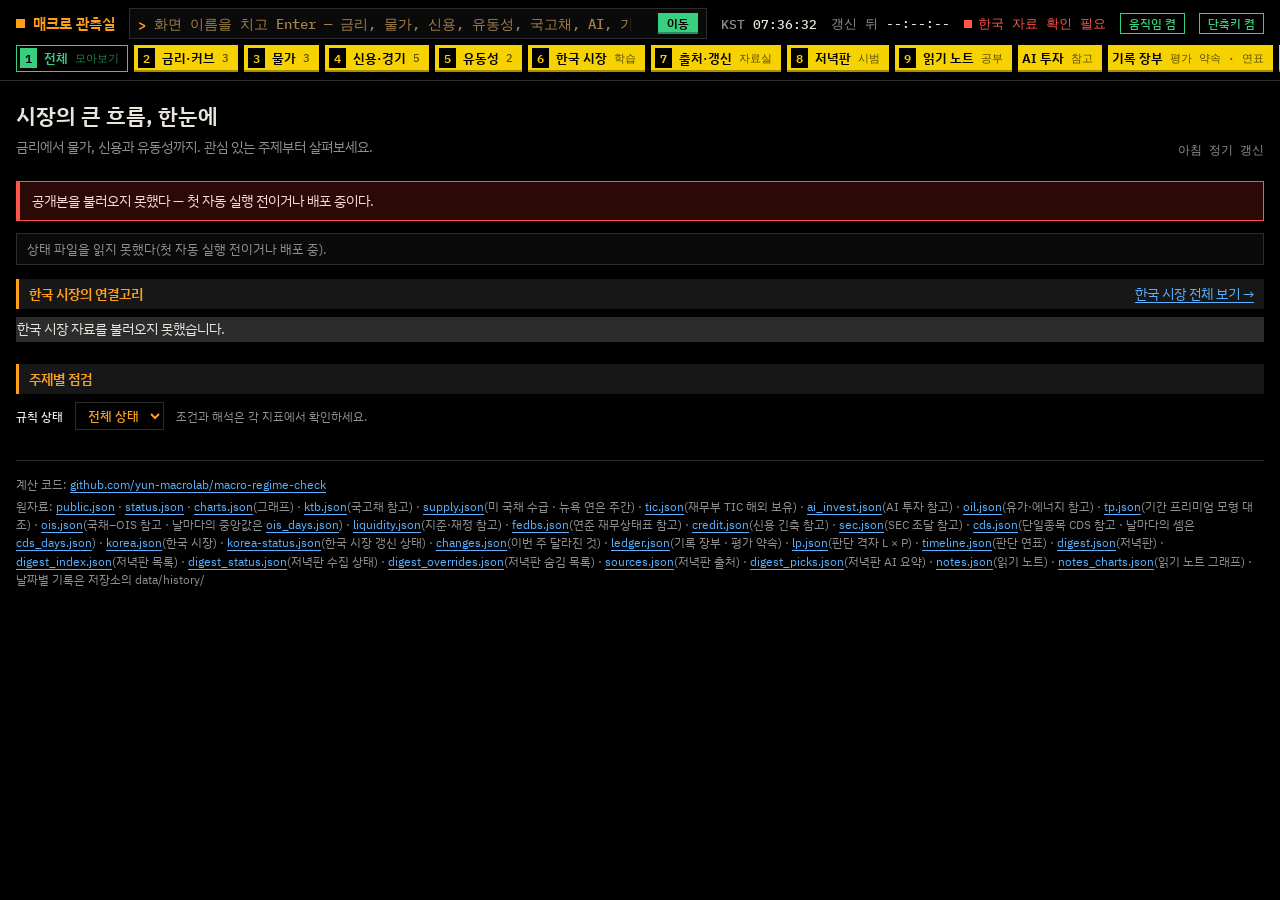
==== commit 750c74bd: "공개: 미 국채 수급을 따로 된 카드로 꺼내고 재무부 TIC 해외 보유 추가 (검토 진행 중) Co-Authored-By: Claude Opus 5.5 <noreply@anthro" ====
--- a/site/index.html
+++ b/site/index.html
@@ -32,7 +32,7 @@
       <label for="cmd" aria-hidden="true">&gt;</label>
       <input id="cmd" name="cmd" list="cmd-list" spellcheck="false" aria-label="화면 이동 명령"
              placeholder="화면 이름을 치고 Enter — 금리, 물가, 신용, 유동성, 국고채, AI, 기록, 출처">
-      <datalist id="cmd-list"><option value="저녁판"><option value="읽기 노트"><option value="전체"><option value="금리·커브"><option value="물가"><option value="신용·경기"><option value="유동성"><option value="한국 시장"><option value="한국 신용"><option value="수급·입찰"><option value="AI 투자"><option value="기록 장부"><option value="판단 연표"><option value="출처·갱신"></datalist>
+      <datalist id="cmd-list"><option value="저녁판"><option value="읽기 노트"><option value="전체"><option value="금리·커브"><option value="물가"><option value="신용·경기"><option value="유동성"><option value="한국 시장"><option value="한국 신용"><option value="수급·입찰"><option value="국채 수급·해외 보유"><option value="AI 투자"><option value="기록 장부"><option value="판단 연표"><option value="출처·갱신"></datalist>
       <button type="submit">이동</button>
       <span id="cmd-msg" class="cmd-msg" role="status"></span>
     </form>
@@ -159,11 +159,11 @@
   <h2>출처와 자료 상태</h2>
   <p class="sub">공식 통계, 참고 자료, 이 사이트의 계산값을 구분합니다.</p>
   <div class="source-guide">
-    <article><h3>미국 공개 자료 (FRED 경유)</h3><p>FRED를 통해 연방준비제도·뉴욕 연은·BEA·BLS 등의 자료를 받습니다. FRED는 자료를 제공하는 창구이며, 원 발행기관은 지표마다 다릅니다. 민간 지수 3개(S&amp;P 500 · ICE BofA HY·IG OAS)는 재배포가 제한돼 값은 싣지 않고 판정과 자료 상태, 레짐 점검 참고의 S&amp;P 500 13주 방향(상승·하락·보합)과 IG OAS 전환 경계(ON/OFF)만 보여 줍니다. Moody's Baa−10년(BAA10Y)은 FRED가 'Copyrighted: Citation Required'로 표시하지만 Moody's 고지가 재배포를 막는 회색 지대입니다. 2026-10-30 운영자 결정(위험을 알고 받아들임)으로 수준·12개월 저점 대비·1990년 이후 분위를 FRED 권장 인용·Moody's 고지와 함께 신용 스프레드 카드에 싣습니다(시세 띠에는 싣지 않습니다). 기간 프리미엄 카드의 수급 참고(판정 제외)는 FRED의 WMTSECL1과, 뉴욕 연은에서 직접 받는 프라이머리 딜러 통계를 씁니다. AI 투자 참고(판정 제외)는 BEA·Census·BLS·연준·재무부(HQM 회사채 곡선)의 공개 통계(FRED 경유 — 사모대출 줄의 연준 Z.1 시리즈는 FRED에 이용 조건 표시가 없어 연준의 공공 자료 원칙에 기대어 출처와 함께 싣습니다)와, 재배포가 제한된 Nasdaq·S&amp;P 지수로 계산한 상관·회귀 계수만 씁니다(지수 값·수익률은 싣지 않습니다). 물가 묶음의 유가·에너지 참고(판정 제외)는 EIA·BLS·BEA·연준의 공개 통계, 세인트루이스 연은의 5년 BEI·5년 뒤 5년(출처 표기 조건)과 IMF의 두바이 유가(저작권 표시 — 출처와 함께, 원화 환산은 이 사이트의 계산)를 씁니다. 유동성 묶음의 지준·재정 참고는 연준·재무부·BEA의 공개 통계, 연준 재무상태표 참고(H.4.1 주간)는 연준 이사회 H.4.1·IORB와 BEA GDP(공공 자료)에 뉴욕 연은 SOFR·상시 레포·익일물 역레포(FRED 'Copyrighted: Citation Required' — FRED 권장 인용과 뉴욕 연은 이용약관의 고지를 카드에 함께, SOFR − IORB 차는 이 사이트의 계산 — 그 카드의 지준 관리 매입(RMP) 칸의 계획 금액·운영 결과는 FRED 밖, 아래 — 그 칸의 RMP 시작 뒤 지준 나눔과 규칙 하한의 달러 크기는 같은 H.4.1 열·GDP로 이 사이트가 계산), 신용 긴축 참고는 연준 SLOOS·시카고 연은 NFCI 신용 하위 지수(출처 표기 조건)·BEA·연준 Z.1(회사채 순발행과 그것을 사들인 부문 포함), 신용 스트레스 칸의 연준 이사회 EBP(공공 영역)·뉴욕 연은 CMDI(뉴욕 연은 이용약관 — 둘 다 FRED 밖에서 직접 받습니다)와, 나스닥100·AI 지수의 252영업일 고점 대비 정수 낙폭 %·구간·날짜를 씁니다(지수 값·고점·수익률 없이, 저작권 표시·FRED 권장 인용과 함께 — 2026-10-30 운영자 결정, 회색 지대). Baa−10년 값과 정수 낙폭 %는 그래프·날짜별 기록(data/history/)에는 넣지 않지만, 봇이 날마다 커밋하는 public.json·credit.json의 git 기록에는 지난 날의 값이 남습니다(운영자가 같은 결정에서 받아들임).</p></article>
-    <article><h3>FRED 밖의 공개 자료</h3><p>기간 프리미엄 모형 대조의 ACM 추정치(Adrian·Crump·Moench)는 뉴욕 연은 웹 사이트에서 직접 받고, 변화·z·몫은 이 사이트가 계산합니다. 신용 긴축 카드의 기업별 조달·조달 흐름·재무상태 잔액 줄은 SEC EDGAR XBRL API(data.sec.gov)의 공시 숫자로 이 사이트가 분기·달력 분기 합·잔액 합계를 계산합니다. 단일종목 CDS는 DTCC Data Repository (U.S.) LLC가 SEC 규칙(Reg SBSR)으로 공개하는 증권기반 스와프 거래 보고의 하루 파일에서 이름별 새 거래 수와 5년 호가 중앙값만 셉니다 — DTCC 쪽 보고만이고, 체결 스프레드라 호가 중간값이 아니며, 다음 날 이후 취소된 거래는 빼지 못합니다. 금리·커브 화면의 국채–OIS 카드(2026-11-15)는 같은 회사가 CFTC 규칙(17 CFR Part 43)으로 공개하는 금리 스와프 거래 보고의 하루 파일에서 SOFR OIS 새 거래의 만기별 고정금리 중앙값만 남기고, FRED의 재무부 par 금리(DGS2·DGS5·DGS10·DGS30, 연준 이사회 H.15 — 공공 자료)에서 뺍니다 — 2026-11-15 운영자가 DTCC 이용 약관을 확인한 뒤 싣고, DTCC 쪽 보고만이며, 체결된 거래라 호가 중간값이 아니고, 다음 날 이후 취소된 거래는 빼지 못합니다. 연준 재무상태표 카드의 지준 관리 매입(RMP) 칸은 뉴욕 연은에서 직접 받습니다(newyorkfed.org 이용약관 — 기본 출처·관계없음 고지와 권장 인용을 카드에 함께). 계획 금액은 뉴욕 연은 'Treasury Securities Operational Details' 페이지(www.newyorkfed.org)의 월 일정 창 계획 문장에서 정해 둔 꼴만 옮긴 재투자·RMP 금액이고, 계획이지 실제 매입이 아닙니다. 누적·묶음·연속 창 수는 그 금액으로 이 사이트가 셈한 값이고, 운영 결과 대조는 뉴욕 연은 Markets API(markets.newyorkfed.org)의 국채 운영 결과를 받아 월 일정 창의 매입 합에서 그 달 MBS 상환(연준 H.4.1 WSHOMCB, FRED 경유)을 뺀 이 사이트의 셈이며 공식 수치가 아닙니다(카드에는 계획과의 차 한 줄만). 같은 카드의 '연준 대차대조표 정책 — 1차 출처' 칸은 연준·뉴욕 연은 원문의 짧은 인용과 출처 주소(글자)입니다. 기관의 로고·인장은 쓰지 않습니다.</p></article>
+    <article><h3>미국 공개 자료 (FRED 경유)</h3><p>FRED를 통해 연방준비제도·뉴욕 연은·BEA·BLS 등의 자료를 받습니다. FRED는 자료를 제공하는 창구이며, 원 발행기관은 지표마다 다릅니다. 민간 지수 3개(S&amp;P 500 · ICE BofA HY·IG OAS)는 재배포가 제한돼 값은 싣지 않고 판정과 자료 상태, 레짐 점검 참고의 S&amp;P 500 13주 방향(상승·하락·보합)과 IG OAS 전환 경계(ON/OFF)만 보여 줍니다. Moody's Baa−10년(BAA10Y)은 FRED가 'Copyrighted: Citation Required'로 표시하지만 Moody's 고지가 재배포를 막는 회색 지대입니다. 2026-10-30 운영자 결정(위험을 알고 받아들임)으로 수준·12개월 저점 대비·1990년 이후 분위를 FRED 권장 인용·Moody's 고지와 함께 신용 스프레드 카드에 싣습니다(시세 띠에는 싣지 않습니다). 금리·커브 화면 ‘미 국채 수급’ 카드(판정 제외)의 주간 부분은 FRED의 WMTSECL1과, 뉴욕 연은에서 직접 받는 프라이머리 딜러 통계를 씁니다. AI 투자 참고(판정 제외)는 BEA·Census·BLS·연준·재무부(HQM 회사채 곡선)의 공개 통계(FRED 경유 — 사모대출 줄의 연준 Z.1 시리즈는 FRED에 이용 조건 표시가 없어 연준의 공공 자료 원칙에 기대어 출처와 함께 싣습니다)와, 재배포가 제한된 Nasdaq·S&amp;P 지수로 계산한 상관·회귀 계수만 씁니다(지수 값·수익률은 싣지 않습니다). 물가 묶음의 유가·에너지 참고(판정 제외)는 EIA·BLS·BEA·연준의 공개 통계, 세인트루이스 연은의 5년 BEI·5년 뒤 5년(출처 표기 조건)과 IMF의 두바이 유가(저작권 표시 — 출처와 함께, 원화 환산은 이 사이트의 계산)를 씁니다. 유동성 묶음의 지준·재정 참고는 연준·재무부·BEA의 공개 통계, 연준 재무상태표 참고(H.4.1 주간)는 연준 이사회 H.4.1·IORB와 BEA GDP(공공 자료)에 뉴욕 연은 SOFR·상시 레포·익일물 역레포(FRED 'Copyrighted: Citation Required' — FRED 권장 인용과 뉴욕 연은 이용약관의 고지를 카드에 함께, SOFR − IORB 차는 이 사이트의 계산 — 그 카드의 지준 관리 매입(RMP) 칸의 계획 금액·운영 결과는 FRED 밖, 아래 — 그 칸의 RMP 시작 뒤 지준 나눔과 규칙 하한의 달러 크기는 같은 H.4.1 열·GDP로 이 사이트가 계산), 신용 긴축 참고는 연준 SLOOS·시카고 연은 NFCI 신용 하위 지수(출처 표기 조건)·BEA·연준 Z.1(회사채 순발행과 그것을 사들인 부문 포함), 신용 스트레스 칸의 연준 이사회 EBP(공공 영역)·뉴욕 연은 CMDI(뉴욕 연은 이용약관 — 둘 다 FRED 밖에서 직접 받습니다)와, 나스닥100·AI 지수의 252영업일 고점 대비 정수 낙폭 %·구간·날짜를 씁니다(지수 값·고점·수익률 없이, 저작권 표시·FRED 권장 인용과 함께 — 2026-10-30 운영자 결정, 회색 지대). Baa−10년 값과 정수 낙폭 %는 그래프·날짜별 기록(data/history/)에는 넣지 않지만, 봇이 날마다 커밋하는 public.json·credit.json의 git 기록에는 지난 날의 값이 남습니다(운영자가 같은 결정에서 받아들임).</p></article>
+    <article><h3>FRED 밖의 공개 자료</h3><p>기간 프리미엄 모형 대조의 ACM 추정치(Adrian·Crump·Moench)는 뉴욕 연은 웹 사이트에서 직접 받고, 변화·z·몫은 이 사이트가 계산합니다. 금리·커브 화면 ‘미 국채 수급’ 카드의 월간 부분(2026-11-19)은 미 재무부 TIC(Treasury International Capital) 시스템의 표 ‘Major Foreign Holders of Treasury Securities’(ticdata.treasury.gov — 미국 정부 공공 자료)와 그 연도별 기록 파일에서 월말 보유 잔액을 옮기고, 1개월·12개월 변화와 비중은 이 사이트가 계산합니다. 숫자는 주로 미국 안의 보관 기관·증권사가 보고한 것이고, 나라는 그들이 아는 보유자(또는 국채를 맡긴 해외 보관 기관)의 소재지라 실제 주인의 나라와 다를 수 있으며, 잔액의 변화는 사고판 양(순매입)이 아닙니다. 신용 긴축 카드의 기업별 조달·조달 흐름·재무상태 잔액 줄은 SEC EDGAR XBRL API(data.sec.gov)의 공시 숫자로 이 사이트가 분기·달력 분기 합·잔액 합계를 계산합니다. 단일종목 CDS는 DTCC Data Repository (U.S.) LLC가 SEC 규칙(Reg SBSR)으로 공개하는 증권기반 스와프 거래 보고의 하루 파일에서 이름별 새 거래 수와 5년 호가 중앙값만 셉니다 — DTCC 쪽 보고만이고, 체결 스프레드라 호가 중간값이 아니며, 다음 날 이후 취소된 거래는 빼지 못합니다. 금리·커브 화면의 국채–OIS 카드(2026-11-15)는 같은 회사가 CFTC 규칙(17 CFR Part 43)으로 공개하는 금리 스와프 거래 보고의 하루 파일에서 SOFR OIS 새 거래의 만기별 고정금리 중앙값만 남기고, FRED의 재무부 par 금리(DGS2·DGS5·DGS10·DGS30, 연준 이사회 H.15 — 공공 자료)에서 뺍니다 — 2026-11-15 운영자가 DTCC 이용 약관을 확인한 뒤 싣고, DTCC 쪽 보고만이며, 체결된 거래라 호가 중간값이 아니고, 다음 날 이후 취소된 거래는 빼지 못합니다. 연준 재무상태표 카드의 지준 관리 매입(RMP) 칸은 뉴욕 연은에서 직접 받습니다(newyorkfed.org 이용약관 — 기본 출처·관계없음 고지와 권장 인용을 카드에 함께). 계획 금액은 뉴욕 연은 'Treasury Securities Operational Details' 페이지(www.newyorkfed.org)의 월 일정 창 계획 문장에서 정해 둔 꼴만 옮긴 재투자·RMP 금액이고, 계획이지 실제 매입이 아닙니다. 누적·묶음·연속 창 수는 그 금액으로 이 사이트가 셈한 값이고, 운영 결과 대조는 뉴욕 연은 Markets API(markets.newyorkfed.org)의 국채 운영 결과를 받아 월 일정 창의 매입 합에서 그 달 MBS 상환(연준 H.4.1 WSHOMCB, FRED 경유)을 뺀 이 사이트의 셈이며 공식 수치가 아닙니다(카드에는 계획과의 차 한 줄만). 같은 카드의 '연준 대차대조표 정책 — 1차 출처' 칸은 연준·뉴욕 연은 원문의 짧은 인용과 출처 주소(글자)입니다. 기관의 로고·인장은 쓰지 않습니다.</p></article>
     <article><h3>싣지 않는 것</h3><p>ICE BofA 회사채 OAS(등급별·장기·HY·IG)의 값과 그 값으로 되살릴 수 있는 등급 간 차이·변화, S&amp;P 500의 값·수익률·13주 변화 %, Nasdaq 지수의 값·수익률·고점·낙폭 시계열은 재배포 조건 때문에 싣지 않습니다. ICE 지수로 정한 ON/OFF·충족 여부와 S&amp;P 500 13주 변화의 방향은 싣습니다. 운영자의 비공개 ICE 등급별 스프레드 사다리 자리는 공개 자료(연준 이사회 EBP·뉴욕 연은 CMDI)로 대신합니다. 거래 식별자·RED 코드 같은 원 행의 식별 정보도 싣지 않습니다.</p></article>
     <article><h3>한국 금리 참고 자료</h3><p>KB증권 리서치본부 채권크레딧팀이 공개 텔레그램 채널에 올리는 일일동향 글에서 옮긴 금리입니다(기준: 민평3사 — 민간 채권평가사 세 곳 평균). 공개 통계가 아니며 규칙 판정에는 쓰지 않습니다. 게시일과 금리 기준일을 구분해 읽습니다.</p></article>
-    <article><h3>시나리오 이름표와 해석 구절</h3><p>규칙 카드의 시나리오 이름표(A~D)·해석 구절과 ‘레짐 점검 참고’(국면 후보·전환 경계·손으로 보는 항목), 수급 참고의 ⚠ 줄 끝 구절은 운영자가 개인 월간 점검에 적어 둔 메모를 옮긴 참고입니다. 첫 화면 ‘판단 격자 L × P’의 칸 이름 16개와 미리 적어 둔 기대도 운영자의 비공개 측정 도구에 적힌 메모이고, 상태와 칸은 이 사이트가 FRED 공개 통계로 다시 계산합니다. 참고 카드의 ‘측정 기록’ 줄(신용 긴축 단계와 그 가설·경로 숫자, 기간 프리미엄 주간 점수와 모형 대조, 유가 방향 상태별 평균, 지준·재정의 상관, AI 고유 몫)도 운영자가 과거 자료로 잰 값을 옮긴 것입니다. ‘기록 장부’ 화면 ‘판단 연표’의 듀레이션·커브 판정(O/W·U/W·Neutral·Flattening·Steepening 등)과 Total·고친 칸·국면 FLAG는 운영자가 공개 기록 저장소(yun-macrolab/macro-notes-automation)에 올린 주간 기록에서 옮긴 운영자의 기록이고, 투자 판단·권유가 아닙니다. 예측이 아니고, 이름표·구절·단계·점수의 예측력은 검증하지 않았습니다. 규칙의 충족 여부는 규칙 문장만으로 정해집니다.</p></article>
+    <article><h3>시나리오 이름표와 해석 구절</h3><p>규칙 카드의 시나리오 이름표(A~D)·해석 구절과 ‘레짐 점검 참고’(국면 후보·전환 경계·손으로 보는 항목), ‘미 국채 수급’ 카드의 ⚠ 줄 끝 구절은 운영자가 개인 월간 점검에 적어 둔 메모를 옮긴 참고입니다. 첫 화면 ‘판단 격자 L × P’의 칸 이름 16개와 미리 적어 둔 기대도 운영자의 비공개 측정 도구에 적힌 메모이고, 상태와 칸은 이 사이트가 FRED 공개 통계로 다시 계산합니다. 참고 카드의 ‘측정 기록’ 줄(신용 긴축 단계와 그 가설·경로 숫자, 기간 프리미엄 주간 점수와 모형 대조, 유가 방향 상태별 평균, 지준·재정의 상관, AI 고유 몫)도 운영자가 과거 자료로 잰 값을 옮긴 것입니다. ‘기록 장부’ 화면 ‘판단 연표’의 듀레이션·커브 판정(O/W·U/W·Neutral·Flattening·Steepening 등)과 Total·고친 칸·국면 FLAG는 운영자가 공개 기록 저장소(yun-macrolab/macro-notes-automation)에 올린 주간 기록에서 옮긴 운영자의 기록이고, 투자 판단·권유가 아닙니다. 예측이 아니고, 이름표·구절·단계·점수의 예측력은 검증하지 않았습니다. 규칙의 충족 여부는 규칙 문장만으로 정해집니다.</p></article>
     <article><h3>이 사이트의 계산값</h3><p>증가율·3개월 변화·상관·비율·국고채 금리차와 규칙 판정, 기록 장부의 규칙 전환 뒤와 판단 연표의 주간 판정 뒤 금리 변화·평균을 뺀 값은 원자료를 바탕으로 계산합니다. 원 발행기관의 시장 전망을 뜻하지 않습니다.</p></article>
   </div>
   <article class="panel"><h3>한국 시장 공식 공개 자료</h3><p>한국은행 스냅샷(금융투자협회·ECOS·미국 재무부), 한국거래소 국채선물 거래통계, 공식 국채시장 입찰 일정·발행공고, 재정경제부 월별 국고채 발행계획 보도자료와 경쟁입찰·매입·교환 입찰 결과 공고, 한국은행 공개시장운영 공지의 통화안정증권 경쟁입찰 결과와 월간 발행 계획을 사용합니다. 최종호가 금리와 민평3사 금리는 평가 기준이 다르므로 이어 붙이지 않습니다.</p><ul id="korea-source-status" class="health"></ul></article>
@@ -177,7 +177,7 @@
   <footer>
     <div id="attribution"></div>
     <p>계산 코드: <a href="https://github.com/yun-macrolab/macro-regime-check">github.com/yun-macrolab/macro-regime-check</a></p>
-    <p>원자료: <a href="data/public.json">public.json</a> · <a href="data/status.json">status.json</a> · <a href="data/charts.json">charts.json</a>(그래프) · <a href="data/ktb.json">ktb.json</a>(국고채 참고) · <a href="data/supply.json">supply.json</a>(수급 참고) · <a href="data/ai_invest.json">ai_invest.json</a>(AI 투자 참고) · <a href="data/oil.json">oil.json</a>(유가·에너지 참고) · <a href="data/tp.json">tp.json</a>(기간 프리미엄 모형 대조) · <a href="data/ois.json">ois.json</a>(국채–OIS 참고 · 날마다의 중앙값은 <a href="data/ois_days.json">ois_days.json</a>) · <a href="data/liquidity.json">liquidity.json</a>(지준·재정 참고) · <a href="data/fedbs.json">fedbs.json</a>(연준 재무상태표 참고) · <a href="data/credit.json">credit.json</a>(신용 긴축 참고) · <a href="data/sec.json">sec.json</a>(SEC 조달 참고) · <a href="data/cds.json">cds.json</a>(단일종목 CDS 참고 · 날마다의 셈은 <a href="data/cds_days.json">cds_days.json</a>) · <a href="data/korea.json">korea.json</a>(한국 시장) · <a href="data/korea-status.json">korea-status.json</a>(한국 시장 갱신 상태) · <a href="data/changes.json">changes.json</a>(이번 주 달라진 것) · <a href="data/ledger.json">ledger.json</a>(기록 장부 · 평가 약속) · <a href="data/lp.json">lp.json</a>(판단 격자 L × P) · <a href="data/timeline.json">timeline.json</a>(판단 연표) · <a href="data/digest.json">digest.json</a>(저녁판) · <a href="data/digest_index.json">digest_index.json</a>(저녁판 목록) · <a href="data/digest_status.json">digest_status.json</a>(저녁판 수집 상태) · <a href="data/digest_overrides.json">digest_overrides.json</a>(저녁판 숨김 목록) · <a href="data/sources.json">sources.json</a>(저녁판 출처) · <a href="data/digest_picks.json">digest_picks.json</a>(저녁판 AI 요약) · <a href="data/notes.json">notes.json</a>(읽기 노트) · <a href="data/notes_charts.json">notes_charts.json</a>(읽기 노트 그래프) · 날짜별 기록은 저장소의 data/history/</p>
+    <p>원자료: <a href="data/public.json">public.json</a> · <a href="data/status.json">status.json</a> · <a href="data/charts.json">charts.json</a>(그래프) · <a href="data/ktb.json">ktb.json</a>(국고채 참고) · <a href="data/supply.json">supply.json</a>(미 국채 수급 · 뉴욕 연은 주간) · <a href="data/tic.json">tic.json</a>(재무부 TIC 해외 보유) · <a href="data/ai_invest.json">ai_invest.json</a>(AI 투자 참고) · <a href="data/oil.json">oil.json</a>(유가·에너지 참고) · <a href="data/tp.json">tp.json</a>(기간 프리미엄 모형 대조) · <a href="data/ois.json">ois.json</a>(국채–OIS 참고 · 날마다의 중앙값은 <a href="data/ois_days.json">ois_days.json</a>) · <a href="data/liquidity.json">liquidity.json</a>(지준·재정 참고) · <a href="data/fedbs.json">fedbs.json</a>(연준 재무상태표 참고) · <a href="data/credit.json">credit.json</a>(신용 긴축 참고) · <a href="data/sec.json">sec.json</a>(SEC 조달 참고) · <a href="data/cds.json">cds.json</a>(단일종목 CDS 참고 · 날마다의 셈은 <a href="data/cds_days.json">cds_days.json</a>) · <a href="data/korea.json">korea.json</a>(한국 시장) · <a href="data/korea-status.json">korea-status.json</a>(한국 시장 갱신 상태) · <a href="data/changes.json">changes.json</a>(이번 주 달라진 것) · <a href="data/ledger.json">ledger.json</a>(기록 장부 · 평가 약속) · <a href="data/lp.json">lp.json</a>(판단 격자 L × P) · <a href="data/timeline.json">timeline.json</a>(판단 연표) · <a href="data/digest.json">digest.json</a>(저녁판) · <a href="data/digest_index.json">digest_index.json</a>(저녁판 목록) · <a href="data/digest_status.json">digest_status.json</a>(저녁판 수집 상태) · <a href="data/digest_overrides.json">digest_overrides.json</a>(저녁판 숨김 목록) · <a href="data/sources.json">sources.json</a>(저녁판 출처) · <a href="data/digest_picks.json">digest_picks.json</a>(저녁판 AI 요약) · <a href="data/notes.json">notes.json</a>(읽기 노트) · <a href="data/notes_charts.json">notes_charts.json</a>(읽기 노트 그래프) · 날짜별 기록은 저장소의 data/history/</p>
   </footer>
 </main>
 <script src="charts.js"></script>
@@ -188,6 +188,7 @@
 <script src="oil.js"></script>
 <script src="tp.js"></script>
 <script src="ois.js"></script>
+<script src="supply.js"></script>
 <script src="liquidity.js"></script>
 <script src="fedbs.js"></script>
 <script src="credit.js"></script>
@@ -349,7 +350,7 @@
 // 카드 아래 접는 설명 — 규칙 카드 하나에 하나. 수치는 공개 통계로 계산한 값이거나 공개 논문에서 옮긴 값이고 날짜를 함께 적는다.
 const GUIDE = {
   term_premium: {
-    title: "읽는 법 — 흐름도 · 수급 참고 · Kim-Wright와 ACM",
+    title: "읽는 법 — 흐름도 · Kim-Wright와 ACM",
     items: [
       ["무엇인가", "미국 10년 금리는 기대 경로(앞으로 단기금리가 어디로 갈지에 대한 기대)와 기간 프리미엄(장기채를 들고 있는 웃돈)으로 나눌 수 있습니다. 기간 프리미엄은 시장에서 바로 보이지 않아 모형으로 추정합니다."],
       ["두 가지 웃돈", "댈러스 연준 논문(WP 2613, 2026)은 기간 프리미엄을 다시 둘로 나눕니다. 금리가 움직일 위험을 지는 대가(TRP, 금리 위험 보상)와, 금리 위험 없이 돈을 오래 묶어 두는 대가(TFP, 기간 자금 보상)입니다. TFP는 모형 없이 시장 가격으로 보입니다. 금리 위험이 없는 2년 변동금리 국채(FRN)도 단기국채보다 가산금리를 받고, 10년·30년 국채를 SOFR 변동금리로 바꾸는 자산스왑 스프레드는 최근 7년 내내 뚜렷한 양(+)이었습니다. 논문을 쓸 무렵(2026년 4월)에는 10년 국채를 자산스왑하면 SOFR + 약 45bp였고, 모형의 10년 기간 프리미엄은 ACM 약 70bp, Kim-Wright 약 65bp였습니다. 다만 45bp가 곧 TFP는 아닙니다. 논문은 만기별 자산스왑 스프레드를 듀레이션에 회귀한 기울기에 듀레이션을 곱한 값만 TFP로 보고, 모든 만기를 함께 올리는 몫(레포와 SOFR의 금리 차 같은 것)은 뺍니다. 이렇게 잰 10년 TFP는 2026년 2월 27일 약 34bp, 같은 날 Kim-Wright 기간 프리미엄은 약 46bp였습니다. TRP는 같은 날의 모형 기간 프리미엄에서 TFP를 뺀 값이라 모형마다 다릅니다."],
@@ -359,7 +360,7 @@
       ["수준은 견주지 않는다", "모형마다 수준이 다릅니다(2026-09-30 ACM 0.89%, Kim-Wright 1.08%). 변화끼리만 견줍니다. 수치는 2026-10-13 계산 기준이며 판정 조건에는 쓰지 않습니다."]
     ],
     figure: () => tpFlowFigure(), figureAfter: 2,          // 흐름도는 '두 가지 웃돈' 바로 뒤에
-    panel: () => supplyPanel(supplyData)                    // 수급 참고(판정에 쓰지 않는 숫자)는 흐름도 바로 뒤에
+    panel: () => supplyPointer()                            // 흐름도 바로 뒤 — 수급 숫자는 '미 국채 수급' 카드에만(2026-11-19 꺼냄)
   },
   // 2026-10-28 — 'AI 투자' 화면 상관 갈래 끝의 긴 그림(scripts/ai_invest_fetch.py의 sb_long)으로 잇는다. 숫자는 그 화면에만 있다(그 아래에 신용 긴축·CDS 절이 이어진다)
   stock_bond_corr: {
@@ -472,63 +473,28 @@
 }
 function guideDetails(g) {
   const parts = g.items.map(([head, text]) => el("p", {}, el("strong", {}, head), " · ", text)), extra = [];
-  for (const make of [g.figure, g.panel]) {                      // 흐름도, 그 뒤 수급 참고 — 하나가 깨져도 다른 것과 글은 그대로
+  for (const make of [g.figure, g.panel]) {                      // 흐름도, 그 뒤 덧붙이는 칸 — 하나가 깨져도 다른 것과 글은 그대로
     if (!make) continue;
     try { extra.push(make()); } catch (e) { /* 이것만 뺀다 */ }
   }
   parts.splice(g.figureAfter, 0, ...extra.filter(Boolean));
   return el("details", { class: "rule-detail rule-guide" }, el("summary", {}, g.title), ...parts);
 }
-// 수급 참고 — data/supply.json(scripts/supply_fetch.py). 흐름도에서 TFP로 가는 요인 가운데 둘(딜러 재고, 해외 공적 수요)과
-// 딜러 재고의 10년 구간(이표채 7~11년, 2026-11-15)의 공개 통계이고 판정에 쓰지 않는다. 글자는 그 파일에 정해 둔 문구를 글자로만
-// 싣는다. 형식이 어긋난 쪽은 '자료 없음' 한 줄, 딜러 두 쪽은 뉴욕 연은 출처 표기(notices)가 없으면 숫자를 싣지 않는다(SOFR과
-// 같은 원칙). 7~11년 쪽은 숫자만 — 자료 파일에 ⚠ 줄이 있어도 싣지 않고, 그 쪽이 없던 때의 자료 파일이면 줄을 두지 않는다.
-// 그래프는 charts.js 그대로
-let supplyData = null;
-// [자료 파일의 키, 이름, 뉴욕 연은 출처 표기가 있어야 숫자를 싣는가, ⚠ 줄을 싣는가, 그 쪽이 없는 옛 파일이면 줄을 두지 않는가]
-const SUPPLY_SIDES = [["dealer", "딜러 국채 순포지션", true, true, false], ["custody", "해외 공적 수탁 국채", false, true, false],
-  ["dealer_7_11", "딜러 이표채 7~11년 순포지션", true, false, true]];
-// 7~11년 쪽 그래프의 끝 값·읽기 글자 — 그 줄처럼 부호 붙인 정수 bn(기본 꼴은 100 미만에서 소수 둘째 자리)
-const supplySignedBn = v => {
-  const s = Math.abs(v).toFixed(0), sign = Number(s) === 0 ? "" : v < 0 ? "-" : "+";
-  return sign + s.replace(/\B(?=(\d{3})+(?!\d))/g, ",") + "bn";
-};
-const SUPPLY_OLD_DAYS = 21;          // 마지막 관측이 이보다 묵으면 날짜 옆에 경과일을(딜러는 보통 1~2주, 수탁은 약 1주 늦게 나온다)
-const supplyTexts = v => (Array.isArray(v) ? v : []).filter(x => typeof x === "string" && x);
-function supplySide(s, name, attributed, flagged = true) {
-  const ok = s && typeof s === "object", day = ok && typeof s.date === "string" && /^\d{4}-\d{2}-\d{2}$/.test(s.date)
-    ? Date.parse(s.date + "T00:00:00Z") : NaN;
-  const notices = supplyTexts(ok ? s.notices : null);
-  if (!Number.isFinite(day) || typeof s.line !== "string" || !s.line || (attributed && !notices.length))
-    return [el("p", { class: "supply-name" }, el("strong", {}, name), " — 자료 없음")];
-  const age = Math.floor((Date.now() - day) / 864e5);
-  const since = typeof s.failed_since === "string" && /^\d{4}-\d{2}-\d{2}$/.test(s.failed_since) ? ` (${s.failed_since}부터)` : "";
-  return [
-    el("p", { class: "supply-name" }, el("strong", {}, typeof s.name === "string" && s.name ? s.name : name), " ",
-      el("small", {}, s.date + " 관측" + (age > SUPPLY_OLD_DAYS ? ` · ${age}일 전` : ""))),
-    el("p", { class: "supply-num" }, s.line),
-    flagged && typeof s.flag_text === "string" && s.flag_text ? el("p", { class: "supply-flag" }, s.flag_text) : null,
-    ...supplyTexts(s.extra).map(t => el("p", { class: "muted" }, t)),
-    s.stale === true ? el("p", { class: "supply-late" }, "이번 갱신에서 받지 못해 직전에 받은 값을 싣습니다" + since) : null,
-    chartFigure(s.chart, 150, false, undefined, flagged ? undefined : supplySignedBn),
-    notices.length ? el("div", { class: "notices" }, ...notices.map(t => el("p", {}, t))) : null
-  ];
-}
-function supplyPanel(d) {
-  const head = el("p", { class: "supply-head" }, el("strong", {}, "수급 참고"), " — ",
-    el("span", { class: "reference-label" }, "판정에 쓰지 않음"));
-  if (!d || typeof d !== "object") return el("section", { class: "supply", "aria-label": "수급 참고" }, head,
-    el("p", { class: "muted" }, "자료 없음"));
-  return el("section", { class: "supply", "aria-label": "수급 참고" }, head,
-    el("p", { class: "muted" }, "흐름도에서 TFP로 가는 요인 가운데 둘(딜러 재고, 해외 공적 수요)과 딜러 재고의 10년 구간 공개 통계입니다. 딜러 재고는 뉴욕 연은이 집계하는 " +
-      "프라이머리 딜러의 국채(TIPS 제외) 순포지션, 해외 공적 수요는 뉴욕 연은이 해외 중앙은행 등 공적·국제 기관을 위해 " +
-      "보관하는 국채로 봅니다. 보관 국채가 줄었다고 곧 매도라고 볼 수는 없습니다(다른 보관 기관으로 옮겼을 수도 있습니다). " +
-      "p5·p95는 표본 시작(각 줄에 적힌 해) 이후 모든 4주 변화 가운데 아래·위 5% 경계입니다. 마지막 4주 변화가 그 밖이면 ⚠ 줄이 " +
-      "붙고, 줄 끝의 구절은 운영자 메모를 옮긴 참고이며 예측이 아닙니다. 맨 아래 딜러 이표채 7~11년은 10년 금리 구간의 " +
-      "딜러 재고로, 만기마다 다를 수 있는 효과가 합계로는 가려진다는 운영자 메모에 따라 숫자만 싣습니다(⚠ 줄 없음). " +
-      "이 점검의 판정 조건에는 쓰지 않습니다."),
-    ...SUPPLY_SIDES.flatMap(([key, name, attributed, flagged, optional]) =>
-      optional && d[key] === undefined ? [] : supplySide(d[key], name, attributed, flagged)));
+// 읽는 법의 흐름도 바로 뒤 한 줄 — 수급 숫자(딜러 재고 · 해외 공적 수탁 · 재무부 TIC 해외 보유)는 금리·커브 묶음의 '미 국채 수급' 카드
+// (site/supply.js)에만 있다(2026-11-19 운영자 결정 '1번 카드로 꺼내고 TIC도 추가해' — 전엔 이 자리의 '수급 참고' 칸이었다). 카드가 그려진
+// 화면(전체·금리·커브 — 이 규칙 카드가 보이는 두 화면)이면 주소를 바꾸지 않고 그 카드 제목으로 내려간다
+function supplyPointer() {
+  const to = el("a", { href: "#rates" }, "‘미 국채 수급 — 딜러 재고 · 해외 보유’ 카드");
+  to.addEventListener("click", ev => {
+    const card = document.getElementById("supply-title");
+    if (!card || !card.offsetParent) return;                       // 카드가 없으면 금리·커브 화면으로
+    ev.preventDefault();
+    card.setAttribute("tabindex", "-1");
+    card.scrollIntoView({ block: "start" });
+    card.focus({ preventScroll: true });
+  });
+  return el("p", { class: "guide-pointer" }, "흐름도에서 TFP로 가는 요인 가운데 둘(딜러 재고, 해외 공적 수요)의 숫자는 같은 묶음 아래 ",
+    to, "에 있습니다(판정에 쓰지 않음).");
 }
 let activeView = "all", ruleState = "all", publicData = null;
 const available = { overview: false, korea: false, snapshot: false, loaded: false, monitor: false, ai: false, regime: false,
@@ -689,11 +655,15 @@
   const q = String(text).trim().toLowerCase();
   if (!q) return false;
   jumpTo = ["연표", "판단 연표"].includes(q) ? ["timeline-title", "timeline-empty"] : null;
+  // '해외 보유' · 'TIC' · '국채 수급' 등(2026-11-19) — 금리·커브 화면으로 간 뒤 '미 국채 수급' 카드 제목으로. 맨 '수급'은 전처럼 한국 수급·입찰
+  const supply = ["tic", "해외 보유", "국채 수급", "미 국채 수급", "국채 수급·해외 보유", "딜러 재고"].includes(q);
+  if (supply) jumpTo = ["supply-title"];
   const byNumber = /^[1-9]$/.test(q) ? VIEWS[Number(q) - 1] : null;
   // AI 투자 화면은 이 낱말들과 똑같을 때만 — 'ai'가 'a'·'main'·'daily' 같은 입력을 가로채지 않게(숫자 키도 없다). 기록 장부도 같다
   const detail = q === "한국 신용" ? ["korea-credit"] : ["수급", "입찰", "수급·입찰"].includes(q) ? ["korea-flows"]
     : ["ai", "ai 투자", "인공지능", "데이터센터"].includes(q) ? ["ai"]
-    : ["기록", "장부", "기록 장부", "평가 약속", "연표", "판단 연표", "ledger"].includes(q) ? ["ledger"] : null;
+    : ["기록", "장부", "기록 장부", "평가 약속", "연표", "판단 연표", "ledger"].includes(q) ? ["ledger"]
+    : supply ? ["rates"] : null;
   // 똑같은 낱말 → 입력으로 시작하는 낱말 → 입력에 든 낱말 순으로 찾고, 여러 화면에 걸리면 뒤쪽(더 좁은) 화면이 먼저다
   // ("국고채 금리"는 금리·커브가 아니라 한국 시장으로)
   const pick = test => VIEWS.slice().reverse().find(([id, words]) => [id, ...words].some(test));
@@ -711,7 +681,7 @@
     setTimeout(() => {                                  // 화면이 바뀐 뒤 그 화면의 제목으로 초점을 옮긴다(화면 읽기가 제목을 읽는다)
       const jump = (jumpTo || []).map(id => document.getElementById(id)).find(h => h && h.offsetParent);
       jumpTo = null;
-      if (jump) {                                       // 판단 연표 — 기록 장부 아래로 내려가 그 제목(또는 빈 줄)에 초점
+      if (jump) {                                       // 판단 연표·미 국채 수급 — 그 화면 아래로 내려가 그 제목(또는 빈 줄)에 초점
         jump.setAttribute("tabindex", "-1");
         jump.scrollIntoView({ block: "start" });
         jump.focus({ preventScroll: true });
@@ -964,6 +934,8 @@
       // 참고 카드(규칙 아님) — 묶음마다 한 자리. 자료 파일이 없거나 깨졌으면 빈 자리라 CSS(.oil-slot:empty)가 숨긴다
       g.id === "rates" ? el("div", {id:"tp-slot", class:"oil-slot tp-slot"}) : null,       // 기간 프리미엄 모형 대조 — tp.js
       g.id === "rates" ? el("div", {id:"ois-slot", class:"oil-slot"}) : null,      // 국채–OIS 스프레드(par, 2026-11-15) — ois.js
+      // 미 국채 수급(딜러 재고 · 해외 보유, 2026-11-19) — supply.js. 값(기간 프리미엄 · 국채–OIS) 다음에 양(누가 들고 있나)
+      g.id === "rates" ? el("div", {id:"supply-slot", class:"oil-slot supply-slot"}) : null,
       g.id === "inflation" ? el("div", {id:"oil-slot", class:"oil-slot"}) : null,   // 유가·에너지 참고 카드(규칙 아님) — oil.js가 채운다
       g.id === "liquidity" ? el("div", {id:"liquidity-slot", class:"oil-slot"}) : null,   // 지준·재정 — liquidity.js
       g.id === "liquidity" ? el("div", {id:"fedbs-slot", class:"oil-slot"}) : null);      // 연준 재무상태표(H.4.1 주간) — fedbs.js
@@ -989,16 +961,15 @@
 tick();
 applyView();
 (async () => {
-  const [st, pub, ch, kt, kr, ks, sp, ai, oil, tp, liq, cr, sc, cds, fbs, ois, chg, led, lp, tl] = await Promise.allSettled([getJson("data/status.json"),
+  const [st, pub, ch, kt, kr, ks, sp, ai, oil, tp, liq, cr, sc, cds, fbs, ois, chg, led, lp, tl, tic] = await Promise.allSettled([getJson("data/status.json"),
     getJson("data/public.json"), getJson("data/charts.json"), getJson("data/ktb.json"), getJson("data/korea.json"),
     getJson("data/korea-status.json"), getJson("data/supply.json"), getJson("data/ai_invest.json"), getJson("data/oil.json"),
     getJson("data/tp.json"), getJson("data/liquidity.json"), getJson("data/credit.json"), getJson("data/sec.json"),
     getJson("data/cds.json"), getJson("data/fedbs.json"), getJson("data/ois.json"), getJson("data/changes.json"),
-    getJson("data/ledger.json"), getJson("data/lp.json"), getJson("data/timeline.json")]);
+    getJson("data/ledger.json"), getJson("data/lp.json"), getJson("data/timeline.json"), getJson("data/tic.json")]);
   // 그래프 자료가 없거나 깨졌으면 그래프 없이 지금 화면 그대로
   const charts = ch.status === "fulfilled" && ch.value && typeof ch.value === "object" ? ch.value : null;
   const isObj = x => x.status === "fulfilled" && x.value && typeof x.value === "object";
-  supplyData = isObj(sp) ? sp.value : null;                       // 수급 참고 — 아래 규칙 카드의 읽는 법이 그린다(없으면 '자료 없음')
   const lamp = document.getElementById("link-lamp");
   let drawn = false;
   try { if (isObj(st)) { renderStatus(st.value); drawn = true; } } catch (e) { drawn = false; }
@@ -1029,6 +1000,10 @@
   catch (e) { /* 참고 카드가 깨져도 규칙 점검 화면은 그대로 */ }
   // 국채–OIS 스프레드(par, 2026-11-15) — 금리·커브 묶음에서 기간 프리미엄 모형 대조 바로 뒤의 자리
   try { if (isObj(ois) && window.OisCard) window.OisCard.render(ois.value); }
+  catch (e) { /* 참고 카드가 깨져도 규칙 점검 화면은 그대로 */ }
+  // 미 국채 수급(2026-11-19) — 금리·커브 묶음에서 국채–OIS 바로 뒤의 자리. 주간(supply.json · 뉴욕 연은)과 월간(tic.json · 재무부 TIC)은
+  // 카드 안에서 따로 — 한쪽이 없거나 깨졌으면 그쪽만 '자료 없음', 둘 다 없으면 카드를 두지 않는다
+  try { if ((isObj(sp) || isObj(tic)) && window.SupplyCard) window.SupplyCard.render(isObj(sp) ? sp.value : null, isObj(tic) ? tic.value : null); }
   catch (e) { /* 참고 카드가 깨져도 규칙 점검 화면은 그대로 */ }
   try { if (isObj(liq) && window.LiquidityCard) window.LiquidityCard.render(liq.value); }
   catch (e) { /* 참고 카드가 깨져도 규칙 점검 화면은 그대로 */ }
--- a/site/dashboard.css
+++ b/site/dashboard.css
@@ -254,16 +254,41 @@
 .tpf .tpf-arrow { fill: var(--black); stroke: var(--ink); stroke-width: 1.4; stroke-linejoin: miter; }
 .tpf .tpf-link { fill: none; stroke: var(--ink); stroke-width: 1; stroke-linecap: square; }
 .tpf .tpf-obs { fill: none; stroke: var(--gold); stroke-width: 1; }   /* TFP → 'TFP를 보는 값' — 영향이 아니라 관측이라 점선과 다르게 */
-/* 수급 참고(읽는 법 안, 흐름도 바로 뒤) — 판정에 쓰지 않는 두 지표의 숫자 두 줄과 작은 그래프. 금색은 흐름도의 것이라 쓰지 않는다.
-   숫자 줄은 좁은 화면에서 아무 데서나 접는다(390px에서 가로로 넘치지 않게). 그래프는 카드의 다른 그래프와 같은 틀(.rule figure.ch) */
-.supply { margin: 14px 0 2px; padding-top: 8px; border-top: 1px solid var(--rule); }
-.rule-guide .supply p { margin: 4px 0 0; line-height: 1.6; overflow-wrap: anywhere; }
-.rule-guide .supply .supply-name { margin-top: 12px; }
-.supply-head { font-size: 13px; }
-.supply-name small { font: 400 11.5px var(--f-mono); }
+/* 미 국채 수급(site/supply.js, 2026-11-19 — 전엔 기간 프리미엄 읽는 법 안의 '수급 참고' 칸) — 금리·커브 묶음의 참고 카드(.oil-card 틀).
+   주간(뉴욕 연은)과 월간(재무부 TIC) 두 부분. 금색은 흐름도의 것이라 쓰지 않는다. 숫자 줄은 좁은 화면에서 아무 데서나 접고,
+   나라 표는 가로 스크롤 상자(.tic-scroll) 안에서만 넘친다(390px에서 화면이 가로로 넘치지 않게). 한국 줄은 글자 표시('늘 싣는 줄')에 더해
+   바탕과 왼쪽 선 — 색만으로 가리지 않는다 */
+#supply-title, #supply-monthly-title, #supply-korea-row { scroll-margin-top: 140px; }
+/* 카드 머리 아래 바로 가기(월간 부분 · 한국 줄) — 움직임 단추와 같은 작은 틀 */
+.supply-card p.supply-jump { display: flex; flex-wrap: wrap; align-items: center; gap: 4px 8px; margin-top: 6px; font-size: 11.5px; color: var(--dim); }
+.supply-jump-btn { padding: 1px 8px; cursor: pointer; background: #000; color: var(--key); border: 1px solid var(--rule); font: 500 12px var(--f-text); }
+/* 두 부분(주간 · 월간)의 머리는 그 안의 그래프 제목(.ch-title 13.5px)보다 분명히 크게 — 굵은 15px와 두꺼운 윗선(2026-11-19 검토 반영) */
+.supply-part { margin-top: 18px; padding-top: 0; border-top: 2px solid var(--key); min-width: 0; }
+.supply-part > h4 { margin: 0; padding: 7px 0 2px; font-size: 15px; font-weight: 700; color: var(--key); }
+.supply-row { margin-top: 8px; padding-top: 6px; border-top: 1px dashed #262626; min-width: 0; }
+.supply-row figure.ch { margin-top: 6px; }
+.supply-name small { font: 400 11.5px var(--f-mono); color: #8a8a8a; }
 .supply-num { color: var(--amber); font-variant-numeric: tabular-nums; }
-.supply-flag { color: var(--key); }
+.supply-flag, .tic-note { color: var(--key); }
+.supply-card p.supply-flag-note, .supply-card p.tic-ends { font-size: 11.5px; }
+.supply-card p.tic-pair { margin-top: 6px; }
 .supply-late { color: var(--alert); }
+.tic-totals p strong { font-weight: 500; }
+.tic-scroll { max-width: 100%; overflow-x: auto; margin-top: 8px; }
+.tic-table { border-collapse: collapse; font-size: 12.5px; font-variant-numeric: tabular-nums; }
+.tic-table caption { caption-side: top; text-align: left; color: var(--dim); font-size: 11.5px; padding: 0 0 4px; }
+.tic-table th, .tic-table td { padding: 3px 14px 3px 0; text-align: right; white-space: nowrap; border-bottom: 1px solid #1c1c1c; }
+.tic-table th:last-child, .tic-table td:last-child { padding-right: 4px; }
+.tic-table th[scope="row"], .tic-table thead th:nth-child(2) { text-align: left; font-weight: 500; }
+.tic-table thead th { font-size: 11.5px; font-weight: 500; color: var(--dim); }
+.tic-table td { font-family: var(--f-mono); }
+.tic-table td:nth-child(3) { color: var(--amber); }
+.tic-table tr.tic-korea > * { background: var(--bar); }
+.tic-table tr.tic-korea > td:first-child { box-shadow: inset 2px 0 0 var(--key); padding-left: 6px; }
+.tic-mark { color: var(--key); font-size: 11px; font-weight: 400; }
+.tic-table tr.tic-gap td { text-align: left; color: var(--dim); font: 400 11.5px var(--f-text); }
+.tic-table tfoot th, .tic-table tfoot td { border-top: 1px solid var(--rule); border-bottom: 0; }
+.tic-all { margin-top: 8px; }
 /* AI 투자 참고(판정 제외) — 첫 화면 요약 줄과 'AI 투자' 화면의 채널별 칸. 칸은 넓은 화면에서 둘씩, 숫자 줄은 좁은 화면에서 아무 데서나 접는다 */
 .ai-teaser { margin: 8px 0 0; padding: 0; list-style: none; display: grid; gap: 4px; }
 .ai-teaser li { padding: 6px 10px; background: var(--panel); font-size: 12.5px; line-height: 1.5; overflow-wrap: anywhere; }
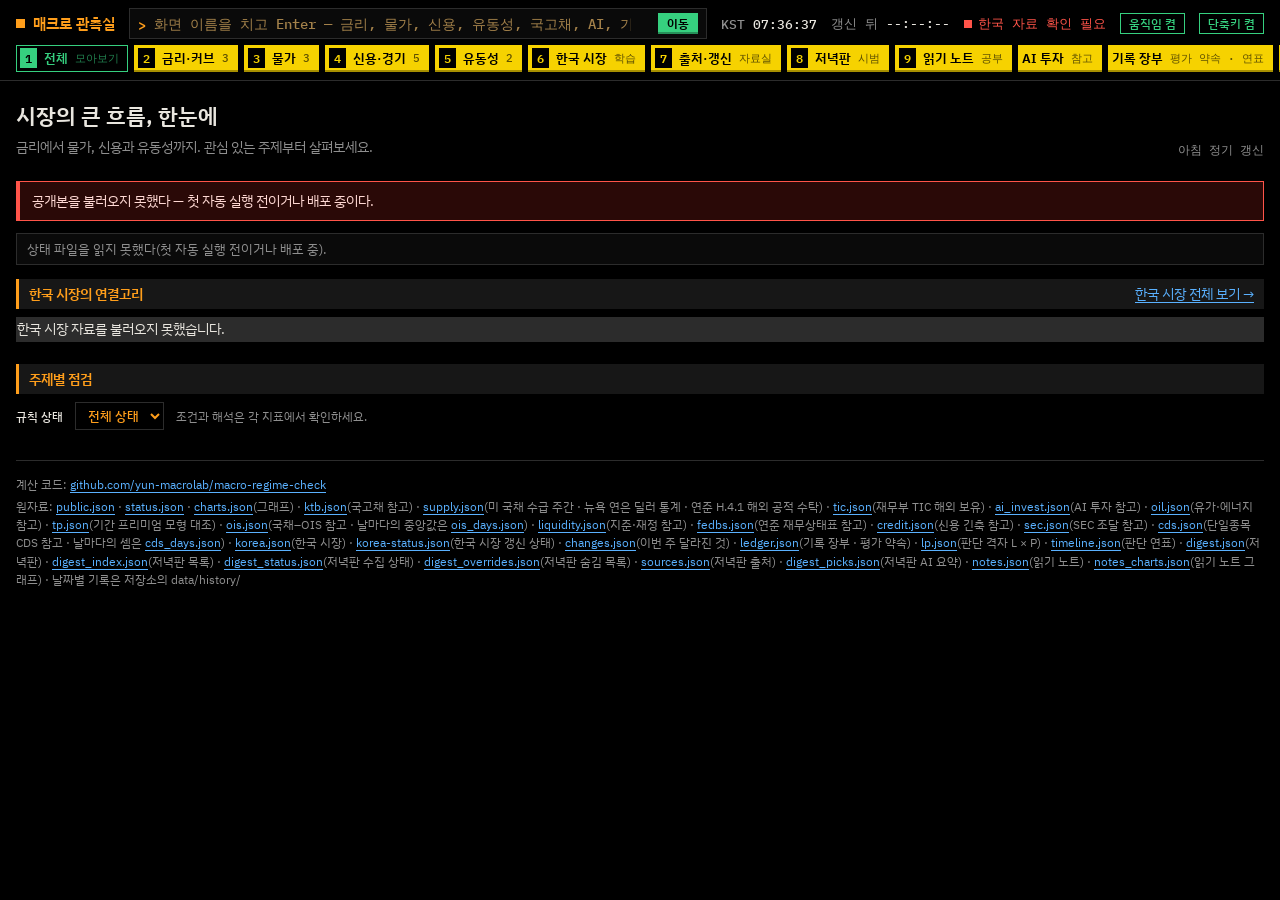
==== commit 9f45b183: "공개: 수급 카드·TIC 2차 검토 반영(연도별 기록 판, 빈 행, 출처 표기, 자료 없음 안내) Co-Authored-By: Claude Opus 5.5 <noreply@anth" ====
--- a/site/index.html
+++ b/site/index.html
@@ -177,7 +177,7 @@
   <footer>
     <div id="attribution"></div>
     <p>계산 코드: <a href="https://github.com/yun-macrolab/macro-regime-check">github.com/yun-macrolab/macro-regime-check</a></p>
-    <p>원자료: <a href="data/public.json">public.json</a> · <a href="data/status.json">status.json</a> · <a href="data/charts.json">charts.json</a>(그래프) · <a href="data/ktb.json">ktb.json</a>(국고채 참고) · <a href="data/supply.json">supply.json</a>(미 국채 수급 · 뉴욕 연은 주간) · <a href="data/tic.json">tic.json</a>(재무부 TIC 해외 보유) · <a href="data/ai_invest.json">ai_invest.json</a>(AI 투자 참고) · <a href="data/oil.json">oil.json</a>(유가·에너지 참고) · <a href="data/tp.json">tp.json</a>(기간 프리미엄 모형 대조) · <a href="data/ois.json">ois.json</a>(국채–OIS 참고 · 날마다의 중앙값은 <a href="data/ois_days.json">ois_days.json</a>) · <a href="data/liquidity.json">liquidity.json</a>(지준·재정 참고) · <a href="data/fedbs.json">fedbs.json</a>(연준 재무상태표 참고) · <a href="data/credit.json">credit.json</a>(신용 긴축 참고) · <a href="data/sec.json">sec.json</a>(SEC 조달 참고) · <a href="data/cds.json">cds.json</a>(단일종목 CDS 참고 · 날마다의 셈은 <a href="data/cds_days.json">cds_days.json</a>) · <a href="data/korea.json">korea.json</a>(한국 시장) · <a href="data/korea-status.json">korea-status.json</a>(한국 시장 갱신 상태) · <a href="data/changes.json">changes.json</a>(이번 주 달라진 것) · <a href="data/ledger.json">ledger.json</a>(기록 장부 · 평가 약속) · <a href="data/lp.json">lp.json</a>(판단 격자 L × P) · <a href="data/timeline.json">timeline.json</a>(판단 연표) · <a href="data/digest.json">digest.json</a>(저녁판) · <a href="data/digest_index.json">digest_index.json</a>(저녁판 목록) · <a href="data/digest_status.json">digest_status.json</a>(저녁판 수집 상태) · <a href="data/digest_overrides.json">digest_overrides.json</a>(저녁판 숨김 목록) · <a href="data/sources.json">sources.json</a>(저녁판 출처) · <a href="data/digest_picks.json">digest_picks.json</a>(저녁판 AI 요약) · <a href="data/notes.json">notes.json</a>(읽기 노트) · <a href="data/notes_charts.json">notes_charts.json</a>(읽기 노트 그래프) · 날짜별 기록은 저장소의 data/history/</p>
+    <p>원자료: <a href="data/public.json">public.json</a> · <a href="data/status.json">status.json</a> · <a href="data/charts.json">charts.json</a>(그래프) · <a href="data/ktb.json">ktb.json</a>(국고채 참고) · <a href="data/supply.json">supply.json</a>(미 국채 수급 주간 · 뉴욕 연은 딜러 통계 · 연준 H.4.1 해외 공적 수탁) · <a href="data/tic.json">tic.json</a>(재무부 TIC 해외 보유) · <a href="data/ai_invest.json">ai_invest.json</a>(AI 투자 참고) · <a href="data/oil.json">oil.json</a>(유가·에너지 참고) · <a href="data/tp.json">tp.json</a>(기간 프리미엄 모형 대조) · <a href="data/ois.json">ois.json</a>(국채–OIS 참고 · 날마다의 중앙값은 <a href="data/ois_days.json">ois_days.json</a>) · <a href="data/liquidity.json">liquidity.json</a>(지준·재정 참고) · <a href="data/fedbs.json">fedbs.json</a>(연준 재무상태표 참고) · <a href="data/credit.json">credit.json</a>(신용 긴축 참고) · <a href="data/sec.json">sec.json</a>(SEC 조달 참고) · <a href="data/cds.json">cds.json</a>(단일종목 CDS 참고 · 날마다의 셈은 <a href="data/cds_days.json">cds_days.json</a>) · <a href="data/korea.json">korea.json</a>(한국 시장) · <a href="data/korea-status.json">korea-status.json</a>(한국 시장 갱신 상태) · <a href="data/changes.json">changes.json</a>(이번 주 달라진 것) · <a href="data/ledger.json">ledger.json</a>(기록 장부 · 평가 약속) · <a href="data/lp.json">lp.json</a>(판단 격자 L × P) · <a href="data/timeline.json">timeline.json</a>(판단 연표) · <a href="data/digest.json">digest.json</a>(저녁판) · <a href="data/digest_index.json">digest_index.json</a>(저녁판 목록) · <a href="data/digest_status.json">digest_status.json</a>(저녁판 수집 상태) · <a href="data/digest_overrides.json">digest_overrides.json</a>(저녁판 숨김 목록) · <a href="data/sources.json">sources.json</a>(저녁판 출처) · <a href="data/digest_picks.json">digest_picks.json</a>(저녁판 AI 요약) · <a href="data/notes.json">notes.json</a>(읽기 노트) · <a href="data/notes_charts.json">notes_charts.json</a>(읽기 노트 그래프) · 날짜별 기록은 저장소의 data/history/</p>
   </footer>
 </main>
 <script src="charts.js"></script>
@@ -482,19 +482,35 @@
 }
 // 읽는 법의 흐름도 바로 뒤 한 줄 — 수급 숫자(딜러 재고 · 해외 공적 수탁 · 재무부 TIC 해외 보유)는 금리·커브 묶음의 '미 국채 수급' 카드
 // (site/supply.js)에만 있다(2026-11-19 운영자 결정 '1번 카드로 꺼내고 TIC도 추가해' — 전엔 이 자리의 '수급 참고' 칸이었다). 카드가 그려진
-// 화면(전체·금리·커브 — 이 규칙 카드가 보이는 두 화면)이면 주소를 바꾸지 않고 그 카드 제목으로 내려간다
-function supplyPointer() {
-  const to = el("a", { href: "#rates" }, "‘미 국채 수급 — 딜러 재고 · 해외 보유’ 카드");
+// 화면(전체·금리·커브 — 이 규칙 카드가 보이는 두 화면)이면 주소를 바꾸지 않고 그 카드 제목으로 내려간다.
+// 카드를 두지 못했으면(두 자료 파일 모두 없거나 깨짐) 링크 없이 '지금은 자료 없음'으로 바꾼다(2026-11-19 2차 검토 반영 — 전엔 없는 카드를
+// 가리키는 링크가 남았다). 규칙 카드가 자료보다 먼저 그려지므로 supplyCardDone이 그린 뒤에 고친다
+const SUPPLY_POINTER = ["흐름도에서 TFP로 가는 요인 가운데 둘(딜러 재고, 해외 공적 수요)의 숫자는 같은 묶음 아래 ",
+  "‘미 국채 수급 — 딜러 재고 · 해외 보유’ 카드"];
+let supplyCardShown = null;                                        // null — 아직 그리기 전 · true · false(카드 없음)
+function fillSupplyPointer(p) {
+  if (supplyCardShown === false) {
+    p.replaceChildren(SUPPLY_POINTER[0] + SUPPLY_POINTER[1] + "에 싣습니다 — 지금은 자료 없음(판정에 쓰지 않음).");
+    return p;
+  }
+  const to = el("a", { href: "#rates" }, SUPPLY_POINTER[1]);
   to.addEventListener("click", ev => {
     const card = document.getElementById("supply-title");
-    if (!card || !card.offsetParent) return;                       // 카드가 없으면 금리·커브 화면으로
+    if (!card || !card.offsetParent) return;                       // 카드가 보이지 않는 화면이면 금리·커브 화면으로
     ev.preventDefault();
     card.setAttribute("tabindex", "-1");
     card.scrollIntoView({ block: "start" });
     card.focus({ preventScroll: true });
   });
-  return el("p", { class: "guide-pointer" }, "흐름도에서 TFP로 가는 요인 가운데 둘(딜러 재고, 해외 공적 수요)의 숫자는 같은 묶음 아래 ",
-    to, "에 있습니다(판정에 쓰지 않음).");
+  p.replaceChildren(SUPPLY_POINTER[0], to, "에 있습니다(판정에 쓰지 않음).");
+  return p;
+}
+function supplyPointer() {
+  return fillSupplyPointer(el("p", { class: "guide-pointer supply-pointer" }));
+}
+function supplyCardDone(shown) {
+  supplyCardShown = shown === true;
+  if (!supplyCardShown) for (const p of document.querySelectorAll(".supply-pointer")) fillSupplyPointer(p);
 }
 let activeView = "all", ruleState = "all", publicData = null;
 const available = { overview: false, korea: false, snapshot: false, loaded: false, monitor: false, ai: false, regime: false,
@@ -1001,10 +1017,13 @@
   // 국채–OIS 스프레드(par, 2026-11-15) — 금리·커브 묶음에서 기간 프리미엄 모형 대조 바로 뒤의 자리
   try { if (isObj(ois) && window.OisCard) window.OisCard.render(ois.value); }
   catch (e) { /* 참고 카드가 깨져도 규칙 점검 화면은 그대로 */ }
-  // 미 국채 수급(2026-11-19) — 금리·커브 묶음에서 국채–OIS 바로 뒤의 자리. 주간(supply.json · 뉴욕 연은)과 월간(tic.json · 재무부 TIC)은
-  // 카드 안에서 따로 — 한쪽이 없거나 깨졌으면 그쪽만 '자료 없음', 둘 다 없으면 카드를 두지 않는다
-  try { if ((isObj(sp) || isObj(tic)) && window.SupplyCard) window.SupplyCard.render(isObj(sp) ? sp.value : null, isObj(tic) ? tic.value : null); }
-  catch (e) { /* 참고 카드가 깨져도 규칙 점검 화면은 그대로 */ }
+  // 미 국채 수급(2026-11-19) — 금리·커브 묶음에서 국채–OIS 바로 뒤의 자리. 주간(supply.json · 뉴욕 연은 딜러 통계 · 연준 H.4.1 해외 공적
+  // 수탁)과 월간(tic.json · 재무부 TIC)은 카드 안에서 따로 — 한쪽이 없거나 깨졌으면 그쪽만 '자료 없음', 둘 다 없으면 카드를 두지 않고
+  // 기간 프리미엄 읽는 법의 가리키는 줄을 '지금은 자료 없음'으로
+  let supplyShown = false;
+  try { if ((isObj(sp) || isObj(tic)) && window.SupplyCard) supplyShown = window.SupplyCard.render(isObj(sp) ? sp.value : null, isObj(tic) ? tic.value : null) === true; }
+  catch (e) { supplyShown = false; /* 참고 카드가 깨져도 규칙 점검 화면은 그대로 */ }
+  try { supplyCardDone(supplyShown); } catch (e) { /* 가리키는 줄만 그대로 */ }
   try { if (isObj(liq) && window.LiquidityCard) window.LiquidityCard.render(liq.value); }
   catch (e) { /* 참고 카드가 깨져도 규칙 점검 화면은 그대로 */ }
   // 연준 재무상태표(H.4.1 주간, 2026-11-03) — 유동성 묶음에서 지준·재정 카드 바로 뒤의 자리
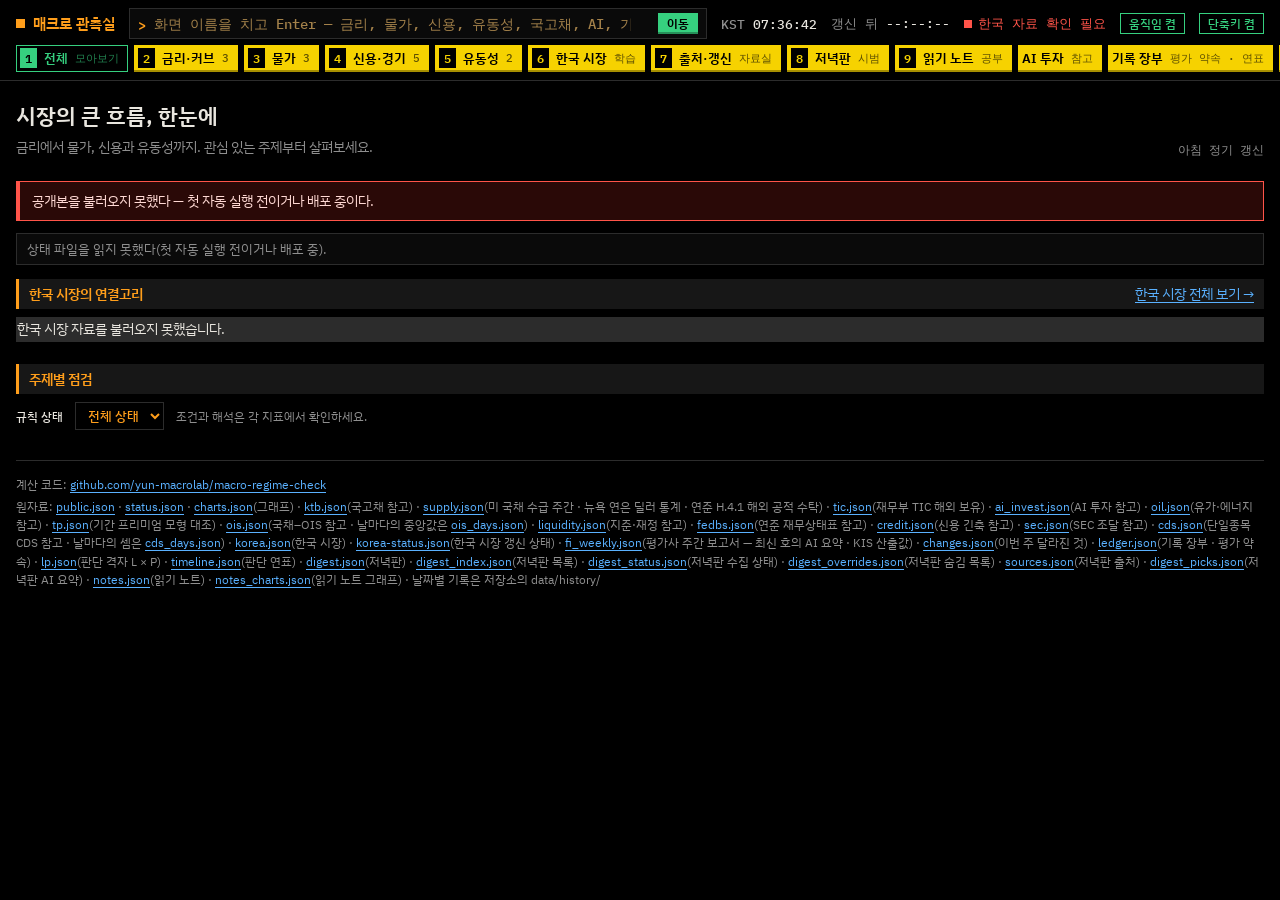
==== commit a76d1239: "fi_weekly: 평가사 주간 보고서 — KIS·KAP 최신 호의 AI 요약과 KIS 산출값 열 칸 운영자 결정('조건 붙여 싣기' · '둘 다 자동으로 받기', 2026-11-" ====
--- a/site/index.html
+++ b/site/index.html
@@ -110,6 +110,11 @@
     <div id="korea-oil" class="panel korea-oil" hidden aria-label="Brent·두바이 × 원/달러 참고"></div>
     <div id="korea-market-notices" class="notices"></div>
   </section>
+  <!-- 평가사 주간 보고서(fiweekly.js ← data/fi_weekly.json, 운영자 PC의 저녁 예약 작업이 올린다) — 한국 시장 화면 세 칸 모두 -->
+  <section id="fiweekly-wrap" hidden aria-labelledby="fiweekly-title">
+    <div class="section-heading"><h2 id="fiweekly-title">평가사 주간 보고서</h2><span class="reference-label">평가사 산출값 · AI 요약 · 규칙 판정 제외</span></div>
+    <div id="fiweekly-body"></div>
+  </section>
   <p id="korea-empty" class="empty-state" hidden>국고채 민평 참고 자료를 불러오지 못했습니다. 자료가 갱신된 뒤 다시 확인해 주세요.</p>
   <section id="ktb-wrap" hidden>
     <div class="section-heading"><h2>국고채 민평 참고</h2><span class="reference-label">채널 자료 · 규칙 판정 제외</span></div>
@@ -162,6 +167,7 @@
     <article><h3>미국 공개 자료 (FRED 경유)</h3><p>FRED를 통해 연방준비제도·뉴욕 연은·BEA·BLS 등의 자료를 받습니다. FRED는 자료를 제공하는 창구이며, 원 발행기관은 지표마다 다릅니다. 민간 지수 3개(S&amp;P 500 · ICE BofA HY·IG OAS)는 재배포가 제한돼 값은 싣지 않고 판정과 자료 상태, 레짐 점검 참고의 S&amp;P 500 13주 방향(상승·하락·보합)과 IG OAS 전환 경계(ON/OFF)만 보여 줍니다. Moody's Baa−10년(BAA10Y)은 FRED가 'Copyrighted: Citation Required'로 표시하지만 Moody's 고지가 재배포를 막는 회색 지대입니다. 2026-10-30 운영자 결정(위험을 알고 받아들임)으로 수준·12개월 저점 대비·1990년 이후 분위를 FRED 권장 인용·Moody's 고지와 함께 신용 스프레드 카드에 싣습니다(시세 띠에는 싣지 않습니다). 금리·커브 화면 ‘미 국채 수급’ 카드(판정 제외)의 주간 부분은 FRED의 WMTSECL1과, 뉴욕 연은에서 직접 받는 프라이머리 딜러 통계를 씁니다. AI 투자 참고(판정 제외)는 BEA·Census·BLS·연준·재무부(HQM 회사채 곡선)의 공개 통계(FRED 경유 — 사모대출 줄의 연준 Z.1 시리즈는 FRED에 이용 조건 표시가 없어 연준의 공공 자료 원칙에 기대어 출처와 함께 싣습니다)와, 재배포가 제한된 Nasdaq·S&amp;P 지수로 계산한 상관·회귀 계수만 씁니다(지수 값·수익률은 싣지 않습니다). 물가 묶음의 유가·에너지 참고(판정 제외)는 EIA·BLS·BEA·연준의 공개 통계, 세인트루이스 연은의 5년 BEI·5년 뒤 5년(출처 표기 조건)과 IMF의 두바이 유가(저작권 표시 — 출처와 함께, 원화 환산은 이 사이트의 계산)를 씁니다. 유동성 묶음의 지준·재정 참고는 연준·재무부·BEA의 공개 통계, 연준 재무상태표 참고(H.4.1 주간)는 연준 이사회 H.4.1·IORB와 BEA GDP(공공 자료)에 뉴욕 연은 SOFR·상시 레포·익일물 역레포(FRED 'Copyrighted: Citation Required' — FRED 권장 인용과 뉴욕 연은 이용약관의 고지를 카드에 함께, SOFR − IORB 차는 이 사이트의 계산 — 그 카드의 지준 관리 매입(RMP) 칸의 계획 금액·운영 결과는 FRED 밖, 아래 — 그 칸의 RMP 시작 뒤 지준 나눔과 규칙 하한의 달러 크기는 같은 H.4.1 열·GDP로 이 사이트가 계산), 신용 긴축 참고는 연준 SLOOS·시카고 연은 NFCI 신용 하위 지수(출처 표기 조건)·BEA·연준 Z.1(회사채 순발행과 그것을 사들인 부문 포함), 신용 스트레스 칸의 연준 이사회 EBP(공공 영역)·뉴욕 연은 CMDI(뉴욕 연은 이용약관 — 둘 다 FRED 밖에서 직접 받습니다)와, 나스닥100·AI 지수의 252영업일 고점 대비 정수 낙폭 %·구간·날짜를 씁니다(지수 값·고점·수익률 없이, 저작권 표시·FRED 권장 인용과 함께 — 2026-10-30 운영자 결정, 회색 지대). Baa−10년 값과 정수 낙폭 %는 그래프·날짜별 기록(data/history/)에는 넣지 않지만, 봇이 날마다 커밋하는 public.json·credit.json의 git 기록에는 지난 날의 값이 남습니다(운영자가 같은 결정에서 받아들임).</p></article>
     <article><h3>FRED 밖의 공개 자료</h3><p>기간 프리미엄 모형 대조의 ACM 추정치(Adrian·Crump·Moench)는 뉴욕 연은 웹 사이트에서 직접 받고, 변화·z·몫은 이 사이트가 계산합니다. 금리·커브 화면 ‘미 국채 수급’ 카드의 월간 부분(2026-11-19)은 미 재무부 TIC(Treasury International Capital) 시스템의 표 ‘Major Foreign Holders of Treasury Securities’(ticdata.treasury.gov — 미국 정부 공공 자료)와 그 연도별 기록 파일에서 월말 보유 잔액을 옮기고, 1개월·12개월 변화와 비중은 이 사이트가 계산합니다. 숫자는 주로 미국 안의 보관 기관·증권사가 보고한 것이고, 나라는 그들이 아는 보유자(또는 국채를 맡긴 해외 보관 기관)의 소재지라 실제 주인의 나라와 다를 수 있으며, 잔액의 변화는 사고판 양(순매입)이 아닙니다. 신용 긴축 카드의 기업별 조달·조달 흐름·재무상태 잔액 줄은 SEC EDGAR XBRL API(data.sec.gov)의 공시 숫자로 이 사이트가 분기·달력 분기 합·잔액 합계를 계산합니다. 단일종목 CDS는 DTCC Data Repository (U.S.) LLC가 SEC 규칙(Reg SBSR)으로 공개하는 증권기반 스와프 거래 보고의 하루 파일에서 이름별 새 거래 수와 5년 호가 중앙값만 셉니다 — DTCC 쪽 보고만이고, 체결 스프레드라 호가 중간값이 아니며, 다음 날 이후 취소된 거래는 빼지 못합니다. 금리·커브 화면의 국채–OIS 카드(2026-11-15)는 같은 회사가 CFTC 규칙(17 CFR Part 43)으로 공개하는 금리 스와프 거래 보고의 하루 파일에서 SOFR OIS 새 거래의 만기별 고정금리 중앙값만 남기고, FRED의 재무부 par 금리(DGS2·DGS5·DGS10·DGS30, 연준 이사회 H.15 — 공공 자료)에서 뺍니다 — 2026-11-15 운영자가 DTCC 이용 약관을 확인한 뒤 싣고, DTCC 쪽 보고만이며, 체결된 거래라 호가 중간값이 아니고, 다음 날 이후 취소된 거래는 빼지 못합니다. 연준 재무상태표 카드의 지준 관리 매입(RMP) 칸은 뉴욕 연은에서 직접 받습니다(newyorkfed.org 이용약관 — 기본 출처·관계없음 고지와 권장 인용을 카드에 함께). 계획 금액은 뉴욕 연은 'Treasury Securities Operational Details' 페이지(www.newyorkfed.org)의 월 일정 창 계획 문장에서 정해 둔 꼴만 옮긴 재투자·RMP 금액이고, 계획이지 실제 매입이 아닙니다. 누적·묶음·연속 창 수는 그 금액으로 이 사이트가 셈한 값이고, 운영 결과 대조는 뉴욕 연은 Markets API(markets.newyorkfed.org)의 국채 운영 결과를 받아 월 일정 창의 매입 합에서 그 달 MBS 상환(연준 H.4.1 WSHOMCB, FRED 경유)을 뺀 이 사이트의 셈이며 공식 수치가 아닙니다(카드에는 계획과의 차 한 줄만). 같은 카드의 '연준 대차대조표 정책 — 1차 출처' 칸은 연준·뉴욕 연은 원문의 짧은 인용과 출처 주소(글자)입니다. 기관의 로고·인장은 쓰지 않습니다.</p></article>
     <article><h3>싣지 않는 것</h3><p>ICE BofA 회사채 OAS(등급별·장기·HY·IG)의 값과 그 값으로 되살릴 수 있는 등급 간 차이·변화, S&amp;P 500의 값·수익률·13주 변화 %, Nasdaq 지수의 값·수익률·고점·낙폭 시계열은 재배포 조건 때문에 싣지 않습니다. ICE 지수로 정한 ON/OFF·충족 여부와 S&amp;P 500 13주 변화의 방향은 싣습니다. 운영자의 비공개 ICE 등급별 스프레드 사다리 자리는 공개 자료(연준 이사회 EBP·뉴욕 연은 CMDI)로 대신합니다. 거래 식별자·RED 코드 같은 원 행의 식별 정보도 싣지 않습니다.</p></article>
+    <article><h3>평가사 주간 보고서</h3><p>한국 시장 화면 아래 절은 두 채권 평가사가 누리집에 공개한 주간 보고서(KIS자산평가 ‘KIS WEEKLY’ — bond.co.kr, 한국자산평가 ‘Fixed Income Weekly’ — koreaap.com)의 최신 호 하나씩을 운영자 PC가 받아, AI가 보고서의 요약 쪽만 읽고 쓴 두세 문장(보고서의 문장이 아닙니다)과 KIS 보고서에 적힌 평가사 산출값 열 칸(IRS · CRS 1·3년, 스왑 스프레드 · 베이시스는 그 값으로 이 사이트가 뺀 것, AA- · A- 회사채 3년 크레딧 스프레드)을 싣습니다. 두 회사와 맺은 계약은 없고(2026-11-23 운영자 결정 — 출처 · 호수 · 링크를 밝히고, 지난 호는 남기지 않고, 요청이 있으면 바로 내립니다), 한국자산평가 보고서는 표지에 배포 금지 문구가 있어 숫자를 싣지 않습니다. PDF와 보고서의 글은 저장하지 않습니다. 규칙 판정에는 쓰지 않습니다.</p></article>
     <article><h3>한국 금리 참고 자료</h3><p>KB증권 리서치본부 채권크레딧팀이 공개 텔레그램 채널에 올리는 일일동향 글에서 옮긴 금리입니다(기준: 민평3사 — 민간 채권평가사 세 곳 평균). 공개 통계가 아니며 규칙 판정에는 쓰지 않습니다. 게시일과 금리 기준일을 구분해 읽습니다.</p></article>
     <article><h3>시나리오 이름표와 해석 구절</h3><p>규칙 카드의 시나리오 이름표(A~D)·해석 구절과 ‘레짐 점검 참고’(국면 후보·전환 경계·손으로 보는 항목), ‘미 국채 수급’ 카드의 ⚠ 줄 끝 구절은 운영자가 개인 월간 점검에 적어 둔 메모를 옮긴 참고입니다. 첫 화면 ‘판단 격자 L × P’의 칸 이름 16개와 미리 적어 둔 기대도 운영자의 비공개 측정 도구에 적힌 메모이고, 상태와 칸은 이 사이트가 FRED 공개 통계로 다시 계산합니다. 참고 카드의 ‘측정 기록’ 줄(신용 긴축 단계와 그 가설·경로 숫자, 기간 프리미엄 주간 점수와 모형 대조, 유가 방향 상태별 평균, 지준·재정의 상관, AI 고유 몫)도 운영자가 과거 자료로 잰 값을 옮긴 것입니다. ‘기록 장부’ 화면 ‘판단 연표’의 듀레이션·커브 판정(O/W·U/W·Neutral·Flattening·Steepening 등)과 Total·고친 칸·국면 FLAG는 운영자가 공개 기록 저장소(yun-macrolab/macro-notes-automation)에 올린 주간 기록에서 옮긴 운영자의 기록이고, 투자 판단·권유가 아닙니다. 예측이 아니고, 이름표·구절·단계·점수의 예측력은 검증하지 않았습니다. 규칙의 충족 여부는 규칙 문장만으로 정해집니다.</p></article>
     <article><h3>이 사이트의 계산값</h3><p>증가율·3개월 변화·상관·비율·국고채 금리차와 규칙 판정, 기록 장부의 규칙 전환 뒤와 판단 연표의 주간 판정 뒤 금리 변화·평균을 뺀 값은 원자료를 바탕으로 계산합니다. 원 발행기관의 시장 전망을 뜻하지 않습니다.</p></article>
@@ -177,11 +183,12 @@
   <footer>
     <div id="attribution"></div>
     <p>계산 코드: <a href="https://github.com/yun-macrolab/macro-regime-check">github.com/yun-macrolab/macro-regime-check</a></p>
-    <p>원자료: <a href="data/public.json">public.json</a> · <a href="data/status.json">status.json</a> · <a href="data/charts.json">charts.json</a>(그래프) · <a href="data/ktb.json">ktb.json</a>(국고채 참고) · <a href="data/supply.json">supply.json</a>(미 국채 수급 주간 · 뉴욕 연은 딜러 통계 · 연준 H.4.1 해외 공적 수탁) · <a href="data/tic.json">tic.json</a>(재무부 TIC 해외 보유) · <a href="data/ai_invest.json">ai_invest.json</a>(AI 투자 참고) · <a href="data/oil.json">oil.json</a>(유가·에너지 참고) · <a href="data/tp.json">tp.json</a>(기간 프리미엄 모형 대조) · <a href="data/ois.json">ois.json</a>(국채–OIS 참고 · 날마다의 중앙값은 <a href="data/ois_days.json">ois_days.json</a>) · <a href="data/liquidity.json">liquidity.json</a>(지준·재정 참고) · <a href="data/fedbs.json">fedbs.json</a>(연준 재무상태표 참고) · <a href="data/credit.json">credit.json</a>(신용 긴축 참고) · <a href="data/sec.json">sec.json</a>(SEC 조달 참고) · <a href="data/cds.json">cds.json</a>(단일종목 CDS 참고 · 날마다의 셈은 <a href="data/cds_days.json">cds_days.json</a>) · <a href="data/korea.json">korea.json</a>(한국 시장) · <a href="data/korea-status.json">korea-status.json</a>(한국 시장 갱신 상태) · <a href="data/changes.json">changes.json</a>(이번 주 달라진 것) · <a href="data/ledger.json">ledger.json</a>(기록 장부 · 평가 약속) · <a href="data/lp.json">lp.json</a>(판단 격자 L × P) · <a href="data/timeline.json">timeline.json</a>(판단 연표) · <a href="data/digest.json">digest.json</a>(저녁판) · <a href="data/digest_index.json">digest_index.json</a>(저녁판 목록) · <a href="data/digest_status.json">digest_status.json</a>(저녁판 수집 상태) · <a href="data/digest_overrides.json">digest_overrides.json</a>(저녁판 숨김 목록) · <a href="data/sources.json">sources.json</a>(저녁판 출처) · <a href="data/digest_picks.json">digest_picks.json</a>(저녁판 AI 요약) · <a href="data/notes.json">notes.json</a>(읽기 노트) · <a href="data/notes_charts.json">notes_charts.json</a>(읽기 노트 그래프) · 날짜별 기록은 저장소의 data/history/</p>
+    <p>원자료: <a href="data/public.json">public.json</a> · <a href="data/status.json">status.json</a> · <a href="data/charts.json">charts.json</a>(그래프) · <a href="data/ktb.json">ktb.json</a>(국고채 참고) · <a href="data/supply.json">supply.json</a>(미 국채 수급 주간 · 뉴욕 연은 딜러 통계 · 연준 H.4.1 해외 공적 수탁) · <a href="data/tic.json">tic.json</a>(재무부 TIC 해외 보유) · <a href="data/ai_invest.json">ai_invest.json</a>(AI 투자 참고) · <a href="data/oil.json">oil.json</a>(유가·에너지 참고) · <a href="data/tp.json">tp.json</a>(기간 프리미엄 모형 대조) · <a href="data/ois.json">ois.json</a>(국채–OIS 참고 · 날마다의 중앙값은 <a href="data/ois_days.json">ois_days.json</a>) · <a href="data/liquidity.json">liquidity.json</a>(지준·재정 참고) · <a href="data/fedbs.json">fedbs.json</a>(연준 재무상태표 참고) · <a href="data/credit.json">credit.json</a>(신용 긴축 참고) · <a href="data/sec.json">sec.json</a>(SEC 조달 참고) · <a href="data/cds.json">cds.json</a>(단일종목 CDS 참고 · 날마다의 셈은 <a href="data/cds_days.json">cds_days.json</a>) · <a href="data/korea.json">korea.json</a>(한국 시장) · <a href="data/korea-status.json">korea-status.json</a>(한국 시장 갱신 상태) · <a href="data/fi_weekly.json">fi_weekly.json</a>(평가사 주간 보고서 — 최신 호의 AI 요약 · KIS 산출값) · <a href="data/changes.json">changes.json</a>(이번 주 달라진 것) · <a href="data/ledger.json">ledger.json</a>(기록 장부 · 평가 약속) · <a href="data/lp.json">lp.json</a>(판단 격자 L × P) · <a href="data/timeline.json">timeline.json</a>(판단 연표) · <a href="data/digest.json">digest.json</a>(저녁판) · <a href="data/digest_index.json">digest_index.json</a>(저녁판 목록) · <a href="data/digest_status.json">digest_status.json</a>(저녁판 수집 상태) · <a href="data/digest_overrides.json">digest_overrides.json</a>(저녁판 숨김 목록) · <a href="data/sources.json">sources.json</a>(저녁판 출처) · <a href="data/digest_picks.json">digest_picks.json</a>(저녁판 AI 요약) · <a href="data/notes.json">notes.json</a>(읽기 노트) · <a href="data/notes_charts.json">notes_charts.json</a>(읽기 노트 그래프) · 날짜별 기록은 저장소의 data/history/</p>
   </footer>
 </main>
 <script src="charts.js"></script>
 <script src="korea.js"></script>
+<script src="fiweekly.js"></script>
 <script src="evening.js"></script>
 <script src="notes.js"></script>
 <script src="ai_invest.js"></script>
@@ -514,7 +521,7 @@
 }
 let activeView = "all", ruleState = "all", publicData = null;
 const available = { overview: false, korea: false, snapshot: false, loaded: false, monitor: false, ai: false, regime: false,
-  aiCredit: false, changes: false, timeline: false, ledger: false, lp: false };
+  aiCredit: false, changes: false, timeline: false, ledger: false, lp: false, fiweekly: false };
 
 function renderRule(r, chart, health) {
   const obs = el("dl", { class: "observations" });
@@ -607,6 +614,7 @@
   document.getElementById("overview-wrap").hidden = !(available.overview && ["all","rates"].includes(activeView));
   document.getElementById("ktb-wrap").hidden = !(available.korea && ["all","korea"].includes(activeView));
   document.getElementById("korea-empty").hidden = activeView !== "korea" || available.korea || !available.loaded;
+  document.getElementById("fiweekly-wrap").hidden = !(available.fiweekly && (activeView === "korea" || activeView.startsWith("korea-")));
   document.getElementById("ai-teaser").hidden = !(available.ai && activeView === "all");
   document.getElementById("ai-wrap").hidden = !(available.ai && activeView === "ai");
   document.getElementById("ai-empty").hidden = activeView !== "ai" || available.ai || !available.loaded;
@@ -977,12 +985,13 @@
 tick();
 applyView();
 (async () => {
-  const [st, pub, ch, kt, kr, ks, sp, ai, oil, tp, liq, cr, sc, cds, fbs, ois, chg, led, lp, tl, tic] = await Promise.allSettled([getJson("data/status.json"),
+  const [st, pub, ch, kt, kr, ks, sp, ai, oil, tp, liq, cr, sc, cds, fbs, ois, chg, led, lp, tl, tic, fiw] = await Promise.allSettled([getJson("data/status.json"),
     getJson("data/public.json"), getJson("data/charts.json"), getJson("data/ktb.json"), getJson("data/korea.json"),
     getJson("data/korea-status.json"), getJson("data/supply.json"), getJson("data/ai_invest.json"), getJson("data/oil.json"),
     getJson("data/tp.json"), getJson("data/liquidity.json"), getJson("data/credit.json"), getJson("data/sec.json"),
     getJson("data/cds.json"), getJson("data/fedbs.json"), getJson("data/ois.json"), getJson("data/changes.json"),
-    getJson("data/ledger.json"), getJson("data/lp.json"), getJson("data/timeline.json"), getJson("data/tic.json")]);
+    getJson("data/ledger.json"), getJson("data/lp.json"), getJson("data/timeline.json"), getJson("data/tic.json"),
+    getJson("data/fi_weekly.json")]);
   // 그래프 자료가 없거나 깨졌으면 그래프 없이 지금 화면 그대로
   const charts = ch.status === "fulfilled" && ch.value && typeof ch.value === "object" ? ch.value : null;
   const isObj = x => x.status === "fulfilled" && x.value && typeof x.value === "object";
@@ -1045,6 +1054,9 @@
   // 파일이 없거나 깨졌으면 그 절만 없다(기록 장부는 그대로)
   try { if (isObj(tl) && window.TimelineView) available.timeline = window.TimelineView.render(tl.value) === true; }
   catch (e) { available.timeline = false; /* 판단 연표 절만 뺀다 */ }
+  // 평가사 주간 보고서(2026-11-23) — 한국 시장 화면의 지표 아래 절. 파일이 없거나 깨졌으면 그 절만 없다
+  try { if (isObj(fiw) && window.FiWeekly) available.fiweekly = window.FiWeekly.render(fiw.value) === true; }
+  catch (e) { available.fiweekly = false; /* 평가사 주간 보고서 절만 뺀다 */ }
   try { renderTape(pub.status === "fulfilled" ? pub.value : null, charts); }
   catch (e) { /* 시세 띠가 없어도 화면은 그대로 */ }
   available.loaded = true;
--- a/site/dashboard.css
+++ b/site/dashboard.css
@@ -203,6 +203,20 @@
 table.ktb td { font: 500 13.5px var(--f-mono); }
 table.ktb td:nth-child(2) { color: var(--amber); font-size: 15px; }
 #ktb-head { margin: 0 0 8px; font-size: 12.5px; }
+/* ── 평가사 주간 보고서(참고, fiweekly.js) ── */
+#fiweekly-wrap { margin: 18px 0 0; }
+.fi-label { margin: 0 0 8px; font-size: 12px; }
+.fi-report > h3 { margin: 0 0 2px; font-size: 13.5px; }
+.fi-report > p.muted { margin: 0; font-size: 12px; }
+.fi-summary { margin: 8px 0; line-height: 1.65; }
+.fi-ai-tag { display: inline-block; margin-right: 6px; padding: 0 6px; background: var(--amber); color: var(--black); font: 600 11.5px/1.6 var(--f-text); white-space: nowrap; }
+.fi-numbers { display: flex; flex-wrap: wrap; gap: 6px 28px; align-items: flex-start; }
+.fi-numbers > p { flex: 1 1 100%; margin: 0; }
+table.fi-table th, table.fi-table td { padding: 4px 14px 4px 0; vertical-align: top; }
+table.fi-table thead th:first-child, table.fi-table tbody th { white-space: normal; }
+table.fi-table td, table.fi-table td:nth-child(2) { font-size: 13.5px; color: inherit; }
+table.fi-table td strong { display: block; color: var(--amber); font-weight: 600; }
+table.fi-table td small.fi-chg { display: block; font: 500 11px var(--f-text); color: var(--dim); }
 
 /* ── 규칙 카드 ── */
 .rule-toolbar { display: flex; flex-wrap: wrap; align-items: center; gap: 6px 12px; margin: 0 0 12px; font-size: 12px; color: var(--dim); }
@@ -572,6 +586,7 @@
 #category-nav a:focus-visible { outline-offset: -3px; }
 /* 강제 색(Windows 고대비) — 배경색·그림자로만 하던 구분을 테두리로. 실제 고대비 화면에서는 아직 확인하지 못했다 */
 @media (forced-colors: active) {
+  .fi-ai-tag { border: 1px solid CanvasText; }
   #category-nav a[aria-current] { outline: 2px solid Highlight; outline-offset: -3px; }
   .cmd input:focus-visible { outline: 2px solid Highlight; }
   .ch-key { forced-color-adjust: none; }
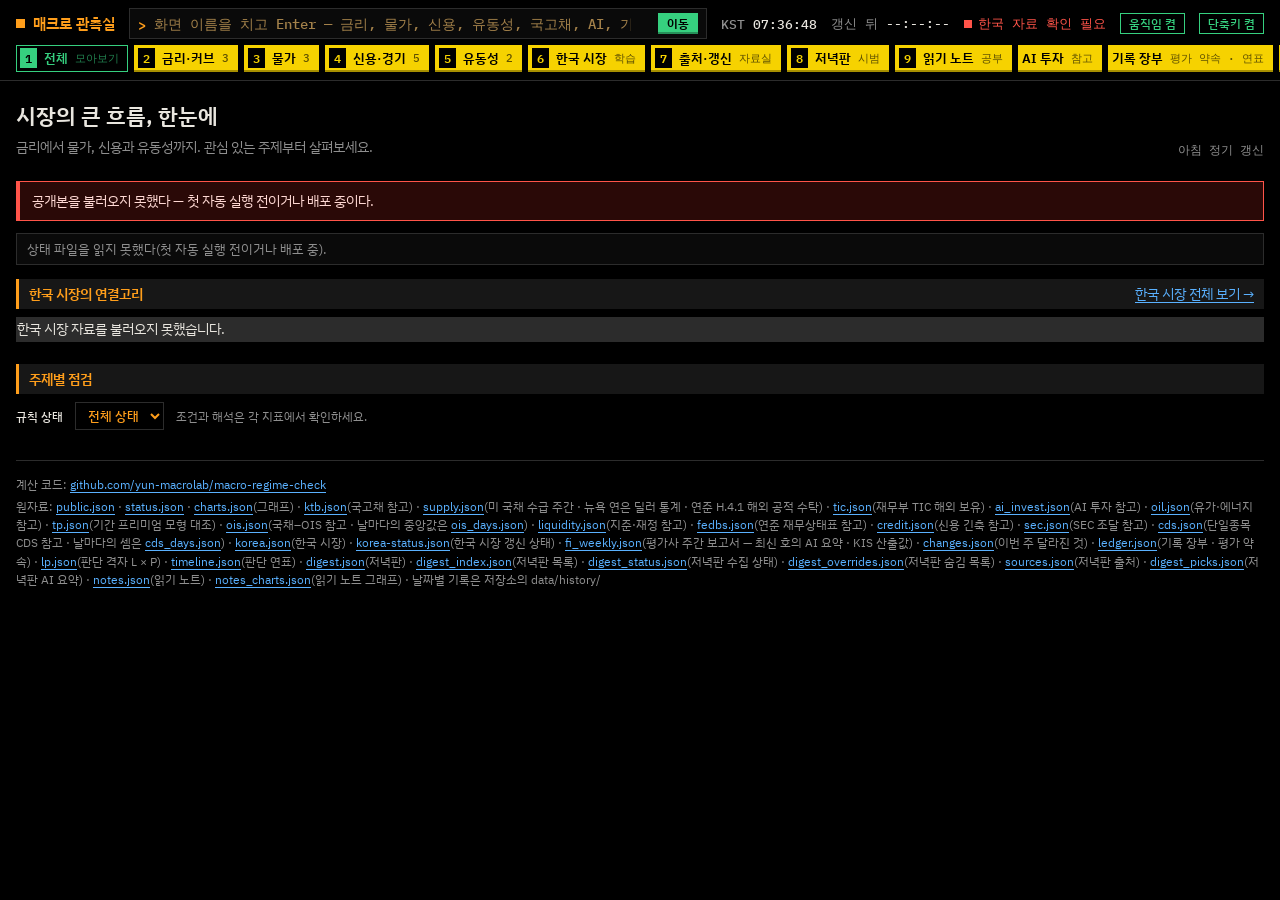
==== commit 626d7875: "fi_weekly: 한국자산평가 요약에도 숫자 — KIS와 같은 규칙 운영자 결정 'KIS와 같은 규칙으로 전부 허용'(2026-11-23). - 한국자산평가 전용 숫자 금지 검사" ====
--- a/site/index.html
+++ b/site/index.html
@@ -167,7 +167,7 @@
     <article><h3>미국 공개 자료 (FRED 경유)</h3><p>FRED를 통해 연방준비제도·뉴욕 연은·BEA·BLS 등의 자료를 받습니다. FRED는 자료를 제공하는 창구이며, 원 발행기관은 지표마다 다릅니다. 민간 지수 3개(S&amp;P 500 · ICE BofA HY·IG OAS)는 재배포가 제한돼 값은 싣지 않고 판정과 자료 상태, 레짐 점검 참고의 S&amp;P 500 13주 방향(상승·하락·보합)과 IG OAS 전환 경계(ON/OFF)만 보여 줍니다. Moody's Baa−10년(BAA10Y)은 FRED가 'Copyrighted: Citation Required'로 표시하지만 Moody's 고지가 재배포를 막는 회색 지대입니다. 2026-10-30 운영자 결정(위험을 알고 받아들임)으로 수준·12개월 저점 대비·1990년 이후 분위를 FRED 권장 인용·Moody's 고지와 함께 신용 스프레드 카드에 싣습니다(시세 띠에는 싣지 않습니다). 금리·커브 화면 ‘미 국채 수급’ 카드(판정 제외)의 주간 부분은 FRED의 WMTSECL1과, 뉴욕 연은에서 직접 받는 프라이머리 딜러 통계를 씁니다. AI 투자 참고(판정 제외)는 BEA·Census·BLS·연준·재무부(HQM 회사채 곡선)의 공개 통계(FRED 경유 — 사모대출 줄의 연준 Z.1 시리즈는 FRED에 이용 조건 표시가 없어 연준의 공공 자료 원칙에 기대어 출처와 함께 싣습니다)와, 재배포가 제한된 Nasdaq·S&amp;P 지수로 계산한 상관·회귀 계수만 씁니다(지수 값·수익률은 싣지 않습니다). 물가 묶음의 유가·에너지 참고(판정 제외)는 EIA·BLS·BEA·연준의 공개 통계, 세인트루이스 연은의 5년 BEI·5년 뒤 5년(출처 표기 조건)과 IMF의 두바이 유가(저작권 표시 — 출처와 함께, 원화 환산은 이 사이트의 계산)를 씁니다. 유동성 묶음의 지준·재정 참고는 연준·재무부·BEA의 공개 통계, 연준 재무상태표 참고(H.4.1 주간)는 연준 이사회 H.4.1·IORB와 BEA GDP(공공 자료)에 뉴욕 연은 SOFR·상시 레포·익일물 역레포(FRED 'Copyrighted: Citation Required' — FRED 권장 인용과 뉴욕 연은 이용약관의 고지를 카드에 함께, SOFR − IORB 차는 이 사이트의 계산 — 그 카드의 지준 관리 매입(RMP) 칸의 계획 금액·운영 결과는 FRED 밖, 아래 — 그 칸의 RMP 시작 뒤 지준 나눔과 규칙 하한의 달러 크기는 같은 H.4.1 열·GDP로 이 사이트가 계산), 신용 긴축 참고는 연준 SLOOS·시카고 연은 NFCI 신용 하위 지수(출처 표기 조건)·BEA·연준 Z.1(회사채 순발행과 그것을 사들인 부문 포함), 신용 스트레스 칸의 연준 이사회 EBP(공공 영역)·뉴욕 연은 CMDI(뉴욕 연은 이용약관 — 둘 다 FRED 밖에서 직접 받습니다)와, 나스닥100·AI 지수의 252영업일 고점 대비 정수 낙폭 %·구간·날짜를 씁니다(지수 값·고점·수익률 없이, 저작권 표시·FRED 권장 인용과 함께 — 2026-10-30 운영자 결정, 회색 지대). Baa−10년 값과 정수 낙폭 %는 그래프·날짜별 기록(data/history/)에는 넣지 않지만, 봇이 날마다 커밋하는 public.json·credit.json의 git 기록에는 지난 날의 값이 남습니다(운영자가 같은 결정에서 받아들임).</p></article>
     <article><h3>FRED 밖의 공개 자료</h3><p>기간 프리미엄 모형 대조의 ACM 추정치(Adrian·Crump·Moench)는 뉴욕 연은 웹 사이트에서 직접 받고, 변화·z·몫은 이 사이트가 계산합니다. 금리·커브 화면 ‘미 국채 수급’ 카드의 월간 부분(2026-11-19)은 미 재무부 TIC(Treasury International Capital) 시스템의 표 ‘Major Foreign Holders of Treasury Securities’(ticdata.treasury.gov — 미국 정부 공공 자료)와 그 연도별 기록 파일에서 월말 보유 잔액을 옮기고, 1개월·12개월 변화와 비중은 이 사이트가 계산합니다. 숫자는 주로 미국 안의 보관 기관·증권사가 보고한 것이고, 나라는 그들이 아는 보유자(또는 국채를 맡긴 해외 보관 기관)의 소재지라 실제 주인의 나라와 다를 수 있으며, 잔액의 변화는 사고판 양(순매입)이 아닙니다. 신용 긴축 카드의 기업별 조달·조달 흐름·재무상태 잔액 줄은 SEC EDGAR XBRL API(data.sec.gov)의 공시 숫자로 이 사이트가 분기·달력 분기 합·잔액 합계를 계산합니다. 단일종목 CDS는 DTCC Data Repository (U.S.) LLC가 SEC 규칙(Reg SBSR)으로 공개하는 증권기반 스와프 거래 보고의 하루 파일에서 이름별 새 거래 수와 5년 호가 중앙값만 셉니다 — DTCC 쪽 보고만이고, 체결 스프레드라 호가 중간값이 아니며, 다음 날 이후 취소된 거래는 빼지 못합니다. 금리·커브 화면의 국채–OIS 카드(2026-11-15)는 같은 회사가 CFTC 규칙(17 CFR Part 43)으로 공개하는 금리 스와프 거래 보고의 하루 파일에서 SOFR OIS 새 거래의 만기별 고정금리 중앙값만 남기고, FRED의 재무부 par 금리(DGS2·DGS5·DGS10·DGS30, 연준 이사회 H.15 — 공공 자료)에서 뺍니다 — 2026-11-15 운영자가 DTCC 이용 약관을 확인한 뒤 싣고, DTCC 쪽 보고만이며, 체결된 거래라 호가 중간값이 아니고, 다음 날 이후 취소된 거래는 빼지 못합니다. 연준 재무상태표 카드의 지준 관리 매입(RMP) 칸은 뉴욕 연은에서 직접 받습니다(newyorkfed.org 이용약관 — 기본 출처·관계없음 고지와 권장 인용을 카드에 함께). 계획 금액은 뉴욕 연은 'Treasury Securities Operational Details' 페이지(www.newyorkfed.org)의 월 일정 창 계획 문장에서 정해 둔 꼴만 옮긴 재투자·RMP 금액이고, 계획이지 실제 매입이 아닙니다. 누적·묶음·연속 창 수는 그 금액으로 이 사이트가 셈한 값이고, 운영 결과 대조는 뉴욕 연은 Markets API(markets.newyorkfed.org)의 국채 운영 결과를 받아 월 일정 창의 매입 합에서 그 달 MBS 상환(연준 H.4.1 WSHOMCB, FRED 경유)을 뺀 이 사이트의 셈이며 공식 수치가 아닙니다(카드에는 계획과의 차 한 줄만). 같은 카드의 '연준 대차대조표 정책 — 1차 출처' 칸은 연준·뉴욕 연은 원문의 짧은 인용과 출처 주소(글자)입니다. 기관의 로고·인장은 쓰지 않습니다.</p></article>
     <article><h3>싣지 않는 것</h3><p>ICE BofA 회사채 OAS(등급별·장기·HY·IG)의 값과 그 값으로 되살릴 수 있는 등급 간 차이·변화, S&amp;P 500의 값·수익률·13주 변화 %, Nasdaq 지수의 값·수익률·고점·낙폭 시계열은 재배포 조건 때문에 싣지 않습니다. ICE 지수로 정한 ON/OFF·충족 여부와 S&amp;P 500 13주 변화의 방향은 싣습니다. 운영자의 비공개 ICE 등급별 스프레드 사다리 자리는 공개 자료(연준 이사회 EBP·뉴욕 연은 CMDI)로 대신합니다. 거래 식별자·RED 코드 같은 원 행의 식별 정보도 싣지 않습니다.</p></article>
-    <article><h3>평가사 주간 보고서</h3><p>한국 시장 화면 아래 절은 두 채권 평가사가 누리집에 공개한 주간 보고서(KIS자산평가 ‘KIS WEEKLY’ — bond.co.kr, 한국자산평가 ‘Fixed Income Weekly’ — koreaap.com)의 최신 호 하나씩을 운영자 PC가 받아, AI가 보고서의 요약 쪽만 읽고 쓴 두세 문장(보고서의 문장이 아닙니다)과 KIS 보고서에 적힌 평가사 산출값 열 칸(IRS · CRS 1·3년, 스왑 스프레드 · 베이시스는 그 값으로 이 사이트가 뺀 것, AA- · A- 회사채 3년 크레딧 스프레드)을 싣습니다. 두 회사와 맺은 계약은 없고(2026-11-23 운영자 결정 — 출처 · 호수 · 링크를 밝히고, 지난 호는 남기지 않고, 요청이 있으면 바로 내립니다), 한국자산평가 보고서는 표지에 배포 금지 문구가 있어 숫자를 싣지 않습니다. PDF와 보고서의 글은 저장하지 않습니다. 규칙 판정에는 쓰지 않습니다.</p></article>
+    <article><h3>평가사 주간 보고서</h3><p>한국 시장 화면 아래 절은 두 채권 평가사가 누리집에 공개한 주간 보고서(KIS자산평가 ‘KIS WEEKLY’ — bond.co.kr, 한국자산평가 ‘Fixed Income Weekly’ — koreaap.com)의 최신 호 하나씩을 운영자 PC가 받아, AI가 보고서의 요약 쪽과 주요 절을 읽고 주제마다 쓴 두세 문장(보고서의 문장이 아닙니다)과 KIS 보고서에 적힌 평가사 산출값 열 칸(IRS · CRS 1·3년, 스왑 스프레드 · 베이시스는 그 값으로 이 사이트가 뺀 것, AA- · A- 회사채 3년 크레딧 스프레드)을 싣습니다. 두 회사와 맺은 계약은 없고(2026-11-23 운영자 결정 — 출처 · 호수 · 링크를 밝히고, 지난 호는 남기지 않고, 요청이 있으면 바로 내립니다), 요약 속 숫자는 두 보고서 모두 보고서 글에 적힌 것만 주제마다 셋까지 쓰고, 한국자산평가는 숫자 표를 싣지 않습니다. PDF와 보고서의 글은 저장하지 않습니다. 규칙 판정에는 쓰지 않습니다.</p></article>
     <article><h3>한국 금리 참고 자료</h3><p>KB증권 리서치본부 채권크레딧팀이 공개 텔레그램 채널에 올리는 일일동향 글에서 옮긴 금리입니다(기준: 민평3사 — 민간 채권평가사 세 곳 평균). 공개 통계가 아니며 규칙 판정에는 쓰지 않습니다. 게시일과 금리 기준일을 구분해 읽습니다.</p></article>
     <article><h3>시나리오 이름표와 해석 구절</h3><p>규칙 카드의 시나리오 이름표(A~D)·해석 구절과 ‘레짐 점검 참고’(국면 후보·전환 경계·손으로 보는 항목), ‘미 국채 수급’ 카드의 ⚠ 줄 끝 구절은 운영자가 개인 월간 점검에 적어 둔 메모를 옮긴 참고입니다. 첫 화면 ‘판단 격자 L × P’의 칸 이름 16개와 미리 적어 둔 기대도 운영자의 비공개 측정 도구에 적힌 메모이고, 상태와 칸은 이 사이트가 FRED 공개 통계로 다시 계산합니다. 참고 카드의 ‘측정 기록’ 줄(신용 긴축 단계와 그 가설·경로 숫자, 기간 프리미엄 주간 점수와 모형 대조, 유가 방향 상태별 평균, 지준·재정의 상관, AI 고유 몫)도 운영자가 과거 자료로 잰 값을 옮긴 것입니다. ‘기록 장부’ 화면 ‘판단 연표’의 듀레이션·커브 판정(O/W·U/W·Neutral·Flattening·Steepening 등)과 Total·고친 칸·국면 FLAG는 운영자가 공개 기록 저장소(yun-macrolab/macro-notes-automation)에 올린 주간 기록에서 옮긴 운영자의 기록이고, 투자 판단·권유가 아닙니다. 예측이 아니고, 이름표·구절·단계·점수의 예측력은 검증하지 않았습니다. 규칙의 충족 여부는 규칙 문장만으로 정해집니다.</p></article>
     <article><h3>이 사이트의 계산값</h3><p>증가율·3개월 변화·상관·비율·국고채 금리차와 규칙 판정, 기록 장부의 규칙 전환 뒤와 판단 연표의 주간 판정 뒤 금리 변화·평균을 뺀 값은 원자료를 바탕으로 계산합니다. 원 발행기관의 시장 전망을 뜻하지 않습니다.</p></article>
--- a/site/dashboard.css
+++ b/site/dashboard.css
@@ -209,6 +209,9 @@
 .fi-report > h3 { margin: 0 0 2px; font-size: 13.5px; }
 .fi-report > p.muted { margin: 0; font-size: 12px; }
 .fi-summary { margin: 8px 0; line-height: 1.65; }
+.fi-summary > p { margin: 0 0 6px; }
+.fi-ai-line { margin: 0 0 4px; }
+.fi-topic > strong { display: inline-block; min-width: 4.6em; margin-right: 6px; color: var(--amber); font-weight: 600; }
 .fi-ai-tag { display: inline-block; margin-right: 6px; padding: 0 6px; background: var(--amber); color: var(--black); font: 600 11.5px/1.6 var(--f-text); white-space: nowrap; }
 .fi-numbers { display: flex; flex-wrap: wrap; gap: 6px 28px; align-items: flex-start; }
 .fi-numbers > p { flex: 1 1 100%; margin: 0; }
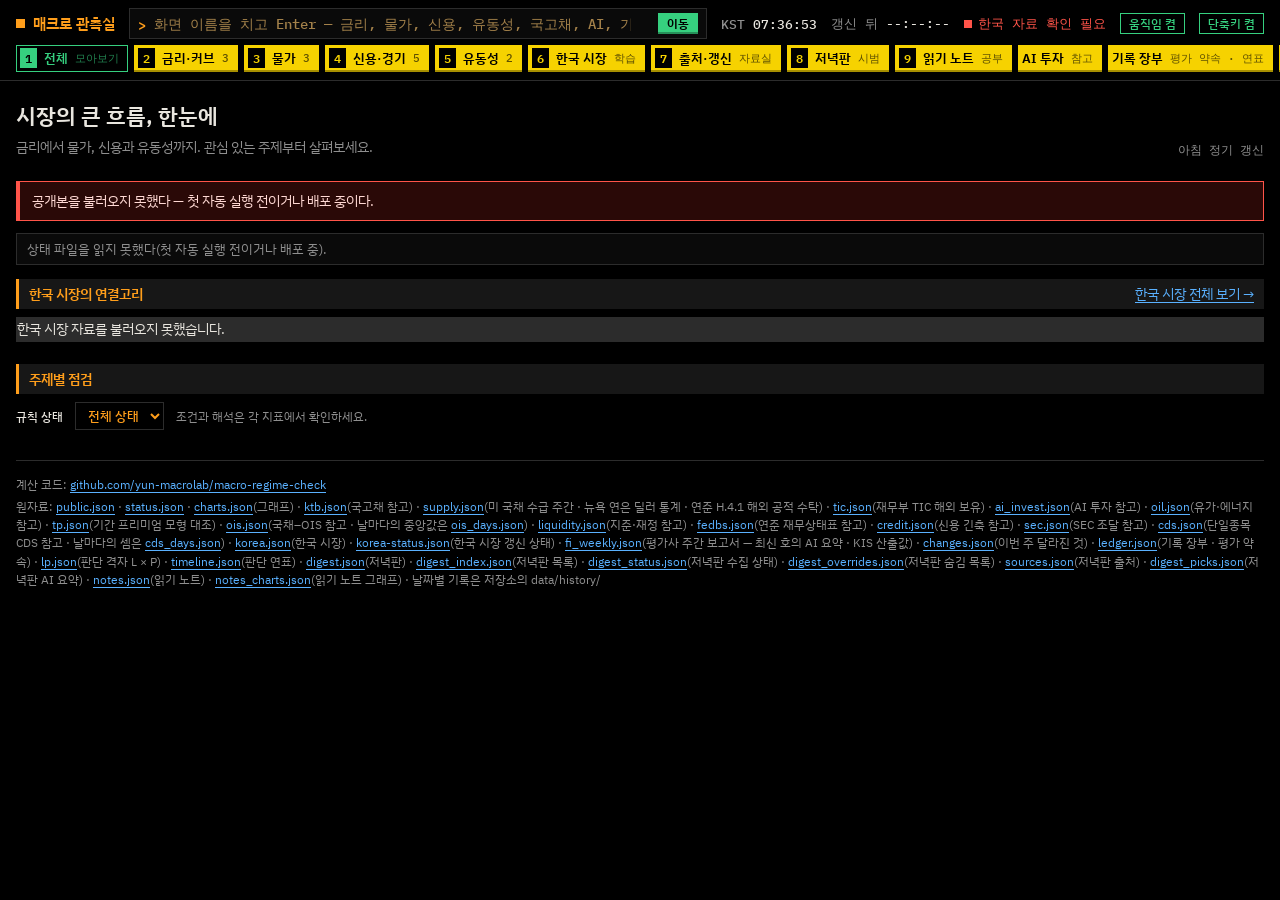
==== commit 82ceb534: "fi_weekly: 이어 쓴 금액은 값 숫자 하나 · 옛 사유 읽기 · 검토 반영 - '5조 2,000억원'처럼 큰 단위부터 이어 쓴 금액을 값 숫자 하나로 센다 — 실모델 진단에" ====
--- a/site/index.html
+++ b/site/index.html
@@ -167,7 +167,7 @@
     <article><h3>미국 공개 자료 (FRED 경유)</h3><p>FRED를 통해 연방준비제도·뉴욕 연은·BEA·BLS 등의 자료를 받습니다. FRED는 자료를 제공하는 창구이며, 원 발행기관은 지표마다 다릅니다. 민간 지수 3개(S&amp;P 500 · ICE BofA HY·IG OAS)는 재배포가 제한돼 값은 싣지 않고 판정과 자료 상태, 레짐 점검 참고의 S&amp;P 500 13주 방향(상승·하락·보합)과 IG OAS 전환 경계(ON/OFF)만 보여 줍니다. Moody's Baa−10년(BAA10Y)은 FRED가 'Copyrighted: Citation Required'로 표시하지만 Moody's 고지가 재배포를 막는 회색 지대입니다. 2026-10-30 운영자 결정(위험을 알고 받아들임)으로 수준·12개월 저점 대비·1990년 이후 분위를 FRED 권장 인용·Moody's 고지와 함께 신용 스프레드 카드에 싣습니다(시세 띠에는 싣지 않습니다). 금리·커브 화면 ‘미 국채 수급’ 카드(판정 제외)의 주간 부분은 FRED의 WMTSECL1과, 뉴욕 연은에서 직접 받는 프라이머리 딜러 통계를 씁니다. AI 투자 참고(판정 제외)는 BEA·Census·BLS·연준·재무부(HQM 회사채 곡선)의 공개 통계(FRED 경유 — 사모대출 줄의 연준 Z.1 시리즈는 FRED에 이용 조건 표시가 없어 연준의 공공 자료 원칙에 기대어 출처와 함께 싣습니다)와, 재배포가 제한된 Nasdaq·S&amp;P 지수로 계산한 상관·회귀 계수만 씁니다(지수 값·수익률은 싣지 않습니다). 물가 묶음의 유가·에너지 참고(판정 제외)는 EIA·BLS·BEA·연준의 공개 통계, 세인트루이스 연은의 5년 BEI·5년 뒤 5년(출처 표기 조건)과 IMF의 두바이 유가(저작권 표시 — 출처와 함께, 원화 환산은 이 사이트의 계산)를 씁니다. 유동성 묶음의 지준·재정 참고는 연준·재무부·BEA의 공개 통계, 연준 재무상태표 참고(H.4.1 주간)는 연준 이사회 H.4.1·IORB와 BEA GDP(공공 자료)에 뉴욕 연은 SOFR·상시 레포·익일물 역레포(FRED 'Copyrighted: Citation Required' — FRED 권장 인용과 뉴욕 연은 이용약관의 고지를 카드에 함께, SOFR − IORB 차는 이 사이트의 계산 — 그 카드의 지준 관리 매입(RMP) 칸의 계획 금액·운영 결과는 FRED 밖, 아래 — 그 칸의 RMP 시작 뒤 지준 나눔과 규칙 하한의 달러 크기는 같은 H.4.1 열·GDP로 이 사이트가 계산), 신용 긴축 참고는 연준 SLOOS·시카고 연은 NFCI 신용 하위 지수(출처 표기 조건)·BEA·연준 Z.1(회사채 순발행과 그것을 사들인 부문 포함), 신용 스트레스 칸의 연준 이사회 EBP(공공 영역)·뉴욕 연은 CMDI(뉴욕 연은 이용약관 — 둘 다 FRED 밖에서 직접 받습니다)와, 나스닥100·AI 지수의 252영업일 고점 대비 정수 낙폭 %·구간·날짜를 씁니다(지수 값·고점·수익률 없이, 저작권 표시·FRED 권장 인용과 함께 — 2026-10-30 운영자 결정, 회색 지대). Baa−10년 값과 정수 낙폭 %는 그래프·날짜별 기록(data/history/)에는 넣지 않지만, 봇이 날마다 커밋하는 public.json·credit.json의 git 기록에는 지난 날의 값이 남습니다(운영자가 같은 결정에서 받아들임).</p></article>
     <article><h3>FRED 밖의 공개 자료</h3><p>기간 프리미엄 모형 대조의 ACM 추정치(Adrian·Crump·Moench)는 뉴욕 연은 웹 사이트에서 직접 받고, 변화·z·몫은 이 사이트가 계산합니다. 금리·커브 화면 ‘미 국채 수급’ 카드의 월간 부분(2026-11-19)은 미 재무부 TIC(Treasury International Capital) 시스템의 표 ‘Major Foreign Holders of Treasury Securities’(ticdata.treasury.gov — 미국 정부 공공 자료)와 그 연도별 기록 파일에서 월말 보유 잔액을 옮기고, 1개월·12개월 변화와 비중은 이 사이트가 계산합니다. 숫자는 주로 미국 안의 보관 기관·증권사가 보고한 것이고, 나라는 그들이 아는 보유자(또는 국채를 맡긴 해외 보관 기관)의 소재지라 실제 주인의 나라와 다를 수 있으며, 잔액의 변화는 사고판 양(순매입)이 아닙니다. 신용 긴축 카드의 기업별 조달·조달 흐름·재무상태 잔액 줄은 SEC EDGAR XBRL API(data.sec.gov)의 공시 숫자로 이 사이트가 분기·달력 분기 합·잔액 합계를 계산합니다. 단일종목 CDS는 DTCC Data Repository (U.S.) LLC가 SEC 규칙(Reg SBSR)으로 공개하는 증권기반 스와프 거래 보고의 하루 파일에서 이름별 새 거래 수와 5년 호가 중앙값만 셉니다 — DTCC 쪽 보고만이고, 체결 스프레드라 호가 중간값이 아니며, 다음 날 이후 취소된 거래는 빼지 못합니다. 금리·커브 화면의 국채–OIS 카드(2026-11-15)는 같은 회사가 CFTC 규칙(17 CFR Part 43)으로 공개하는 금리 스와프 거래 보고의 하루 파일에서 SOFR OIS 새 거래의 만기별 고정금리 중앙값만 남기고, FRED의 재무부 par 금리(DGS2·DGS5·DGS10·DGS30, 연준 이사회 H.15 — 공공 자료)에서 뺍니다 — 2026-11-15 운영자가 DTCC 이용 약관을 확인한 뒤 싣고, DTCC 쪽 보고만이며, 체결된 거래라 호가 중간값이 아니고, 다음 날 이후 취소된 거래는 빼지 못합니다. 연준 재무상태표 카드의 지준 관리 매입(RMP) 칸은 뉴욕 연은에서 직접 받습니다(newyorkfed.org 이용약관 — 기본 출처·관계없음 고지와 권장 인용을 카드에 함께). 계획 금액은 뉴욕 연은 'Treasury Securities Operational Details' 페이지(www.newyorkfed.org)의 월 일정 창 계획 문장에서 정해 둔 꼴만 옮긴 재투자·RMP 금액이고, 계획이지 실제 매입이 아닙니다. 누적·묶음·연속 창 수는 그 금액으로 이 사이트가 셈한 값이고, 운영 결과 대조는 뉴욕 연은 Markets API(markets.newyorkfed.org)의 국채 운영 결과를 받아 월 일정 창의 매입 합에서 그 달 MBS 상환(연준 H.4.1 WSHOMCB, FRED 경유)을 뺀 이 사이트의 셈이며 공식 수치가 아닙니다(카드에는 계획과의 차 한 줄만). 같은 카드의 '연준 대차대조표 정책 — 1차 출처' 칸은 연준·뉴욕 연은 원문의 짧은 인용과 출처 주소(글자)입니다. 기관의 로고·인장은 쓰지 않습니다.</p></article>
     <article><h3>싣지 않는 것</h3><p>ICE BofA 회사채 OAS(등급별·장기·HY·IG)의 값과 그 값으로 되살릴 수 있는 등급 간 차이·변화, S&amp;P 500의 값·수익률·13주 변화 %, Nasdaq 지수의 값·수익률·고점·낙폭 시계열은 재배포 조건 때문에 싣지 않습니다. ICE 지수로 정한 ON/OFF·충족 여부와 S&amp;P 500 13주 변화의 방향은 싣습니다. 운영자의 비공개 ICE 등급별 스프레드 사다리 자리는 공개 자료(연준 이사회 EBP·뉴욕 연은 CMDI)로 대신합니다. 거래 식별자·RED 코드 같은 원 행의 식별 정보도 싣지 않습니다.</p></article>
-    <article><h3>평가사 주간 보고서</h3><p>한국 시장 화면 아래 절은 두 채권 평가사가 누리집에 공개한 주간 보고서(KIS자산평가 ‘KIS WEEKLY’ — bond.co.kr, 한국자산평가 ‘Fixed Income Weekly’ — koreaap.com)의 최신 호 하나씩을 운영자 PC가 받아, AI가 보고서의 요약 쪽과 주요 절을 읽고 주제마다 쓴 두세 문장(보고서의 문장이 아닙니다)과 KIS 보고서에 적힌 평가사 산출값 열 칸(IRS · CRS 1·3년, 스왑 스프레드 · 베이시스는 그 값으로 이 사이트가 뺀 것, AA- · A- 회사채 3년 크레딧 스프레드)을 싣습니다. 두 회사와 맺은 계약은 없고(2026-11-23 운영자 결정 — 출처 · 호수 · 링크를 밝히고, 지난 호는 남기지 않고, 요청이 있으면 바로 내립니다), 요약 속 숫자는 두 보고서 모두 보고서 글에 적힌 것만 주제마다 셋까지 쓰고, 한국자산평가는 숫자 표를 싣지 않습니다. PDF와 보고서의 글은 저장하지 않습니다. 규칙 판정에는 쓰지 않습니다.</p></article>
+    <article><h3>평가사 주간 보고서</h3><p>한국 시장 화면 아래 절은 두 채권 평가사가 누리집에 공개한 주간 보고서(KIS자산평가 ‘KIS WEEKLY’ — bond.co.kr, 한국자산평가 ‘Fixed Income Weekly’ — koreaap.com)의 최신 호 하나씩을 운영자 PC가 받아, AI가 보고서의 요약 쪽과 주요 절을 읽고 주제마다 쓴 두세 문장(보고서의 문장이 아닙니다)과 KIS 보고서에 적힌 평가사 산출값 열 칸(IRS · CRS 1·3년, 스왑 스프레드 · 베이시스는 그 값으로 이 사이트가 뺀 것, AA- · A- 회사채 3년 크레딧 스프레드)을 싣습니다. 두 회사와 맺은 계약은 없고(2026-11-23 운영자 결정 — 출처 · 호수 · 링크를 밝히고, 지난 호는 남기지 않고, 요청이 있으면 바로 내립니다), 요약 속 숫자는 두 보고서 모두 보고서 글에 적힌 것만 쓰고(값 숫자 — %, bp, 금액 — 는 주제마다 셋까지), 한국자산평가는 숫자 표를 싣지 않습니다. PDF와 보고서의 글은 저장하지 않습니다. 규칙 판정에는 쓰지 않습니다.</p></article>
     <article><h3>한국 금리 참고 자료</h3><p>KB증권 리서치본부 채권크레딧팀이 공개 텔레그램 채널에 올리는 일일동향 글에서 옮긴 금리입니다(기준: 민평3사 — 민간 채권평가사 세 곳 평균). 공개 통계가 아니며 규칙 판정에는 쓰지 않습니다. 게시일과 금리 기준일을 구분해 읽습니다.</p></article>
     <article><h3>시나리오 이름표와 해석 구절</h3><p>규칙 카드의 시나리오 이름표(A~D)·해석 구절과 ‘레짐 점검 참고’(국면 후보·전환 경계·손으로 보는 항목), ‘미 국채 수급’ 카드의 ⚠ 줄 끝 구절은 운영자가 개인 월간 점검에 적어 둔 메모를 옮긴 참고입니다. 첫 화면 ‘판단 격자 L × P’의 칸 이름 16개와 미리 적어 둔 기대도 운영자의 비공개 측정 도구에 적힌 메모이고, 상태와 칸은 이 사이트가 FRED 공개 통계로 다시 계산합니다. 참고 카드의 ‘측정 기록’ 줄(신용 긴축 단계와 그 가설·경로 숫자, 기간 프리미엄 주간 점수와 모형 대조, 유가 방향 상태별 평균, 지준·재정의 상관, AI 고유 몫)도 운영자가 과거 자료로 잰 값을 옮긴 것입니다. ‘기록 장부’ 화면 ‘판단 연표’의 듀레이션·커브 판정(O/W·U/W·Neutral·Flattening·Steepening 등)과 Total·고친 칸·국면 FLAG는 운영자가 공개 기록 저장소(yun-macrolab/macro-notes-automation)에 올린 주간 기록에서 옮긴 운영자의 기록이고, 투자 판단·권유가 아닙니다. 예측이 아니고, 이름표·구절·단계·점수의 예측력은 검증하지 않았습니다. 규칙의 충족 여부는 규칙 문장만으로 정해집니다.</p></article>
     <article><h3>이 사이트의 계산값</h3><p>증가율·3개월 변화·상관·비율·국고채 금리차와 규칙 판정, 기록 장부의 규칙 전환 뒤와 판단 연표의 주간 판정 뒤 금리 변화·평균을 뺀 값은 원자료를 바탕으로 계산합니다. 원 발행기관의 시장 전망을 뜻하지 않습니다.</p></article>
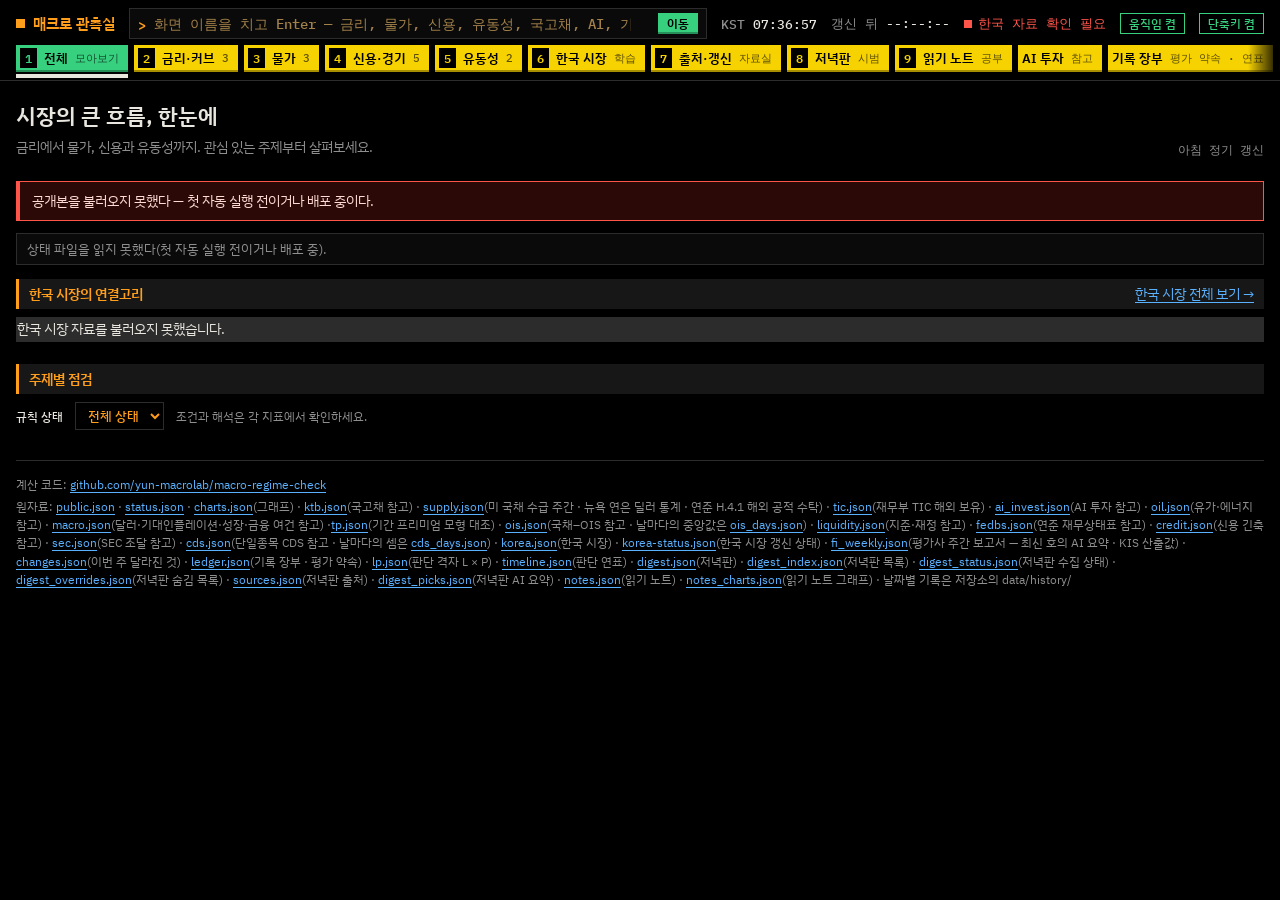
==== commit 6e10fde8: "사이트 고도화 묶음 2026-11-28 화면 안전망 테스트·push 전 훅, 휴대폰 CSS, 그래프 끝 값, 연준 인물 페이지, 워크플로(알림 경고화·업로드/배포 잡 분리·배포 재" ====
--- a/site/index.html
+++ b/site/index.html
@@ -183,7 +183,7 @@
   <footer>
     <div id="attribution"></div>
     <p>계산 코드: <a href="https://github.com/yun-macrolab/macro-regime-check">github.com/yun-macrolab/macro-regime-check</a></p>
-    <p>원자료: <a href="data/public.json">public.json</a> · <a href="data/status.json">status.json</a> · <a href="data/charts.json">charts.json</a>(그래프) · <a href="data/ktb.json">ktb.json</a>(국고채 참고) · <a href="data/supply.json">supply.json</a>(미 국채 수급 주간 · 뉴욕 연은 딜러 통계 · 연준 H.4.1 해외 공적 수탁) · <a href="data/tic.json">tic.json</a>(재무부 TIC 해외 보유) · <a href="data/ai_invest.json">ai_invest.json</a>(AI 투자 참고) · <a href="data/oil.json">oil.json</a>(유가·에너지 참고) · <a href="data/tp.json">tp.json</a>(기간 프리미엄 모형 대조) · <a href="data/ois.json">ois.json</a>(국채–OIS 참고 · 날마다의 중앙값은 <a href="data/ois_days.json">ois_days.json</a>) · <a href="data/liquidity.json">liquidity.json</a>(지준·재정 참고) · <a href="data/fedbs.json">fedbs.json</a>(연준 재무상태표 참고) · <a href="data/credit.json">credit.json</a>(신용 긴축 참고) · <a href="data/sec.json">sec.json</a>(SEC 조달 참고) · <a href="data/cds.json">cds.json</a>(단일종목 CDS 참고 · 날마다의 셈은 <a href="data/cds_days.json">cds_days.json</a>) · <a href="data/korea.json">korea.json</a>(한국 시장) · <a href="data/korea-status.json">korea-status.json</a>(한국 시장 갱신 상태) · <a href="data/fi_weekly.json">fi_weekly.json</a>(평가사 주간 보고서 — 최신 호의 AI 요약 · KIS 산출값) · <a href="data/changes.json">changes.json</a>(이번 주 달라진 것) · <a href="data/ledger.json">ledger.json</a>(기록 장부 · 평가 약속) · <a href="data/lp.json">lp.json</a>(판단 격자 L × P) · <a href="data/timeline.json">timeline.json</a>(판단 연표) · <a href="data/digest.json">digest.json</a>(저녁판) · <a href="data/digest_index.json">digest_index.json</a>(저녁판 목록) · <a href="data/digest_status.json">digest_status.json</a>(저녁판 수집 상태) · <a href="data/digest_overrides.json">digest_overrides.json</a>(저녁판 숨김 목록) · <a href="data/sources.json">sources.json</a>(저녁판 출처) · <a href="data/digest_picks.json">digest_picks.json</a>(저녁판 AI 요약) · <a href="data/notes.json">notes.json</a>(읽기 노트) · <a href="data/notes_charts.json">notes_charts.json</a>(읽기 노트 그래프) · 날짜별 기록은 저장소의 data/history/</p>
+    <p>원자료: <a href="data/public.json">public.json</a> · <a href="data/status.json">status.json</a> · <a href="data/charts.json">charts.json</a>(그래프) · <a href="data/ktb.json">ktb.json</a>(국고채 참고) · <a href="data/supply.json">supply.json</a>(미 국채 수급 주간 · 뉴욕 연은 딜러 통계 · 연준 H.4.1 해외 공적 수탁) · <a href="data/tic.json">tic.json</a>(재무부 TIC 해외 보유) · <a href="data/ai_invest.json">ai_invest.json</a>(AI 투자 참고) · <a href="data/oil.json">oil.json</a>(유가·에너지 참고) · <a href="data/macro.json">macro.json</a>(달러·기대인플레이션·성장·금융 여건 참고) ·<a href="data/tp.json">tp.json</a>(기간 프리미엄 모형 대조) · <a href="data/ois.json">ois.json</a>(국채–OIS 참고 · 날마다의 중앙값은 <a href="data/ois_days.json">ois_days.json</a>) · <a href="data/liquidity.json">liquidity.json</a>(지준·재정 참고) · <a href="data/fedbs.json">fedbs.json</a>(연준 재무상태표 참고) · <a href="data/credit.json">credit.json</a>(신용 긴축 참고) · <a href="data/sec.json">sec.json</a>(SEC 조달 참고) · <a href="data/cds.json">cds.json</a>(단일종목 CDS 참고 · 날마다의 셈은 <a href="data/cds_days.json">cds_days.json</a>) · <a href="data/korea.json">korea.json</a>(한국 시장) · <a href="data/korea-status.json">korea-status.json</a>(한국 시장 갱신 상태) · <a href="data/fi_weekly.json">fi_weekly.json</a>(평가사 주간 보고서 — 최신 호의 AI 요약 · KIS 산출값) · <a href="data/changes.json">changes.json</a>(이번 주 달라진 것) · <a href="data/ledger.json">ledger.json</a>(기록 장부 · 평가 약속) · <a href="data/lp.json">lp.json</a>(판단 격자 L × P) · <a href="data/timeline.json">timeline.json</a>(판단 연표) · <a href="data/digest.json">digest.json</a>(저녁판) · <a href="data/digest_index.json">digest_index.json</a>(저녁판 목록) · <a href="data/digest_status.json">digest_status.json</a>(저녁판 수집 상태) · <a href="data/digest_overrides.json">digest_overrides.json</a>(저녁판 숨김 목록) · <a href="data/sources.json">sources.json</a>(저녁판 출처) · <a href="data/digest_picks.json">digest_picks.json</a>(저녁판 AI 요약) · <a href="data/notes.json">notes.json</a>(읽기 노트) · <a href="data/notes_charts.json">notes_charts.json</a>(읽기 노트 그래프) · 날짜별 기록은 저장소의 data/history/</p>
   </footer>
 </main>
 <script src="charts.js"></script>
@@ -193,6 +193,7 @@
 <script src="notes.js"></script>
 <script src="ai_invest.js"></script>
 <script src="oil.js"></script>
+<script src="macro.js"></script>
 <script src="tp.js"></script>
 <script src="ois.js"></script>
 <script src="supply.js"></script>
@@ -207,8 +208,9 @@
 "use strict";
 // 예약 실행: UTC 월~금 22:17(.github/workflows/daily.yml). 실제로는 2~5시간 뒤에 끝난다(2026-09-29~11-07 서른 번, 한 번은 5시간 14분) —
 // 3시간만 봐줬더니 거의 매일 한 시간쯤 거짓 배너가 떴고, 5시간까지 봐줬더니 5시간 14분 늦은 날(2026-11-03) 15분쯤 떴다.
-// 6시간 30분까지 봐준다(README의 '6시간 30분까지'와 같은 수 — 테스트가 견준다)
-const RUN_UTC = { hour: 22, minute: 17 }, GRACE_MS = 6.5 * 36e5;
+// 2026-11-28: 6시간 30분으로도 예약 실행이 6~7.9시간 늦은 2026-11에 거짓 배너가 두 번 떠(실행 45337932153, 45549931176)
+// 9시간까지 봐준다(관측 최대 7.9시간에 8시간은 여유가 6분뿐이다. README의 '9시간까지'와 같은 수 — 테스트가 견준다)
+const RUN_UTC = { hour: 22, minute: 17 }, GRACE_MS = 9 * 36e5;
 const STATUS_TEXT = { met: "충족", not_met: "미충족", unknown: "판정 불가" };
 
 function el(tag, attrs, ...children) {
@@ -378,6 +380,119 @@
       ["긴 그림", "AI 투자 화면의 '주식과 미 10년 금리의 상관' 갈래 끝에 1972년 이후 252영업일 상관, 두 규칙 조건(근원 PCE 전년비 3% 초과 — 규칙 '근원 물가' 미충족 쪽, 실업률 상승 폭 0.5%p 이상 — 규칙 '실업률 상승 폭' 충족)의 띠, 조합별 평균 표가 있습니다. 판정 조건에는 쓰지 않습니다."]
     ],
     panel: () => el("p", {}, el("a", { href: "#ai" }, "AI 투자 화면의 긴 그림 보기")), figureAfter: 3
+  },
+  // 2026-11-28 — 나머지 규칙 11개의 읽는 법. 글은 README '규칙 13개' 절과 각 참고 절에서 옮기고, 문헌의 관계는 검증하지 않는다고 적는다.
+  // 그림이 붙은 다섯은 개념도(아래 conceptSvg 묶음)이고 판정에 쓰지 않는다. 항목 값은 글자만 둔다
+  curve_inversion: {
+    title: "읽는 법 — 수익률 곡선의 모양",
+    items: [
+      ["무엇인가", "수익률 곡선은 같은 발행자(여기서는 미국 재무부)의 국채 금리를 만기 순서로 이어 그린 선입니다. 가로는 만기, 세로는 금리입니다. 10년−2년 금리차는 이 선 위의 두 점, 곧 만기 10년 금리에서 만기 2년 금리를 뺀 값이라 곡선의 기울기를 숫자 하나로 줄여 보여 줍니다. 값이 양(+)이면 긴 만기 쪽이 높은 정상 모양, 0 근처면 평평한 모양, 음(−)이면 짧은 만기 쪽이 더 높은 역전 모양입니다. 아래 그림은 세 모양을 눈금 숫자 없이 나란히 놓은 개념도입니다."],
+      ["이 사이트가 보는 법", "카드는 FRED에 올라오는 미국 국채 10년과 2년 금리의 차이(세인트루이스 연은이 계산한 시리즈)를 그대로 받아, 아침 갱신 때마다 마지막 값을 0과 견줍니다. 그래서 '충족'은 그날 받은 마지막 값이 0보다 작다는 사실만 뜻합니다. 역전이 며칠째인지, 얼마나 깊은지는 판정에 넣지 않습니다. 카드 아래 작은 그래프는 같은 값의 최근 3년이고, 첫 화면 '금리의 구조'에는 기간 프리미엄과 함께 최근 5년이 주간으로 그려집니다. 판정에 쓰는 값은 하나뿐이라 카드에도 값 한 줄만 실립니다."],
+      ["흔히 하는 말", "곡선이 역전되고 얼마 뒤 경기 침체가 왔다는 관계가 자주 인용됩니다 — 이 사이트는 그 관계를 검증하지 않습니다. 역전이 나타난 뒤 침체까지 걸린 시간은 경우마다 달랐다고 하고, 역전이 풀릴 때도 단기 금리 쪽이 낮아져서인지 장기 금리 쪽이 높아져서인지를 나눠 봐야 한다는 설명이 있습니다. 이 카드는 그런 해석을 하지 않고, 그날 곡선의 두 점이 어떤 모양을 이루는지만 적습니다. 역전의 깊이나 길이를 따로 재는 방법도 문헌마다 다르고, 그 관계가 앞으로도 같은 모양일지는 이 카드가 말하지 않습니다."],
+      ["두 점만 본다는 것", "10년−2년은 곡선의 두 점만 씁니다. 3개월 금리와 10년 금리처럼 다른 두 점을 고르면 같은 날에도 부호가 다를 수 있고, 곡선 가운데가 볼록하거나 오목한 모양은 이 숫자에 드러나지 않습니다. 또 2년 금리에는 앞으로 2년 남짓의 정책금리 기대가 많이 담기고, 10년 금리에는 기대 경로 말고도 기간 프리미엄이 섞입니다. 같은 묶음의 '10년 기간 프리미엄' 카드와 함께 보면 기울기가 바뀐 까닭을 나눠 보는 데 도움이 됩니다. 두 카드 모두 같은 미국 국채 금리에서 나옵니다."],
+      ["알아 둘 점", "금리는 미국 채권 시장이 열린 날의 값이라 미국 휴일에는 새 값이 없고, FRED에 올라오는 데도 시간이 걸려 카드의 자료일이 그날보다 하루 이틀 앞설 수 있습니다. 0 바로 근처에서는 하루의 작은 움직임으로도 '충족'과 '미충족'이 바뀔 수 있습니다. 그래프에 그은 점선은 판정 기준선이고, 그 선을 넘나든 횟수나 머문 기간은 따로 세지 않습니다. 카드와 그래프가 같은 갱신 자료를 쓰면 마지막 값은 같습니다. 그래프 갱신이 실패한 날에는 그래프의 기준일을 따로 확인합니다. 첫 화면 '금리의 구조' 그래프는 주간 점이라 카드의 일별 값과 날짜가 조금 다를 수 있습니다."]
+    ],
+    figure: () => curveShapesFigure(), figureAfter: 1
+  },
+  real_rate_bei: {
+    title: "읽는 법 — 명목금리의 층",
+    items: [
+      ["무엇인가", "10년 명목 국채 금리는 두 층으로 나눠 볼 수 있습니다. 아래층은 물가연동국채(TIPS — 소비자물가지수에 따라 원금이 조정되고, 만기에는 처음 원금 이상을 돌려받는 국채)의 수익률인 실질금리이고, 위층은 명목 금리에서 실질금리를 뺀 손익분기 인플레이션율(BEI)입니다. BEI는 '앞으로 10년 동안 평균 물가 상승률이 이만큼이면 두 국채에서 얻는 돈이 같아진다'는 값이라, 시장 가격에 담긴 물가 기대를 읽을 때 자주 씁니다. 두 국채 모두 미국 재무부가 발행합니다. 아래 그림은 이 층을 높이 없이 차례만 보인 개념도입니다."],
+      ["이 사이트가 보는 법", "카드는 FRED에서 10년 실질금리(물가연동국채 수익률)와 10년 BEI(세인트루이스 연은이 명목 10년에서 실질 10년을 빼 계산한 시리즈)를 받습니다. 판정은 두 조건을 함께 봅니다. 하나는 실질금리의 수준이고, 다른 하나는 BEI가 3개월 전보다 높은지입니다. 한쪽 자료가 비었을 때는 다른 쪽만으로 결론이 나는 경우에만 충족·미충족을 쓰고, 나머지는 '판정 불가'로 둡니다. 첫 화면 '금리의 구조'의 미 10년 금리 분해 그래프에 세 선이 함께 있습니다."],
+      ["위층 안의 두 층", "BEI는 순수한 물가 기대만이 아닙니다. 물가가 짐작과 달리 크게 움직일 위험을 지는 대가(인플레이션 위험 프리미엄)는 BEI를 높이는 쪽으로, 물가연동국채가 보통 국채보다 덜 거래돼 생기는 웃돈(유동성 프리미엄)은 BEI를 낮추는 쪽으로 섞인다고 자주 설명됩니다 — 이 사이트는 그 크기를 따로 재지 않습니다. 그래서 BEI가 움직였을 때 기대가 바뀐 것인지 프리미엄이 바뀐 것인지는 이 카드만으로 가를 수 없습니다. 두 프리미엄을 나눠 추정한 연구도 있지만 모형마다 결과가 다릅니다."],
+      ["흔히 하는 말", "실질금리가 높을수록 돈을 빌려 쓰는 부담이 커져 경제를 누르는 힘이 세다는 설명이 자주 인용됩니다 — 이 사이트는 그 관계를 검증하지 않습니다. 같은 실질금리라도 그것이 높아진 까닭(정책금리 기대, 기간 프리미엄, 해외 수요 등)에 따라 뜻이 다를 수 있습니다. 카드는 두 조건이 함께 성립하는지만 적고, 그 조합이 경제에 무엇을 뜻하는지는 해석하지 않습니다. 두 값의 수준보다 움직인 방향을 함께 읽는 편이 안전합니다. 카드의 '충족'은 판정 조건이 맞았다는 사실만 뜻합니다."],
+      ["알아 둘 점", "물가연동국채의 원금은 소비자물가지수를 몇 달 늦게 따라가고, 해마다 같은 때 물가가 오르내리는 탓에 만기가 짧은 BEI일수록 출렁임이 큽니다. 이 카드는 10년 만기라 그 영향이 작은 편이지만 없지는 않습니다. 또 두 시리즈의 마지막 관측일이 서로 다를 수 있어, 카드의 두 값은 각자 적힌 자료일과 함께 봅니다. BEI의 3개월 변화는 3개월 전 같은 날 무렵의 값과 견준 이 사이트의 계산값입니다. 두 값 모두 시장이 열린 날의 값이라 미국 휴일에는 새 값이 없습니다."]
+    ],
+    figure: () => rateLayersFigure(), figureAfter: 1
+  },
+  core_inflation: {
+    title: "읽는 법 — 근원 PCE와 근원 CPI",
+    items: [
+      ["무엇인가", "근원 물가는 날씨나 국제 유가 때문에 달마다 크게 출렁이는 식품과 에너지를 뺀 물가입니다. 출렁임을 덜어 내고 밑바닥의 흐름을 보려는 것이지, 식품·에너지가 생활에 덜 중요하다는 뜻은 아닙니다. 이 카드는 두 가지 근원 물가를 싣습니다. 미국 경제분석국(BEA)이 내는 개인소비지출(PCE) 물가와, 노동통계국(BLS)이 내는 소비자물가지수(CPI)입니다. 둘 다 1년 전 같은 달과 견준 전년비로 적습니다. 두 지수 모두 계절 조정한 월간 값을 씁니다."],
+      ["이 사이트가 보는 법", "판정에는 근원 PCE 전년비만 씁니다. 미 연준이 물가 목표를 말할 때 기준으로 삼는 지표가 PCE 물가이기 때문입니다. 근원 CPI 전년비는 참고로 곁에 싣고 판정에 넣지 않습니다. 전년비는 1년 전 같은 달 값이 있을 때만 계산하고, 빠진 달을 전 달 값으로 메우지 않습니다. 그래서 어느 한 달이 비면 그 달을 1년 전으로 삼는 달의 전년비도 비게 됩니다. 카드 그래프는 판정에 쓰는 근원 PCE 전년비의 최근 3년입니다. 근원 CPI는 판정에 쓰지 않으므로, 비어 있어도 판정은 근원 PCE만으로 나옵니다."],
+      ["두 지수가 다른 까닭", "두 지수는 담는 범위와 무게가 다릅니다. CPI는 도시 소비 가구의 소비를 대상으로 하며, 직접 낸 돈뿐 아니라 자기 집에 사는 주거 서비스의 추정 비용도 담아 주거비의 무게가 큰 편입니다. PCE는 고용주나 정부가 가계를 대신해 부담한 의료비 같은 지출까지 담아 의료의 무게가 더 큽니다. 계산 방식도 달라서, PCE는 값이 비싸진 물건 대신 다른 물건을 사는 소비 습관의 변화를 더 빨리 반영합니다. 그래서 두 전년비는 같은 달에도 차이가 나고, 그 차이의 크기도 시기마다 달라집니다. 어느 쪽이 더 옳다기보다 재는 대상이 다르다고 보는 편이 맞습니다."],
+      ["발표와 개정", "근원 CPI가 근원 PCE보다 먼저 나오는 달이 많아, 카드의 두 값은 자료월이 다를 수 있습니다. 두 값을 견줄 때는 각자의 자료일을 먼저 확인합니다. PCE는 나온 뒤에도 다음 발표 때 지난 몇 달 값이 고쳐지는 일이 잦고, 해마다 한 번은 더 긴 기간이 함께 고쳐집니다. 이 사이트는 FRED의 현재 개정치로 다시 계산하므로, 지난 화면에 실렸던 값이나 그날의 충족 여부와 지금 값이 다를 수 있습니다. 자료일은 물가를 잰 달이고, 발표는 그보다 뒤입니다."],
+      ["빈 달", "근원 CPI는 2025년 10월 값이 비어 있습니다(미 연방 정부 업무 중단, 곧 셧다운으로 그 달 값이 나오지 않았습니다). 그래서 그 달을 1년 전으로 삼는 2026년 10월의 근원 CPI 전년비는 '산출 불가'로 둡니다. 판정에 쓰는 근원 PCE에 이런 빈 달이 생기면 그 달의 판정도 '판정 불가'가 됩니다. 이런 빈 달은 출처·갱신 화면의 경고에도 적고, 그래프에서는 선이 끊긴 자리로 보입니다. 근원 CPI 전년비는 1년 전 같은 달 값이 있는 달부터 다시 나옵니다."]
+    ]
+  },
+  core_momentum: {
+    title: "읽는 법 — 같은 자료, 두 개의 창",
+    items: [
+      ["무엇인가", "물가의 속도는 얼마 동안을 보느냐에 따라 달라집니다. 전년비는 지난 12개월 동안 물가가 얼마나 높아졌는지이고, 6개월 연율은 지난 6개월 동안의 상승률을 그 속도가 1년 내내 이어졌다고 치고 환산한 값입니다. 둘은 같은 근원 PCE 지수를 쓰고 끝나는 달도 같습니다. 다른 것은 창의 길이뿐이라, 최근 몇 달이 그 앞의 몇 달보다 빨랐는지 느렸는지가 두 값의 차이로 드러납니다. 아래 그림은 같은 지수 한 줄을 두 창으로 보는 모습을 그린 개념도입니다. 카드는 두 값과 그 차이를 함께 싣습니다."],
+      ["계산하는 법", "6개월 연율은 마지막 달 지수를 정확히 6개월 전 같은 달 지수로 나눈 비율을 제곱한 뒤 1을 빼서 백분율로 적습니다. 반년 동안의 속도가 한 해 내내 이어진다고 가정한 셈입니다. 이 사이트는 6개월 전 같은 달 값이 있을 때만 이 값을 계산하고, 차이(6개월 연율 − 전년비)는 두 값이 같은 마지막 달을 가리킬 때만 냅니다. 기준이 되는 달이 빠진 구간은 계산하지 않고 비워 둡니다. 카드의 세 값(6개월 연율, 전년비, 차이)은 모두 이 사이트가 FRED의 같은 지수로 계산한 값입니다."],
+      ["두 물가 카드를 함께 읽기", "같은 물가 묶음의 '근원 물가' 카드는 전년비가 낮은 쪽일 때 충족이고, 이 카드는 최근 속도가 전년비를 카드에 적힌 기준 이상으로 웃돌 때 충족이라 두 카드의 '충족'은 가리키는 방향이 다릅니다. 그래서 두 카드가 함께 충족일 수 있습니다. 전년비는 아직 낮지만 최근 몇 달이 빨라진 경우입니다. 둘 다 미충족이면 전년비는 높은 쪽이고, 최근 속도가 전년비를 그 기준만큼 웃돌지 않는 경우입니다. 두 카드의 상태를 한 문장으로 묶어 읽기보다, 카드마다 판정 조건을 따로 확인하는 편이 안전합니다."],
+      ["흔히 하는 말", "짧은 창의 연율이 긴 창의 전년비보다 먼저 방향을 바꾼다는 말이 자주 인용됩니다 — 이 사이트는 그 관계를 검증하지 않습니다. 짧은 창은 새 흐름을 빨리 담는 대신, 한두 달의 우연한 움직임도 크게 키웁니다. 6개월 가운데 한 달이 유난히 높으면 그 달만으로도 연율이 꽤 달라지고, 그 달이 창에서 빠지는 6개월 뒤에는 연율도 그만큼 되돌아갑니다. 그래서 차이가 갑자기 커진 달은 어느 달이 창에 들어오고 나갔는지 함께 봅니다. 카드 그래프는 그 차이의 최근 3년입니다."],
+      ["알아 둘 점", "해마다 같은 때 물가가 몰리는 계절성은 계절 조정으로 덜어 내지만, 연초 몇 달에 값이 높게 나오는 일이 남는다는 지적이 있습니다. 그렇다면 1~6월을 담는 창의 연율이 높게 나올 수 있습니다. 또 근원 PCE는 발표 뒤 지난 달 값이 고쳐지는 일이 잦아, 6개월 창 양 끝 가운데 한쪽만 바뀌어도 연율과 차이가 따라 바뀝니다. 이 사이트는 FRED의 현재 개정치로 다시 계산하므로 지난 화면의 값과 다를 수 있습니다. 자료일은 물가를 잰 달이고, 발표는 그 뒤입니다."]
+    ],
+    figure: () => windowsFigure(), figureAfter: 1
+  },
+  ci_vs_ngdp: {
+    title: "읽는 법 — 두 전년비 선의 간격",
+    items: [
+      ["무엇인가", "상업·산업(C&I) 대출은 미국 은행이 기업에 빌려준 운영·설비 자금입니다. 명목 국내총생산(GDP)은 물가 변화까지 담은 경제 전체의 생산 규모입니다. 두 값은 단위도 크기도 다르지만, 각각 1년 전과 견준 증가율(전년비)로 바꾸면 나란히 놓을 수 있습니다. 카드는 기업대출 전년비가 명목 GDP 전년비보다 높은지 낮은지를 두 전년비 선의 간격으로 봅니다. 대출이 줄어드는 때(전년비가 음)도 같은 방법으로 견줍니다. 아래 그림은 두 선을 나란히 놓고 간격을 보는 모습을 그린 개념도입니다. 대출은 달마다, GDP는 분기마다 값이 하나씩 나옵니다."],
+      ["이 사이트가 보는 법", "C&I 대출은 연준의 은행 대차대조표 통계(H.8)의 월간 값을, 명목 GDP는 경제분석국(BEA)의 분기 값을 FRED에서 받습니다. 판정은 C&I 대출 전년비가 명목 GDP 전년비보다 낮은지입니다. 두 전년비 모두 1년 전 같은 달·같은 분기 값이 있을 때만 계산하고, 빈 기간을 앞 값으로 메우지 않습니다. 카드에는 두 값이 각자의 자료일과 함께 실리고, 그래프는 같은 계산의 최근 3년입니다. 판정은 두 전년비의 앞뒤만 보고, 간격의 크기는 판정에 넣지 않습니다."],
+      ["자료일이 어긋난다", "두 값은 같은 때를 가리키지 않는 날이 많습니다. 한 분기의 GDP는 분기가 시작하고 약 4개월 뒤에야 처음 나오고, 그 뒤에도 몇 차례 고쳐집니다. FRED는 분기를 그 분기 첫날로 적어서(3분기는 7월 1일), 대출은 10월 값인데 GDP는 3분기 값인 식으로 몇 달 차이 나는 두 값을 견주게 됩니다. 간격이 작을 때는 새 분기 GDP가 나오는 날 판정이 바뀔 수 있습니다. 카드에 적힌 두 자료일을 먼저 보고, 몇 달 차이가 나는지 확인한 뒤 읽습니다."],
+      ["흔히 하는 말", "기업대출이 경제 규모보다 느리게 늘면 은행이 돈을 덜 빌려주거나 기업이 덜 빌리려 한다는 뜻으로 자주 읽힙니다 — 이 사이트는 그 관계를 검증하지 않습니다. 둘 가운데 어느 쪽인지, 곧 공급 쪽인지 수요 쪽인지는 이 숫자로 가를 수 없습니다. 기업이 은행 대신 회사채나 사모 대출로 돈을 구하면, 경제 전체의 자금 사정이 같아도 은행 대출만 느리게 늘 수 있습니다. 대출의 금리나 조건이 바뀌었는지도 이 숫자에는 드러나지 않고, 은행의 대출 태도는 연준의 대출 담당자 설문 같은 다른 자료가 따로 다룹니다."],
+      ["알아 둘 점", "명목 GDP 전년비에는 물가 상승분도 들어 있어, 물가가 빠르게 높아지는 때에는 실물 생산이 그대로여도 명목 성장률이 높게 나옵니다. C&I 대출도 금액이라 같은 영향을 받지만 그 크기는 다릅니다. 또 대출 잔액은 새로 빌린 돈에서 갚은 돈을 뺀 결과라, 큰 기업 몇 곳이 한꺼번에 대출 한도를 끌어 쓰거나 갚으면 한두 달 사이 크게 출렁일 수 있습니다. 은행 통계도 나중에 고쳐집니다. 이 사이트는 FRED의 현재 개정치로 계산하므로 지난 화면의 값과 다를 수 있습니다."]
+    ],
+    figure: () => loanGapFigure(), figureAfter: 1
+  },
+  ndfi_credit: {
+    title: "읽는 법 — 은행에서 비예금 금융기관으로 가는 대출",
+    items: [
+      ["무엇인가", "비예금 금융기관(NDFI)은 예금을 받지 않는 금융회사입니다. 사모 신용 펀드, 사모펀드, 증권사, 리스·할부 금융사, 주택담보대출 회사 같은 곳이 여기에 듭니다. 이들은 예금이 없으니 은행에서 돈을 빌려 다시 빌려주거나 투자하는 일이 많습니다. 이 카드는 미국 은행이 이런 회사들에 빌려준 대출 잔액이 1년 전보다 얼마나 늘었는지를 봅니다. 은행 대출의 일부가 어디로 흘러가는지를 보는 창입니다. 은행 쪽 통계라, 비은행이 은행 밖에서 구한 돈은 여기에 잡히지 않습니다."],
+      ["이 사이트가 보는 법", "자료는 연준의 은행 대차대조표 주간 통계(H.8)에 있는 비예금 금융기관 대출이고, FRED에서 받습니다. 판정은 이 대출의 전년비가 카드에 적힌 기준보다 낮은지입니다. 카드에는 전년비와 함께 은행 총대출 가운데 이 대출이 차지하는 비중도 실어, 크기가 어느 정도인지 함께 볼 수 있게 했습니다. 카드 그래프는 판정에 쓰는 전년비의 최근 3년이고, 기준선이 점선으로 그어져 있습니다. 계단을 뺀 전년비는 이 사이트가 계산한 값이고, 연준이 발표한 값이 아닙니다."],
+      ["계단을 빼는 까닭", "은행들이 보고 기준에 맞춰 다른 항목에 적던 대출을 이 항목으로 옮겨 적으면, 실제로 새로 빌려준 돈이 없어도 한 주 사이에 잔액이 계단처럼 크게 뜁니다. 이렇게 늘어난 몫을 그대로 두면 그 뒤 1년 동안 전년비가 부풀려 보입니다. 그래서 이 사이트는 재분류로 보이는 주간 큰 증가 계단을 빼고 전년비를 냅니다. 어느 주를 계단으로 보는지는 카드의 '판정 조건과 출처'에 적힌 규칙 문장을 따릅니다. 그래서 카드의 전년비는 연준 통계의 잔액으로 바로 낸 전년비와 다를 수 있습니다."],
+      ["흔히 하는 말", "은행이 기업에 직접 빌려주던 몫이 사모 신용 같은 비은행 쪽으로 옮겨 가고, 은행은 그 비은행에 돈을 빌려주는 방식으로 위험을 나눠 지게 됐다는 설명이 자주 인용됩니다 — 이 사이트는 그 관계를 검증하지 않습니다. 이 대출이 빨리 늘면 은행과 비은행이 더 촘촘히 엮인다는 뜻으로, 느리게 늘면 그 흐름이 식는다는 뜻으로 읽기도 하지만, 카드는 어느 쪽인지 해석하지 않습니다. 잔액이 늘었다는 것만으로는 그 돈이 어디에 쓰였는지, 위험이 커졌는지 알 수 없습니다."],
+      ["알아 둘 점", "주간 값은 표본 은행의 보고를 바탕으로 한 추정이라 나중에 고쳐지고, 큰 개정은 지난 몇 년치를 한꺼번에 바꾸기도 합니다. 이 사이트는 FRED의 현재 개정치로 계산하므로 지난 화면의 전년비와 다를 수 있습니다. 또 비중은 이 대출을 은행 총대출로 나눈 값이라, 다른 대출이 빨리 늘면 이 대출이 그대로여도 비중이 낮아집니다. 전년비와 비중은 서로 다른 것을 재므로 따로 읽습니다. 자료일은 주간 통계의 기준일이고, 발표는 보통 그 뒤 주에 나옵니다."]
+    ]
+  },
+  // 신용 스프레드는 두 가지만 적는다 — Baa−10년(Moody's)은 값이 카드에 있다는 것, HY OAS(ICE)는 재배포가 제한돼 충족 여부만 싣는다는 것
+  credit_spread: {
+    title: "읽는 법 — 카드에 실리는 것과 실리지 않는 것",
+    items: [
+      ["Baa−10년 — 값이 카드에 있습니다", "신용 스프레드는 회사채 금리가 같은 무렵의 국채 금리보다 얼마나 높은지, 곧 회사가 돈을 갚지 못할 위험에 붙는 웃돈의 크기입니다. 카드의 Baa−10년은 무디스(Moody's)가 Baa 등급으로 매긴, 발행된 지 오래된 회사채들의 수익률에서 미국 10년 국채 금리를 뺀 값으로, FRED에서 받습니다. 카드에는 그날 값과, 이 사이트가 같은 자료로 계산한 12개월 저점 대비 변화와 1990년 이후 분위를 싣습니다. 이 셋은 그래프와 날짜별 기록에는 넣지 않습니다."],
+      ["HY OAS — 충족 여부만 싣습니다", "규칙의 다른 한쪽은 신용등급이 투자 등급보다 낮은 회사채(하이일드)의 옵션 조정 스프레드(OAS)입니다. 이 자료는 ICE가 만들고 재배포를 제한하고 있어, 이 사이트는 값을 싣지 않고 그 값이 판정 조건을 넘었는지만 판정에 반영합니다. 그래서 카드에 보이는 숫자는 모두 Baa−10년이고, 값을 공개하지 않는 시리즈는 카드의 '원자료 값 비공개' 줄에 이름과 함께 적습니다. 카드 아래 고지에는 Moody's의 권리 문구와 FRED 인용이 함께 있습니다."]
+    ]
+  },
+  employment: {
+    title: "읽는 법 — 증권·투자업 고용",
+    items: [
+      ["무엇인가", "이 카드는 미국 노동통계국(BLS)의 사업체 고용 조사에서 증권·상품 계약·투자 관련 업종의 일자리 수를 봅니다. 증권사, 자산운용사, 투자자문사, 거래소 같은 곳에서 일하는 사람의 수입니다. 금융시장의 거래와 자금 모집이 활발할 때 이 업종이 사람을 더 뽑고, 위축될 때 줄이는 일이 많다는 설명이 자주 인용됩니다 — 이 사이트는 그 관계를 검증하지 않습니다. 금융 쪽 활동의 한 단면으로만 봅니다. 사업체의 일자리를 세는 조사라, 한 사람이 두 곳에서 일하면 두 번 셉니다."],
+      ["이 사이트가 보는 법", "FRED에서 이 업종의 월간 고용(계절 조정)을 받아 1년 전 같은 달과 견준 전년비를 냅니다. 판정은 그 전년비가 0보다 작은지, 곧 1년 전보다 일자리가 줄었는지입니다. 전년비는 1년 전 같은 달 값이 있을 때만 계산하고, 빠진 달을 메우지 않습니다. 카드 그래프는 같은 전년비의 최근 3년이고, 카드와 그래프가 같은 갱신 자료를 쓰면 마지막 값은 같습니다. 그래프 갱신이 실패한 날에는 그래프의 기준일을 따로 확인합니다. 고용의 수준이 아니라 1년 사이의 변화를 봅니다. 판정에 쓰는 값은 전년비 하나라 카드에도 한 줄만 실립니다."],
+      ["흔히 하는 말", "금융업 일자리는 금융시장의 기복을 늦게 따라간다는 설명과, 거꾸로 금융회사의 인력 감축이 시장 여건의 변화를 일찍 보여 준다는 설명이 함께 자주 인용됩니다 — 이 사이트는 어느 쪽도 검증하지 않습니다. 이 업종은 경제 전체 일자리에서 차지하는 몫이 작아서, 이 카드의 값만으로 미국 고용 전체를 말할 수는 없습니다. 미국 고용 전체의 흐름은 같은 묶음의 '실업률 상승 폭' 카드가 따로 봅니다. 이 업종 안에서도 회사마다 사정이 달라 한 방향으로만 움직이지 않습니다."],
+      ["알아 둘 점", "사업체 조사의 값은 처음 나온 뒤 두 달에 걸쳐 고쳐지고, 해마다 한 번 실업보험 자료에 맞춰 크게 다시 맞춥니다(기준 개정, 벤치마크 개정이라고 부릅니다). 업종이 좁을수록 표본이 작아 개정 폭이 상대적으로 클 수 있습니다. 이 사이트는 FRED의 현재 개정치로 계산하므로, 전년비가 0 근처일 때에는 개정만으로 지난 달의 충족 여부가 바뀔 수 있습니다. 자료일은 고용을 잰 달이고 발표는 그 뒤입니다. 벤치마크 개정이 반영되는 달에는 지난 1년 남짓의 값이 한꺼번에 바뀌기도 합니다."]
+    ]
+  },
+  unemployment_rise: {
+    title: "읽는 법 — 실업률 상승 폭을 재는 법",
+    items: [
+      ["무엇인가", "실업률은 일할 뜻이 있고 일자리를 찾고 있지만 일이 없는 사람이 경제활동인구(일하고 있거나 일을 찾는 사람) 가운데 차지하는 비율입니다. 이 카드는 실업률의 수준이 아니라 최근에 얼마나 높아졌는지를 봅니다. 수준은 시대마다 기준점이 달라 그대로 견주기 어렵지만, 가까운 과거의 가장 낮았던 때와 견준 상승 폭은 어느 때든 같은 잣대로 잴 수 있다는 생각에서 나온 방식입니다. 아래 그림은 상승 폭을 재는 뺄셈을 그린 개념도이고, 높이와 간격은 실제 실업률이 아닙니다."],
+      ["재는 법", "먼저 달마다 그 달과 앞의 두 달, 모두 석 달의 실업률을 평균합니다(3개월 평균). 한 달짜리 값의 우연한 출렁임을 덜기 위해서입니다. 다음으로 이번 달 직전 12개월의 3개월 평균 가운데 가장 낮은 값을 찾습니다. 상승 폭은 이번 달 3개월 평균에서 그 가장 낮은 값을 뺀 것입니다. 그래서 실업률이 높은 채로 오래 머물면 1년쯤 뒤에는 가장 낮은 값도 따라 높아져 상승 폭이 줄어듭니다. 반대로 실업률이 꾸준히 낮아지는 동안에는 이번 달 평균이 직전 12개월의 가장 낮은 값보다도 낮아 상승 폭이 음(−)으로 나올 수 있습니다."],
+      ["이 사이트가 보는 법", "자료는 노동통계국(BLS) 가계 조사(CPS)의 실업률(FRED UNRATE)입니다. 빠진 달이 낀 3개월 평균은 남은 두 달로 계산하고, 직전 12개월의 3개월 평균이 9개보다 적으면 '판정 불가'로 둡니다. 2025년 10월 값이 비어 있어 그 달이 낀 평균은 두 달 평균입니다. 카드에는 상승 폭과 함께 이번 달 3개월 평균, 직전 12개월의 가장 낮은 3개월 평균을 따로 실어 뺄셈을 그대로 따라가 볼 수 있게 했습니다. 판정은 그 상승 폭을 카드의 기준과 견줍니다."],
+      ["흔히 하는 말", "이 방식은 경제학자 클로디아 삼(Sahm)이 2019년에 정리한 것이고, 미국에서는 이 상승 폭이 일정 크기를 넘은 때가 경기 침체와 자주 겹쳤다는 관계가 자주 인용됩니다 — 이 사이트는 그 관계를 검증하지 않습니다. 삼은 2024년 글에서, 이민 등으로 일자리를 찾는 사람이 빠르게 늘어 실업률이 높아지는 때에는 이 방식이 실제 경기보다 나쁘게 읽힐 수 있다고 언급했습니다. 카드는 뺄셈의 결과만 적습니다. 그 관계가 앞으로도 같을지는 이 사이트가 말하지 않습니다."],
+      ["알아 둘 점", "실업률은 가계를 표본으로 조사한 값이라 표본 오차가 있고, 보통 1월 자료에 새 인구 추정이 반영되면 그 앞과 이어 보기 어려운 작은 계단이 생기기도 합니다. 또 계절 조정 계수는 해마다 다시 계산돼 지난 몇 년치 월 값이 조금씩 고쳐집니다. 카드 값이 발표 당시에 계산된 값과 다를 수 있는 까닭입니다. 판정 기준 근처에서는 이런 작은 개정만으로도 지난 달의 충족 여부가 바뀔 수 있습니다. 실업률은 소수 첫째 자리까지 발표되므로 3개월 평균과 상승 폭도 작은 차이로 갈립니다."]
+    ],
+    figure: () => unemploymentGapFigure(), figureAfter: 1
+  },
+  sofr: {
+    title: "읽는 법 — 담보부 익일물 조달금리",
+    items: [
+      ["무엇인가", "담보부 익일물 조달금리(SOFR)는 금융회사들이 미국 국채를 담보로 맡기고 하룻밤 돈을 빌리는 거래(환매조건부 거래, 곧 레포)에서 실제로 오간 금리를, 거래 규모로 가중한 중앙값으로 낸 것입니다. 뉴욕 연은이 영업일마다 그다음 영업일 아침에 발표합니다. 담보가 국채라 신용 위험이 거의 없어, 단기 자금이 넉넉한지 빠듯한지를 비교적 깨끗하게 보여 주는 금리로 쓰입니다. 뉴욕 연은은 2018년부터 이 금리를 발표하고 있고, 달러 변동금리 대출과 파생상품의 기준 금리로 널리 쓰입니다."],
+      ["이 사이트가 보는 법", "카드는 FRED를 거쳐 받은 SOFR 일별 값과 그 3개월 변화를 싣습니다. 3개월 변화는 이 사이트가 계산한 값이고 뉴욕 연은이 발표한 값이 아니며, 카드 아래 고지에 그 사실과 뉴욕 연은 이용 조건 문구를 함께 적습니다. 판정은 3개월 변화가 카드에 적힌 기준 이상인지입니다. 그 사이 연준이 정책금리를 바꿨다면 3개월 변화에는 그 몫이 그대로 들어가므로, 연준 회의 날짜와 함께 읽습니다. 카드 그래프는 그 3개월 변화의 최근 3년이고, 기준선이 점선으로 그어져 있습니다."],
+      ["정책금리와의 거리", "SOFR의 수준보다 연준이 정한 금리와의 거리를 함께 보는 일이 많습니다. 연준은 지준에 붙이는 금리(IORB)와 익일물 역레포 금리로 단기 시장금리가 정책 목표 범위에 머물도록 유도합니다. 두 금리가 SOFR의 엄격한 상한과 하한인 것은 아닙니다. SOFR이 IORB보다 높게 붙는 날이 잦아지면 시장의 현금이 빠듯해졌다는 뜻으로 자주 읽힙니다 — 이 사이트는 그 관계를 검증하지 않습니다. 이 거리는 같은 유동성 화면의 연준 재무상태표 카드가 SOFR − IORB로 따로 보여 줍니다. 두 카드는 서로 다른 것을 재므로 한쪽만으로 결론을 내지 않습니다."],
+      ["알아 둘 점", "월말과 분기말에는 은행이 보고용 대차대조표를 가볍게 하려고 레포 거래를 줄이고, 국채 대금 결제일이나 세금 납부일에는 시장의 현금이 재무부 계좌로 빠져나가 SOFR이 하루 이틀 튀는 일이 있습니다. 3개월 변화는 두 날의 값만 견주므로, 시작이나 끝이 그런 날에 걸리면 크기가 달라집니다. 그래프에서 한두 날만 솟은 점은 그 날짜가 월말·분기말이나 결제일인지 확인합니다. 일별 값이라 시장이 쉬는 날에는 새 값이 없고, 카드의 자료일은 마지막 영업일입니다."]
+    ]
+  },
+  reserves_multiplier: {
+    title: "읽는 법 — 지준과 통화승수",
+    items: [
+      ["무엇인가", "지준(지급준비금)은 은행이 연준에 맡겨 둔 돈입니다. 은행끼리 돈을 주고받을 때 마지막에 오가는 돈이라, 넉넉하면 단기 자금 시장이 조용하고 모자라면 단기 금리가 튀기 쉽다는 설명이 자주 인용됩니다 — 이 사이트는 그 관계를 검증하지 않습니다. 이 카드는 지준의 금액 대신 지준을 명목 GDP로 나눈 비율을 씁니다. 경제가 커지면 은행이 쓰는 지준도 커지니, 금액보다 비율이 시기끼리 견주기 쉽기 때문입니다. 지준은 은행이 연준에 둔 계좌의 잔액이라, 은행 금고에 있는 현금과는 다릅니다."],
+      ["이 사이트가 보는 법", "지준은 연준의 주간 재무상태표 통계(H.4.1)의 값을, 명목 GDP는 경제분석국(BEA)의 분기 값을 FRED에서 받아 지준/명목 GDP를 냅니다. 판정은 두 갈래 가운데 하나라도 맞으면 충족입니다. 비율이 하한보다 낮을 때, 또는 비율이 3개월 사이 빠르게 늘면서 근원 PCE 전년비가 기준보다 높을 때입니다. 둘째 갈래는 지준이 다시 크게 불어나는 때를 물가와 함께 보려는 것입니다. 통화승수는 참고로 곁에 싣습니다. 비율과 그 3개월 변화는 이 사이트가 계산한 값입니다."],
+      ["분자와 분모", "비율은 분자(지준)와 분모(GDP) 어느 쪽이 움직여도 바뀝니다. 지준이 그대로여도 경제가 커지면 비율은 낮아집니다. 또 한 분기의 GDP는 분기가 시작하고 약 4개월 뒤에야 처음 나와, 나오는 날 그 분기의 지난 주 값이 새 분모로 다시 계산됩니다. 2026-10-30 3분기 GDP(BEA, FRED 경유)가 나온 날에는 그래프의 07-01~10-21 점이 약 1.4% 낮아졌습니다(이 사이트 계산). 그날 카드에 실렸던 값·충족 여부가 지금 그래프와 다를 수 있는 까닭입니다."],
+      ["지준을 움직이는 것", "지준은 은행이 대출을 늘린다고 바로 늘거나 줄지 않습니다. 연준의 자산과 다른 부채가 그대로라면, 같은 부채 쪽의 재무부 현금 계좌(TGA)나 역레포 잔액의 증가는 지준을 줄이는 쪽으로, 연준의 국채 매입은 늘리는 쪽으로 작용합니다. 실제 지준 변화는 자산과 여러 부채의 변화를 함께 봐야 합니다. 그래서 지준의 주간 움직임은 재무부의 돈 흐름과 연준의 매입에 크게 좌우됩니다. 같은 유동성 화면의 다음 카드들이 이 분해와 연준의 매입 계획을 숫자로 보여 주니, 이 카드의 비율이 움직인 까닭은 거기서 찾습니다. 이 카드는 그 분해를 하지 않고 비율만 봅니다."],
+      ["통화승수", "통화승수는 넓은 의미의 통화(M2 — 현금과 예금 등)를 본원통화(현금과 지준)로 나눈 값입니다. 교과서에서는 은행이 지준을 바탕으로 대출을 여러 번 일으켜 통화가 불어난다고 설명하지만, 지준이 넉넉한 제도에서는 이런 고정된 승수 관계로 대출을 설명하기 어렵습니다. M2가 같을 때 지준이 늘어 본원통화가 커지면 이 비율은 낮아집니다. 그래서 카드는 이 값을 판정에 쓰지 않고 참고로만 싣고, 월간이라 자료일도 지준보다 늦습니다. 본원통화와 M2 모두 월간 값입니다."]
+    ]
   }
 };
 // 읽는 법의 흐름도 — 요인 → TRP·TFP → 기간 프리미엄(+ 기대 경로) → 미 10년 금리. 개념도이고 판정에는 쓰지 않는다.
@@ -477,6 +592,165 @@
           "Kim-Wright TRP 약 +10.1bp (ACM TRP는 유의하지 않음)"),
         el("li", {}, "국채 듀레이션 공급 → TRP에는 유의, TFP에는 유의하지 않음"),
         el("li", {}, "실업률 갭 1%p↓ → TRP 약 +7bp (ACM·Kim-Wright)"))));
+}
+// 규칙 읽는 법의 개념도 다섯(2026-11-28) — 금리차 · 실질금리와 BEI · 근원 물가의 최근 속도 · 실업률 상승 폭 · 기업대출 대 명목 성장.
+// 기간 프리미엄 흐름도와 같은 꼴(.tp-flow 그림 · .tpf 글자와 선, viewBox 폭 440, 글자 13 이상, 움직이지 않음)이고 요소는 svgEl로만 만든다.
+// 실제 자료 값·날짜·문턱 숫자는 넣지 않는다(높이와 간격은 개념). 개념도이며 판정에 쓰지 않는다. 화살표 글자 대신 괄호·선 도형으로 잇는다.
+function conceptSvg(H, title, label, desc) {
+  const svg = svgEl("svg", { viewBox: `0 0 440 ${H}`, class: "tpf", role: "img", "aria-label": label });
+  const put = (tag, attrs, text) => svg.appendChild(svgEl(tag, attrs, text));
+  put("title", {}, title);
+  put("desc", {}, desc);
+  return {
+    svg,
+    say: (x, y, text, cls, anchor) => put("text", { x, y, class: cls || "", "text-anchor": anchor || "start" }, text),
+    box: (x, y, w, h, cls) => put("rect", { x: x + .5, y: y + .5, width: w - 1, height: h - 1, class: cls }),
+    line: (d, cls) => put("path", { class: cls || "tpf-line", d }),
+    dot: (x, y, cls) => put("circle", { cx: x, cy: y, r: 4.5, class: cls || "tpf-dot" }),
+    dash: (x1, y1, x2, y2) => put("path", { class: "tpf-link", d: `M${x1} ${y1}L${x2} ${y2}`, "stroke-dasharray": "4 5" }),
+    // 구간 괄호(금색 실선) — 가로면 양 끝 다리가 위아래로(leg 부호), 세로면 좌우로
+    span: (x1, y1, x2, y2, leg) => put("path", { class: "tpf-obs",
+      d: y1 === y2 ? `M${x1} ${y1 + leg}V${y1}H${x2}V${y2 + leg}` : `M${x1 + leg} ${y1}H${x1}V${y2}H${x2 + leg}` })
+  };
+}
+function conceptFigure(svg, caption) {
+  return el("figure", { class: "tp-flow" }, svg, el("figcaption", {}, el("p", {}, caption)));
+}
+// 10년−2년 — 곡선 모양 셋(정상 · 평평 · 역전). 흰 점 단기, 금색 점 장기. 축 눈금 숫자 없음
+function curveShapesFigure() {
+  const f = conceptSvg(336, "수익률 곡선의 세 모양",
+    "수익률 곡선의 세 모양. 정상은 긴 만기 금리가 짧은 만기보다 높고, 평평은 둘이 비슷하고, 역전은 짧은 만기 쪽이 더 높다. " +
+      "10년−2년 금리차는 차례로 양, 거의 없음, 음이다.",
+    "가로는 만기(왼쪽 짧음, 오른쪽 긺), 세로는 금리이고 눈금 숫자는 없다. 흰 점은 단기 금리, 금색 점은 장기 금리. 개념도이며 판정에 쓰지 않는다.");
+  f.say(16, 34, "수익률 곡선의 세 모양", "tpf-title");
+  const SHAPES = [   // [이름, 견줌, 금리차, [시작 y, 조절점 y 둘, 끝 y]]
+    ["정상", "장기 > 단기", "금리차 양(+)", [160, 112, 96, 90]],
+    ["평평", "장기 ≈ 단기", "금리차 거의 없음", [126, 122, 124, 124]],
+    ["역전", "장기 < 단기", "금리차 음(−)", [94, 118, 134, 146]]
+  ];
+  SHAPES.forEach(([name, cmp, gap, [a, b, c, d]], i) => {
+    const x = 16 + i * 142;
+    f.box(x, 56, 124, 136, "tpf-group");
+    f.line(`M${x + 14} ${a}C${x + 44} ${b} ${x + 76} ${c} ${x + 110} ${d}`);
+    f.dot(x + 14, a, "tpf-box");
+    f.dot(x + 110, d);
+    f.say(x + 6, 212, "단기", "tpf-sub");
+    f.say(x + 118, 212, "장기", "tpf-sub", "end");
+    f.say(x + 62, 240, name, "tpf-head", "middle");
+    f.say(x + 62, 260, cmp, "", "middle");
+    f.say(x + 62, 280, gap, "tpf-sub", "middle");
+  });
+  f.say(16, 308, "세로 금리 · 가로 만기 · 눈금 숫자 없음", "tpf-src");
+  f.say(16, 326, "개념도 · 판정에 쓰지 않음", "tpf-src");
+  return conceptFigure(f.svg, "개념도 — 곡선 모양 셋을 눈금 없이 그린 것이며, 실제 금리가 아니고 판정에 쓰지 않습니다.");
+}
+// 실질금리와 BEI — 명목 10년 = 실질금리 + BEI, BEI = 기대 인플레이션 + 위험·유동성 프리미엄(점선 — 시장 가격만으로 나눠 보이지 않음)
+function rateLayersFigure() {
+  const f = conceptSvg(336, "명목금리의 층",
+    "명목금리의 층. 명목 10년 국채 금리는 아래층 실질금리(물가연동국채 수익률)와 위층 BEI(손익분기 인플레이션율)의 합이고, " +
+      "BEI 안에는 기대 인플레이션과 위험·유동성 프리미엄이 섞여 있다.",
+    "왼쪽 기둥은 명목 10년 금리를 두 층으로 나눈 것이고, 오른쪽은 BEI를 다시 두 층으로 펼친 것이다. 둘째 층은 점선 — 시장 가격만으로 따로 " +
+      "보이지 않는다. 높이는 크기가 아니다. 일반적 설명을 그린 개념도이며 판정에 쓰지 않는다.");
+  f.say(16, 34, "명목금리의 층", "tpf-title");
+  f.say(16, 58, "명목 10년 국채 금리", "tpf-head");
+  f.box(16, 68, 150, 92, "tpf-th");
+  f.say(91, 100, "BEI", "tpf-unit", "middle");
+  f.say(91, 121, "손익분기", "", "middle");
+  f.say(91, 140, "인플레이션율", "", "middle");
+  f.box(16, 159, 150, 112, "tpf-box");
+  f.say(91, 205, "실질금리", "tpf-head", "middle");
+  f.say(91, 226, "물가연동국채", "tpf-sub", "middle");
+  f.say(91, 244, "(TIPS) 수익률", "tpf-sub", "middle");
+  // BEI를 오른쪽 두 층으로 펼친다 — 왼쪽 괄호 · 잇는 선 · 오른쪽 괄호
+  f.span(180.5, 68.5, 180.5, 159.5, -12);
+  f.line("M180.5 114.5H206.5", "tpf-obs");
+  f.span(206.5, 60.5, 206.5, 182.5, 10);
+  f.box(222, 60, 202, 44, "tpf-frame");
+  f.say(323, 87, "기대 인플레이션", "tpf-head", "middle");
+  f.say(323, 120, "+", "tpf-plus", "middle");
+  f.box(222, 126, 202, 56, "tpf-dash");
+  f.say(323, 150, "위험·유동성 프리미엄", "tpf-head", "middle");
+  f.say(323, 170, "(높이거나 낮추는 몫)", "tpf-sub", "middle");
+  f.say(222, 204, "두 층은 시장 가격만으로", "tpf-sub");
+  f.say(222, 222, "따로 나눠 보이지 않음", "tpf-sub");
+  f.say(222, 250, "명목 = 실질금리 + BEI");
+  f.say(222, 270, "BEI = 명목 − 실질금리", "tpf-sub");
+  f.say(16, 302, "높이는 크기가 아님 · 층의 차례만 보임", "tpf-src");
+  f.say(16, 320, "일반적 설명 · 개념도 · 판정에 쓰지 않음", "tpf-src");
+  return conceptFigure(f.svg, "개념도 — 층의 차례만 보이며 높이는 실제 크기가 아닙니다. 판정에 쓰지 않습니다.");
+}
+// 근원 물가의 최근 속도 — 같은 지수 한 줄을 12개월 창(전년비)과 6개월 창(6개월 연율)으로 본다. 끝나는 달은 같다
+function windowsFigure() {
+  const f = conceptSvg(360, "같은 자료, 두 개의 창",
+    "같은 자료, 두 개의 창. 근원 PCE 지수 한 줄에서 전년비는 12개월 전 점과 마지막 점을, 6개월 연율은 6개월 전 점과 마지막 점을 견주고 " +
+      "1년 속도로 환산한다. 최근 6개월이 더 빠르면 6개월 연율이 전년비보다 높다.",
+    "선은 달마다의 지수(높이는 개념)이고 뒤쪽 여섯 달이 더 가파르다. 위 괄호는 12개월 창, 아래 괄호는 6개월 창. 두 창은 끝나는 달이 같다. " +
+      "개념도이며 판정에 쓰지 않는다.");
+  f.say(16, 34, "같은 자료, 두 개의 창", "tpf-title");
+  f.say(16, 56, "근원 PCE 지수 한 줄 · 끝나는 달은 같음", "tpf-sub");
+  const pts = Array.from({ length: 13 }, (_, i) => [40 + 30 * i, i <= 6 ? 206 - 4 * i : 182 - 10 * (i - 6)]);
+  f.say(220, 82, "전년비 — 12개월 전 점과 견줌", "tpf-s", "middle");
+  f.span(40.5, 92.5, 400.5, 92.5, 8);
+  f.line("M40 222.5H400" + pts.map(([x]) => `M${x}.5 222V227`).join(""), "tpf-link");
+  f.dash(40.5, 206, 40.5, 222); f.dash(220.5, 182, 220.5, 222);
+  f.line("M" + pts.map(p => p.join(" ")).join("L"));
+  f.dot(40, 206, "tpf-box"); f.dot(220, 182, "tpf-box"); f.dot(400, 122);
+  f.say(40, 244, "12개월 전", "tpf-sub");
+  f.say(220, 244, "6개월 전", "tpf-sub", "middle");
+  f.say(400, 244, "마지막 달", "tpf-sub", "end");
+  f.span(220.5, 258.5, 400.5, 258.5, -8);
+  f.say(310, 278, "6개월 연율 — 6개월 전 점과 견줌", "tpf-s", "middle");
+  f.say(310, 297, "(반년 변화율을 1년 속도로 환산)", "tpf-sub", "middle");
+  f.say(16, 324, "최근 6개월이 더 빠르면 6개월 연율 > 전년비");
+  f.say(16, 348, "높이는 개념 · 개념도 · 판정에 쓰지 않음", "tpf-src");
+  return conceptFigure(f.svg, "개념도 — 같은 지수를 창의 길이만 다르게 잰다는 것을 그린 것이며, 판정에 쓰지 않습니다.");
+}
+// 실업률 상승 폭 — 3개월 평균 선, 직전 12개월 띠, 그 안의 가장 낮은 점과 이번 달 점의 높이 차
+function unemploymentGapFigure() {
+  const f = conceptSvg(320, "실업률 상승 폭을 재는 법",
+    "실업률 상승 폭을 재는 법. 선은 실업률 3개월 평균이고, 띠는 이번 달 직전 12개월이다. 상승 폭은 이번 달 3개월 평균에서 " +
+      "띠 안의 가장 낮은 3개월 평균을 뺀 높이 차이다.",
+    "위로 갈수록 실업률이 높다. 금색 점은 직전 12개월 중 가장 낮은 3개월 평균, 흰 점은 이번 달 3개월 평균, 오른쪽 금색 괄호가 상승 폭이다. " +
+      "실제 실업률이 아닌 개념도이며 판정에 쓰지 않는다.");
+  f.say(16, 34, "실업률 상승 폭을 재는 법", "tpf-title");
+  f.say(16, 54, "선 — 실업률 3개월 평균 · 위로 갈수록 높음", "tpf-sub");
+  f.box(18, 66, 310, 140, "tpf-th");
+  const ys = [150, 156, 162, 168, 172, 174, 173, 170, 166, 160, 152, 146, 132];
+  f.line("M" + ys.map((y, i) => `${30 + 26 * i} ${y}`).join("L"));
+  f.dash(160, 174.5, 362, 174.5);
+  f.span(370.5, 132.5, 370.5, 174.5, -8);
+  f.dot(160, 174); f.dot(342, 132, "tpf-box");
+  f.say(160, 196, "가장 낮았던 3개월 평균", "", "middle");
+  f.say(350, 114, "이번 달 3개월 평균", "", "end");
+  f.say(378, 158, "상승 폭", "tpf-s");
+  f.say(18, 226, "띠 — 직전 12개월", "tpf-sub");
+  f.say(342, 226, "이번 달", "tpf-sub", "middle");
+  f.say(16, 256, "상승 폭 = 이번 달 3개월 평균");
+  f.say(16, 276, "− 직전 12개월 중 가장 낮은 3개월 평균");
+  f.say(16, 306, "개념도 · 판정에 쓰지 않음", "tpf-src");
+  return conceptFigure(f.svg, "개념도 — 상승 폭을 재는 뺄셈을 그린 것이며, 실제 실업률이 아니고 판정에 쓰지 않습니다.");
+}
+// 기업대출 대 명목 성장 — 월간 C&I 대출 전년비(흰 선)와 분기 명목 GDP 전년비(금색 선 · 분기마다 점)의 간격
+function loanGapFigure() {
+  const f = conceptSvg(300, "두 전년비 선의 간격",
+    "두 전년비 선의 간격. 흰 선은 달마다의 C&I 대출 전년비, 금색 선은 분기마다의 명목 GDP 전년비이다. 흰 선이 금색 선 아래에 있으면 " +
+      "대출 전년비가 명목 GDP 전년비보다 낮다는 뜻이고(두 값이 양인지 음인지는 따로 본다), 오른쪽 괄호가 두 선의 간격이다.",
+    "높이는 개념이고 눈금 숫자는 없다. 금색 점은 GDP가 분기마다 하나씩 나온다는 것을 보인다. 개념도이며 판정에 쓰지 않는다.");
+  f.say(16, 34, "두 전년비 선의 간격", "tpf-title");
+  f.box(16, 56, 408, 156, "tpf-group");
+  const gdp = [120, 116, 114, 116, 120, 124, 126].map((y, k) => [40 + 60 * k, y]);
+  const loans = Array.from({ length: 19 }, (_, j) => [40 + 20 * j, 88 + 4.6 * j + (j % 2 ? 3 : -3)]);
+  f.line("M" + gdp.map(p => p.join(" ")).join("L"), "tpf-line-gold");
+  f.line("M" + loans.map(([x, y]) => `${x} ${y.toFixed(1)}`).join("L"));
+  for (const [x, y] of gdp) f.dot(x, y);
+  f.span(412.5, 126.5, 412.5, 167.5, -8);
+  f.say(28, 76, "C&I 대출 전년비 (월간)");
+  f.say(28, 150, "명목 GDP 전년비 (분기)", "tpf-s");
+  f.say(404, 200, "간격", "tpf-s", "end");
+  f.say(16, 236, "흰 선이 아래 — 대출 전년비가 명목 GDP 전년비보다 낮음");
+  f.say(16, 256, "금색 점 — GDP는 분기마다 하나", "tpf-sub");
+  f.say(16, 286, "높이는 개념 · 개념도 · 판정에 쓰지 않음", "tpf-src");
+  return conceptFigure(f.svg, "개념도 — 두 전년비를 나란히 놓고 간격을 본다는 것을 그린 것이며, 판정에 쓰지 않습니다.");
 }
 function guideDetails(g) {
   const parts = g.items.map(([head, text]) => el("p", {}, el("strong", {}, head), " · ", text)), extra = [];
@@ -961,6 +1235,11 @@
       // 미 국채 수급(딜러 재고 · 해외 보유, 2026-11-19) — supply.js. 값(기간 프리미엄 · 국채–OIS) 다음에 양(누가 들고 있나)
       g.id === "rates" ? el("div", {id:"supply-slot", class:"oil-slot supply-slot"}) : null,
       g.id === "inflation" ? el("div", {id:"oil-slot", class:"oil-slot"}) : null,   // 유가·에너지 참고 카드(규칙 아님) — oil.js가 채운다
+      // 달러·기대인플레이션·성장·금융 여건 참고(2026-11-28, 규칙 아님) — macro.js가 채운다(자리를 고른 까닭은 macro.js 머리말)
+      g.id === "inflation" ? el("div", {id:"expinf-slot", class:"oil-slot"}) : null,   // 기대인플레이션 — 시장 · 모형
+      g.id === "credit" ? el("div", {id:"growth-slot", class:"oil-slot"}) : null,      // 성장 — WEI · 산업생산 · CFNAI
+      g.id === "credit" ? el("div", {id:"fincond-slot", class:"oil-slot"}) : null,     // 금융 여건 — NFCI · ANFCI
+      g.id === "liquidity" ? el("div", {id:"dollar-slot", class:"oil-slot"}) : null,   // 달러 — 연준 광의 달러지수
       g.id === "liquidity" ? el("div", {id:"liquidity-slot", class:"oil-slot"}) : null,   // 지준·재정 — liquidity.js
       g.id === "liquidity" ? el("div", {id:"fedbs-slot", class:"oil-slot"}) : null);      // 연준 재무상태표(H.4.1 주간) — fedbs.js
   }));
@@ -985,6 +1264,7 @@
 tick();
 applyView();
 (async () => {
+  const macroJob = Promise.allSettled([getJson("data/macro.json")]);   // 달러·기대인플레이션·성장·금융 여건 참고(2026-11-28) — 아래 묶음과 함께 받는다
   const [st, pub, ch, kt, kr, ks, sp, ai, oil, tp, liq, cr, sc, cds, fbs, ois, chg, led, lp, tl, tic, fiw] = await Promise.allSettled([getJson("data/status.json"),
     getJson("data/public.json"), getJson("data/charts.json"), getJson("data/ktb.json"), getJson("data/korea.json"),
     getJson("data/korea-status.json"), getJson("data/supply.json"), getJson("data/ai_invest.json"), getJson("data/oil.json"),
@@ -1018,6 +1298,10 @@
   catch (e) { available.ai = false; /* 참고 묶음이 깨져도 규칙 점검 화면은 그대로 */ }
   // 유가·에너지 참고 — 물가 묶음의 카드(renderPublic이 둔 자리)와 한국 시장의 두 줄. 파일이 없으면(첫 자동 실행 전) 둘 다 없음
   try { if (isObj(oil) && window.OilEnergy) window.OilEnergy.render(oil.value); }
+  catch (e) { /* 참고 카드가 깨져도 규칙 점검 화면은 그대로 */ }
+  // 달러·기대인플레이션·성장·금융 여건 참고(2026-11-28) — renderPublic이 둔 네 자리(물가 · 신용·경기 · 유동성). 파일이 없으면 넷 다 없음
+  const [mac] = await macroJob;
+  try { if (isObj(mac) && window.MacroCards) window.MacroCards.render(mac.value); }
   catch (e) { /* 참고 카드가 깨져도 규칙 점검 화면은 그대로 */ }
   // 그 밖의 참고 카드(2026-10-30 — 운영자 비공개 점검의 공개판). 파일마다 따로: 없거나 깨졌으면 그 카드만 없다.
   // 기간 프리미엄·지준·재정은 renderPublic이 둔 묶음 안의 자리, 신용 긴축·CDS는 AI 투자 화면 아래 절(둘 다 없으면 절을 숨긴다)
--- a/site/dashboard.css
+++ b/site/dashboard.css
@@ -20,7 +20,9 @@
 * { box-sizing: border-box; }
 [hidden] { display: none !important; }
 html { scroll-padding-top: calc(var(--head-h) + 44px); background: var(--black); }
-body { margin: 0; background: var(--black); color: var(--ink); font: 14px/1.6 var(--f-text); -webkit-font-smoothing: antialiased; }
+/* 한글은 낱말 사이에서만 접고, 칸보다 긴 토막만 끊는다. 여기에 anywhere를 쓰면 표의 최소 폭이 바뀐다 */
+body { margin: 0; background: var(--black); color: var(--ink); font: 14px/1.6 var(--f-text); -webkit-font-smoothing: antialiased;
+  word-break: keep-all; overflow-wrap: break-word; }
 a { color: var(--blue); text-underline-offset: 3px; }
 a, button, summary, select, input { -webkit-tap-highlight-color: transparent; }
 a:focus-visible, button:focus-visible, summary:focus-visible, select:focus-visible, input:focus-visible, svg:focus-visible {
@@ -47,7 +49,7 @@
 .cmd input::placeholder { color: #a3814a; }
 .cmd-msg { color: var(--key); font: 500 12px var(--f-text); white-space: nowrap; }
 .cmd-msg:empty { display: none; }
-.cmd:focus-within { border-color: var(--amber); }
+.cmd:focus-within { border-color: var(--amber); outline: 2px solid var(--key); outline-offset: 1px; }   /* 입력 칸 자체는 outline이 없다 */
 .cmd button { padding: 2px 9px; border: 0; cursor: pointer; background: var(--go); color: #000; font: 600 12px var(--f-text); box-shadow: inset 0 -2px 0 rgba(0, 0, 0, .3); }
 .clocks { display: flex; align-items: center; gap: 14px; font: 500 12.5px var(--f-mono); color: var(--dim); white-space: nowrap; }
 .clocks time, .clocks #since { color: var(--ink); font-variant-numeric: tabular-nums; }
@@ -70,10 +72,11 @@
 #category-nav a[data-view="all"] kbd { color: var(--go); }
 #category-nav a span { font: 500 11px var(--f-mono); opacity: .62; }
 #category-nav a:active { transform: translateY(1px); box-shadow: none; }
-#category-nav a[aria-current="page"] { background: #000; color: var(--key); box-shadow: inset 0 0 0 1px var(--key); }
-#category-nav a[data-view="all"][aria-current="page"] { color: var(--go); box-shadow: inset 0 0 0 1px var(--go); }
-#category-nav a[aria-current="page"] kbd { background: var(--key); color: #000; }
-#category-nav a[data-view="all"][aria-current="page"] kbd { background: var(--go); }
+/* 지금 고른 키 — 다른 키처럼 채운 바탕('전체'는 초록) 그대로 두고, 아래에 2px 띄운 굵고 밝은 밑줄을 더한다(전엔 검은 바탕이라
+   꺼진 키처럼 보였다). 밑줄은 메뉴의 아래 여백(8px) 안에 그린다. 채운 바탕 위에서도 초점 테두리가 보이게 그 색은 검정 */
+#category-nav a[aria-current="page"] { position: relative; }
+#category-nav a[aria-current="page"]::after { content: ""; position: absolute; left: 0; right: 0; bottom: -6px; height: 4px; background: var(--ink); }
+#category-nav a[aria-current="page"]:focus-visible { outline-color: #000; }
 
 .tape { overflow: hidden; border-top: 1px solid var(--rule); background: #050505; font: 500 12.5px var(--f-mono); white-space: nowrap; }
 .tape-track { display: inline-flex; gap: 34px; padding: 5px 0 5px 34px; animation: tape 70s linear infinite; }
@@ -271,6 +274,9 @@
 .tpf .tpf-arrow { fill: var(--black); stroke: var(--ink); stroke-width: 1.4; stroke-linejoin: miter; }
 .tpf .tpf-link { fill: none; stroke: var(--ink); stroke-width: 1; stroke-linecap: square; }
 .tpf .tpf-obs { fill: none; stroke: var(--gold); stroke-width: 1; }   /* TFP → 'TFP를 보는 값' — 영향이 아니라 관측이라 점선과 다르게 */
+/* 규칙 읽는 법의 개념도(index.html conceptSvg, 2026-11-28) — 곡선·추이 선. 흰 선과 금색 선 둘뿐 */
+.tpf .tpf-line { fill: none; stroke: var(--ink); stroke-width: 2; stroke-linejoin: round; stroke-linecap: round; }
+.tpf .tpf-line-gold { fill: none; stroke: var(--gold); stroke-width: 2; stroke-linejoin: round; stroke-linecap: round; }
 /* 미 국채 수급(site/supply.js, 2026-11-19 — 전엔 기간 프리미엄 읽는 법 안의 '수급 참고' 칸) — 금리·커브 묶음의 참고 카드(.oil-card 틀).
    주간(뉴욕 연은)과 월간(재무부 TIC) 두 부분. 금색은 흐름도의 것이라 쓰지 않는다. 숫자 줄은 좁은 화면에서 아무 데서나 접고,
    나라 표는 가로 스크롤 상자(.tic-scroll) 안에서만 넘친다(390px에서 화면이 가로로 넘치지 않게). 한국 줄은 글자 표시('늘 싣는 줄')에 더해
@@ -455,7 +461,7 @@
 .lp-hist .lp-tagcell { min-width: 12em; color: var(--dim); }
 .lp-hist tr.lp-k-hold td { color: var(--dim); }
 /* 격자 — 칸마다 가는 테두리, 왼쪽 띠: 상방 호박 · 하방·되돌림 하늘 · 박스 회색 · 상충 점선 노랑 */
-/* 다섯 열이 390px 화면에도 가로 넘침 없이 들어간다(글자 단위로 접는다) — 넘치면 스크롤 상자가 받는다 */
+/* 다섯 열이 390px 화면에도 가로 넘침 없이 들어간다(낱말 단위로 접고, 칸보다 긴 토막만 끊는다) — 넘치면 스크롤 상자가 받는다 */
 .lp-grid { table-layout: fixed; }
 .lp-grid th, .lp-grid td { padding: 6px 8px; border: 1px solid var(--rule); overflow-wrap: anywhere; }
 .lp-grid thead th:first-child { width: 17%; }
@@ -536,9 +542,13 @@
   .source-guide { grid-template-columns: minmax(0, 1fr); }
 }
 @media (max-width: 720px) {
-  :root { --head-h: 122px; }             /* 수신 표시 둘째 줄(18px)까지 */
+  :root { --head-h: 141px; }             /* 수신 표시 둘째 줄(18px)과 32px로 키운 머리 버튼까지 */
   .cmdbar { grid-template-columns: auto 1fr; gap: 8px 10px; padding: 8px 12px 6px; }
-  .cmd { grid-column: 1 / -1; order: 3; }
+  .cmd { grid-column: 1 / -1; order: 3; padding-block: 1px; }       /* 32px 버튼이 들어가도 줄이 덜 두꺼워지게 */
+  /* 누르는 칸은 높이 32px 이상 — 머리의 이동·움직임·단축키 버튼과 접는 줄(글 속 링크는 그대로) */
+  .cmd button, .motion-toggle { min-height: 32px; }
+  details > summary { min-height: 32px; padding-block: 7px; }
+  main .eve-fold > summary { padding-block: 6px; }                  /* evening.css의 위아래 5px보다 앞서게 */
   /* 휴대폰 폭에서는 '갱신 뒤'만 숨긴다. 수신 표시는 남겨(열어 둔 채 다음 갱신 시각이 지나면 '갱신 지연'으로 바뀌는 것이 보이게)
      시계·버튼 셋 줄 아래 둘째 줄 오른쪽에 둔다 — 한 줄에는 '한국 자료 확인 필요'까지 들어가지 않는다 */
   .clocks { justify-self: end; display: grid; grid-template-columns: repeat(3, auto); align-items: center; gap: 2px 10px; }
@@ -568,6 +578,19 @@
 }
 /* 낮은 화면(가로로 돌린 휴대폰)에서는 머리를 고정하지 않는다 — 화면의 절반을 가린다 */
 @media (max-height: 520px) { .term-head { position: static; } }
+/* 메뉴가 옆으로 넘치는 폭 — 오른쪽 끝을 흐려 더 있음을 보인다. 오른쪽 여백을 흐림 폭만큼 두어, 다 들어가거나 끝까지 밀면 빈 곳만
+   흐려지고, 고른 키·초점 키를 끌어올 때도 흐린 곳을 피한다. 위의 720px 여백보다 뒤에 있어야 한다 */
+@media screen and (max-width: 1400px) {
+  #category-nav { padding-right: 32px; scroll-padding-inline: 12px 32px;
+    -webkit-mask-image: linear-gradient(to right, #000 calc(100% - 32px), transparent);
+    mask-image: linear-gradient(to right, #000 calc(100% - 32px), transparent); }
+}
+/* 터치 기기 — 숫자 키 단축 버튼과 숫자 표시를 뺀다(수신 표시·움직임 버튼·본문 바로 가기는 그대로). 버튼 줄은 한 칸 줄인다 */
+@media (hover: none) and (pointer: coarse) {
+  #keys-toggle, #category-nav kbd { display: none; }
+  #category-nav a { padding-left: 9px; }
+  .clocks { grid-template-columns: repeat(2, auto); }
+}
 /* 움직임 끔 — 머리의 버튼, 또는 기기의 '움직임 줄이기' 설정(처음 값) */
 html[data-motion="off"] *, html[data-motion="off"] *::before, html[data-motion="off"] *::after { animation: none !important; transition: none !important; }
 html[data-motion="off"] .tape { overflow-x: auto; scrollbar-width: none; }
@@ -581,6 +604,17 @@
 
 .market-value>strong,.market-deltas strong,.market-table td{font-family:var(--f-mono)}
 .market-value>strong,.market-card h3{color:var(--amber)}
+/* 옆으로 넘치는 표 상자 — 더 볼 것이 있는 쪽 끝에만 옅은 그림자. 앞의 두 겹(local)은 내용과 함께 움직이는 바탕색 덮개라 그 끝에
+   닿아 있거나 넘치지 않으면 뒤의 두 겹(scroll — 상자에 붙은 그림자)을 가린다. 덮개 색은 상자 뒤의 바탕과 같아야 한다 */
+.ledger-scroll, .market-scroll, .lp-scroll, .tic-scroll {
+  --scroll-under: var(--black);
+  background:
+    linear-gradient(to right, var(--scroll-under) 50%, transparent) left center / 32px 100% no-repeat local,
+    linear-gradient(to left, var(--scroll-under) 50%, transparent) right center / 32px 100% no-repeat local,
+    linear-gradient(to right, rgba(233, 230, 223, .28), transparent) left center / 14px 100% no-repeat scroll,
+    linear-gradient(to left, rgba(233, 230, 223, .28), transparent) right center / 14px 100% no-repeat scroll;
+}
+.tic-scroll { --scroll-under: var(--panel); }     /* 참고 카드(.oil-card) 안 */
 /* 인쇄 — 아직 화면에 들어온 적 없는 그래프도 선이 보이게, 흐르는 띠는 뺀다 */
 /* 저녁판·읽기 노트는 아침 갱신(FRED 규칙 점검)과 따로 도는 화면이다 — 아침 상태 줄·안내·실패 배너와 제목 옆 '아침 정기 갱신' 이름표를 그 화면의 것처럼 보이지 않게 감춘다 */
 main[data-view="evening"] > :is(#status, #notice, #banner), main[data-view="notes"] > :is(#status, #notice, #banner) { display: none; }
--- a/site/evening.css
+++ b/site/evening.css
@@ -173,6 +173,31 @@
   .eve-rows li { gap: 1px 10px; padding: 5px 8px; }
   .eve-main { flex-basis: 100%; }
   .eve-chans { grid-template-columns: minmax(0, 1fr); }
+
+  /* 휴대폰에서 읽기(2026-11-28) — 문장·낱말·줄 목록은 14px 이상, 꼬리·이름표는 12px 이상(크기를 안 적은 small은 12px보다 작아져 함께 적는다) */
+  .eve-alerts .banner, .eve-info, .eve-head-body, .eve-note, .eve-quiet, .eve-words li, .eve-links, .eve-rows li, .eve-row-links,
+  .eve-side h3, .eve-side-ch > p, .eve-about, .eve-about h3, .eve-defs dt { font-size: 14px; }
+  .eve-lede, .eve-def, .eve-defs dd, .eve-prev, .eve-nums li, .eve-score p { font-size: 14px; line-height: 1.6; }
+  .eve-v, .eve-v strong, .eve-side .eve-main strong { font-size: 14px; }
+  .eve-ai { line-height: 1.6; }
+  .eve-ai-row .eve-ai-text { font-size: 14px; }
+  .eve-badge, .eve-head-body small, .eve-rate small, .eve-dir small, .eve-editions a small, .eve-ai-tag, .eve-ai small, .eve-cap small,
+  .eve-n, .eve-nums small, .eve-why li, .eve-links time, .eve-rows time, .eve-tag, .eve-score dt, .eve-src small, .eve-side-ch > p small,
+  .eve-fold > summary small, .eve-chans small { font-size: 12px; }
+
+  /* 누르는 곳은 높이 32px 이상 — 원문·출처·참고·채널 링크는 칩 꼴, 접는 줄은 위아래 여백 */
+  .eve-links li > a, .eve-rows li > a, .eve-src > a, .eve-main > a, .eve-chans li > a { display: inline-flex; align-items: center;
+    max-width: 100%; min-height: 32px; padding: 4px 10px; background: var(--bar); border: 1px solid var(--rule); line-height: 1.6; text-decoration: none; }
+  .eve-def a, .eve-defs a, .eve-alerts a, .eve-about p a { display: inline-block; padding: 5px 10px; background: var(--bar);
+    border: 1px solid var(--rule); line-height: 20px; text-decoration: none; }
+  .eve-editions a { padding: 5px 10px; line-height: 20px; }
+  .eve-rows li { row-gap: 4px; }
+  .eve-row-links { gap: 4px 12px; }
+  .eve-chans { row-gap: 6px; }
+  .eve-score, .eve-gloss { margin-top: 6px; padding-top: 0; }
+  .eve-score summary, .eve-gloss summary { padding: 6px 0; font-size: 13px; line-height: 1.6; }
+  .eve-fold > summary { padding: 6px 10px; font-size: 14px; }
+  .eve-about > summary { padding: 6px 0; font-size: 14px; }
 }
 /* 강제 색(Windows 고대비) — 배경색으로만 하던 구분을 테두리로. 실제 고대비 화면에서는 확인하지 못했다 */
 @media (forced-colors: active) {
--- a/site/notes.css
+++ b/site/notes.css
@@ -132,6 +132,19 @@
   .nd-notes { margin: 0; }
   .nd-sign { font-size: 16px; }
   .nd-tag { font-size: 14.5px; }
+
+  /* 휴대폰에서 누르고 읽기(2026-11-28) — 작은 글은 12px 이상, 접는 줄과 링크 줄은 높이 32px 이상. 본문(.note)은 그대로 */
+  .note-meta, .note-facts dt, .note-facts small, .note-fig .notices { font-size: 12px; line-height: 1.6; }
+  .note-cap-no { font-size: 12px; }
+  .note-body .note-table td::before { font-size: 12px; line-height: 1.6; }   /* 아래 600px 블록보다 세게(.note-body를 붙인다) */
+  .nd-tag { font-size: 16px; }                                       /* 그림이 150/200으로 줄어 화면에서는 12px */
+  .note-fig details.ch-table summary { padding: 7px 0; line-height: 1.6; }
+  .note-card h3 a { display: block; padding: 5px 0; }
+  .note-summary { margin-top: 3px; }
+  .note-back { margin-bottom: 4px; }
+  .note-back a, .note-end > a:not(.note-btn) { display: inline-flex; align-items: center; min-height: 32px; }
+  .note-facts a, .note-fixed a { display: inline-block; padding: 6px 0; line-height: 20px; }
+  .note-toc button, .note-end .note-btn { min-height: 32px; }
 }
 @media (max-width: 600px) {
   .note { font-size: 15px; }
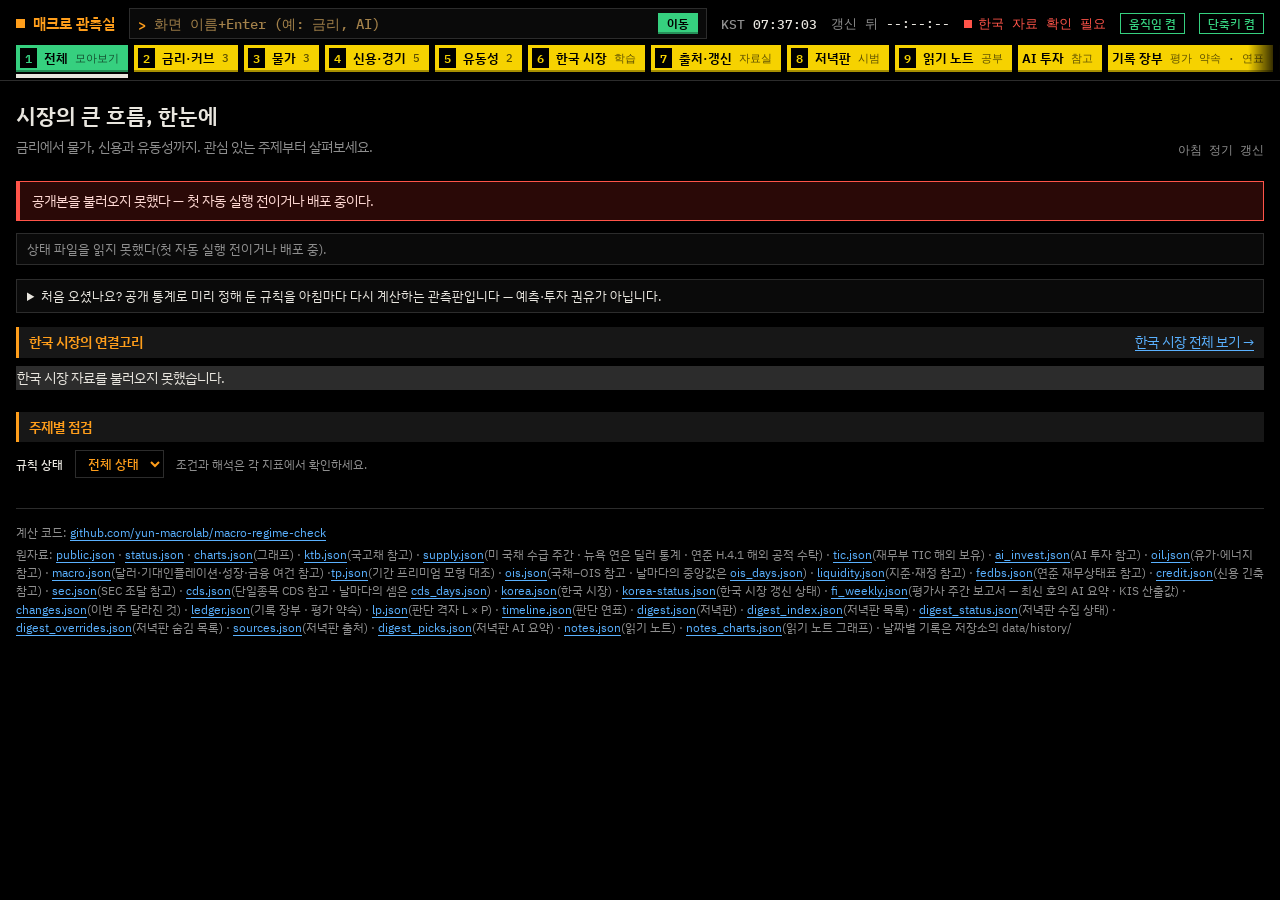
==== commit fe55d1db: "사이트 고도화 묶음 2 (2026-11-28) 첫 화면 안내, 참고 카드 자료 꼴 검사·평가사 -0.0, public.json 실패에도 참고 카드 유지, 용어 사전 화면·명령줄 낱" ====
--- a/site/index.html
+++ b/site/index.html
@@ -7,6 +7,7 @@
 <meta name="description" content="FRED 공개 통계에 미리 정한 규칙을 적용해 미국 영업일 다음 날 아침(한국 시간) 자동으로 갱신하는 점검표">
 <meta name="theme-color" content="#000000">
 <meta name="color-scheme" content="dark">
+<link rel="icon" href="data:,">
 <link rel="preconnect" href="https://fonts.googleapis.com">
 <link rel="preconnect" href="https://fonts.gstatic.com" crossorigin>
 <link rel="stylesheet" href="https://fonts.googleapis.com/css2?family=IBM+Plex+Mono:wght@400;500;600&family=IBM+Plex+Sans+KR:wght@400;500;600&display=swap">
@@ -31,8 +32,8 @@
     <form id="cmd-form" class="cmd" autocomplete="off">
       <label for="cmd" aria-hidden="true">&gt;</label>
       <input id="cmd" name="cmd" list="cmd-list" spellcheck="false" aria-label="화면 이동 명령"
-             placeholder="화면 이름을 치고 Enter — 금리, 물가, 신용, 유동성, 국고채, AI, 기록, 출처">
-      <datalist id="cmd-list"><option value="저녁판"><option value="읽기 노트"><option value="전체"><option value="금리·커브"><option value="물가"><option value="신용·경기"><option value="유동성"><option value="한국 시장"><option value="한국 신용"><option value="수급·입찰"><option value="국채 수급·해외 보유"><option value="AI 투자"><option value="기록 장부"><option value="판단 연표"><option value="출처·갱신"></datalist>
+             placeholder="화면 이름+Enter (예: 금리, AI)">
+      <datalist id="cmd-list"><option value="저녁판"><option value="읽기 노트"><option value="전체"><option value="금리·커브"><option value="물가"><option value="신용·경기"><option value="유동성"><option value="한국 시장"><option value="한국 신용"><option value="수급·입찰"><option value="국채 수급·해외 보유"><option value="AI 투자"><option value="기록 장부"><option value="판단 연표"><option value="출처·갱신"><option value="용어 사전"></datalist>
       <button type="submit">이동</button>
       <span id="cmd-msg" class="cmd-msg" role="status"></span>
     </form>
@@ -50,6 +51,7 @@
     <a href="#notes" data-view="notes" aria-keyshortcuts="9"><kbd aria-hidden="true">9</kbd>읽기 노트<span>공부</span></a>
     <a href="#ai" data-view="ai">AI 투자<span>참고</span></a>
     <a href="#ledger" data-view="ledger">기록 장부<span>평가 약속 · 연표</span></a>
+    <a href="#glossary" data-view="glossary">용어<span>사전</span></a>
     <a href="people.html">연준 인물<span>참고</span></a>
   </nav>
   <div id="tape" class="tape" hidden role="group" tabindex="0" aria-label="주요 수치 띠 — 초점을 두거나 마우스를 올리면 멈춘다"><div id="tape-track" class="tape-track"></div></div>
@@ -60,6 +62,16 @@
   <div id="banner" class="banner" hidden></div>
   <div id="status" class="status">불러오는 중…</div>
   <p id="notice" class="muted"></p>
+  <!-- 첫 화면 안내(2026-11-28) — 첫 화면(전체)에서만(applyView). 같은 화면 안 이동은 버튼으로(주소의 #…가 바뀌면 화면 맨 위로 간다).
+       접고 편 상태는 저장하지 않는다 -->
+  <details id="intro" class="intro" hidden>
+    <summary>처음 오셨나요? 공개 통계로 미리 정해 둔 규칙을 아침마다 다시 계산하는 관측판입니다 — 예측·투자 권유가 아닙니다.</summary>
+    <p><strong>무엇인가</strong> · FRED 등 공개 통계(일부 참고 카드는 공개 채널 글에서 옮긴 숫자)로 미리 정해 둔 규칙과 참고 카드를, 미국 영업일 다음 날 아침(한국 시간 화~토)에 다시 계산합니다.</p>
+    <p><strong>무엇이 아닌가</strong> · 금리 예측이나 투자 권유가 아니고, 문턱은 과거에 얼마나 맞았는지 검증하지 않은 추정치입니다.</p>
+    <p><strong>읽는 순서</strong> · 국면 모니터 → 주제 화면(금리·물가·신용·유동성 — 규칙 카드의 ‘읽는 법’과 참고 카드) → 출처·갱신</p>
+    <p class="intro-words">핵심 신호 = 시나리오 이름표가 붙은 규칙 가운데 지금 충족한 수(분모는 그 규칙 수) · 중립 규칙은 따로 셉니다 · 국면 후보는 참고값입니다</p>
+    <button type="button" id="intro-regime">국면 참고 설명 보기</button><a class="intro-gloss" href="#glossary">용어 사전 보기</a>
+  </details>
   <!-- 이번 주 달라진 것(ledger.js ← data/changes.json) — 첫 화면에서만, 파일이 없거나 꼴이 어긋나면 숨긴 채 -->
   <section id="changes-wrap" hidden aria-labelledby="changes-title"></section>
   <div id="bridge" class="bridge" hidden>
@@ -179,6 +191,8 @@
     <ul id="warnings" class="muted"></ul>
   </details>
   </section>
+  <!-- 용어 사전(glossary.js — 자료 파일 없이 스크립트에 든 낱말) — '용어 사전' 화면(#glossary)에서만 -->
+  <section id="glossary-wrap" hidden aria-labelledby="glossary-title"><h2 id="glossary-title">용어 사전</h2><div id="glossary-list"></div></section>
 
   <footer>
     <div id="attribution"></div>
@@ -204,6 +218,7 @@
 <script src="ledger.js"></script>
 <script src="lp.js"></script>
 <script src="timeline.js"></script>
+<script src="glossary.js"></script>
 <script>
 "use strict";
 // 예약 실행: UTC 월~금 22:17(.github/workflows/daily.yml). 실제로는 2~5시간 뒤에 끝난다(2026-09-29~11-07 서른 번, 한 번은 5시간 14분) —
@@ -861,15 +876,15 @@
 }
 
 function applyView() {
-  const known = ["all", ...GROUPS.map(g=>g.id), "korea", "korea-credit", "korea-flows", "ledger", "sources", "ai"];
+  const known = ["all", "glossary", ...GROUPS.map(g=>g.id), "korea", "korea-credit", "korea-flows", "ledger", "sources", "ai"];
   // 저녁판·읽기 노트는 "#evening/2026-10-08", "#notes/<글 이름>"처럼 뒤에 붙는 값(viewArg)을 받는다
   const raw = location.hash.slice(1), base = raw.split("/")[0], paged = ["evening", "notes"].includes(base);
   activeView = known.includes(raw) ? raw : paged ? base : "all";
   const viewArg = paged && raw.length > base.length ? raw.slice(base.length + 1) : "";
   document.getElementById("main").dataset.view = activeView;   // 저녁판·읽기 노트에서는 아침 갱신 상태 줄을 감춘다(dashboard.css)
   const group = GROUPS.find(g => g.id === activeView);
-  const titles = {all:"시장의 큰 흐름, 한눈에", korea:"한국 시장 · 금리·커브", "korea-credit":"한국 시장 · 신용·단기자금", "korea-flows":"한국 시장 · 수급·입찰", sources:"출처와 갱신 현황", ai:"AI 투자 참고", ledger:"기록 장부 · 평가 약속", evening:"저녁판 · 여러 곳이 함께 다룬 것", notes:"읽기 노트"};
-  const descriptions = {all:"금리에서 물가, 신용과 유동성까지. 관심 있는 주제부터 살펴보세요.", korea:"한국과 미국 금리의 수준·차이·변화를 비교합니다.", "korea-credit":"기업과 은행의 자금조달 여건을 비교합니다.", "korea-flows":"누가 거래했고, 국채 공급을 어떻게 소화했는지 살펴봅니다.", sources:"어디에서 왔고, 언제 관측됐는지 확인하세요.", ai:"AI 투자를 실물 투자·조달·전력 가격·금리·주식과의 상관으로 나눠 보고, 아래에 신용 긴축 단계·하이퍼스케일러 조달·단일종목 CDS를 함께 싣습니다. 규칙 판정에 쓰지 않습니다.", ledger:"규칙이 바뀐 날 뒤의 미 국채 금리 변화를 미리 정해 둔 방법(평가 약속)대로 적은 측정 기록입니다. 아래 판단 연표는 운영자의 주간 판정(공개 기록에서 옮김)을 그 주 이 사이트의 규칙 상태와 그 뒤 금리 변화 옆에 같은 방식으로 적습니다. 예측이 아니고, 어느 규칙도 금리를 올리거나 내린다고 가정하지 않습니다.", evening:"텔레그램 공개 채널들이 함께 다룬 주제를 규칙으로 골라 원문 링크로 잇습니다. 채널 글의 문장은 싣지 않습니다. 'AI 요약' 표시가 붙은 문장은 AI가 쓴 것입니다.", notes:"읽은 글을 내 말로 옮기고, 내 틀과 잇고, 질문을 남깁니다. 원문은 링크로만 잇습니다."};
+  const titles = {all:"시장의 큰 흐름, 한눈에", korea:"한국 시장 · 금리·커브", "korea-credit":"한국 시장 · 신용·단기자금", "korea-flows":"한국 시장 · 수급·입찰", sources:"출처와 갱신 현황", ai:"AI 투자 참고", ledger:"기록 장부 · 평가 약속", evening:"저녁판 · 여러 곳이 함께 다룬 것", notes:"읽기 노트", glossary: '용어 사전'};
+  const descriptions = {all:"금리에서 물가, 신용과 유동성까지. 관심 있는 주제부터 살펴보세요.", korea:"한국과 미국 금리의 수준·차이·변화를 비교합니다.", "korea-credit":"기업과 은행의 자금조달 여건을 비교합니다.", "korea-flows":"누가 거래했고, 국채 공급을 어떻게 소화했는지 살펴봅니다.", sources:"어디에서 왔고, 언제 관측됐는지 확인하세요.", ai:"AI 투자를 실물 투자·조달·전력 가격·금리·주식과의 상관으로 나눠 보고, 아래에 신용 긴축 단계·하이퍼스케일러 조달·단일종목 CDS를 함께 싣습니다. 규칙 판정에 쓰지 않습니다.", ledger:"규칙이 바뀐 날 뒤의 미 국채 금리 변화를 미리 정해 둔 방법(평가 약속)대로 적은 측정 기록입니다. 아래 판단 연표는 운영자의 주간 판정(공개 기록에서 옮김)을 그 주 이 사이트의 규칙 상태와 그 뒤 금리 변화 옆에 같은 방식으로 적습니다. 예측이 아니고, 어느 규칙도 금리를 올리거나 내린다고 가정하지 않습니다.", evening:"텔레그램 공개 채널들이 함께 다룬 주제를 규칙으로 골라 원문 링크로 잇습니다. 채널 글의 문장은 싣지 않습니다. 'AI 요약' 표시가 붙은 문장은 AI가 쓴 것입니다.", notes:"읽은 글을 내 말로 옮기고, 내 틀과 잇고, 질문을 남깁니다. 원문은 링크로만 잇습니다.", glossary: '이 사이트에 나오는 낱말과 표시의 뜻입니다. 예측이나 권유가 아닙니다.'};
   document.getElementById("view-title").textContent = group?.title || titles[activeView];
   document.getElementById("view-description").textContent = group?.description || descriptions[activeView];
   document.querySelectorAll("#category-nav a").forEach(a => {
@@ -884,6 +899,7 @@
   const home = available.monitor && activeView === "all";
   document.getElementById("bridge").hidden = !home;
   document.getElementById("page-header").hidden = home;
+  const intro = document.getElementById("intro"); if (intro) intro.hidden = activeView !== "all";   // 첫 화면 안내
   document.getElementById("snapshot-wrap").hidden = !(available.snapshot && activeView === "all");
   document.getElementById("overview-wrap").hidden = !(available.overview && ["all","rates"].includes(activeView));
   document.getElementById("ktb-wrap").hidden = !(available.korea && ["all","korea"].includes(activeView));
@@ -902,6 +918,7 @@
   document.getElementById("regime-ref").hidden = !(available.regime && activeView === "all");
   document.getElementById("lp-ref").hidden = !(available.lp && activeView === "all");
   document.getElementById("sources-wrap").hidden = activeView !== "sources";
+  const gw = document.getElementById("glossary-wrap"); if (gw) gw.hidden = activeView !== "glossary";
   document.getElementById("evening-wrap").hidden = activeView !== "evening";
   document.getElementById("notes-wrap").hidden = activeView !== "notes";
   let shown = 0;
@@ -946,7 +963,8 @@
 const VIEWS = [["all", ["전체", "홈", "all"]], ["rates", ["금리", "커브", "rates"]], ["inflation", ["물가", "인플레", "cpi", "pce"]],
   ["credit", ["신용", "경기", "대출", "고용", "실업", "credit"]], ["liquidity", ["유동성", "지준", "sofr"]],
   ["korea", ["국고채", "한국", "ktb"]], ["sources", ["출처", "갱신", "자료"]],
-  ["evening", ["저녁판", "저녁", "텔레그램", "evening"]], ["notes", ["읽기 노트", "읽기", "노트", "notes"]]];
+  ["evening", ["저녁판", "저녁", "텔레그램", "evening"]], ["notes", ["읽기 노트", "읽기", "노트", "notes"]],
+  ["glossary", ["용어", "사전", "용어 사전", "glossary"]]];
 // 명령줄 '연표' · '판단 연표' — 기록 장부 화면으로 간 뒤 그 아래 판단 연표 절(또는 그 빈 줄)로 초점을 옮긴다
 let jumpTo = null;
 function go(text) {
@@ -965,7 +983,13 @@
   // 똑같은 낱말 → 입력으로 시작하는 낱말 → 입력에 든 낱말 순으로 찾고, 여러 화면에 걸리면 뒤쪽(더 좁은) 화면이 먼저다
   // ("국고채 금리"는 금리·커브가 아니라 한국 시장으로)
   const pick = test => VIEWS.slice().reverse().find(([id, words]) => [id, ...words].some(test));
-  const hit = byNumber || detail || pick(w => w === q) || pick(w => w.startsWith(q)) || pick(w => q.includes(w));
+  let hit = byNumber || detail || pick(w => w === q) || pick(w => w.startsWith(q)) || pick(w => q.includes(w));
+  // 화면을 못 찾았을 때만 용어 사전 — 걸리면 사전 화면으로 간 뒤 첫 항목으로(화면 낱말과 겹치는 사전 낱말은 위에서 화면이 이긴다).
+  // 두 글자 이상일 때만 — 한 글자('기'·'g')는 사전 낱말 여럿의 앞부분이라 엉뚱한 항목으로 가지 않게
+  if (!hit && q.length >= 2) {
+    const word = typeof window === "object" ? window.Glossary?.find(q)[0] : null;
+    if (word) { hit = ["glossary"]; jumpTo = ["g-" + word]; }
+  }
   if (hit) location.hash = hit[0];
   return !!hit;
 }
@@ -979,7 +1003,7 @@
     setTimeout(() => {                                  // 화면이 바뀐 뒤 그 화면의 제목으로 초점을 옮긴다(화면 읽기가 제목을 읽는다)
       const jump = (jumpTo || []).map(id => document.getElementById(id)).find(h => h && h.offsetParent);
       jumpTo = null;
-      if (jump) {                                       // 판단 연표·미 국채 수급 — 그 화면 아래로 내려가 그 제목(또는 빈 줄)에 초점
+      if (jump) {                                       // 판단 연표·미 국채 수급·용어 사전 — 그 화면 아래로 내려가 그 제목(또는 빈 줄 · 항목)에 초점
         jump.setAttribute("tabindex", "-1");
         jump.scrollIntoView({ block: "start" });
         jump.focus({ preventScroll: true });
@@ -991,7 +1015,16 @@
       title.focus({ preventScroll: true });
     }, 60);
   }
-  else { input.select(); msg.textContent = input.value.trim() ? "없는 화면 — 금리, 물가, 신용, 유동성, 한국, AI, 기록, 출처, 저녁판, 노트" : ""; }
+  else { input.select(); msg.textContent = input.value.trim() ? "없는 화면 — 금리, 물가, 신용, 유동성, 한국, AI, 기록, 출처, 저녁판, 노트, 용어" : ""; }
+});
+// 첫 화면 안내의 '국면 참고 설명 보기' — 주소를 바꾸지 않고 '레짐 점검 참고' 절 제목으로 내려가 초점. 그 절이 없으면(읽는 중이거나
+// 자료 없음) '주제별 점검' 제목으로
+document.getElementById("intro-regime")?.addEventListener("click", () => {
+  const title = ["regime-ref-title", "summary"].map(id => document.getElementById(id)).find(h => h && h.offsetParent);
+  if (!title) return;
+  title.setAttribute("tabindex", "-1");
+  title.scrollIntoView({ block: "start" });
+  title.focus({ preventScroll: true });
 });
 // 숫자 키 단축은 머리의 '단축키' 버튼으로 끌 수 있다(고른 값은 브라우저에 기억)
 let keysOn = true;
@@ -1055,10 +1088,13 @@
       ruleState = "all";
       document.getElementById("rule-filter").value = "all";
     });
+    // 추이를 그리지 못한 줄은 빈 칸 대신 글로 — 띠에서 빼는 규칙(TAPE_SKIP)은 출처 조건이라 그래프가 없다
+    const trend = (same ? sparkline(main.points) : null) ||
+      el("span", { class: "no-spark" }, TAPE_SKIP.has(r.key) ? "그래프 없음(출처 조건)" : "그래프 없음");
     rows.push(el("tr", { class: status }, el("td", { class: "topic" }, g.title),
       el("th", { scope: "row" }, name,                             // 관측치 이름은 제목만으로 알 수 없을 때만(예: 3개월 변화)
         has && typeof o.label === "string" && !String(r.title).includes(o.label) ? el("small", {}, o.label) : null), num,
-      el("td", { class: "asof" }, (o && o.asof) || ""), el("td", { class: "spark" }, same ? sparkline(main.points) : null),
+      el("td", { class: "asof" }, (o && o.asof) || ""), el("td", { class: "spark" }, trend),
       el("td", {}, el("span", { class: "tag " + status }, STATUS_TEXT[status]))));
   }
   document.getElementById("monitor").replaceChildren(
@@ -1217,6 +1253,35 @@
   return `시리즈 ${health.length}개 · 오래된 자료 ${stale}개` + (missing ? ` · 받지 못함 ${missing}개` : "");
 }
 
+// 묶음 하나의 참고 카드 자리들 — renderPublic(규칙 카드 아래)과 renderRefOnly(public.json이 없거나 깨진 날)가 함께 쓴다
+function refSlots(g) {
+  return [
+    // 참고 카드(규칙 아님) — 묶음마다 한 자리. 자료 파일이 없거나 깨졌으면 빈 자리라 CSS(.oil-slot:empty)가 숨긴다
+    g.id === "rates" ? el("div", {id:"tp-slot", class:"oil-slot tp-slot"}) : null,       // 기간 프리미엄 모형 대조 — tp.js
+    g.id === "rates" ? el("div", {id:"ois-slot", class:"oil-slot"}) : null,      // 국채–OIS 스프레드(par, 2026-11-15) — ois.js
+    // 미 국채 수급(딜러 재고 · 해외 보유, 2026-11-19) — supply.js. 값(기간 프리미엄 · 국채–OIS) 다음에 양(누가 들고 있나)
+    g.id === "rates" ? el("div", {id:"supply-slot", class:"oil-slot supply-slot"}) : null,
+    g.id === "inflation" ? el("div", {id:"oil-slot", class:"oil-slot"}) : null,   // 유가·에너지 참고 카드(규칙 아님) — oil.js가 채운다
+    // 달러·기대인플레이션·성장·금융 여건 참고(2026-11-28, 규칙 아님) — macro.js가 채운다(자리를 고른 까닭은 macro.js 머리말)
+    g.id === "inflation" ? el("div", {id:"expinf-slot", class:"oil-slot"}) : null,   // 기대인플레이션 — 시장 · 모형
+    g.id === "credit" ? el("div", {id:"growth-slot", class:"oil-slot"}) : null,      // 성장 — WEI · 산업생산 · CFNAI
+    g.id === "credit" ? el("div", {id:"fincond-slot", class:"oil-slot"}) : null,     // 금융 여건 — NFCI · ANFCI
+    g.id === "liquidity" ? el("div", {id:"dollar-slot", class:"oil-slot"}) : null,   // 달러 — 연준 광의 달러지수
+    g.id === "liquidity" ? el("div", {id:"liquidity-slot", class:"oil-slot"}) : null,   // 지준·재정 — liquidity.js
+    g.id === "liquidity" ? el("div", {id:"fedbs-slot", class:"oil-slot"}) : null      // 연준 재무상태표(H.4.1 주간) — fedbs.js
+  ];
+}
+
+// public.json이 없거나 깨져 규칙 묶음을 두지 못한 날(2026-11-28) — 참고 카드는 자료 파일이 따로라, 묶음 머리와 카드 자리는 둔다.
+// 참고 카드가 하나도 안 그려진 묶음은 applyView가 숨긴다
+function renderRefOnly() {
+  document.getElementById("rules").replaceChildren(...GROUPS.map(g =>
+    el("section", {class:"rule-group", "data-group": g.id},
+      el("div", {class:"group-heading"}, el("h3", {}, g.title), el("p", {}, g.description)),
+      el("p", {class:"empty-state"}, "규칙 판정 자료를 받지 못했습니다 — 참고 카드는 따로 받습니다."),
+      ...refSlots(g))));
+}
+
 function renderPublic(p, charts) {
   document.getElementById("notice").textContent = p.notice || "";
   publicData = p;
@@ -1229,19 +1294,7 @@
     return el("section", {class:"rule-group", "data-group": g.id},
       el("div", {class:"group-heading"}, el("h3", {}, g.title), el("p", {}, g.description)),
       el("div", {class:"rule-grid"}, ...rules.map(r => renderRule(r, ruleCharts[r.key], health))),
-      // 참고 카드(규칙 아님) — 묶음마다 한 자리. 자료 파일이 없거나 깨졌으면 빈 자리라 CSS(.oil-slot:empty)가 숨긴다
-      g.id === "rates" ? el("div", {id:"tp-slot", class:"oil-slot tp-slot"}) : null,       // 기간 프리미엄 모형 대조 — tp.js
-      g.id === "rates" ? el("div", {id:"ois-slot", class:"oil-slot"}) : null,      // 국채–OIS 스프레드(par, 2026-11-15) — ois.js
-      // 미 국채 수급(딜러 재고 · 해외 보유, 2026-11-19) — supply.js. 값(기간 프리미엄 · 국채–OIS) 다음에 양(누가 들고 있나)
-      g.id === "rates" ? el("div", {id:"supply-slot", class:"oil-slot supply-slot"}) : null,
-      g.id === "inflation" ? el("div", {id:"oil-slot", class:"oil-slot"}) : null,   // 유가·에너지 참고 카드(규칙 아님) — oil.js가 채운다
-      // 달러·기대인플레이션·성장·금융 여건 참고(2026-11-28, 규칙 아님) — macro.js가 채운다(자리를 고른 까닭은 macro.js 머리말)
-      g.id === "inflation" ? el("div", {id:"expinf-slot", class:"oil-slot"}) : null,   // 기대인플레이션 — 시장 · 모형
-      g.id === "credit" ? el("div", {id:"growth-slot", class:"oil-slot"}) : null,      // 성장 — WEI · 산업생산 · CFNAI
-      g.id === "credit" ? el("div", {id:"fincond-slot", class:"oil-slot"}) : null,     // 금융 여건 — NFCI · ANFCI
-      g.id === "liquidity" ? el("div", {id:"dollar-slot", class:"oil-slot"}) : null,   // 달러 — 연준 광의 달러지수
-      g.id === "liquidity" ? el("div", {id:"liquidity-slot", class:"oil-slot"}) : null,   // 지준·재정 — liquidity.js
-      g.id === "liquidity" ? el("div", {id:"fedbs-slot", class:"oil-slot"}) : null);      // 연준 재무상태표(H.4.1 주간) — fedbs.js
+      ...refSlots(g));
   }));
   document.querySelectorAll("#category-nav a").forEach(a => {
     const group = GROUPS.find(g => g.id === a.dataset.view);
@@ -1263,6 +1316,8 @@
 
 tick();
 applyView();
+// 용어 사전 — 자료 파일과 무관하게 바로 그린다. 깨져도 나머지 화면은 그대로
+try { window.Glossary?.render(document.getElementById("glossary-list")); } catch (e) { /* 용어 목록만 뺀다 */ }
 (async () => {
   const macroJob = Promise.allSettled([getJson("data/macro.json")]);   // 달러·기대인플레이션·성장·금융 여건 참고(2026-11-28) — 아래 묶음과 함께 받는다
   const [st, pub, ch, kt, kr, ks, sp, ai, oil, tp, liq, cr, sc, cds, fbs, ois, chg, led, lp, tl, tic, fiw] = await Promise.allSettled([getJson("data/status.json"),
@@ -1283,14 +1338,17 @@
     lamp.dataset.state = "bad";
     lamp.textContent = "상태 없음";
   }
+  // rules 배열이 없는 올바른 JSON({} 등)도 못 받은 날과 같다 — publicData에 넣으면 applyView가 규칙 수를 세다 멈춘다
   drawn = false;
-  try { if (isObj(pub)) { renderPublic(pub.value, charts); drawn = true; } } catch (e) { drawn = false; }
+  try { if (isObj(pub) && Array.isArray(pub.value.rules)) { renderPublic(pub.value, charts); drawn = true; } } catch (e) { drawn = false; }
   if (!drawn) {
     showBanner("공개본을 불러오지 못했다 — 첫 자동 실행 전이거나 배포 중이다.");
     publicOk = false;
     tick();
-  }
-  if (charts) renderOverview(charts, pub.status === "fulfilled" ? pub.value.date : null);
+    // 규칙 묶음이 없으면 참고 카드 자리만 둔다 — 아래 카드들이 채울 곳. 규칙 카드를 그린 뒤에 깨진 날은 그 화면 그대로 둔다
+    if (!document.getElementById("rules").childElementCount) { publicData = null; renderRefOnly(); }
+  }
+  if (charts) renderOverview(charts, isObj(pub) ? pub.value.date : null);   // 내용이 null인 public.json에도 아래 참고 카드가 이어진다
   if (kt.status === "fulfilled") {
     try { renderKtb(kt.value); } catch (e) { /* 참고 절이 깨져도 규칙 점검 화면은 그대로 */ }
   }
--- a/site/dashboard.css
+++ b/site/dashboard.css
@@ -129,6 +129,8 @@
 .spark path { fill: none; stroke: var(--ch-1); stroke-width: 1.4; stroke-linejoin: round; stroke-linecap: round; }
 .monitor tr.met .spark path { stroke: var(--amber); }
 .monitor tr.met th a { color: var(--amber); }
+/* 추이가 없는 줄의 글 — 좁은 추이 열 안에서 접는다(표가 넓어지지 않게) */
+.monitor .no-spark { display: block; white-space: normal; font-size: 10.5px; line-height: 1.35; color: var(--dim); }
 .tag { display: inline-block; min-width: 62px; padding: 0 7px; text-align: center; font: 600 11.5px/1.7 var(--f-text); color: var(--dim); box-shadow: inset 0 0 0 1px #3a3a3a; white-space: nowrap; }
 .tag.met { background: var(--amber); color: #000; box-shadow: none; }
 .tag.unknown { box-shadow: none; border: 1px dashed #666; }
@@ -144,6 +146,16 @@
   border: 1px solid var(--rule); background: var(--panel); }
 .status strong { color: var(--amber); font: 500 13px var(--f-mono); }
 #notice { margin: 0 0 14px; font-size: 12px; }
+/* 첫 화면 안내(#intro, 2026-11-28) — 접는 칸. 누르는 줄과 버튼은 어느 폭에서도 높이 32px 이상 */
+.intro { margin: 0 0 14px; border: 1px solid var(--rule); background: var(--panel); }
+.intro > summary { min-height: 32px; padding: 6px 10px; cursor: pointer; font-size: 13px; line-height: 1.55; color: var(--ink); }
+.intro p { margin: 6px 10px 0; font-size: 12.5px; line-height: 1.7; }
+.intro strong { color: var(--amber); font-weight: 600; }
+.intro .intro-words { padding-top: 6px; border-top: 1px dashed var(--rule); color: var(--dim); }
+.intro button { min-height: 32px; margin: 8px 10px 10px; padding: 4px 12px; cursor: pointer; background: var(--black); color: var(--key);
+  border: 1px solid var(--rule); font: 500 12.5px var(--f-text); }
+/* 버튼 옆 '용어 사전 보기'(다른 화면으로 가는 링크) — 버튼과 같은 줄, 390px에서도 한 줄(둘을 합쳐 약 290px) */
+.intro .intro-gloss { display: inline-block; min-height: 32px; line-height: 32px; margin: 8px 10px 10px 0; font-size: 12.5px; white-space: nowrap; color: var(--key); }
 
 /* ── 주요 지표 ── */
 .snapshot { display: grid; grid-template-columns: repeat(4, minmax(0, 1fr)); gap: 1px; background: var(--rule); border: 1px solid var(--rule); }
@@ -634,3 +646,20 @@
   .term-head { position: static; }
   .tape { display: none; }
 }
+
+/* ── 용어 사전(site/glossary.js) — 데스크톱 두 칸, 720px 아래 한 칸. 낱말과 뜻은 한 칸 안에서 위아래로(항목마다 dt 다음 dd).
+   아래의 720px 질의는 위의 휴대폰 블록보다 뒤에 둔다(test_site_static은 처음 나오는 720px 블록을 읽는다) ── */
+#glossary-wrap > h2 { padding: 4px 10px; background: var(--bar); border-left: 3px solid var(--amber); font-size: 14px; color: var(--amber); }
+dl.glossary { display: grid; grid-template-columns: repeat(2, minmax(0, 1fr)); grid-auto-flow: row dense; column-gap: 12px; margin: 10px 0; }
+dl.glossary dt { padding: 8px 12px 2px; border: 1px solid var(--rule); border-bottom: 0;
+  background: var(--panel); color: var(--key); font-weight: 600; font-size: 13.5px; }
+dl.glossary dd { margin: 0 0 10px; padding: 0 12px 10px; border: 1px solid var(--rule); border-top: 0; background: var(--panel); font-size: 13px; }
+dl.glossary dt:focus-visible { outline: 2px solid var(--key); outline-offset: -2px; }
+.glossary-see { display: block; margin-top: 4px; font-size: 12px; color: var(--dim); }
+/* 한 항목의 낱말과 뜻이 같은 열에 위아래로 서게 — 네 칸(dt dd dt dd)마다 왼쪽 두 칸과 오른쪽 두 칸 */
+dl.glossary > :nth-child(4n+1), dl.glossary > :nth-child(4n+2) { grid-column: 1; }
+dl.glossary > :nth-child(4n+3), dl.glossary > :nth-child(4n) { grid-column: 2; }
+@media (max-width: 720px) {
+  dl.glossary { grid-template-columns: minmax(0, 1fr); }
+  dl.glossary > :nth-child(n) { grid-column: 1; }
+}
